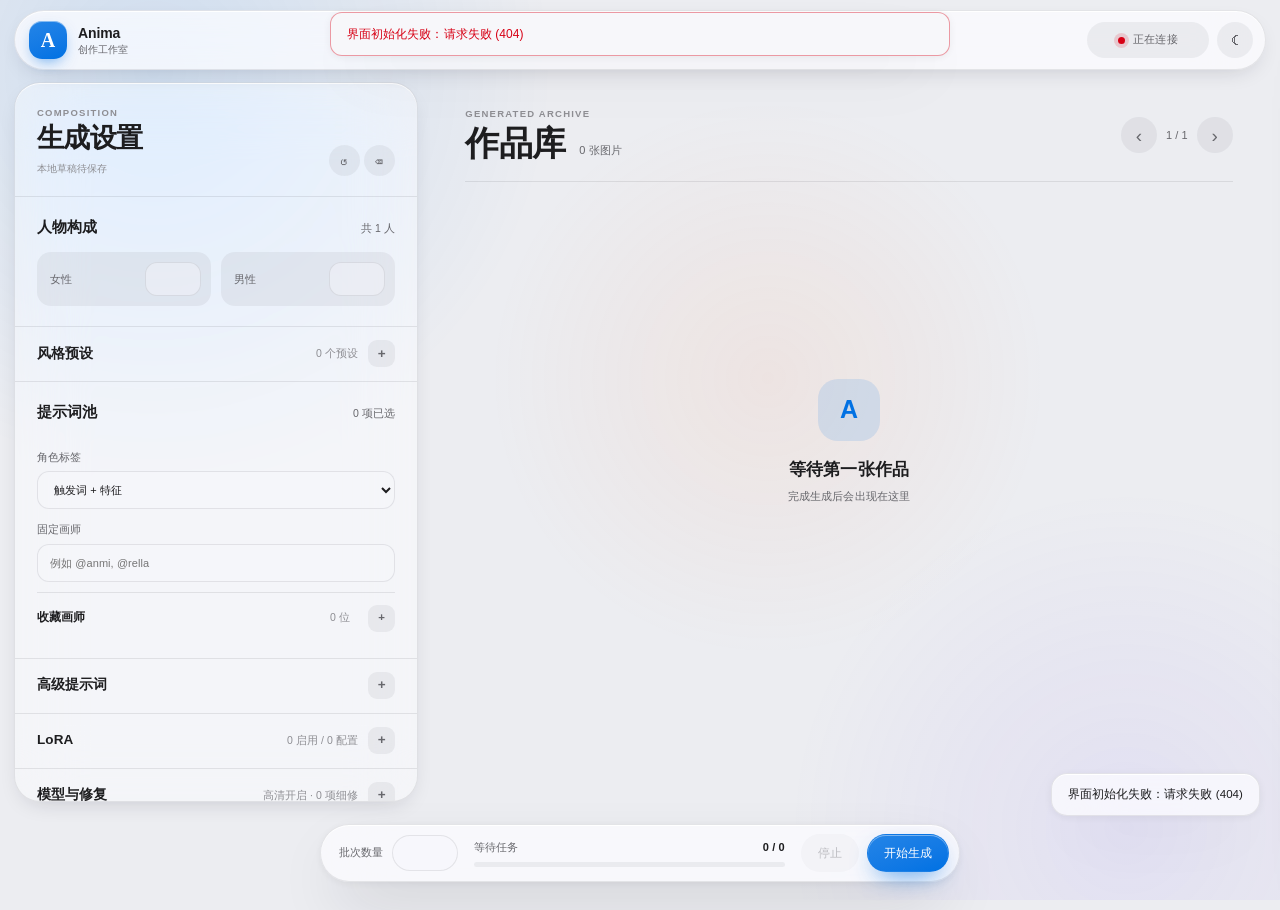
==== static/index.html @ f33d47ea "feat: expand prompt management and normalization" ====
<!doctype html>
<html lang="zh-CN">
<head>
  <meta charset="utf-8">
  <meta name="viewport" content="width=device-width, initial-scale=1">
  <meta name="theme-color" content="#f5f5f7">
  <title>Anima Studio</title>
  <script>
    (() => {
      const saved = localStorage.getItem("anima-random-studio:theme:v1");
      const theme = saved === "light" || saved === "dark"
        ? saved
        : (matchMedia("(prefers-color-scheme: dark)").matches ? "dark" : "light");
      document.documentElement.dataset.theme = theme;
    })();
  </script>
  <link rel="stylesheet" href="/static/styles.css?v=20260726-liquidglass-2">
</head>
<body>
  <div class="ambient" aria-hidden="true"></div>
  <div id="appError" class="app-error" role="alert" hidden></div>

  <header class="topbar glass">
    <a class="brand" href="#" aria-label="Anima Random Studio 首页">
      <span class="brand-mark">A</span>
      <span class="brand-copy"><strong>Anima</strong><small>创作工作室</small></span>
    </a>
    <div class="top-meta">
      <span id="connection" class="status-badge offline"><i></i><span>正在连接</span></span>
      <button id="themeToggle" class="icon-button theme-toggle" type="button" title="切换深色主题" aria-label="切换深色主题"><span aria-hidden="true">◐</span></button>
    </div>
  </header>

  <nav class="mobile-tabs glass" aria-label="移动端视图">
    <button class="active" type="button" data-mobile-view="settings">生成设置</button>
    <button type="button" data-mobile-view="gallery">作品库</button>
  </nav>

  <main class="workspace" data-mobile-view="settings">
    <aside class="control-panel glass">
      <form id="settingsForm">
        <div class="panel-title">
          <div><span class="kicker">COMPOSITION</span><h1>生成设置</h1><small id="draftStatus" class="draft-status">本地草稿待保存</small></div>
          <div class="draft-actions"><button id="resetSettings" class="icon-button dark" type="button" title="恢复默认设置" aria-label="恢复默认设置">↺</button><button id="clearDraft" class="icon-button dark" type="button" title="清除本地草稿" aria-label="清除本地草稿">⌫</button></div>
          
        </div>

        <section class="control-section people-section">
          <div class="section-heading"><h2>人物构成</h2><output id="peopleTotal">共 1 人</output></div>
          <div class="stepper-grid">
            <label class="stepper"><span>女性</span><input id="female_count" type="number" min="0" max="5" step="1"></label>
            <label class="stepper"><span>男性</span><input id="male_count" type="number" min="0" max="5" step="1"></label>
          </div>
        </section>

        <details class="control-section advanced-section preset-section">
          <summary><span>风格预设</span><span id="presetSummary" class="summary-value">0 个预设</span><i>+</i></summary>
          <div class="details-content">
            <div class="preset-create-row">
              <input id="presetName" type="text" maxlength="100" placeholder="预设名称" aria-label="风格预设名称" aria-describedby="presetError">
              <button id="savePreset" class="button primary compact" type="button">保存当前</button>
            </div>
            <div id="presetError" class="field-error" role="status" hidden></div>
            <div id="presetList" class="preset-list"></div>
            <div id="presetEmpty" class="inline-empty">还没有风格预设。</div>
          </div>
        </details>

        <section class="control-section">
          <div class="section-heading"><h2>提示词池</h2><span id="poolOverview">0 项已选</span></div>
          <div id="dimensionList" class="dimension-list"></div>
          <label class="field"><span>角色标签</span><select id="character_detail"><option value="trigger_tags">触发词 + 特征</option><option value="trigger">仅触发词</option></select></label>
          <label class="field"><span>固定画师</span><input id="manual_artist" type="text" placeholder="例如 @anmi, @rella" autocomplete="off" spellcheck="false"></label>
          <details class="artist-favorites-section">
            <summary><span>收藏画师</span><span id="artistFavoriteCount" class="summary-value">0 位</span><i>+</i></summary>
            <div class="artist-favorites-body">
              <div id="artistFavorites" class="artist-favorites" aria-label="收藏画师快捷入口"></div>
              <button id="manageArtists" class="button ghost compact" type="button">管理收藏</button>
            </div>
          </details>
        </section>

        <details class="control-section advanced-section">
          <summary><span>高级提示词</span><i>+</i></summary>
          <div class="details-content">
            <label class="field"><span>质量词</span><textarea id="quality_prompt" rows="3"></textarea></label>
            <label class="field"><span>额外提示词</span><textarea id="extra_prompt" rows="4"></textarea></label>
            <label class="field"><span>负面词</span><textarea id="negative_prompt" rows="4"></textarea></label>
            <div class="prompt-rule-toolbar">
              <button id="managePromptRules" class="button ghost compact" type="button">管理规范与替换</button>
              <button id="undoPromptNormalization" class="button ghost compact" type="button" hidden>撤销上次规范</button>
            </div>
            <p id="promptNormalizationStatus" class="field-hint" role="status">编辑结束后自动按 Anima Tag 规范整理。</p>
          </div>
        </details>

        <details class="control-section advanced-section lora-section">
          <summary><span>LoRA</span><span id="loraSummary" class="summary-value">0 启用 / 0 配置</span><i>+</i></summary>
          <div class="details-content">
            <div class="lora-toolbar">
              <button id="addLora" class="button primary compact" type="button">+ 添加 LoRA</button>
              <button id="resetLoras" class="button ghost compact" type="button">恢复模板默认</button>
            </div>
            <div id="loraList" class="lora-list"></div>
            <div id="loraEmpty" class="inline-empty">未配置 LoRA，模型和 CLIP 将直接透传。</div>
          </div>
        </details>

        <details class="control-section advanced-section model-repair-section">
          <summary><span>模型与修复</span><span id="repairSummary" class="summary-value">高清开启 · 0 项细修</span><i>+</i></summary>
          <div class="details-content">
            <label class="field"><span>主模型</span><select id="model_name"><option value="">正在读取模型...</option></select></label>
            <div id="resourceWarning" class="resource-warning" hidden></div>
            <div class="switch-list">
              <label class="switch-row"><span><strong>高清修复</strong><small>使用放大模型增强细节</small></span><input id="hires_enabled" type="checkbox"></label>
            </div>
            <div id="hiresFields" class="repair-parameters">
              <label class="field"><span>放大模型</span><select id="hires_model_name"><option value="">正在读取放大模型...</option></select></label>
              <label class="field"><span>高清输出比例 (%)</span><input id="hires_percent" type="number" min="1" max="1000" step="1" value="45" required><small class="field-hint">控制放大模型输出的最终缩放比例，不是相对原图的直接放大比例。</small></label>
            </div>
            <div class="detailer-heading"><span>独立细节修复</span></div>
            <div class="switch-list detailer-switches">
              <label class="switch-row"><span><strong>手部</strong><small>Hand ADetailer</small></span><input id="detailer_hand" type="checkbox"></label>
              <label class="switch-row"><span><strong>NSFW</strong><small>NSFW ADetailer</small></span><input id="detailer_nsfw" type="checkbox"></label>
              <label class="switch-row"><span><strong>面部</strong><small>Face ADetailer</small></span><input id="detailer_face" type="checkbox"></label>
              <label class="switch-row"><span><strong>眼睛</strong><small>Eyes ADetailer</small></span><input id="detailer_eyes" type="checkbox"></label>
            </div>
          </div>
        </details>

        <details class="control-section advanced-section">
          <summary><span>采样参数</span><i>+</i></summary>
          <div class="details-content parameter-grid">
            <label class="field"><span>宽度</span><input id="width" type="number" min="64" max="4096" step="8"></label>
            <label class="field"><span>高度</span><input id="height" type="number" min="64" max="4096" step="8"></label>
            <label class="field"><span>步数</span><input id="steps" type="number" min="1" max="150" step="1"></label>
            <label class="field"><span>CFG</span><input id="cfg" type="number" min="0.1" max="30" step="0.1"></label>
            <label class="field"><span>Sampler</span><select id="sampler_name"><option value="">正在读取 Sampler...</option></select></label>
            <label class="field"><span>Scheduler</span><select id="scheduler"><option value="">正在读取 Scheduler...</option></select></label>
          </div>
        </details>
      </form>
    </aside>

    <section class="history-panel">
      <div class="history-header">
        <div><span class="kicker">GENERATED ARCHIVE</span><h1>作品库</h1><p id="historyCount">0 张图片</p></div>
        <div class="pager"><button id="prevPage" class="icon-button" type="button" title="上一页" aria-label="上一页">‹</button><span id="pageLabel">1 / 1</span><button id="nextPage" class="icon-button" type="button" title="下一页" aria-label="下一页">›</button></div>
      </div>
      <div id="gallery" class="gallery" aria-live="polite"></div>
      <div id="emptyState" class="empty-state"><span class="empty-mark">A</span><strong>等待第一张作品</strong><small>完成生成后会出现在这里</small></div>
    </section>
  </main>

  <div class="command-deck glass" role="group" aria-label="生成控制">
    <img id="livePreview" class="live-preview" alt="实时预览" hidden>
    <label class="quantity-field"><span>批次数量</span><input id="count" form="settingsForm" type="number" min="1" max="1000" step="1" required></label>
    <div class="batch-summary" aria-live="polite">
      <div class="batch-summary-copy"><span id="batchState">等待任务</span><small id="sampleProgress" hidden></small><button id="queueBadge" class="queue-badge" type="button" hidden aria-haspopup="true" aria-expanded="false">队列 0</button><strong id="progressCount">0 / 0</strong></div>
      <div class="progress-track"><div id="progressFill"></div></div>
      <div class="progress-track sample" hidden><div id="sampleFill"></div></div>
      <p id="batchError" hidden></p>
    </div>
    <div class="top-actions">
      <button id="stopButton" class="button ghost" type="button" disabled>停止</button>
      <button id="startButton" class="button primary" type="submit" form="settingsForm">开始生成</button>
    </div>
  </div>

  <div id="queuePanel" class="queue-panel glass" hidden></div>

  <aside id="poolDrawer" class="pool-drawer glass" aria-hidden="true" aria-labelledby="poolTitle" inert>
    <header class="drawer-header">
      <div><span id="poolKicker" class="kicker">PROMPT POOL</span><h2 id="poolTitle">角色池</h2><p id="poolMeta">0 项可用 · 0 项已选</p></div>
      <button id="closePool" class="icon-button dark" type="button" title="关闭" aria-label="关闭">×</button>
    </header>
    <div class="pool-toolbar">
      <label class="search-field"><span aria-hidden="true">⌕</span><input id="poolSearch" type="search" placeholder="搜索名称、系列或提示词"></label>
      <select id="poolSort" title="排序方式" aria-label="排序方式"><option value="">默认排序</option><option value="favorite-first">收藏优先 ★</option></select>
      <select id="poolLanguage" title="显示语言" aria-label="显示语言"><option value="zh">中文优先</option><option value="en">仅英文</option><option value="bilingual">中英双语</option></select>
      <button id="togglePoolSidebar" class="button ghost compact pool-sidebar-toggle" type="button" title="打开分类导航" aria-label="打开分类导航" aria-controls="poolSidebar" aria-expanded="false">分类导航</button>
      <label class="compact-check"><input id="selectedOnly" type="checkbox"><span>仅看已选</span></label>
      <button id="clearFilters" class="button ghost compact" type="button">清除筛选</button>
    </div>
    <div class="pool-actions">
      <button id="selectPage" class="button ghost" type="button">选中本页</button>
      <button id="selectAllPool" class="button ghost" type="button">全选词库</button>
      <button id="clearPool" class="button ghost" type="button">清空</button>
      <button id="favoriteSelection" class="button ghost" type="button" disabled>收藏本次选择</button>
      <button id="importCustom" class="button ghost compact" type="button">批量导入</button>
      <button id="addCustom" class="button primary compact" type="button"><span aria-hidden="true">+</span> 自定义</button>
    </div>
    <div class="pool-browser">
      <nav id="poolSidebar" class="pool-sidebar" aria-label="池分类"></nav>
      <section class="pool-results">
        <div id="poseConflict" class="conflict-banner" role="alert" hidden></div>
        <div id="poolGrid" class="pool-grid"></div>
        <div id="poolEmpty" class="pool-empty" hidden>没有匹配的提示词</div>
      </section>
    </div>
    <footer class="drawer-footer">
      <span id="poolSelectionLabel">已选择 0 项</span>
      <div class="pager"><button id="poolPrev" class="icon-button dark" type="button" title="上一页" aria-label="上一页">‹</button><span id="poolPageLabel">1 / 1</span><button id="poolNext" class="icon-button dark" type="button" title="下一页" aria-label="下一页">›</button></div>
      <button id="confirmPool" class="button primary" type="button">完成</button>
    </footer>
  </aside>
  <div id="drawerBackdrop" class="drawer-backdrop" hidden></div>

  <dialog id="customDialog" class="compact-dialog">
    <form id="customForm" method="dialog">
      <div class="dialog-heading"><div><span class="kicker">CUSTOM ENTRY</span><h2 id="customDialogTitle">新增自定义项</h2></div><button id="closeCustom" class="icon-button dark" type="button" title="关闭" aria-label="关闭">×</button></div>
      <input id="customId" type="hidden">
      <label class="field"><span>名称</span><input id="customTitle" type="text" maxlength="200" required></label>
      <label class="field"><span>副标题</span><input id="customSubtitle" type="text" maxlength="300"></label>
      <label id="customGenderField" class="field"><span>角色性别</span><select id="customGender"><option value="unknown">未指定</option><option value="female">女性</option><option value="male">男性</option></select></label>
      <div id="customCharacterMeta" hidden>
        <label class="field"><span>发色</span><input id="customHair" type="text" maxlength="80" placeholder="例如 blue"></label>
        <label class="field"><span>瞳色</span><input id="customEye" type="text" maxlength="80" placeholder="例如 blue"></label>
        <label class="field"><span>作品系列</span><input id="customSeries" type="text" maxlength="200"></label>
      </div>
      <div id="customPoseMeta" hidden>
        <label class="field"><span>Anima 大品类</span><select id="customCategory"><option value="">未分类</option><option>Gestures &amp; Arms</option><option>Standing &amp; Dynamic</option><option>Sitting Poses</option><option>Lying &amp; Prone</option><option>Adjusting &amp; Dressing</option><option>Props &amp; Holding</option><option>Duo &amp; Interaction</option><option>Daily &amp; Miscellaneous</option></select></label>
        <label class="field"><span>细分 traits</span><input id="customTraits" type="text" maxlength="1000" placeholder="hand, pointing"></label>
      </div>
      <fieldset class="field group-fieldset"><legend>自定义分组（可多选）</legend><div id="customGroupChecks" class="favorite-groups"></div></fieldset>
      <label class="field"><span>提示词</span><textarea id="customPrompt" rows="6" maxlength="20000" required></textarea></label>
      <div class="dialog-actions"><button id="deleteCustom" class="button danger" type="button" hidden>删除</button><span></span><button id="cancelCustom" class="button ghost" type="button">取消</button><button class="button primary" type="submit">保存</button></div>
    </form>
  </dialog>

  <dialog id="customGroupDialog" class="compact-dialog">
    <form id="customGroupForm" method="dialog">
      <div class="dialog-heading"><div><span class="kicker">CUSTOM GROUP</span><h2 id="customGroupDialogTitle">新建自定义分组</h2></div><button id="closeCustomGroup" class="icon-button dark" type="button" title="关闭" aria-label="关闭">×</button></div>
      <input id="customGroupId" type="hidden">
      <label class="field"><span>分组名称</span><input id="customGroupName" type="text" maxlength="100" required></label>
      <div class="dialog-actions"><button id="deleteCustomGroup" class="button danger" type="button" hidden>删除分组</button><span></span><button id="cancelCustomGroup" class="button ghost" type="button">取消</button><button class="button primary" type="submit">保存</button></div>
    </form>
  </dialog>

  <dialog id="importDialog" class="import-dialog">
    <form method="dialog">
      <div class="dialog-heading"><div><span class="kicker">BATCH IMPORT</span><h2 id="importDialogTitle">批量导入自定义项</h2></div><button id="closeImport" class="icon-button dark" type="button" title="关闭" aria-label="关闭">×</button></div>
      <div class="import-tools">
        <label class="button primary compact file-button" for="importFile">选择 JSON / CSV</label><input id="importFile" class="file-input" type="file" accept=".json,.csv,application/json,text/csv">
        <a id="importJsonTemplate" class="button ghost compact" href="/api/custom-prompts/templates/character/json" download>角色 JSON 模板</a>
        <a id="importCsvTemplate" class="button ghost compact" href="/api/custom-prompts/templates/character/csv" download>角色 CSV 模板</a>
      </div>
      <label class="field import-bundle-field"><span>导入大项名称</span><input id="importBundleName" type="text" maxlength="100" placeholder="选择文件后自动使用文件名" required></label>
      <fieldset class="import-group-fieldset"><legend>加入已有分组（可多选）</legend><div id="importTargetGroups" class="import-target-groups"></div></fieldset>
      <p id="importHint" class="import-hint">选择文件后会先校验，不会立即写入。</p>
      <div id="importSummary" class="import-summary" hidden></div>
      <div id="importRows" class="import-rows"></div>
      <div class="dialog-actions"><span></span><span></span><button id="cancelImport" class="button ghost" type="button">取消</button><button id="commitImport" class="button primary" type="button" disabled>确认导入</button></div>
    </form>
  </dialog>

  <dialog id="artistDialog" class="compact-dialog artist-dialog">
    <form method="dialog">
      <div class="dialog-heading"><div><span class="kicker">ARTIST FAVORITES</span><h2>收藏画师</h2></div><button id="closeArtists" class="icon-button dark" type="button" title="关闭" aria-label="关闭">×</button></div>
      <button id="saveCurrentArtists" class="button primary" type="button">收藏当前输入</button>
      <p class="import-hint">当前输入会按逗号拆分。点击收藏项可追加到固定画师并自动去重。</p>
      <div id="artistFavoriteList" class="artist-favorite-list"></div>
      <div class="dialog-actions"><span></span><span></span><button id="cancelArtists" class="button ghost" type="button">完成</button></div>
    </form>
  </dialog>

  <dialog id="favoriteDialog" class="compact-dialog">
    <form id="favoriteForm" method="dialog">
      <div class="dialog-heading"><div><span class="kicker">ANIMA FAVORITES</span><h2 id="favoriteTitle">收藏设置</h2></div><button id="closeFavorite" class="icon-button dark" type="button" title="关闭" aria-label="关闭">×</button></div>
      <div id="favoriteGroups" class="favorite-groups"></div>
      <label class="field"><span>备注 / 昵称</span><input id="favoriteNickname" type="text" maxlength="300"></label>
      <div class="dialog-actions"><button id="removeFavorite" class="button danger" type="button">取消收藏</button><span></span><button id="cancelFavorite" class="button ghost" type="button">取消</button><button class="button primary" type="submit">保存</button></div>
    </form>
  </dialog>

  <dialog id="groupDialog" class="compact-dialog">
    <form id="groupForm" method="dialog">
      <div class="dialog-heading"><div><span class="kicker">COLLECTION</span><h2 id="groupDialogTitle">新建收藏分组</h2></div><button id="closeGroup" class="icon-button dark" type="button" title="关闭" aria-label="关闭">×</button></div>
      <input id="groupId" type="hidden">
      <label id="groupNameField" class="field"><span>分组名称</span><input id="groupName" type="text" maxlength="100" required></label>
      <button id="importChildGroup" class="button secondary import-child-button" type="button" hidden><span aria-hidden="true">＋</span> 导入自定义分组为子分组</button>
      <div class="dialog-actions"><button id="deleteGroup" class="button danger" type="button" hidden>删除分组</button><span></span><button id="cancelGroup" class="button ghost" type="button">取消</button><button id="saveGroupButton" class="button primary" type="submit">保存</button></div>
    </form>
  </dialog>

  <dialog id="childGroupDialog" class="compact-dialog child-group-dialog">
    <form id="childGroupForm" method="dialog">
      <div class="dialog-heading"><div><span class="kicker">IMPORT CHILD GROUP</span><h2 id="childGroupTitle">导入收藏子分组</h2></div><button id="closeChildGroup" class="icon-button dark" type="button" title="关闭" aria-label="关闭">×</button></div>
      <p id="childGroupHint" class="import-hint"></p>
      <label class="search-field child-group-search"><span aria-hidden="true">⌕</span><input id="childGroupSearch" type="search" placeholder="搜索自定义分组"></label>
      <div id="childGroupList" class="child-group-list" role="radiogroup" aria-label="可导入的自定义分组"></div>
      <div id="childGroupEmpty" class="inline-empty" hidden>没有可导入的非空自定义分组。</div>
      <div id="childGroupError" class="field-error" role="alert" hidden></div>
      <div class="dialog-actions"><span></span><span></span><button id="cancelChildGroup" class="button ghost" type="button">取消</button><button id="confirmChildGroup" class="button primary" type="submit" disabled>导入</button></div>
    </form>
  </dialog>

  <dialog id="deleteGroupDialog" class="compact-dialog delete-group-dialog">
    <form id="deleteGroupForm" method="dialog">
      <div class="dialog-heading"><div><span class="kicker">DELETE GROUP</span><h2 id="deleteGroupTitle">删除分组</h2></div><button id="closeDeleteGroup" class="icon-button dark" type="button" title="关闭" aria-label="关闭">×</button></div>
      <p id="deleteGroupSummary" class="delete-group-summary"></p>
      <div id="deleteGroupStats" class="delete-group-stats"></div>
      <fieldset class="delete-choice-list">
        <legend>删除方式</legend>
        <label class="delete-choice"><input id="deleteGroupKeep" type="radio" name="deleteGroupMode" value="keep" checked><span><strong>仅删除分组</strong><small id="deleteGroupKeepHint">条目保留；失去最后收藏分组的条目会移入“我的收藏”。</small></span></label>
        <label id="deleteGroupItemsOption" class="delete-choice"><input id="deleteGroupItems" type="radio" name="deleteGroupMode" value="exclusive"><span><strong id="deleteGroupItemsTitle">同时删除独占条目</strong><small id="deleteGroupItemsHint"></small></span></label>
        <label id="deleteGroupAllOption" class="delete-choice destructive"><input id="deleteGroupAll" type="radio" name="deleteGroupMode" value="all"><span><strong>彻底删除全部关联内容</strong><small id="deleteGroupAllHint">不可撤销：共享内容也会从其他分组中永久删除。</small></span></label>
      </fieldset>
      <div id="deleteGroupError" class="field-error" role="alert" hidden></div>
      <div class="dialog-actions"><span></span><span></span><button id="cancelDeleteGroup" class="button ghost" type="button">取消</button><button id="confirmDeleteGroup" class="button danger" type="submit">删除</button></div>
    </form>
  </dialog>

  <dialog id="loraDialog" class="compact-dialog lora-dialog">
    <form method="dialog">
      <div class="dialog-heading"><div><span class="kicker">LOCAL LORA</span><h2>添加本地 LoRA</h2></div><button id="closeLora" class="icon-button dark" type="button" title="关闭" aria-label="关闭">×</button></div>
      <label class="search-field lora-search"><span aria-hidden="true">⌕</span><input id="loraSearch" type="search" placeholder="搜索 LoRA、目录或触发词"></label>
      <div id="loraCatalog" class="lora-catalog"></div>
      <div id="loraCatalogEmpty" class="inline-empty" hidden>没有匹配的本地 LoRA。</div>
      <div class="dialog-actions"><span id="loraCatalogMeta">正在读取本地列表</span><span></span><button id="cancelLora" class="button ghost" type="button">完成</button></div>
    </form>
  </dialog>

  <dialog id="favoriteSelectionDialog" class="compact-dialog favorite-selection-dialog">
    <form id="favoriteSelectionForm" method="dialog">
      <div class="dialog-heading"><div><span class="kicker">SAVE SELECTION</span><h2 id="favoriteSelectionTitle">收藏本次选择</h2></div><button id="closeFavoriteSelection" class="icon-button dark" type="button" title="关闭" aria-label="关闭">×</button></div>
      <p id="favoriteSelectionSummary" class="import-hint"></p>
      <fieldset class="field group-fieldset"><legend>收藏分组（可多选）</legend><div id="favoriteSelectionGroups" class="favorite-groups"></div></fieldset>
      <div class="favorite-selection-create">
        <label class="field"><span>新建顶层收藏分组</span><input id="favoriteSelectionGroupName" type="text" maxlength="100" placeholder="分组名称"></label>
        <button id="createFavoriteSelectionGroup" class="button ghost compact" type="button">新建并选中</button>
      </div>
      <div id="favoriteSelectionError" class="field-error" role="alert" hidden></div>
      <div class="dialog-actions"><span></span><span></span><button id="cancelFavoriteSelection" class="button ghost" type="button">取消</button><button id="confirmFavoriteSelection" class="button primary" type="submit">收藏</button></div>
    </form>
  </dialog>

  <dialog id="loraTriggerDialog" class="compact-dialog lora-trigger-dialog">
    <form id="loraTriggerForm" method="dialog">
      <div class="dialog-heading"><div><span class="kicker">LORA TRIGGERS</span><h2 id="loraTriggerTitle">编辑触发词</h2></div><button id="closeLoraTriggers" class="icon-button dark" type="button" title="关闭" aria-label="关闭">×</button></div>
      <input id="loraTriggerFilename" type="hidden">
      <label class="field"><span>有效触发词</span><textarea id="loraTriggerWords" rows="6" maxlength="20000" placeholder="每行或逗号分隔；留空表示禁用自动触发词"></textarea></label>
      <div class="lora-source-triggers"><span>LoRA Manager 原始值</span><p id="loraSourceTriggerWords">无</p></div>
      <p class="import-hint">触发词保持原始大小写和下划线；保存后会立即更新当前额外提示词。</p>
      <div class="dialog-actions"><button id="resetLoraTriggers" class="button ghost" type="button">恢复原始值</button><span></span><button id="cancelLoraTriggers" class="button ghost" type="button">取消</button><button class="button primary" type="submit">保存</button></div>
    </form>
  </dialog>

  <dialog id="promptRuleDialog" class="prompt-rule-dialog">
    <form id="promptRuleForm" method="dialog">
      <div class="dialog-heading"><div><span class="kicker">ANIMA TAG RULES</span><h2>规范与替换规则</h2></div><button id="closePromptRules" class="icon-button dark" type="button" title="关闭" aria-label="关闭">×</button></div>
      <div id="promptRuleList" class="prompt-rule-list"></div>
      <div class="prompt-rule-editor">
        <input id="promptRuleId" type="hidden">
        <div class="prompt-rule-fields">
          <label class="field"><span>原词</span><input id="promptRuleFrom" type="text" maxlength="500" placeholder="例如 bad_tag"></label>
          <label class="field"><span>规范词</span><input id="promptRuleTo" type="text" maxlength="500" placeholder="例如 good tag"></label>
        </div>
        <fieldset class="prompt-rule-scopes"><legend>应用范围</legend><label><input id="promptRulePositive" type="checkbox" checked>正向</label><label><input id="promptRuleNegative" type="checkbox" checked>负向</label><label><input id="promptRuleLora" type="checkbox">LoRA</label></fieldset>
        <div id="promptRuleError" class="field-error" role="alert" hidden></div>
        <div class="dialog-actions"><button id="deletePromptRule" class="button danger" type="button" hidden>删除规则</button><span></span><button id="clearPromptRule" class="button ghost" type="button">新建规则</button><button class="button primary" type="submit">保存规则</button></div>
      </div>
      <div class="dialog-actions"><span></span><span></span><button id="cancelPromptRules" class="button ghost" type="button">完成</button></div>
    </form>
  </dialog>

  <dialog id="detailDialog" class="detail-dialog">
    <button id="closeDialog" class="dialog-close" type="button" title="关闭" aria-label="关闭">×</button>
    <div class="detail-layout">
      <figure><img id="detailImage" alt="生成结果"></figure>
      <div class="detail-copy">
        <span id="detailMeta" class="kicker"></span>
        <h2>生成详情</h2>
        <dl id="detailStats"></dl>
        <section id="detailSelection" class="selection-summary"></section>
        <label>完整提示词<textarea id="detailPositive" rows="8" readonly></textarea></label>
        <label>负面提示词<textarea id="detailNegative" rows="5" readonly></textarea></label>
        <div class="dialog-actions reproduce-actions">
          <button id="reproduceImage" class="button" type="button" title="使用相同设置与种子重新生成这一张">复现此图</button>
          <div class="variant-group">
            <input id="variantCount" type="number" min="1" max="100" value="4" aria-label="变体数量">
            <button id="variantButton" class="button" type="button" title="使用相同设置、随机种子再生成一批">再抽变体</button>
          </div>
        </div>
        <div class="dialog-actions"><button id="restoreSettings" class="button primary" type="button">载入设置</button><span></span><button id="deleteRecord" class="button danger" type="button">删除记录</button></div>
      </div>
    </div>
  </dialog>

  <div id="toast" role="status" aria-live="polite"></div>
  <script src="/static/app.js?v=20260810-tag-rules" defer></script>
</body>
</html>
---- static/styles.css ----
/* ============================================================
   Anima Random Studio — Liquid Glass 主题
   直接替换 static/styles.css（保留所有原选择器契约，app.js 零改动）
   说明：本文件面向本机 Chrome/Edge，使用真实 backdrop-filter。
   ============================================================ */

:root,
html[data-theme="light"] {
  color-scheme: light;
  --bg: #ecedf1;
  --wash-a: rgba(0, 113, 227, .12);
  --wash-b: rgba(255, 138, 76, .09);
  --wash-c: rgba(120, 90, 255, .09);
  --chrome: rgba(255, 255, 255, .58);
  --chrome-heavy: rgba(252, 252, 254, .78);
  --chrome-solid: #f7f7fa;
  --sidebar: rgba(255, 255, 255, .44);
  --surface: rgba(255, 255, 255, .72);
  --surface-muted: rgba(120, 120, 128, .10);
  --surface-pressed: rgba(120, 120, 128, .17);
  --text: #1d1d1f;
  --text-secondary: #67676c;
  --text-tertiary: #8e8e93;
  --separator: rgba(60, 60, 67, .11);
  --separator-strong: rgba(60, 60, 67, .2);
  --accent: #0071e3;
  --accent-hover: #0077ed;
  --accent-soft: rgba(0, 113, 227, .12);
  --success: #248a3d;
  --warning: #b25000;
  --danger: #d70015;
  --danger-soft: rgba(215, 0, 21, .07);
  --favorite: #c8730b;
  --edge: rgba(255, 255, 255, .9);
  --shadow-sm: 0 8px 24px -12px rgba(22, 22, 40, .24);
  --shadow-lg: 0 26px 64px -20px rgba(22, 22, 40, .32), 0 2px 8px rgba(22, 22, 40, .06);
  --blur: 32px;
  --spring: cubic-bezier(.32, .72, 0, 1);
  --r-lg: 26px;
  --r-md: 18px;
  --r-sm: 12px;
  --header-height: 84px;
}

html[data-theme="dark"] {
  color-scheme: dark;
  --bg: #0a0a0d;
  --wash-a: rgba(10, 132, 255, .15);
  --wash-b: rgba(255, 159, 10, .08);
  --wash-c: rgba(140, 110, 255, .13);
  --chrome: rgba(44, 44, 50, .55);
  --chrome-heavy: rgba(38, 38, 44, .82);
  --chrome-solid: #232327;
  --sidebar: rgba(30, 30, 34, .5);
  --surface: rgba(58, 58, 64, .62);
  --surface-muted: rgba(235, 235, 245, .09);
  --surface-pressed: rgba(235, 235, 245, .16);
  --text: #f5f5f7;
  --text-secondary: #a1a1a6;
  --text-tertiary: #86868b;
  --separator: rgba(255, 255, 255, .09);
  --separator-strong: rgba(255, 255, 255, .18);
  --accent: #0a84ff;
  --accent-hover: #409cff;
  --accent-soft: rgba(10, 132, 255, .22);
  --success: #30d158;
  --warning: #ff9f0a;
  --danger: #ff453a;
  --danger-soft: rgba(255, 69, 58, .1);
  --favorite: #ff9f0a;
  --edge: rgba(255, 255, 255, .13);
  --shadow-sm: 0 10px 30px -14px rgba(0, 0, 0, .6);
  --shadow-lg: 0 34px 80px -24px rgba(0, 0, 0, .78), 0 2px 12px rgba(0, 0, 0, .5);
}

* { box-sizing: border-box; }
[hidden] { display: none !important; }
html { min-width: 320px; background: var(--bg); }
body {
  min-width: 320px;
  min-height: 100vh;
  margin: 0;
  overflow-x: hidden;
  color: var(--text);
  background: var(--bg);
  font-family: -apple-system, BlinkMacSystemFont, "SF Pro Text", "PingFang SC", "Segoe UI", "Microsoft YaHei UI", sans-serif;
  font-size: 14px;
  line-height: 1.5;
  letter-spacing: .005em;
  -webkit-font-smoothing: antialiased;
  transition: color .3s ease, background-color .3s ease;
}

/* 景深背景：复用 index.html 中已有的 .ambient 空节点 */
.ambient {
  display: block;
  position: fixed;
  inset: 0;
  z-index: 0;
  pointer-events: none;
  background:
    radial-gradient(46vw 46vw at 12% 8%, var(--wash-a), transparent 68%),
    radial-gradient(40vw 40vw at 88% 92%, var(--wash-c), transparent 66%),
    radial-gradient(32vw 32vw at 60% 42%, var(--wash-b), transparent 68%);
  transition: opacity .5s ease;
}
main, .mobile-tabs { position: relative; z-index: 1; }

button, input, textarea, select { font: inherit; letter-spacing: inherit; }
button, summary, label, a { -webkit-tap-highlight-color: transparent; }
button { cursor: pointer; touch-action: manipulation; }
button:focus-visible, input:focus-visible, textarea:focus-visible, select:focus-visible, summary:focus-visible, a:focus-visible {
  outline: 3px solid color-mix(in srgb, var(--accent) 32%, transparent);
  outline-offset: 2px;
}
::-webkit-scrollbar { width: 9px; height: 9px; }
::-webkit-scrollbar-thumb { background: var(--surface-pressed); border: 2px solid transparent; border-radius: 9px; background-clip: content-box; }

.glass {
  background: var(--chrome);
  border-color: var(--separator);
  backdrop-filter: blur(var(--blur)) saturate(180%);
  -webkit-backdrop-filter: blur(var(--blur)) saturate(180%);
  box-shadow: inset 0 1px 0 var(--edge);
}
.kicker {
  display: block;
  color: var(--text-tertiary);
  font-size: 9.5px;
  font-weight: 650;
  line-height: 1.2;
  letter-spacing: .13em;
  text-transform: uppercase;
}

.app-error {
  position: fixed;
  z-index: 100;
  inset: 12px 50% auto auto;
  width: min(620px, calc(100vw - 24px));
  padding: 12px 16px;
  color: var(--danger);
  background: var(--chrome-solid);
  border: 1px solid color-mix(in srgb, var(--danger) 38%, transparent);
  border-radius: var(--r-sm);
  box-shadow: var(--shadow-lg);
  transform: translateX(50%);
  font-size: 12px;
}

/* ---------- 悬浮玻璃顶栏 ---------- */
.topbar {
  position: sticky;
  z-index: 30;
  top: 10px;
  height: 60px;
  background: var(--chrome-heavy);
  display: grid;
  grid-template-columns: 1fr auto;
  align-items: center;
  gap: 22px;
  margin: 10px 14px 4px;
  padding: 0 12px 0 14px;
  border: 1px solid var(--separator);
  border-radius: 999px;
  box-shadow: inset 0 1px 0 var(--edge), var(--shadow-sm);
  animation: bar-in .6s var(--spring) both;
}
.brand { width: max-content; display: inline-flex; align-items: center; gap: 11px; color: inherit; text-decoration: none; }
.brand-mark {
  width: 38px;
  height: 38px;
  display: grid;
  place-items: center;
  color: #fff;
  background: linear-gradient(160deg, color-mix(in srgb, var(--accent) 86%, white), var(--accent));
  border-radius: 13px;
  box-shadow: inset 0 1px 0 rgba(255, 255, 255, .45), 0 6px 16px -6px color-mix(in srgb, var(--accent) 70%, transparent);
  font: 600 20px/1 Georgia, serif;
  transition: transform .5s var(--spring);
}
.brand:hover .brand-mark { transform: scale(1.07) rotate(-4deg); }
.brand-copy { display: grid; line-height: 1; }
.brand-copy strong { font-size: 14px; font-weight: 650; letter-spacing: -.01em; }
.brand-copy small { margin-top: 5px; color: var(--text-secondary); font-size: 10px; }
.batch-summary { width: 100%; max-width: 520px; min-width: 0; justify-self: center; }
.batch-summary-copy { display: flex; justify-content: space-between; gap: 12px; margin-bottom: 6px; color: var(--text-secondary); font-size: 11px; }
.batch-summary-copy strong { color: var(--text); font-weight: 600; font-variant-numeric: tabular-nums; }
.progress-track { position: relative; height: 5px; overflow: hidden; background: var(--surface-muted); border-radius: 999px; }
.progress-track div { position: relative; width: 0; height: 100%; overflow: hidden; background: var(--accent); border-radius: inherit; transition: width .7s var(--spring); }
.progress-track div::after {
  content: "";
  position: absolute;
  inset: 0 auto 0 0;
  width: 42%;
  background: linear-gradient(90deg, transparent, color-mix(in srgb, var(--accent) 45%, white), transparent);
  animation: shimmer 1.6s linear infinite;
}
#batchError { position: absolute; margin: 5px 0 0; color: var(--danger); font-size: 10px; }

/* ---------- 底部悬浮指令台（独立于顶栏的 .command-deck） ---------- */
.top-actions, .top-meta { display: flex; align-items: center; justify-content: flex-end; gap: 8px; }
.command-deck {
  position: fixed;
  z-index: 44;
  bottom: 18px;
  left: 50%;
  transform: translateX(-50%);
  display: grid;
  grid-template-columns: auto minmax(200px, 400px) auto;
  align-items: center;
  gap: 16px;
  max-width: calc(100vw - 24px);
  padding: 9px 10px 9px 18px;
  background: var(--chrome-heavy);
  backdrop-filter: blur(var(--blur)) saturate(190%);
  -webkit-backdrop-filter: blur(var(--blur)) saturate(190%);
  border: 1px solid var(--separator);
  border-radius: 999px;
  box-shadow: inset 0 1px 0 var(--edge), var(--shadow-lg);
  animation: pill-in .7s var(--spring) both;
}
.command-deck .quantity-field { width: auto; display: grid; grid-template-columns: auto 66px; align-items: center; gap: 9px; white-space: nowrap; }
.command-deck .quantity-field input { height: 36px; text-align: center; font-weight: 650; border-radius: 999px; }
.command-deck .batch-summary { position: relative; width: 100%; max-width: none; }
.command-deck #batchError { position: absolute; top: calc(100% + 2px); margin: 0; white-space: nowrap; }
.status-badge {
  min-width: 122px;
  height: 36px;
  display: inline-flex;
  align-items: center;
  justify-content: center;
  gap: 8px;
  padding: 0 13px;
  color: var(--text-secondary);
  background: var(--surface-muted);
  border: 0;
  border-radius: 999px;
  font-size: 10.5px;
  font-weight: 550;
  white-space: nowrap;
}
.status-badge i { width: 7px; height: 7px; border-radius: 50%; background: var(--text-tertiary); }
.status-badge.online i { background: var(--success); box-shadow: 0 0 0 4px color-mix(in srgb, var(--success) 16%, transparent); animation: breathe 3.4s ease-in-out infinite; }
.status-badge.offline i { background: var(--danger); box-shadow: 0 0 0 4px color-mix(in srgb, var(--danger) 15%, transparent); }

/* ---------- 按钮 ---------- */
.button {
  min-height: 38px;
  display: inline-flex;
  align-items: center;
  justify-content: center;
  gap: 6px;
  padding: 0 16px;
  color: var(--text);
  background: transparent;
  border: 1px solid transparent;
  border-radius: 999px;
  font-size: 12px;
  font-weight: 570;
  white-space: nowrap;
  transition: background-color .25s ease, border-color .25s ease, color .25s ease, transform .4s var(--spring), filter .25s ease, opacity .2s ease;
}
.button:hover:not(:disabled) { transform: translateY(-1px); }
.button:active:not(:disabled), .icon-button:active:not(:disabled), .dimension-mode button:active, .image-card button:active { transform: scale(.96); }
.button:disabled, .icon-button:disabled { cursor: not-allowed; opacity: .4; }
.button.primary {
  color: #fff;
  background: linear-gradient(160deg, color-mix(in srgb, var(--accent) 86%, white), var(--accent));
  border-color: transparent;
  box-shadow: inset 0 1px 0 rgba(255, 255, 255, .4), 0 10px 26px -10px color-mix(in srgb, var(--accent) 85%, transparent);
}
.button.primary:hover:not(:disabled) { filter: brightness(1.07); }
.button.ghost { color: var(--text-secondary); background: var(--surface-muted); border-color: transparent; }
.button.ghost:hover:not(:disabled) { color: var(--text); background: var(--surface-pressed); }
.button.secondary { color: var(--accent); background: var(--accent-soft); }
.button.danger { color: var(--danger); background: var(--danger-soft); border-color: color-mix(in srgb, var(--danger) 22%, transparent); }
.button.compact { min-height: 33px; padding-inline: 12px; }
.icon-button {
  width: 36px;
  height: 36px;
  display: grid;
  place-items: center;
  padding: 0;
  color: var(--text-secondary);
  background: var(--surface-muted);
  border: 1px solid transparent;
  border-radius: 999px;
  font-size: 19px;
  line-height: 1;
  transition: color .25s ease, background-color .25s ease, transform .4s var(--spring);
}
.icon-button:hover:not(:disabled) { color: var(--text); background: var(--surface-pressed); transform: scale(1.06); }
.theme-toggle { font-size: 16px; }
.theme-toggle:hover:not(:disabled) { transform: rotate(-24deg) scale(1.06); }

/* ---------- 布局骨架 ---------- */
.mobile-tabs { display: none; }
.workspace { min-height: calc(100vh - var(--header-height)); display: grid; grid-template-columns: 404px minmax(0, 1fr); padding: 8px 14px 96px; gap: 14px; }
.control-panel {
  position: sticky;
  top: var(--header-height);
  height: calc(100vh - var(--header-height) - 96px);
  overflow: auto;
  overscroll-behavior: contain;
  background: var(--sidebar);
  border: 1px solid var(--separator);
  border-radius: var(--r-lg);
  box-shadow: inset 0 1px 0 var(--edge), var(--shadow-sm);
  scrollbar-width: thin;
  scrollbar-color: var(--separator-strong) transparent;
  animation: rise-in .6s var(--spring) both;
}
.panel-title { display: grid; grid-template-columns: minmax(0, 1fr) auto; align-items: end; gap: 9px; padding: 24px 22px 20px; border-bottom: 1px solid var(--separator); }
.panel-title h1, .history-header h1 { margin: 6px 0 0; font-size: 27px; font-weight: 700; letter-spacing: -.02em; line-height: 1.1; }
.draft-status { display: block; max-width: 190px; margin-top: 7px; overflow: hidden; color: var(--text-tertiary); text-overflow: ellipsis; white-space: nowrap; font-size: 10px; }
.draft-actions { display: flex; gap: 4px; }
.draft-actions .icon-button { width: 31px; height: 31px; font-size: 15px; }
.quantity-field { width: 82px; display: grid; gap: 6px; color: var(--text-secondary); font-size: 10.5px; }
.control-section { padding: 20px 22px; border-bottom: 1px solid var(--separator); }
.section-heading { display: flex; align-items: baseline; justify-content: space-between; gap: 12px; margin-bottom: 13px; }
.section-heading h2 { margin: 0; font-size: 14.5px; font-weight: 620; letter-spacing: -.01em; }
.section-heading span, .section-heading output { color: var(--text-secondary); font-size: 10.5px; }
.stepper-grid, .parameter-grid { display: grid; grid-template-columns: 1fr 1fr; gap: 10px; }
.stepper { min-width: 0; display: grid; grid-template-columns: 1fr 56px; align-items: center; gap: 8px; padding: 10px 10px 10px 13px; color: var(--text-secondary); background: var(--surface-muted); border: 0; border-radius: 14px; font-size: 11px; }
.stepper input { width: 100%; height: 34px; text-align: center; font-size: 15px; font-weight: 650; }
.field { display: grid; gap: 6px; margin-top: 12px; color: var(--text-secondary); font-size: 11px; }
.field-hint { color: var(--text-tertiary); font-size: 10px; line-height: 1.45; }

input, textarea, select {
  min-width: 0;
  width: 100%;
  color: var(--text);
  background: color-mix(in srgb, var(--chrome-solid) 45%, transparent);
  border: 1px solid var(--separator);
  border-radius: var(--r-sm);
  outline: none;
  box-shadow: none;
  transition: border-color .25s ease, box-shadow .25s ease, background-color .25s ease;
}
input, select { height: 38px; padding: 0 12px; }
textarea { padding: 10px 12px; resize: vertical; line-height: 1.6; }
input:hover, textarea:hover, select:hover { border-color: var(--separator-strong); }
input:focus, textarea:focus, select:focus { background: var(--chrome-solid); border-color: var(--accent); box-shadow: 0 0 0 4px color-mix(in srgb, var(--accent) 14%, transparent); }
input:disabled, select:disabled { opacity: .5; cursor: not-allowed; }

/* ---------- 词池卡片 ---------- */
.dimension-list { display: grid; gap: 10px; }
.dimension-row { padding: 14px; background: var(--surface); border: 1px solid var(--separator); border-radius: var(--r-md); box-shadow: inset 0 1px 0 var(--edge); transition: border-color .3s ease, background-color .3s ease, transform .45s var(--spring); }
.dimension-row:hover { transform: translateY(-2px); }
.dimension-row.mode-pool { border-color: color-mix(in srgb, var(--accent) 26%, transparent); }
.dimension-row.mode-fixed { border-color: color-mix(in srgb, var(--warning) 30%, transparent); }
.dimension-heading { min-height: 36px; display: flex; align-items: center; justify-content: space-between; gap: 8px; }
.dimension-heading > div { min-width: 0; display: grid; grid-template-columns: 34px auto; grid-template-rows: 18px 14px; align-items: center; column-gap: 10px; }
.dimension-icon { grid-row: 1 / 3; width: 34px; height: 34px; display: grid; place-items: center; color: var(--accent); background: var(--accent-soft); border-radius: 12px; font-size: 12.5px; font-weight: 650; transition: background-color .3s ease, color .3s ease; }
.dimension-row.mode-off .dimension-icon { color: var(--text-tertiary); background: var(--surface-muted); }
.dimension-row.mode-fixed .dimension-icon { color: var(--warning); background: color-mix(in srgb, var(--warning) 16%, transparent); }
.dimension-heading strong { font-size: 12.5px; font-weight: 620; }
.dimension-heading small { color: var(--text-secondary); font-size: 9.5px; }
.manage-pool { padding: 5px 11px; color: var(--accent); background: var(--accent-soft); border: 0; border-radius: 999px; font-size: 10.5px; font-weight: 570; white-space: nowrap; transition: transform .4s var(--spring), filter .25s ease; }
.manage-pool:hover { transform: translateX(2px); filter: brightness(1.08); }
.dimension-mode { display: grid; grid-template-columns: repeat(3, 1fr); gap: 2px; margin-top: 11px; padding: 3px; background: var(--surface-muted); border-radius: 12px; }
.dimension-mode button { height: 29px; color: var(--text-secondary); background: transparent; border: 0; border-radius: 9px; font-size: 10.5px; transition: color .3s ease, background-color .3s var(--spring), box-shadow .3s ease; }
.dimension-mode button.active { color: var(--text); background: var(--chrome-solid); box-shadow: inset 0 1px 0 var(--edge), 0 2px 8px -3px rgba(0, 0, 0, .22); font-weight: 600; }
.dimension-body { min-height: 36px; display: flex; align-items: end; justify-content: space-between; gap: 12px; margin-top: 9px; }
.draw-count { display: grid; grid-template-columns: auto 52px; align-items: center; gap: 8px; color: var(--text-secondary); font-size: 10px; }
.draw-count input { height: 33px; text-align: center; }
.mode-note { color: var(--text-tertiary); font-size: 9.5px; }
.dimension-fixed { margin-top: 8px; }
.dimension-fixed input { height: 35px; }

/* ---------- 折叠区 / 预设 / LoRA / 开关 ---------- */
.advanced-section { padding-block: 0; }
.advanced-section summary { height: 54px; display: flex; align-items: center; justify-content: space-between; cursor: pointer; list-style: none; font-size: 13.5px; font-weight: 620; }
.advanced-section summary::-webkit-details-marker, .artist-favorites-section summary::-webkit-details-marker { display: none; }
.advanced-section summary i, .artist-favorites-section summary i { display: grid; place-items: center; width: 27px; height: 27px; color: var(--text-secondary); background: var(--surface-muted); border-radius: 9px; font: normal 15px/1 inherit; transition: transform .5s var(--spring), background-color .25s ease; }
.advanced-section summary:hover i { background: var(--surface-pressed); }
.advanced-section[open] summary i, .artist-favorites-section[open] summary i { transform: rotate(45deg); }
.advanced-section[open] .details-content { animation: disclose .45s var(--spring); }
.details-content { padding-bottom: 19px; }
.details-content .field:first-child { margin-top: 0; }
.summary-value { min-width: 0; margin-left: auto; margin-right: 10px; overflow: hidden; color: var(--text-tertiary); text-overflow: ellipsis; white-space: nowrap; font-size: 10.5px; font-weight: 500; }

.artist-favorites-section { margin-top: 10px; border-top: 1px solid var(--separator); }
.artist-favorites-section summary { display: grid; grid-template-columns: 1fr auto auto; align-items: center; gap: 8px; padding: 12px 0 6px; cursor: pointer; list-style: none; font-size: 11.5px; font-weight: 600; }
.artist-favorites-body { display: grid; justify-items: start; gap: 8px; padding: 6px 0 4px; }
.artist-favorites { display: flex; flex-wrap: wrap; gap: 6px; }
.artist-favorites:empty { display: none; }
.artist-chip { max-width: 180px; display: grid; gap: 1px; padding: 6px 11px; overflow: hidden; color: var(--accent); text-align: left; background: var(--accent-soft); border: 0; border-radius: 10px; transition: transform .4s var(--spring), filter .25s ease; }
.artist-chip:hover { transform: translateY(-2px); filter: brightness(1.06); }
.artist-chip strong, .artist-chip small { overflow: hidden; text-overflow: ellipsis; white-space: nowrap; }
.artist-chip strong { font-size: 10.5px; }
.artist-chip small { color: var(--text-secondary); font-size: 8.5px; }

.lora-toolbar { display: flex; flex-wrap: wrap; gap: 7px; margin-bottom: 10px; }
.lora-list { display: grid; gap: 7px; }
.lora-row { display: grid; grid-template-columns: 22px minmax(0, 1fr) 78px auto; align-items: center; gap: 8px; min-height: 52px; padding: 8px 9px; background: var(--surface-muted); border: 1px solid transparent; border-radius: 14px; transition: background-color .3s ease; }
.lora-row.missing { background: var(--danger-soft); border-color: color-mix(in srgb, var(--danger) 40%, transparent); }
.lora-toggle { width: 16px; height: 16px; accent-color: var(--accent); }
.lora-name { min-width: 0; display: grid; gap: 3px; }
.lora-name strong { overflow: hidden; text-overflow: ellipsis; white-space: nowrap; font-size: 10.5px; font-weight: 570; }
.lora-name small { color: var(--text-tertiary); font-size: 8.5px; }
.lora-trigger-line { overflow: hidden; text-overflow: ellipsis; white-space: nowrap; color: var(--accent) !important; }
.lora-strength { height: 31px; padding-inline: 6px; text-align: right; font-size: 10.5px; }
.lora-actions { display: flex; gap: 2px; }
.lora-actions .icon-button { width: 26px; height: 26px; font-size: 13px; }
.lora-actions .lora-trigger-edit { width: auto; min-width: 42px; padding-inline: 8px; font-size: 9px; }
.lora-warning { color: var(--danger) !important; }
.inline-empty { padding: 12px 0 2px; color: var(--text-tertiary); font-size: 10.5px; }
.lora-dialog { width: min(780px, calc(100vw - 28px)); }
.lora-search { display: block; margin-bottom: 12px; }
.lora-catalog { max-height: min(58vh, 560px); overflow-y: auto; overflow-x: hidden; display: grid; grid-template-columns: repeat(auto-fill, minmax(280px, 1fr)); gap: 8px; }
.lora-catalog-item { min-width: 0; display: grid; grid-template-columns: 84px minmax(0, 1fr) 24px; align-items: center; gap: 11px; min-height: 112px; padding: 8px; color: var(--text); text-align: left; background: var(--surface-muted); border: 1px solid transparent; border-radius: 16px; transition: background-color .3s ease, transform .35s var(--spring), border-color .25s ease; }
.lora-catalog-item:hover:not(:disabled) { background: var(--surface-pressed); border-color: color-mix(in srgb, var(--accent) 28%, transparent); transform: translateY(-2px); }
.lora-catalog-preview { position: relative; width: 84px; height: 96px; overflow: hidden; display: grid; place-items: center; background: linear-gradient(145deg, var(--surface-pressed), var(--surface-muted)); border: 1px solid var(--separator); border-radius: 12px; }
.lora-catalog-preview img { position: relative; z-index: 1; width: 100%; height: 100%; object-fit: cover; }
.lora-preview-placeholder { position: absolute; color: var(--text-tertiary); font-size: 10px; font-weight: 700; letter-spacing: .12em; }
.lora-catalog-copy { min-width: 0; display: grid; gap: 5px; }
.lora-catalog-item strong { display: block; overflow: hidden; text-overflow: ellipsis; white-space: nowrap; font-size: 11.5px; text-align: left; }
.lora-catalog-item small { display: block; overflow: hidden; color: var(--text-tertiary); font-size: 9px; text-overflow: ellipsis; white-space: nowrap; }
.lora-catalog-triggers { display: -webkit-box; overflow: hidden; color: var(--accent); font-size: 9px; line-height: 1.4; -webkit-box-orient: vertical; -webkit-line-clamp: 2; }
.lora-catalog-add { width: 22px; height: 22px; display: grid; place-items: center; color: var(--accent); background: var(--accent-soft); border-radius: 999px; font-size: 14px; font-weight: 650; }
.lora-catalog-item:disabled { opacity: .42; cursor: not-allowed; }
.prompt-rule-toolbar { display: flex; flex-wrap: wrap; gap: 7px; margin-top: 12px; }
.lora-source-triggers { margin-top: 12px; padding: 11px 12px; background: var(--surface-muted); border-radius: 13px; }
.lora-source-triggers span { color: var(--text-tertiary); font-size: 9.5px; }
.lora-source-triggers p { margin: 6px 0 0; overflow-wrap: anywhere; color: var(--text); font-size: 11px; line-height: 1.55; }
.prompt-rule-dialog { width: min(760px, calc(100vw - 28px)); max-height: calc(100vh - 28px); overflow-y: auto; overflow-x: hidden; }
.prompt-rule-dialog > form { padding: 26px; }
.prompt-rule-list { max-height: min(42vh, 390px); overflow-y: auto; overflow-x: hidden; display: grid; gap: 6px; }
.prompt-rule-row { min-width: 0; display: grid; grid-template-columns: minmax(0, 1fr) auto; align-items: center; gap: 10px; padding: 9px 11px; background: var(--surface-muted); border: 1px solid transparent; border-radius: 13px; }
.prompt-rule-row.disabled { opacity: .55; }
.prompt-rule-copy { min-width: 0; display: grid; gap: 3px; }
.prompt-rule-copy strong, .prompt-rule-copy small { overflow: hidden; text-overflow: ellipsis; white-space: nowrap; }
.prompt-rule-copy strong { font-size: 11px; }
.prompt-rule-copy small { color: var(--text-tertiary); font-size: 9px; }
.prompt-rule-actions { display: flex; align-items: center; gap: 5px; }
.prompt-rule-actions .button { min-height: 29px; }
.prompt-rule-editor { margin-top: 18px; padding-top: 16px; border-top: 1px solid var(--separator); }
.prompt-rule-fields { display: grid; grid-template-columns: repeat(2, minmax(0, 1fr)); gap: 8px; }
.prompt-rule-scopes { display: flex; flex-wrap: wrap; gap: 8px 16px; margin: 12px 0; padding: 0; border: 0; }
.prompt-rule-scopes legend { width: 100%; margin-bottom: 2px; color: var(--text-tertiary); font-size: 9.5px; }
.prompt-rule-scopes label { display: flex; align-items: center; gap: 6px; font-size: 10.5px; }
.prompt-rule-scopes input { width: 15px; height: 15px; accent-color: var(--accent); }

.preset-create-row { display: grid; grid-template-columns: minmax(0, 1fr) auto; gap: 7px; margin-bottom: 8px; }
.field-error { margin: 0 0 9px; color: var(--danger); font-size: 10.5px; }
.field-error[data-type="pending"] { color: var(--text-secondary); }
.field-error[data-type="success"] { color: var(--success); }
.preset-list { display: grid; gap: 7px; }
.preset-row { display: grid; grid-template-columns: minmax(0, 1fr) auto; align-items: center; gap: 5px; min-height: 52px; padding: 7px 8px 7px 12px; background: var(--surface-muted); border: 1px solid transparent; border-radius: 14px; transition: background-color .3s ease; }
.preset-row:hover { background: var(--surface-pressed); }
.preset-row.favorite { border-color: color-mix(in srgb, var(--favorite) 40%, transparent); }
.preset-apply { min-width: 0; display: grid; gap: 2px; padding: 0; color: var(--text); text-align: left; background: none; border: 0; }
.preset-apply strong, .preset-apply small { overflow: hidden; text-overflow: ellipsis; white-space: nowrap; }
.preset-apply strong { font-size: 11.5px; font-weight: 570; }
.preset-apply small { color: var(--text-tertiary); font-size: 8.5px; }
.preset-actions { display: flex; gap: 1px; }
.preset-actions button { width: 27px; height: 27px; display: grid; place-items: center; padding: 0; color: var(--text-secondary); background: transparent; border: 0; border-radius: 9px; transition: color .2s ease, background-color .2s ease; }
.preset-actions button:hover { color: var(--text); background: var(--surface-pressed); }

.switch-list { display: grid; gap: 7px; }
.field + .switch-list, select + .switch-list { margin-top: 12px; }
.switch-row { min-height: 50px; display: flex; align-items: center; justify-content: space-between; gap: 12px; padding: 9px 12px; background: var(--surface-muted); border: 1px solid transparent; border-radius: 14px; cursor: pointer; transition: background-color .3s ease, border-color .3s ease; }
.switch-row:has(input:checked) { background: var(--accent-soft); border-color: color-mix(in srgb, var(--accent) 24%, transparent); }
.switch-row > span { min-width: 0; display: grid; gap: 2px; }
.switch-row strong { font-size: 11.5px; font-weight: 570; }
.switch-row small { color: var(--text-tertiary); font-size: 9px; }
.switch-row input {
  appearance: none;
  flex: 0 0 auto;
  width: 44px;
  height: 27px;
  padding: 3px;
  background: var(--surface-pressed);
  border: 0;
  border-radius: 999px;
  box-shadow: inset 0 1px 3px rgba(0, 0, 0, .18);
  cursor: pointer;
  transition: background-color .4s var(--spring);
}
.switch-row input::before { content: ""; display: block; width: 21px; height: 21px; background: #fff; border-radius: 50%; box-shadow: 0 1px 4px rgba(0, 0, 0, .32); transition: transform .45s var(--spring); }
.switch-row input:checked { background: var(--accent); }
.switch-row input:checked::before { transform: translateX(17px); }
.repair-parameters { margin: 10px 0 14px; transition: opacity .3s ease; }
.repair-parameters.disabled { opacity: .5; }
.detailer-heading { margin: 4px 0 8px; color: var(--text-tertiary); font-size: 9.5px; font-weight: 650; letter-spacing: .12em; text-transform: uppercase; }
.detailer-switches { grid-template-columns: repeat(2, minmax(0, 1fr)); }
.resource-warning { margin: 8px 0; padding: 9px 12px; overflow-wrap: anywhere; color: var(--danger); background: var(--danger-soft); border: 1px solid color-mix(in srgb, var(--danger) 22%, transparent); border-radius: var(--r-sm); font-size: 9.5px; }

/* ---------- 作品库 ---------- */
.history-panel { min-width: 0; padding: 26px clamp(18px, 2.6vw, 42px) 40px; background: transparent; }
.history-header { display: flex; align-items: center; justify-content: space-between; gap: 20px; padding-bottom: 18px; border-bottom: 1px solid var(--separator); }
.history-header > div:first-child { display: grid; grid-template-columns: auto auto; align-items: end; column-gap: 14px; }
.history-header .kicker { grid-column: 1 / -1; }
.history-header h1 { font-size: 34px; }
.history-header p { margin: 0 0 4px; color: var(--text-secondary); font-size: 11px; }
.pager { display: flex; align-items: center; gap: 9px; color: var(--text-secondary); font-size: 11px; font-variant-numeric: tabular-nums; }
.gallery { display: grid; grid-template-columns: repeat(auto-fill, minmax(215px, 1fr)); gap: 14px; padding-top: 20px; }
.image-card {
  min-width: 0;
  overflow: hidden;
  padding: 7px;
  background: var(--surface);
  border: 1px solid var(--separator);
  border-radius: var(--r-md);
  box-shadow: inset 0 1px 0 var(--edge), var(--shadow-sm);
  backdrop-filter: blur(var(--blur)) saturate(180%);
  -webkit-backdrop-filter: blur(var(--blur)) saturate(180%);
  animation: reveal .55s var(--spring) both;
  transition: transform .45s var(--spring), box-shadow .4s ease;
}
.image-card:hover { transform: translateY(-5px); box-shadow: inset 0 1px 0 var(--edge), var(--shadow-lg); }
.image-card button { width: 100%; padding: 0; color: inherit; text-align: left; background: none; border: 0; }
.image-card img { display: block; width: 100%; aspect-ratio: 3 / 4; object-fit: cover; background: var(--surface-muted); border-radius: calc(var(--r-md) - 6px); transition: transform .5s var(--spring), opacity .3s ease; }
.image-card:hover img { transform: scale(1.02); }
.image-card img.image-failed { opacity: .16; }
.card-copy { padding: 11px 8px 6px; }
.card-copy strong { display: block; overflow: hidden; color: var(--text); text-overflow: ellipsis; white-space: nowrap; font-size: 11.5px; font-weight: 570; }
.card-copy span { display: block; margin-top: 4px; color: var(--text-tertiary); font-size: 9.5px; font-variant-numeric: tabular-nums; }
.empty-state { min-height: 480px; display: grid; place-content: center; justify-items: center; color: var(--text-secondary); }
.empty-mark { width: 62px; height: 62px; display: grid; place-items: center; margin-bottom: 16px; color: var(--accent); background: var(--accent-soft); border-radius: 20px; font-size: 25px; font-weight: 700; }
.empty-state strong { color: var(--text); font-size: 17px; font-weight: 620; }
.empty-state small { margin-top: 7px; font-size: 10.5px; }

/* ---------- 词池抽屉 ---------- */
.drawer-backdrop { position: fixed; z-index: 45; inset: 0; background: rgba(0, 0, 0, .3); backdrop-filter: blur(6px); animation: veil-in .35s ease both; }
.pool-drawer {
  position: fixed;
  z-index: 46;
  inset: 12px 12px 12px auto;
  width: min(1120px, calc(100vw - 24px));
  display: grid;
  grid-template-rows: auto auto auto minmax(0, 1fr) auto;
  overflow: hidden;
  background: var(--chrome-heavy);
  border: 1px solid var(--separator);
  border-radius: var(--r-lg);
  box-shadow: inset 0 1px 0 var(--edge), var(--shadow-lg);
  transform: translateX(calc(100% + 26px)) scale(.98);
  transform-origin: right center;
  transition: transform .6s var(--spring);
}
.pool-drawer.open { transform: translateX(0) scale(1); }
.drawer-header { display: flex; align-items: flex-start; justify-content: space-between; gap: 20px; padding: 22px 24px 16px; border-bottom: 1px solid var(--separator); }
.drawer-header h2, .dialog-heading h2, .detail-copy h2 { margin: 6px 0 0; font-size: 24px; font-weight: 680; letter-spacing: -.015em; }
.drawer-header p { margin: 6px 0 0; color: var(--text-secondary); font-size: 11px; }
.pool-toolbar { display: grid; grid-template-columns: minmax(220px, 1fr) 150px 132px auto auto; gap: 8px; padding: 14px 24px 10px; }
.pool-sidebar-toggle { display: none; }
.search-field { position: relative; }
.search-field span { position: absolute; z-index: 1; left: 13px; top: 8px; color: var(--text-tertiary); font-size: 17px; }
.search-field input { padding-left: 36px; }
.compact-check { height: 38px; display: flex; align-items: center; gap: 7px; padding: 0 12px; color: var(--text-secondary); background: var(--surface-muted); border: 1px solid transparent; border-radius: 999px; font-size: 10.5px; white-space: nowrap; transition: background-color .25s ease; }
.compact-check:has(input:checked) { color: var(--accent); background: var(--accent-soft); }
.compact-check input { width: 14px; height: 14px; accent-color: var(--accent); box-shadow: none; }
.pool-actions { display: flex; gap: 7px; padding: 0 24px 12px; }
.pool-actions .button:last-child { margin-left: auto; }
.pool-browser { min-height: 0; display: grid; grid-template-columns: 250px minmax(0, 1fr); border-top: 1px solid var(--separator); }
.pool-sidebar { min-height: 0; overflow: auto; padding: 14px 12px 22px; background: var(--sidebar); border-right: 1px solid var(--separator); scrollbar-width: thin; scrollbar-color: var(--separator-strong) transparent; }
.facet-section { margin-bottom: 18px; }
.facet-section h3 { margin: 0 8px 8px; color: var(--text-tertiary); font-size: 9.5px; font-weight: 650; letter-spacing: .12em; text-transform: uppercase; }
.facet-section > div:not(.facet-heading) { display: grid; gap: 2px; }
.facet-section button { min-width: 0; width: 100%; min-height: 33px; display: grid; grid-template-columns: minmax(0, 1fr) auto; align-items: center; gap: 8px; padding: 5px 10px; color: var(--text-secondary); text-align: left; background: transparent; border: 1px solid transparent; border-radius: 11px; font-size: 11px; transition: background-color .25s ease, color .2s ease; }
.facet-section button span { overflow: hidden; text-overflow: ellipsis; white-space: nowrap; }
.facet-section button small { color: var(--text-tertiary); font-size: 8.5px; font-variant-numeric: tabular-nums; }
.facet-section button:hover, .facet-section button.active { color: var(--text); background: var(--surface-muted); }
.facet-section button.active { color: var(--accent); background: var(--accent-soft); font-weight: 600; }
.facet-heading { display: flex; align-items: center; justify-content: space-between; gap: 8px; margin: 0 8px 8px; }
.facet-heading h3 { margin: 0; }
.facet-heading button { width: 26px; min-height: 26px; display: grid; place-items: center; padding: 0; color: var(--accent); background: var(--surface-muted); border-color: transparent; border-radius: 9px; font-size: 15px; }
.custom-group-section { padding-top: 12px; border-top: 1px solid var(--separator); }
.collection-row { min-width: 0; display: grid !important; grid-template-columns: minmax(0, 1fr) 26px; gap: 3px !important; }
.collection-row .collection-edit { width: 26px; padding: 0; place-items: center; }
.favorite-tree { display: grid; gap: 2px; }
.favorite-tree-row { position: relative; min-width: 0; min-height: 32px; display: grid; grid-template-columns: 21px minmax(0, 1fr) 26px; align-items: center; gap: 2px; padding-inline-start: min(calc(var(--tree-depth, 0) * 13px), 52px); border-radius: 10px; transition: background-color .25s ease, opacity .2s ease; }
.favorite-tree-row[data-parent-id]:not([data-parent-id=""])::before { content: ""; position: absolute; top: -2px; bottom: -2px; left: min(calc(var(--tree-depth, 0) * 13px - 6px), 46px); width: 1px; background: color-mix(in srgb, var(--separator-strong) 48%, transparent); pointer-events: none; }
.favorite-tree-row.active { background: var(--accent-soft); }
.facet-section .favorite-tree-row button { min-height: 30px; margin: 0; border: 0; }
.facet-section .favorite-tree-row .group-select { width: 100%; display: grid; grid-template-columns: minmax(0, 1fr) auto; gap: 7px; padding: 4px 5px; background: transparent; }
.facet-section .favorite-tree-row .group-select:hover { background: transparent; }
.favorite-tree-row.active .group-select { color: var(--accent); font-weight: 600; }
.facet-section .favorite-tree-row .tree-disclosure { width: 21px; min-height: 26px; display: grid; place-items: center; padding: 0; color: var(--text-tertiary); background: transparent; font-size: 15px; transform: rotate(90deg); transition: transform .45s var(--spring), color .2s ease; }
.facet-section .favorite-tree-row[aria-expanded="false"] .tree-disclosure { transform: rotate(0); }
.facet-section .favorite-tree-row .tree-disclosure:hover { color: var(--text); background: var(--surface-muted); }
.tree-spacer { width: 21px; height: 25px; }
.facet-section .favorite-tree-row .collection-edit { width: 26px; min-height: 26px; display: grid; place-items: center; padding: 0; opacity: 0; background: transparent; transition: opacity .2s ease; }
.favorite-tree-row:hover .collection-edit, .favorite-tree-row:focus-within .collection-edit { opacity: 1; }
.favorite-all-row { padding-inline-start: 0; }
.pool-results { min-width: 0; min-height: 0; position: relative; display: grid; grid-template-rows: auto minmax(0, 1fr); }
.conflict-banner { display: grid; gap: 4px; margin: 10px 18px 2px; padding: 10px 13px; color: var(--danger); background: var(--danger-soft); border: 1px solid color-mix(in srgb, var(--danger) 30%, transparent); border-radius: var(--r-sm); font-size: 9.5px; }
.conflict-banner strong { font-size: 10.5px; }
.pool-grid { min-height: 0; overflow: auto; display: grid; grid-template-columns: repeat(3, minmax(0, 1fr)); align-content: start; gap: 9px; padding: 12px 18px 20px; }
.pool-item { position: relative; min-width: 0; height: 106px; background: var(--surface); border: 1px solid var(--separator); border-radius: 16px; transition: background-color .3s ease, border-color .3s ease, transform .4s var(--spring); }
.pool-item:hover { transform: translateY(-2px); }
.pool-item.selected { background: var(--accent-soft); border-color: color-mix(in srgb, var(--accent) 34%, transparent); }
.pool-item.favorite { box-shadow: inset 0 2px 0 var(--favorite); }
.pool-item label { height: 100%; display: grid; grid-template-columns: 0 68px minmax(0, 1fr); align-items: center; gap: 10px; padding: 9px; cursor: pointer; }
.pool-item label > input { width: 0; height: 0; opacity: 0; }
.pool-thumb { width: 68px; height: 86px; overflow: hidden; display: grid; place-items: center; color: var(--text-tertiary); background: var(--surface-muted); border-radius: 11px; }
.pool-thumb img { width: 100%; height: 100%; object-fit: cover; }
.pool-item-copy { min-width: 0; display: grid; gap: 5px; padding-right: 25px; }
.pool-item-copy strong, .pool-item-copy small { overflow: hidden; text-overflow: ellipsis; white-space: nowrap; }
.pool-item-copy strong { font-size: 11.5px; font-weight: 570; }
.pool-item-copy small { color: var(--text-secondary); font-size: 9.5px; }
.item-badges { min-width: 0; display: flex; flex-wrap: wrap; gap: 3px; max-height: 30px; overflow: hidden; }
.pool-item-copy em { padding: 2px 6px; color: var(--accent); background: var(--accent-soft); border-radius: 5px; font-size: 8px; font-style: normal; }
.item-tools { position: absolute; top: 6px; right: 6px; display: grid; gap: 3px; }
.item-tools button { width: 24px; height: 24px; display: grid; place-items: center; padding: 0; color: var(--text-secondary); background: var(--chrome-solid); border: 1px solid var(--separator); border-radius: 8px; font-size: 13px; transition: color .2s ease, transform .35s var(--spring); }
.item-tools button:hover:not(:disabled) { transform: scale(1.1); }
.item-tools .favorite-toggle.active { color: var(--favorite); }
.item-tools button:disabled { opacity: .3; cursor: not-allowed; }
.pool-empty { display: grid; place-content: center; color: var(--text-secondary); font-size: 12px; }
.drawer-footer { display: grid; grid-template-columns: 1fr auto auto; align-items: center; gap: 18px; padding: 14px 24px; background: transparent; border-top: 1px solid var(--separator); }
.drawer-footer > span { color: var(--text-secondary); font-size: 10.5px; }

/* ---------- 弹窗 ---------- */
dialog {
  padding: 0;
  color: var(--text);
  background: var(--chrome-heavy);
  border: 1px solid var(--separator);
  border-radius: var(--r-lg);
  box-shadow: inset 0 1px 0 var(--edge), var(--shadow-lg);
  backdrop-filter: blur(calc(var(--blur) + 12px)) saturate(190%);
  -webkit-backdrop-filter: blur(calc(var(--blur) + 12px)) saturate(190%);
}
dialog[open] { animation: materialize .55s var(--spring) both; }
dialog::backdrop { background: rgba(0, 0, 0, .32); backdrop-filter: blur(8px); }
.compact-dialog { width: min(520px, calc(100vw - 28px)); }
.compact-dialog form, .import-dialog form, .artist-dialog form { padding: 26px; }
.favorite-selection-create { display: grid; grid-template-columns: minmax(0, 1fr) auto; align-items: end; gap: 8px; }
.favorite-selection-create .field { margin: 0; }
.dialog-heading { display: flex; justify-content: space-between; gap: 20px; margin-bottom: 18px; }
.dialog-heading .icon-button, .drawer-header .icon-button { border-radius: 12px; }
.dialog-heading .icon-button:hover:not(:disabled), .drawer-header .icon-button:hover:not(:disabled), .dialog-close:hover { transform: rotate(90deg); }
.dialog-actions { display: grid; grid-template-columns: auto 1fr auto auto; align-items: center; gap: 8px; margin-top: 22px; }
.favorite-groups { display: grid; gap: 7px; max-height: 260px; overflow-y: auto; overflow-x: hidden; }
.favorite-group-check { min-height: 40px; display: flex; align-items: center; gap: 10px; padding: 8px 12px; color: var(--text); background: var(--surface-muted); border: 1px solid transparent; border-radius: 12px; font-size: 11.5px; transition: background-color .25s ease, border-color .25s ease; }
.favorite-group-check:has(input:checked) { background: var(--accent-soft); border-color: color-mix(in srgb, var(--accent) 30%, transparent); }
.favorite-group-check input, .group-fieldset input { width: 15px; height: 15px; accent-color: var(--accent); box-shadow: none; }
.favorite-group-check.tree-check { padding-inline-start: min(calc(12px + var(--tree-depth, 0) * 15px), 66px); }
.favorite-group-check.tree-check span { min-width: 0; overflow: hidden; text-overflow: ellipsis; white-space: nowrap; }
.favorite-group-check.tree-check small { margin-left: auto; color: var(--text-tertiary); font-size: 9px; }
.group-fieldset, .import-group-fieldset { margin-inline: 0; padding: 0; border: 0; }
.group-fieldset legend, .import-group-fieldset legend { margin-bottom: 8px; padding: 0; color: var(--text-secondary); font-size: 10.5px; }
.import-dialog { width: min(920px, calc(100vw - 28px)); max-height: calc(100vh - 28px); overflow-y: auto; overflow-x: hidden; }
.import-tools { display: flex; flex-wrap: wrap; gap: 8px; }
.import-tools a { text-decoration: none; }
.import-group-fieldset { margin-top: 14px; }
.import-bundle-field { margin-top: 14px; }
.import-target-groups { display: grid; grid-template-columns: repeat(3, minmax(0, 1fr)); gap: 6px; max-height: 126px; overflow: auto; }
.import-target-groups .favorite-group-check { min-width: 0; }
.import-target-groups .favorite-group-check span { min-width: 0; overflow: hidden; text-overflow: ellipsis; white-space: nowrap; }
.import-target-groups .favorite-group-check small { margin-left: auto; color: var(--text-tertiary); white-space: nowrap; }
.file-button { cursor: pointer; }
.file-input { position: fixed; width: 1px; height: 1px; opacity: 0; pointer-events: none; }
.import-hint { margin: 12px 0; color: var(--text-secondary); font-size: 10.5px; line-height: 1.55; }
.import-summary { display: flex; flex-wrap: wrap; gap: 7px; margin: 12px 0; }
.import-summary span { padding: 6px 11px; color: var(--text); background: var(--surface-muted); border: 0; border-radius: 999px; font-size: 10.5px; }
.import-rows { max-height: min(48vh, 500px); overflow-y: auto; overflow-x: hidden; display: grid; gap: 5px; }
.import-row { display: grid; grid-template-columns: 42px 68px minmax(0, 1fr) minmax(0, .55fr) 104px; align-items: center; gap: 8px; min-height: 48px; padding: 8px 11px; color: var(--text); background: var(--surface-muted); border: 1px solid transparent; border-radius: 12px; font-size: 10.5px; }
.import-row[data-status="error"] { border-color: color-mix(in srgb, var(--danger) 38%, transparent); }
.import-row[data-status="conflict"] { border-color: color-mix(in srgb, var(--warning) 38%, transparent); }
.import-row strong, .import-row small { min-width: 0; overflow: hidden; text-overflow: ellipsis; white-space: nowrap; }
.import-row small { color: var(--text-tertiary); }
.import-row select { height: 32px; font-size: 10.5px; }
.import-status { color: var(--success); font-weight: 650; }
.import-row[data-status="error"] .import-status { color: var(--danger); }
.import-row[data-status="conflict"] .import-status { color: var(--warning); }
.artist-favorite-list { display: grid; gap: 6px; max-height: 48vh; overflow-y: auto; overflow-x: hidden; margin-top: 13px; }
.artist-favorite-row { display: grid; grid-template-columns: minmax(0, 1fr) auto auto; align-items: center; gap: 6px; padding: 9px 10px; background: var(--surface-muted); border: 0; border-radius: 12px; }
.artist-favorite-name { min-width: 0; display: grid; gap: 2px; overflow: hidden; color: var(--text); text-align: left; background: none; border: 0; }
.artist-favorite-name strong, .artist-favorite-name small { overflow: hidden; text-overflow: ellipsis; white-space: nowrap; }
.artist-favorite-name strong { font-size: 11.5px; }
.artist-favorite-name small { color: var(--text-tertiary); font-size: 8.5px; }
.artist-favorite-empty { padding: 24px 8px; color: var(--text-secondary); text-align: center; font-size: 11px; }
.import-child-button { width: 100%; justify-content: center; margin-top: 12px; }
.child-group-search { display: block; margin-bottom: 10px; }
.child-group-list { max-height: min(46vh, 410px); overflow-y: auto; overflow-x: hidden; display: grid; gap: 5px; }
.child-group-option { min-width: 0; min-height: 50px; display: grid; grid-template-columns: 18px minmax(0, 1fr); align-items: center; gap: 10px; padding: 8px 12px; color: var(--text); background: var(--surface-muted); border: 1px solid transparent; border-radius: 14px; cursor: pointer; transition: background-color .3s ease, border-color .3s ease, transform .2s ease-out; }
.child-group-option:active { transform: scale(.99); }
.child-group-option:has(input:checked) { background: var(--accent-soft); border-color: color-mix(in srgb, var(--accent) 40%, transparent); }
.child-group-option.disabled { opacity: .48; cursor: not-allowed; }
.child-group-option input { width: 16px; height: 16px; accent-color: var(--accent); box-shadow: none; }
.child-group-option span { min-width: 0; display: grid; gap: 3px; }
.child-group-option strong, .child-group-option small { overflow: hidden; text-overflow: ellipsis; white-space: nowrap; }
.child-group-option strong { font-size: 11.5px; }
.child-group-option small { color: var(--text-tertiary); font-size: 9.5px; }
.delete-group-summary { margin: 0 0 13px; color: var(--text-secondary); font-size: 11.5px; line-height: 1.6; }
.delete-group-stats { display: grid; grid-template-columns: repeat(4, minmax(0, 1fr)); gap: 8px; margin-bottom: 16px; }
.delete-group-stats div { min-width: 0; display: grid; gap: 4px; padding: 13px 8px; text-align: center; background: var(--surface-muted); border-radius: 14px; }
.delete-group-stats strong { color: var(--text); font-size: 20px; font-weight: 650; font-variant-numeric: tabular-nums; }
.delete-group-stats span { overflow: hidden; color: var(--text-tertiary); text-overflow: ellipsis; white-space: nowrap; font-size: 8.5px; }
.delete-choice-list { display: grid; gap: 7px; margin: 0; padding: 0; border: 0; }
.delete-choice-list legend { margin-bottom: 8px; color: var(--text-tertiary); font-size: 9.5px; font-weight: 650; letter-spacing: .12em; text-transform: uppercase; }
.delete-choice { min-height: 54px; display: grid; grid-template-columns: 18px minmax(0, 1fr); align-items: center; gap: 11px; padding: 10px 12px; background: var(--surface-muted); border: 1px solid transparent; border-radius: 14px; cursor: pointer; transition: background-color .3s ease, border-color .3s ease; }
.delete-choice:has(input:checked) { background: var(--accent-soft); border-color: color-mix(in srgb, var(--accent) 36%, transparent); }
.delete-choice input { width: 16px; height: 16px; accent-color: var(--accent); box-shadow: none; }
.delete-choice span { min-width: 0; display: grid; gap: 3px; }
.delete-choice strong { font-size: 11.5px; font-weight: 570; }
.delete-choice small { color: var(--text-tertiary); font-size: 9.5px; line-height: 1.45; }
.delete-choice:last-of-type strong, #deleteGroupItemsOption strong { color: var(--danger); }
.delete-choice.destructive small { color: var(--danger); }
.detail-dialog { width: min(1050px, calc(100vw - 28px)); max-height: calc(100vh - 28px); overflow-y: auto; overflow-x: hidden; }
.dialog-close { position: absolute; z-index: 2; top: 13px; right: 13px; width: 35px; height: 35px; color: var(--text); background: var(--chrome-solid); border: 1px solid var(--separator); border-radius: 50%; font-size: 20px; transition: transform .45s var(--spring); }
.detail-layout { display: grid; grid-template-columns: minmax(0, 48%) minmax(0, 1fr); }
.detail-layout figure { min-height: 620px; margin: 0; background: var(--surface-muted); }
.detail-layout figure img { width: 100%; height: 100%; display: block; object-fit: cover; }
.detail-copy { min-width: 0; padding: 32px; }
.detail-copy dl { display: grid; grid-template-columns: 1fr 1fr; gap: 8px; margin: 20px 0; }
.detail-copy dl div { padding: 10px 12px; background: var(--surface-muted); border: 0; border-radius: 13px; }
.detail-copy dt { color: var(--text-tertiary); font-size: 9.5px; }
.detail-copy dd { margin: 4px 0 0; font-size: 11.5px; font-weight: 560; font-variant-numeric: tabular-nums; }
.detail-copy > label { display: grid; gap: 6px; margin-top: 13px; color: var(--text-secondary); font-size: 10.5px; }
.selection-summary { margin: 18px 0; }
.selection-summary > div { display: grid; gap: 7px; margin-top: 8px; }
.selection-summary > div > span { display: grid; grid-template-columns: 45px 1fr; gap: 8px; color: var(--text); font-size: 10.5px; }
.selection-summary b { color: var(--text-secondary); font-weight: 500; }

#toast {
  position: fixed;
  z-index: 70;
  right: 20px;
  bottom: 84px;
  max-width: min(380px, calc(100vw - 36px));
  padding: 12px 16px;
  color: var(--text);
  background: var(--chrome-heavy);
  border: 1px solid var(--separator);
  border-radius: 16px;
  box-shadow: inset 0 1px 0 var(--edge), var(--shadow-lg);
  backdrop-filter: blur(var(--blur)) saturate(190%);
  -webkit-backdrop-filter: blur(var(--blur)) saturate(190%);
  opacity: 0;
  transform: translateY(14px) scale(.96);
  pointer-events: none;
  transition: opacity .3s ease, transform .5s var(--spring);
  font-size: 11.5px;
}
#toast.show { opacity: 1; transform: translateY(0) scale(1); }

/* ---------- 动画 ---------- */
@keyframes reveal { from { opacity: 0; transform: translateY(16px) scale(.97); } to { opacity: 1; transform: none; } }
@keyframes disclose { from { opacity: 0; transform: translateY(-6px); } to { opacity: 1; transform: none; } }
@keyframes materialize { from { opacity: 0; transform: scale(.94) translateY(24px); } to { opacity: 1; transform: none; } }
@keyframes bar-in { from { opacity: 0; transform: translateY(-16px); } to { opacity: 1; transform: none; } }
@keyframes pill-in { from { opacity: 0; transform: translate(-50%, 24px) scale(.94); } to { opacity: 1; transform: translate(-50%, 0) scale(1); } }
@keyframes rise-in { from { opacity: 0; transform: translateY(20px); } to { opacity: 1; transform: none; } }
@keyframes veil-in { from { opacity: 0; } to { opacity: 1; } }
@keyframes shimmer { from { transform: translateX(-110%); } to { transform: translateX(340%); } }
@keyframes breathe { 0%, 100% { opacity: .55; transform: scale(1); } 50% { opacity: 1; transform: scale(1.3); } }

/* ---------- 响应式 ---------- */
@media (max-width: 920px) {
  :root, html[data-theme="light"], html[data-theme="dark"] { --header-height: 76px; }
  .topbar { gap: 12px; margin: 8px 10px 2px; padding-inline: 10px; }
  .brand-copy { display: none; }
  .batch-summary-copy span { display: none; }
  .command-deck { bottom: 12px; grid-template-columns: auto minmax(100px, 1fr) auto; gap: 10px; width: calc(100vw - 20px); padding-left: 14px; }
  .status-badge { min-width: 36px; width: 36px; padding: 0; }
  .status-badge span { display: none; }
  .mobile-tabs { position: sticky; z-index: 25; top: var(--header-height); height: 48px; display: grid; grid-template-columns: 1fr 1fr; gap: 4px; margin: 0 10px; padding: 5px; background: var(--chrome); backdrop-filter: blur(var(--blur)) saturate(180%); -webkit-backdrop-filter: blur(var(--blur)) saturate(180%); border: 1px solid var(--separator); border-radius: 999px; box-shadow: inset 0 1px 0 var(--edge), var(--shadow-sm); }
  .mobile-tabs button { color: var(--text-secondary); background: transparent; border: 0; border-radius: 999px; font-size: 11.5px; transition: color .25s ease, background-color .3s var(--spring); }
  .mobile-tabs button.active { color: var(--text); background: var(--chrome-solid); box-shadow: inset 0 1px 0 var(--edge), 0 2px 8px -3px rgba(0, 0, 0, .22); font-weight: 600; }
  .workspace { display: block; min-height: calc(100vh - 130px); padding: 8px 10px 92px; }
  .control-panel { position: relative; top: 0; width: 100%; height: auto; }
  .workspace[data-mobile-view="gallery"] .control-panel { display: none; }
  .workspace[data-mobile-view="settings"] .history-panel { display: none; }
  .history-panel { padding: 20px 6px 48px; }
  .gallery { grid-template-columns: repeat(3, minmax(0, 1fr)); gap: 9px; }
  .pool-drawer { inset: 8px; width: auto; }
  .pool-grid { grid-template-columns: repeat(2, minmax(0, 1fr)); }
}

@media (max-width: 620px) {
  .topbar { gap: 7px; padding-inline: 8px; }
  .brand-mark { width: 34px; height: 34px; font-size: 18px; }
  .command-deck { gap: 8px; padding: 7px 8px 7px 12px; }
  .command-deck .button { min-height: 36px; padding-inline: 12px; }
  .command-deck .quantity-field span { display: none; }
  .command-deck .quantity-field { grid-template-columns: 58px; }
  .theme-toggle { width: 33px; height: 33px; }
  .panel-title, .control-section { padding-inline: 16px; }
  .panel-title { grid-template-columns: minmax(0, 1fr) auto 76px; }
  .panel-title h1, .history-header h1 { font-size: 24px; }
  .preset-create-row { grid-template-columns: 1fr; }
  .preset-create-row .button { width: 100%; }
  .pool-drawer { inset: 0; border-radius: 0; height: 100dvh; }
  .pool-toolbar { grid-template-columns: minmax(0, 1fr) minmax(0, 1fr); padding-inline: 14px; }
  .pool-toolbar .search-field { grid-column: 1 / -1; }
  .pool-toolbar select, .pool-toolbar .button, .pool-toolbar .compact-check { min-width: 0; width: 100%; }
  .pool-toolbar #clearFilters { grid-column: 1 / -1; }
  .pool-sidebar-toggle { display: inline-flex; }
  .pool-actions { display: grid; grid-template-columns: repeat(2, minmax(0, 1fr)); padding-inline: 14px; }
  .pool-actions .button { min-width: 0; width: 100%; padding-inline: 7px; }
  .pool-actions .button:last-child { grid-column: 1 / -1; margin-left: 0; }
  .favorite-selection-create { grid-template-columns: 1fr; }
  .pool-browser { position: relative; grid-template-columns: minmax(0, 1fr); }
  .pool-sidebar { position: absolute; z-index: 4; inset: 0; padding: 16px 14px 30px; background: var(--chrome-solid); border-right: 0; transform: translateX(-102%); transition: transform .5s var(--spring); }
  .pool-sidebar.mobile-open { transform: translateX(0); }
  .pool-grid { grid-template-columns: 1fr; padding-inline: 9px; }
  .pool-item { height: 98px; }
  .pool-item label { grid-template-columns: 0 60px minmax(0, 1fr); gap: 7px; padding: 7px; }
  .pool-thumb { width: 60px; height: 82px; }
  .conflict-banner { margin-inline: 9px; }
  .drawer-header, .drawer-footer { padding-inline: 14px; }
  .drawer-footer { grid-template-columns: 1fr auto; gap: 10px; }
  .drawer-footer .pager { grid-row: 2; grid-column: 1; }
  .drawer-footer .button { grid-row: 1 / 3; grid-column: 2; }
  .gallery { grid-template-columns: repeat(2, minmax(0, 1fr)); gap: 10px; }
  .detail-layout { grid-template-columns: 1fr; }
  .detail-layout figure { min-height: 0; aspect-ratio: 3 / 4; }
  .detail-copy { padding: 22px 16px; }
  .compact-dialog form, .import-dialog form, .prompt-rule-dialog > form { padding: 18px 16px; }
  .delete-group-stats { grid-template-columns: repeat(2, minmax(0, 1fr)); }
  .import-tools > * { flex: 1 1 calc(50% - 4px); justify-content: center; }
  .import-tools .file-button { flex-basis: 100%; }
  .import-target-groups { grid-template-columns: 1fr; max-height: 112px; }
  .import-row { grid-template-columns: 36px 62px minmax(0, 1fr) 92px; }
  .import-row small { display: none; }
  .lora-row { grid-template-columns: 22px minmax(0, 1fr) 72px; }
  .lora-actions { grid-column: 2 / -1; justify-content: flex-end; }
  .prompt-rule-dialog { inset: 0; width: 100vw; max-width: none; height: 100dvh; max-height: none; margin: 0; border-radius: 0; }
  .prompt-rule-fields { grid-template-columns: 1fr; }
  .detailer-switches { grid-template-columns: 1fr; }
  .lora-dialog { inset: 0; width: 100vw; max-width: none; height: 100dvh; max-height: none; margin: 0; border-radius: 0; }
  .lora-dialog form { min-height: 100%; display: flex; flex-direction: column; }
  .lora-dialog .lora-catalog { flex: 1; min-height: 0; max-height: none; grid-template-columns: 1fr; }
  .lora-catalog-item { grid-template-columns: 72px minmax(0, 1fr) 22px; min-height: 100px; }
  .lora-catalog-preview { width: 72px; height: 84px; }
}

@media (prefers-reduced-motion: reduce) {
  *, *::before, *::after { scroll-behavior: auto !important; animation-duration: .01ms !important; animation-iteration-count: 1 !important; transition-duration: .01ms !important; }
}

@media (prefers-reduced-transparency: reduce) {
  .glass, .topbar, .mobile-tabs, .pool-drawer, .command-deck, dialog, #toast { background: var(--chrome-solid); backdrop-filter: none; -webkit-backdrop-filter: none; }
  .ambient { display: none; }
}

@media (prefers-contrast: more) {
  :root { --separator: color-mix(in srgb, var(--text) 32%, transparent); --separator-strong: color-mix(in srgb, var(--text) 56%, transparent); }
  .glass, .pool-drawer, dialog, .topbar, .command-deck { background: var(--chrome-solid); }
}

/* ---------- 0.2.0 功能控件:队列 / 实时预览 / 采样进度 / 复现(随液态玻璃变量) ---------- */
.command-deck .live-preview { width: 38px; height: 38px; object-fit: cover; border-radius: 12px; border: 1px solid var(--separator); background: var(--surface-muted); }
.command-deck .batch-summary-copy { justify-content: flex-start; gap: 10px; }
.command-deck .batch-summary-copy strong { margin-left: auto; }
.batch-summary-copy small { color: var(--text-secondary); font-variant-numeric: tabular-nums; }
.progress-track.sample { height: 2px; margin-top: 3px; opacity: .75; }
.queue-badge { padding: 1px 9px; color: var(--accent); background: var(--accent-soft); border: none; border-radius: 999px; font-size: 10px; font-weight: 600; cursor: pointer; }
.queue-badge:hover { filter: brightness(1.08); }
.queue-panel { position: fixed; z-index: 44; bottom: 86px; left: 50%; transform: translateX(-50%); min-width: 250px; max-width: 380px; display: grid; gap: 4px; padding: 10px; background: var(--chrome-heavy); backdrop-filter: blur(var(--blur)) saturate(190%); -webkit-backdrop-filter: blur(var(--blur)) saturate(190%); border: 1px solid var(--separator); border-radius: 16px; box-shadow: inset 0 1px 0 var(--edge), var(--shadow-lg); }
.queue-row { display: flex; align-items: center; justify-content: space-between; gap: 10px; padding: 4px 6px; border-radius: 10px; font-size: 11px; }
.queue-row:hover { background: var(--surface-muted); }
.reproduce-actions { gap: 8px; }
.variant-group { display: flex; gap: 6px; align-items: center; }
.variant-group input { width: 64px; }
.favorite-tree-row:focus-visible { outline: 2px solid var(--accent); outline-offset: 1px; }
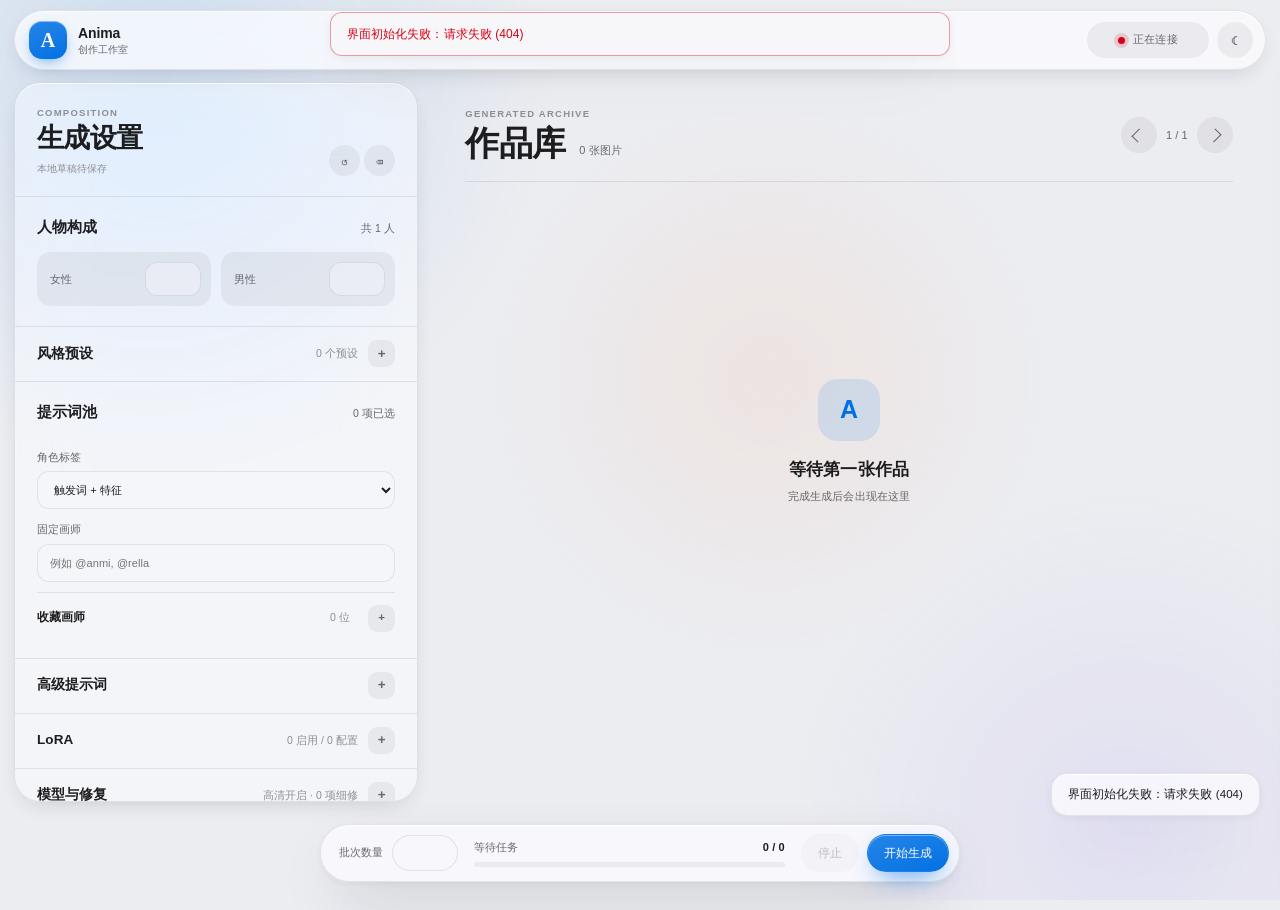
==== commit 4bee6aa2: "feat: improve image preview navigation and loading states" ====
--- a/static/index.html
+++ b/static/index.html
@@ -14,7 +14,7 @@
       document.documentElement.dataset.theme = theme;
     })();
   </script>
-  <link rel="stylesheet" href="/static/styles.css?v=20260726-liquidglass-2">
+  <link rel="stylesheet" href="/static/styles.css?v=20261002-preview-nav-icons7">
 </head>
 <body>
   <div class="ambient" aria-hidden="true"></div>
@@ -111,7 +111,7 @@
           <div class="details-content">
             <label class="field"><span>主模型</span><select id="model_name"><option value="">正在读取模型...</option></select></label>
             <div id="resourceWarning" class="resource-warning" hidden></div>
-            <div class="switch-list">
+            <div class="switch-list repair-toggle-list">
               <label class="switch-row"><span><strong>高清修复</strong><small>使用放大模型增强细节</small></span><input id="hires_enabled" type="checkbox"></label>
             </div>
             <div id="hiresFields" class="repair-parameters">
@@ -367,7 +367,7 @@
   <dialog id="detailDialog" class="detail-dialog">
     <button id="closeDialog" class="dialog-close" type="button" title="关闭" aria-label="关闭">×</button>
     <div class="detail-layout">
-      <figure><img id="detailImage" alt="生成结果"></figure>
+      <figure><img id="detailImage" tabindex="0" role="button" aria-haspopup="dialog" aria-expanded="false" aria-controls="imagePreviewDialog" aria-label="展开全尺寸图片预览" title="点击查看全尺寸图片" alt="生成结果"></figure>
       <div class="detail-copy">
         <span id="detailMeta" class="kicker"></span>
         <h2>生成详情</h2>
@@ -376,18 +376,57 @@
         <label>完整提示词<textarea id="detailPositive" rows="8" readonly></textarea></label>
         <label>负面提示词<textarea id="detailNegative" rows="5" readonly></textarea></label>
         <div class="dialog-actions reproduce-actions">
-          <button id="reproduceImage" class="button" type="button" title="使用相同设置与种子重新生成这一张">复现此图</button>
+          <button id="reproduceImage" class="button" type="button" title="查看原种子重跑选项" aria-expanded="false" aria-controls="replayDrawer">复现此图</button>
           <div class="variant-group">
             <input id="variantCount" type="number" min="1" max="100" value="4" aria-label="变体数量">
-            <button id="variantButton" class="button" type="button" title="使用相同设置、随机种子再生成一批">再抽变体</button>
+            <button id="variantButton" class="button" type="button" title="查看变体与重新抽取选项" aria-expanded="false" aria-controls="variantDrawer">再抽变体</button>
           </div>
         </div>
+        <section id="replayDrawer" class="regeneration-drawer replay-drawer" aria-labelledby="replayDrawerTitle" hidden>
+          <header><div><span class="kicker">REPLAY</span><h3 id="replayDrawerTitle">按原种子重跑</h3></div><button id="closeReplayDrawer" class="icon-button dark" type="button" title="收起" aria-label="收起原种子重跑选项">×</button></header>
+          <p>冻结历史最终提示词，沿用原设置与双种子。资源文件内容被覆盖时无法识别，不承诺像素级一致。</p>
+          <div id="replaySeedSummary" class="regeneration-seeds"></div>
+          <div id="replayStatus" class="regeneration-status" role="status"></div>
+          <button id="confirmReplay" class="button primary" type="button" disabled>按原种子重跑</button>
+        </section>
+        <section id="variantDrawer" class="regeneration-drawer variant-drawer" aria-labelledby="variantDrawerTitle" hidden>
+          <header><div><span class="kicker">VARIATIONS</span><h3 id="variantDrawerTitle">变体方式</h3></div><button id="closeVariantDrawer" class="icon-button dark" type="button" title="收起" aria-label="收起变体选项">×</button></header>
+          <div id="variantStatus" class="regeneration-status regeneration-status-compact" role="status"></div>
+          <fieldset id="variantModes" class="regeneration-modes">
+            <legend class="sr-only">选择变体方式</legend>
+            <label class="regeneration-mode"><input type="radio" name="regenerationMode" value="prompt_variant" checked><span class="regeneration-mode-indicator" aria-hidden="true"></span><span class="regeneration-mode-copy"><strong>同提示词变体</strong><small>提示词不变，只换图像种子</small></span><span class="regeneration-mode-badge">推荐</span></label>
+            <label class="regeneration-mode"><input type="radio" name="regenerationMode" value="content_redraw"><span class="regeneration-mode-indicator" aria-hidden="true"></span><span class="regeneration-mode-copy"><strong>选择内容重抽</strong><small>只改变勾选的内容维度</small></span></label>
+            <div id="redrawSections" class="redraw-sections" hidden>
+              <label><input type="checkbox" value="character">角色</label>
+              <label><input type="checkbox" value="clothing">服装</label>
+              <label><input type="checkbox" value="pose">姿势</label>
+              <label><input type="checkbox" value="background">背景</label>
+              <label><input type="checkbox" value="expression">表情</label>
+            </div>
+            <label class="regeneration-mode"><input type="radio" name="regenerationMode" value="settings_reroll"><span class="regeneration-mode-indicator" aria-hidden="true"></span><span class="regeneration-mode-copy"><strong>按此配置再抽</strong><small>候选池和设置不变，全部重新随机</small></span></label>
+          </fieldset>
+          <div class="regeneration-footer"><label class="regeneration-count"><span>生成数量</span><input id="variantDrawerCount" type="number" min="1" max="100" value="4"></label><button id="confirmVariant" class="button primary" type="button" disabled>生成同提示词变体</button></div>
+        </section>
         <div class="dialog-actions"><button id="restoreSettings" class="button primary" type="button">载入设置</button><span></span><button id="deleteRecord" class="button danger" type="button">删除记录</button></div>
       </div>
     </div>
   </dialog>
 
+  <dialog id="imagePreviewDialog" class="image-preview-dialog" aria-labelledby="imagePreviewTitle">
+    <div id="imagePreviewVeil" class="image-preview-veil" aria-hidden="true"></div>
+    <button id="closeImagePreview" class="dialog-close" type="button" title="关闭图片预览" aria-label="关闭图片预览">×</button>
+    <button id="imagePreviewPrevious" class="image-preview-nav previous" type="button" title="上一张图片" aria-label="上一张图片">‹</button>
+    <button id="imagePreviewNext" class="image-preview-nav next" type="button" title="下一张图片" aria-label="下一张图片">›</button>
+    <div class="image-preview-stage" id="imagePreviewStage">
+      <h2 id="imagePreviewTitle" class="sr-only">全尺寸图片预览</h2>
+      <img id="imagePreviewImage" class="image-preview-image" alt="全尺寸生成结果" draggable="false" tabindex="0" aria-describedby="imagePreviewHelp" hidden>
+      <p id="imagePreviewStatus" class="image-preview-status" role="status"></p>
+      <p id="imagePreviewHelp" class="sr-only">滚轮或双指缩放，放大后拖动查看；双击或双触切换适配大小与两倍大小。加减键缩放，0 恢复适配，方向键移动。按 Esc 关闭预览。</p>
+      <p id="imagePreviewAnnouncement" class="sr-only" role="status" aria-live="polite"></p>
+    </div>
+  </dialog>
+
   <div id="toast" role="status" aria-live="polite"></div>
-  <script src="/static/app.js?v=20260810-tag-rules" defer></script>
+  <script src="/static/app.js?v=20261002-preview-nav-icons5" defer></script>
 </body>
 </html>
--- a/static/styles.css
+++ b/static/styles.css
@@ -1,6 +1,6 @@
 /* ============================================================
    Anima Random Studio — Liquid Glass 主题
-   直接替换 static/styles.css（保留所有原选择器契约，app.js 零改动）
+   直接替换 static/styles.css（保留所有原选择器契约，兼容现有交互状态）
    说明：本文件面向本机 Chrome/Edge，使用真实 backdrop-filter。
    ============================================================ */
 
@@ -36,6 +36,9 @@
   --shadow-lg: 0 26px 64px -20px rgba(22, 22, 40, .32), 0 2px 8px rgba(22, 22, 40, .06);
   --blur: 32px;
   --spring: cubic-bezier(.32, .72, 0, 1);
+  --motion-fast: 160ms;
+  --motion-medium: 240ms;
+  --motion-slow: 360ms;
   --r-lg: 26px;
   --r-md: 18px;
   --r-sm: 12px;
@@ -164,7 +167,7 @@
   border: 1px solid var(--separator);
   border-radius: 999px;
   box-shadow: inset 0 1px 0 var(--edge), var(--shadow-sm);
-  animation: bar-in .6s var(--spring) both;
+  animation: bar-in var(--motion-slow) var(--spring) both;
 }
 .brand { width: max-content; display: inline-flex; align-items: center; gap: 11px; color: inherit; text-decoration: none; }
 .brand-mark {
@@ -218,7 +221,7 @@
   border: 1px solid var(--separator);
   border-radius: 999px;
   box-shadow: inset 0 1px 0 var(--edge), var(--shadow-lg);
-  animation: pill-in .7s var(--spring) both;
+  animation: pill-in var(--motion-slow) var(--spring) both;
 }
 .command-deck .quantity-field { width: auto; display: grid; grid-template-columns: auto 66px; align-items: center; gap: 9px; white-space: nowrap; }
 .command-deck .quantity-field input { height: 36px; text-align: center; font-weight: 650; border-radius: 999px; }
@@ -286,13 +289,53 @@
   background: var(--surface-muted);
   border: 1px solid transparent;
   border-radius: 999px;
-  font-size: 19px;
-  line-height: 1;
+  font-size: 16px;
+  line-height: 0;
   transition: color .25s ease, background-color .25s ease, transform .4s var(--spring);
 }
 .icon-button:hover:not(:disabled) { color: var(--text); background: var(--surface-pressed); transform: scale(1.06); }
-.theme-toggle { font-size: 16px; }
+.theme-toggle { font-size: 14px; }
 .theme-toggle:hover:not(:disabled) { transform: rotate(-24deg) scale(1.06); }
+
+/* 用几何图标替代字形箭头，避免字体侧 bearing 造成视觉偏心。 */
+#prevPage, #nextPage, #poolPrev, #poolNext, .image-preview-nav { position: relative; font-size: 0; }
+#prevPage::before, #nextPage::before, #poolPrev::before, #poolNext::before,
+.image-preview-nav::before {
+  content: "";
+  position: absolute;
+  inset: 0;
+  width: 8px;
+  height: 10px;
+  margin: auto;
+  border-top: 1.5px solid currentColor;
+  border-right: 1.5px solid currentColor;
+  transform: rotate(45deg);
+  transform-origin: center;
+}
+#prevPage::before, #poolPrev::before, .image-preview-nav.previous::before { transform: rotate(-135deg); }
+.dialog-close,
+.icon-button.dark[aria-label*="关闭"],
+.icon-button.dark[aria-label*="收起"] {
+  font-size: 0;
+}
+.icon-button.dark[aria-label*="关闭"],
+.icon-button.dark[aria-label*="收起"] { position: relative; }
+.dialog-close::before, .dialog-close::after,
+.icon-button.dark[aria-label*="关闭"]::before,
+.icon-button.dark[aria-label*="关闭"]::after,
+.icon-button.dark[aria-label*="收起"]::before,
+.icon-button.dark[aria-label*="收起"]::after {
+  content: "";
+  position: absolute;
+  inset: 0;
+  width: 14px;
+  height: 1.5px;
+  margin: auto;
+  border-radius: 2px;
+  background: currentColor;
+}
+.dialog-close::before, .icon-button.dark[aria-label*="关闭"]::before, .icon-button.dark[aria-label*="收起"]::before { transform: rotate(45deg); }
+.dialog-close::after, .icon-button.dark[aria-label*="关闭"]::after, .icon-button.dark[aria-label*="收起"]::after { transform: rotate(-45deg); }
 
 /* ---------- 布局骨架 ---------- */
 .mobile-tabs { display: none; }
@@ -309,19 +352,22 @@
   box-shadow: inset 0 1px 0 var(--edge), var(--shadow-sm);
   scrollbar-width: thin;
   scrollbar-color: var(--separator-strong) transparent;
-  animation: rise-in .6s var(--spring) both;
+  animation: rise-in var(--motion-slow) var(--spring) both;
 }
 .panel-title { display: grid; grid-template-columns: minmax(0, 1fr) auto; align-items: end; gap: 9px; padding: 24px 22px 20px; border-bottom: 1px solid var(--separator); }
 .panel-title h1, .history-header h1 { margin: 6px 0 0; font-size: 27px; font-weight: 700; letter-spacing: -.02em; line-height: 1.1; }
 .draft-status { display: block; max-width: 190px; margin-top: 7px; overflow: hidden; color: var(--text-tertiary); text-overflow: ellipsis; white-space: nowrap; font-size: 10px; }
 .draft-actions { display: flex; gap: 4px; }
-.draft-actions .icon-button { width: 31px; height: 31px; font-size: 15px; }
+.draft-actions .icon-button { width: 31px; height: 31px; font-size: 14px; }
 .quantity-field { width: 82px; display: grid; gap: 6px; color: var(--text-secondary); font-size: 10.5px; }
 .control-section { padding: 20px 22px; border-bottom: 1px solid var(--separator); }
 .section-heading { display: flex; align-items: baseline; justify-content: space-between; gap: 12px; margin-bottom: 13px; }
 .section-heading h2 { margin: 0; font-size: 14.5px; font-weight: 620; letter-spacing: -.01em; }
 .section-heading span, .section-heading output { color: var(--text-secondary); font-size: 10.5px; }
 .stepper-grid, .parameter-grid { display: grid; grid-template-columns: 1fr 1fr; gap: 10px; }
+.parameter-grid { align-items: start; }
+.parameter-grid .field { margin-top: 0; }
+.parameter-grid .field > span { min-height: 17px; line-height: 17px; }
 .stepper { min-width: 0; display: grid; grid-template-columns: 1fr 56px; align-items: center; gap: 8px; padding: 10px 10px 10px 13px; color: var(--text-secondary); background: var(--surface-muted); border: 0; border-radius: 14px; font-size: 11px; }
 .stepper input { width: 100%; height: 34px; text-align: center; font-size: 15px; font-weight: 650; }
 .field { display: grid; gap: 6px; margin-top: 12px; color: var(--text-secondary); font-size: 11px; }
@@ -376,7 +422,8 @@
 .advanced-section summary i, .artist-favorites-section summary i { display: grid; place-items: center; width: 27px; height: 27px; color: var(--text-secondary); background: var(--surface-muted); border-radius: 9px; font: normal 15px/1 inherit; transition: transform .5s var(--spring), background-color .25s ease; }
 .advanced-section summary:hover i { background: var(--surface-pressed); }
 .advanced-section[open] summary i, .artist-favorites-section[open] summary i { transform: rotate(45deg); }
-.advanced-section[open] .details-content { animation: disclose .45s var(--spring); }
+.advanced-section[open] .details-content { animation: disclose var(--motion-medium) var(--spring); }
+.artist-favorites-section[open] .artist-favorites-body { animation: disclose var(--motion-medium) var(--spring); }
 .details-content { padding-bottom: 19px; }
 .details-content .field:first-child { margin-top: 0; }
 .summary-value { min-width: 0; margin-left: auto; margin-right: 10px; overflow: hidden; color: var(--text-tertiary); text-overflow: ellipsis; white-space: nowrap; font-size: 10.5px; font-weight: 500; }
@@ -461,6 +508,7 @@
 
 .switch-list { display: grid; gap: 7px; }
 .field + .switch-list, select + .switch-list { margin-top: 12px; }
+.repair-toggle-list { margin-top: 12px; }
 .switch-row { min-height: 50px; display: flex; align-items: center; justify-content: space-between; gap: 12px; padding: 9px 12px; background: var(--surface-muted); border: 1px solid transparent; border-radius: 14px; cursor: pointer; transition: background-color .3s ease, border-color .3s ease; }
 .switch-row:has(input:checked) { background: var(--accent-soft); border-color: color-mix(in srgb, var(--accent) 24%, transparent); }
 .switch-row > span { min-width: 0; display: grid; gap: 2px; }
@@ -498,6 +546,7 @@
 .pager { display: flex; align-items: center; gap: 9px; color: var(--text-secondary); font-size: 11px; font-variant-numeric: tabular-nums; }
 .gallery { display: grid; grid-template-columns: repeat(auto-fill, minmax(215px, 1fr)); gap: 14px; padding-top: 20px; }
 .image-card {
+  position: relative;
   min-width: 0;
   overflow: hidden;
   padding: 7px;
@@ -507,12 +556,38 @@
   box-shadow: inset 0 1px 0 var(--edge), var(--shadow-sm);
   backdrop-filter: blur(var(--blur)) saturate(180%);
   -webkit-backdrop-filter: blur(var(--blur)) saturate(180%);
-  animation: reveal .55s var(--spring) both;
-  transition: transform .45s var(--spring), box-shadow .4s ease;
+  animation: reveal var(--motion-medium) var(--spring) both;
+  transition: transform var(--motion-medium) var(--spring), box-shadow var(--motion-medium) ease;
 }
 .image-card:hover { transform: translateY(-5px); box-shadow: inset 0 1px 0 var(--edge), var(--shadow-lg); }
+.image-card.is-loading::after {
+  content: "";
+  position: absolute;
+  z-index: 1;
+  inset: 8px 8px 54px;
+  border-radius: calc(var(--r-md) - 6px);
+  background: linear-gradient(105deg, transparent 25%, color-mix(in srgb, var(--edge) 42%, transparent) 48%, transparent 72%);
+  background-size: 220% 100%;
+  animation: card-shimmer 1.1s linear infinite;
+  pointer-events: none;
+}
+.image-failure {
+  position: absolute;
+  z-index: 2;
+  top: 50%;
+  left: 50%;
+  padding: 6px 9px;
+  color: var(--danger);
+  background: var(--chrome-heavy);
+  border: 1px solid color-mix(in srgb, var(--danger) 24%, transparent);
+  border-radius: 999px;
+  transform: translate(-50%, -50%);
+  font-size: 10px;
+  pointer-events: none;
+}
 .image-card button { width: 100%; padding: 0; color: inherit; text-align: left; background: none; border: 0; }
-.image-card img { display: block; width: 100%; aspect-ratio: 3 / 4; object-fit: cover; background: var(--surface-muted); border-radius: calc(var(--r-md) - 6px); transition: transform .5s var(--spring), opacity .3s ease; }
+.image-card img { display: block; width: 100%; aspect-ratio: 3 / 4; object-fit: cover; background: var(--surface-muted); border-radius: calc(var(--r-md) - 6px); opacity: .28; transition: transform var(--motion-slow) var(--spring), opacity var(--motion-fast) ease, filter var(--motion-fast) ease; }
+.image-card img.image-loaded { opacity: 1; }
 .image-card:hover img { transform: scale(1.02); }
 .image-card img.image-failed { opacity: .16; }
 .card-copy { padding: 11px 8px 6px; }
@@ -524,7 +599,8 @@
 .empty-state small { margin-top: 7px; font-size: 10.5px; }
 
 /* ---------- 词池抽屉 ---------- */
-.drawer-backdrop { position: fixed; z-index: 45; inset: 0; background: rgba(0, 0, 0, .3); backdrop-filter: blur(6px); animation: veil-in .35s ease both; }
+.drawer-backdrop { position: fixed; z-index: 45; inset: 0; background: rgba(0, 0, 0, .3); backdrop-filter: blur(6px); animation: veil-in var(--motion-medium) ease both; }
+.drawer-backdrop.closing { animation: veil-out var(--motion-fast) ease both; }
 .pool-drawer {
   position: fixed;
   z-index: 46;
@@ -539,7 +615,7 @@
   box-shadow: inset 0 1px 0 var(--edge), var(--shadow-lg);
   transform: translateX(calc(100% + 26px)) scale(.98);
   transform-origin: right center;
-  transition: transform .6s var(--spring);
+  transition: transform var(--motion-slow) var(--spring);
 }
 .pool-drawer.open { transform: translateX(0) scale(1); }
 .drawer-header { display: flex; align-items: flex-start; justify-content: space-between; gap: 20px; padding: 22px 24px 16px; border-bottom: 1px solid var(--separator); }
@@ -624,7 +700,7 @@
   backdrop-filter: blur(calc(var(--blur) + 12px)) saturate(190%);
   -webkit-backdrop-filter: blur(calc(var(--blur) + 12px)) saturate(190%);
 }
-dialog[open] { animation: materialize .55s var(--spring) both; }
+dialog[open] { animation: materialize var(--motion-medium) var(--spring) both; }
 dialog::backdrop { background: rgba(0, 0, 0, .32); backdrop-filter: blur(8px); }
 .compact-dialog { width: min(520px, calc(100vw - 28px)); }
 .compact-dialog form, .import-dialog form, .artist-dialog form { padding: 26px; }
@@ -702,7 +778,7 @@
 .delete-choice:last-of-type strong, #deleteGroupItemsOption strong { color: var(--danger); }
 .delete-choice.destructive small { color: var(--danger); }
 .detail-dialog { width: min(1050px, calc(100vw - 28px)); max-height: calc(100vh - 28px); overflow-y: auto; overflow-x: hidden; }
-.dialog-close { position: absolute; z-index: 2; top: 13px; right: 13px; width: 35px; height: 35px; color: var(--text); background: var(--chrome-solid); border: 1px solid var(--separator); border-radius: 50%; font-size: 20px; transition: transform .45s var(--spring); }
+.dialog-close { position: absolute; z-index: 2; top: 13px; right: 13px; width: 35px; height: 35px; display: grid; place-items: center; padding: 0; color: var(--text-secondary); background: var(--chrome-solid); border: 1px solid var(--separator); border-radius: 50%; font-size: 0; line-height: 0; transition: transform .45s var(--spring); }
 .detail-layout { display: grid; grid-template-columns: minmax(0, 48%) minmax(0, 1fr); }
 .detail-layout figure { min-height: 620px; margin: 0; background: var(--surface-muted); }
 .detail-layout figure img { width: 100%; height: 100%; display: block; object-fit: cover; }
@@ -716,6 +792,127 @@
 .selection-summary > div { display: grid; gap: 7px; margin-top: 8px; }
 .selection-summary > div > span { display: grid; grid-template-columns: 45px 1fr; gap: 8px; color: var(--text); font-size: 10.5px; }
 .selection-summary b { color: var(--text-secondary); font-weight: 500; }
+.detail-layout figure img[role="button"] { cursor: zoom-in; }
+.detail-layout figure img:focus-visible, .image-preview-image:focus-visible { outline: 3px solid var(--accent); outline-offset: -3px; }
+
+/* ---------- 全尺寸图片预览 ---------- */
+html.image-preview-open { overflow: hidden; }
+html.image-preview-open #detailImage { visibility: hidden; }
+.image-preview-dialog {
+  position: fixed;
+  inset: 0;
+  width: 100vw;
+  max-width: none;
+  height: 100dvh;
+  max-height: none;
+  margin: 0;
+  padding: 0;
+  overflow: hidden;
+  background: transparent;
+  border: 0;
+  border-radius: 0;
+  box-shadow: none;
+  backdrop-filter: none;
+  -webkit-backdrop-filter: none;
+}
+.image-preview-dialog[open] { animation: none; }
+.image-preview-dialog::backdrop { background: transparent; backdrop-filter: blur(18px) saturate(165%); -webkit-backdrop-filter: blur(18px) saturate(165%); }
+.image-preview-dialog .dialog-close {
+  z-index: 3;
+  top: max(13px, env(safe-area-inset-top));
+  right: max(13px, env(safe-area-inset-right));
+}
+.image-preview-nav {
+  position: absolute;
+  z-index: 3;
+  top: 50%;
+  width: 44px;
+  height: 44px;
+  display: grid;
+  place-items: center;
+  padding: 0;
+  color: var(--text);
+  background: var(--chrome-heavy);
+  border: 1px solid var(--separator);
+  border-radius: 50%;
+  box-shadow: inset 0 1px 0 var(--edge), var(--shadow-sm);
+  opacity: 0;
+  pointer-events: none;
+  transform: translateY(-50%) scale(.92);
+  transition: opacity var(--motion-fast) ease, transform var(--motion-medium) var(--spring), background-color var(--motion-fast) ease;
+  backdrop-filter: blur(var(--blur)) saturate(180%);
+  -webkit-backdrop-filter: blur(var(--blur)) saturate(180%);
+  font-size: 0;
+  line-height: 0;
+}
+.image-preview-nav.previous { left: max(14px, env(safe-area-inset-left)); }
+.image-preview-nav.next { right: max(14px, env(safe-area-inset-right)); }
+.image-preview-dialog.has-navigation:hover .image-preview-nav,
+.image-preview-dialog.has-navigation:focus-within .image-preview-nav,
+.image-preview-dialog.is-navigating .image-preview-nav {
+  opacity: .92;
+  pointer-events: auto;
+  transform: translateY(-50%) scale(1);
+}
+.image-preview-nav:hover:not(:disabled) { background: var(--surface-pressed); }
+.image-preview-nav:active:not(:disabled) { transform: translateY(-50%) scale(.94); }
+.image-preview-nav:disabled { cursor: not-allowed; opacity: .22; pointer-events: none; }
+.image-preview-dialog.is-navigating .image-preview-image { cursor: wait; }
+.image-preview-veil {
+  position: absolute;
+  z-index: 0;
+  inset: 0;
+  background: color-mix(in srgb, var(--chrome-heavy) 54%, rgba(0, 0, 0, .46));
+  cursor: zoom-out;
+}
+.image-preview-stage {
+  position: relative;
+  z-index: 1;
+  width: 100%;
+  height: 100%;
+  display: flex;
+  align-items: center;
+  justify-content: center;
+  padding: max(24px, env(safe-area-inset-top)) max(24px, env(safe-area-inset-right)) max(24px, env(safe-area-inset-bottom)) max(24px, env(safe-area-inset-left));
+  overflow: hidden;
+  pointer-events: none;
+}
+.image-preview-image {
+  flex: none;
+  position: relative;
+  z-index: 2;
+  display: block;
+  width: auto;
+  height: auto;
+  max-width: min(92vw, calc(100vw - 48px));
+  max-height: min(92dvh, calc(100dvh - 48px));
+  object-fit: contain;
+  border-radius: var(--r-md);
+  box-shadow: inset 0 1px 0 var(--edge), var(--shadow-lg);
+  cursor: zoom-in;
+  user-select: none;
+  -webkit-user-drag: none;
+  touch-action: none;
+  pointer-events: auto;
+  transform-origin: center;
+}
+.image-preview-dialog[open] .image-preview-image { will-change: transform; }
+.image-preview-image.is-zoomed { cursor: grab; }
+.image-preview-image.is-interacting { cursor: grabbing; }
+.image-preview-status {
+  z-index: 2;
+  margin: 0;
+  padding: 8px 13px;
+  color: var(--text);
+  background: var(--chrome-heavy);
+  border: 1px solid var(--separator);
+  border-radius: 999px;
+  box-shadow: var(--shadow-sm);
+  backdrop-filter: blur(var(--blur)) saturate(180%);
+  -webkit-backdrop-filter: blur(var(--blur)) saturate(180%);
+  font-size: 11px;
+  pointer-events: none;
+}
 
 #toast {
   position: fixed;
@@ -734,20 +931,23 @@
   opacity: 0;
   transform: translateY(14px) scale(.96);
   pointer-events: none;
-  transition: opacity .3s ease, transform .5s var(--spring);
+  transition: opacity var(--motion-medium) ease, transform var(--motion-medium) var(--spring);
   font-size: 11.5px;
 }
 #toast.show { opacity: 1; transform: translateY(0) scale(1); }
 
 /* ---------- 动画 ---------- */
-@keyframes reveal { from { opacity: 0; transform: translateY(16px) scale(.97); } to { opacity: 1; transform: none; } }
+@keyframes reveal { from { opacity: 0; transform: translateY(10px) scale(.985); } to { opacity: 1; transform: none; } }
 @keyframes disclose { from { opacity: 0; transform: translateY(-6px); } to { opacity: 1; transform: none; } }
 @keyframes materialize { from { opacity: 0; transform: scale(.94) translateY(24px); } to { opacity: 1; transform: none; } }
 @keyframes bar-in { from { opacity: 0; transform: translateY(-16px); } to { opacity: 1; transform: none; } }
 @keyframes pill-in { from { opacity: 0; transform: translate(-50%, 24px) scale(.94); } to { opacity: 1; transform: translate(-50%, 0) scale(1); } }
 @keyframes rise-in { from { opacity: 0; transform: translateY(20px); } to { opacity: 1; transform: none; } }
 @keyframes veil-in { from { opacity: 0; } to { opacity: 1; } }
+@keyframes veil-out { from { opacity: 1; } to { opacity: 0; } }
+@keyframes regeneration-out { from { opacity: 1; transform: translateY(0) scale(1); } to { opacity: 0; transform: translateY(-5px) scale(.985); } }
 @keyframes shimmer { from { transform: translateX(-110%); } to { transform: translateX(340%); } }
+@keyframes card-shimmer { from { background-position: 180% 0; } to { background-position: -40% 0; } }
 @keyframes breathe { 0%, 100% { opacity: .55; transform: scale(1); } 50% { opacity: 1; transform: scale(1.3); } }
 
 /* ---------- 响应式 ---------- */
@@ -828,6 +1028,17 @@
   .lora-dialog .lora-catalog { flex: 1; min-height: 0; max-height: none; grid-template-columns: 1fr; }
   .lora-catalog-item { grid-template-columns: 72px minmax(0, 1fr) 22px; min-height: 100px; }
   .lora-catalog-preview { width: 72px; height: 84px; }
+  .image-preview-nav { width: 40px; height: 40px; font-size: 0; }
+  .image-preview-nav.previous { left: max(10px, env(safe-area-inset-left)); }
+  .image-preview-nav.next { right: max(10px, env(safe-area-inset-right)); }
+}
+
+@media (hover: none) {
+  .image-preview-dialog.has-navigation .image-preview-nav {
+    opacity: .72;
+    pointer-events: auto;
+    transform: translateY(-50%) scale(1);
+  }
 }
 
 @media (prefers-reduced-motion: reduce) {
@@ -836,6 +1047,8 @@
 
 @media (prefers-reduced-transparency: reduce) {
   .glass, .topbar, .mobile-tabs, .pool-drawer, .command-deck, dialog, #toast { background: var(--chrome-solid); backdrop-filter: none; -webkit-backdrop-filter: none; }
+  .image-preview-veil { background: var(--chrome-solid); backdrop-filter: none; -webkit-backdrop-filter: none; }
+  .image-preview-dialog::backdrop { backdrop-filter: none; -webkit-backdrop-filter: none; }
   .ambient { display: none; }
 }
 
@@ -852,10 +1065,79 @@
 .progress-track.sample { height: 2px; margin-top: 3px; opacity: .75; }
 .queue-badge { padding: 1px 9px; color: var(--accent); background: var(--accent-soft); border: none; border-radius: 999px; font-size: 10px; font-weight: 600; cursor: pointer; }
 .queue-badge:hover { filter: brightness(1.08); }
-.queue-panel { position: fixed; z-index: 44; bottom: 86px; left: 50%; transform: translateX(-50%); min-width: 250px; max-width: 380px; display: grid; gap: 4px; padding: 10px; background: var(--chrome-heavy); backdrop-filter: blur(var(--blur)) saturate(190%); -webkit-backdrop-filter: blur(var(--blur)) saturate(190%); border: 1px solid var(--separator); border-radius: 16px; box-shadow: inset 0 1px 0 var(--edge), var(--shadow-lg); }
+.queue-panel { position: fixed; z-index: 44; bottom: 86px; left: 50%; transform: translate(-50%, 8px) scale(.97); opacity: 0; pointer-events: none; min-width: 250px; max-width: 380px; display: grid; gap: 4px; padding: 10px; background: var(--chrome-heavy); backdrop-filter: blur(var(--blur)) saturate(190%); -webkit-backdrop-filter: blur(var(--blur)) saturate(190%); border: 1px solid var(--separator); border-radius: 16px; box-shadow: inset 0 1px 0 var(--edge), var(--shadow-lg); }
+.queue-panel.open { transform: translate(-50%, 0) scale(1); opacity: 1; pointer-events: auto; transition: opacity var(--motion-medium) ease, transform var(--motion-medium) var(--spring); }
+.queue-panel:not(.open) { transition: opacity var(--motion-fast) ease, transform var(--motion-fast) cubic-bezier(.4, 0, 1, 1); }
+.queue-panel[hidden] { display: none; }
 .queue-row { display: flex; align-items: center; justify-content: space-between; gap: 10px; padding: 4px 6px; border-radius: 10px; font-size: 11px; }
 .queue-row:hover { background: var(--surface-muted); }
 .reproduce-actions { gap: 8px; }
 .variant-group { display: flex; gap: 6px; align-items: center; }
 .variant-group input { width: 64px; }
+.regeneration-drawer { position: relative; display: grid; gap: 12px; margin: 2px 0 12px; padding: 14px; border: 1px solid var(--separator); border-radius: 18px; background: color-mix(in srgb, var(--chrome-heavy) 92%, transparent); box-shadow: inset 0 1px 0 var(--edge), var(--shadow-sm); transform-origin: top left; animation: regeneration-in var(--motion-fast) cubic-bezier(.2,.8,.2,1) both; }
+.regeneration-drawer[hidden] { display: none; }
+.regeneration-drawer.closing { animation: regeneration-out .18s cubic-bezier(.4, 0, 1, 1) both; pointer-events: none; }
+.variant-drawer { transform-origin: top right; }
+.regeneration-drawer header { display: flex; align-items: flex-start; justify-content: space-between; gap: 12px; }
+.regeneration-drawer h3 { margin: 3px 0 0; color: var(--text); font-size: 15px; line-height: 1.2; letter-spacing: -.01em; }
+.regeneration-drawer p { margin: 0; color: var(--text-secondary); font-size: 11px; line-height: 1.55; }
+.regeneration-seeds { display: grid; grid-template-columns: repeat(2, minmax(0, 1fr)); gap: 8px; }
+.regeneration-seeds span { min-width: 0; padding: 9px 10px; border-radius: 12px; background: var(--surface-muted); color: var(--text-secondary); font-size: 10px; font-variant-numeric: tabular-nums; overflow-wrap: anywhere; }
+.regeneration-seeds b { display: block; margin-bottom: 4px; color: var(--text-tertiary); font-size: 9px; font-weight: 600; }
+.regeneration-status { display: grid; gap: 3px; padding: 10px 11px; border-radius: 12px; background: var(--surface-muted); color: var(--text-secondary); font-size: 10.5px; line-height: 1.45; }
+.regeneration-status strong { color: var(--text); font-size: 11px; }
+.regeneration-status[data-state="ok"] strong { color: var(--success); }
+.regeneration-status[data-state="error"] strong { color: var(--danger); }
+.regeneration-status-compact { grid-template-columns: auto minmax(0, 1fr); align-items: center; column-gap: 8px; padding: 8px 10px; }
+.regeneration-status-compact strong { white-space: nowrap; }
+.regeneration-status-compact span { overflow: hidden; text-overflow: ellipsis; white-space: nowrap; }
+.regeneration-modes { display: grid; gap: 6px; margin: 0; padding: 4px; border: 0; border-radius: 16px; background: color-mix(in srgb, var(--surface-muted) 66%, transparent); }
+.regeneration-mode { position: relative; min-height: 54px; display: grid; grid-template-columns: 20px minmax(0, 1fr) auto; align-items: center; gap: 10px; padding: 9px 11px; border: 1px solid transparent; border-radius: 13px; cursor: pointer; transition: background-color .18s ease, border-color .18s ease, box-shadow .18s ease, transform .12s ease; }
+.regeneration-mode:hover { background: color-mix(in srgb, var(--surface-pressed) 74%, transparent); }
+.regeneration-mode:active { transform: scale(.992); }
+.regeneration-mode:has(input:checked) { border-color: color-mix(in srgb, var(--accent) 34%, var(--separator)); background: color-mix(in srgb, var(--accent-soft) 76%, var(--chrome-solid)); box-shadow: inset 0 1px 0 color-mix(in srgb, white 10%, transparent); }
+.regeneration-mode > input { position: absolute; width: 1px; height: 1px; opacity: 0; pointer-events: none; }
+.regeneration-mode-indicator { width: 18px; height: 18px; display: grid; place-items: center; box-sizing: border-box; border: 1.5px solid var(--separator-strong); border-radius: 50%; background: transparent; transition: border-color .18s ease, background-color .18s ease, box-shadow .18s ease; }
+.regeneration-mode:has(input:checked) .regeneration-mode-indicator { border: 5px solid var(--accent); background: var(--chrome-solid); }
+.regeneration-mode:has(input:focus-visible) { outline: 2px solid var(--accent); outline-offset: 2px; }
+.regeneration-mode-copy { min-width: 0; display: grid; gap: 2px; }
+.regeneration-mode-copy strong { color: var(--text); font-size: 11.5px; line-height: 1.25; }
+.regeneration-mode-copy small { color: var(--text-secondary); font-size: 9.5px; line-height: 1.35; }
+.regeneration-mode-badge { padding: 3px 7px; border-radius: 999px; color: var(--accent); background: color-mix(in srgb, var(--accent) 12%, transparent); font-size: 8.5px; font-weight: 650; white-space: nowrap; }
+.redraw-sections { display: flex; flex-wrap: wrap; gap: 6px; padding: 4px 7px 8px 37px; }
+.redraw-sections[hidden] { display: none; }
+.redraw-sections label { position: relative; display: flex; align-items: center; padding: 6px 10px; border: 1px solid var(--separator); border-radius: 999px; background: transparent; color: var(--text-secondary); font-size: 10px; cursor: pointer; transition: color .18s ease, border-color .18s ease, background-color .18s ease; }
+.redraw-sections label:has(input:checked) { color: var(--accent); border-color: color-mix(in srgb, var(--accent) 36%, var(--separator)); background: color-mix(in srgb, var(--accent) 10%, transparent); }
+.redraw-sections input { position: absolute; width: 1px; height: 1px; opacity: 0; pointer-events: none; }
+.redraw-sections label:has(input:focus-visible) { outline: 2px solid var(--accent); outline-offset: 2px; }
+.regeneration-count { display: flex; align-items: center; justify-content: space-between; gap: 12px; color: var(--text-secondary); font-size: 11px; }
+.regeneration-count input { width: 64px; height: 36px; text-align: center; font-weight: 650; }
+.regeneration-footer { display: flex; align-items: center; justify-content: space-between; gap: 12px; padding-top: 4px; }
+.regeneration-footer .regeneration-count { flex: 1; justify-content: flex-start; }
+.regeneration-footer > .button { min-width: 150px; }
+.regeneration-drawer > .button.primary { justify-self: end; }
+.sr-only { position: absolute; width: 1px; height: 1px; padding: 0; margin: -1px; overflow: hidden; clip: rect(0, 0, 0, 0); white-space: nowrap; border: 0; }
+@keyframes regeneration-in { from { opacity: 0; transform: translateY(-5px) scale(.985); } to { opacity: 1; transform: translateY(0) scale(1); } }
 .favorite-tree-row:focus-visible { outline: 2px solid var(--accent); outline-offset: 1px; }
+
+@media (max-width: 620px) {
+  .reproduce-actions { align-items: stretch; }
+  .reproduce-actions > .button, .variant-group { flex: 1; }
+  .variant-group .button { flex: 1; }
+  .regeneration-drawer { width: 100%; box-sizing: border-box; border-radius: 16px; }
+  .regeneration-seeds { grid-template-columns: 1fr; }
+  .regeneration-drawer > .button.primary { width: 100%; justify-self: stretch; }
+  .regeneration-status-compact { grid-template-columns: 1fr; }
+  .regeneration-status-compact span { white-space: normal; }
+  .regeneration-footer { align-items: stretch; flex-direction: column; }
+  .regeneration-footer .regeneration-count { width: 100%; justify-content: space-between; }
+  .regeneration-footer > .button { width: 100%; }
+}
+
+@media (prefers-reduced-motion: reduce) {
+  .regeneration-drawer { animation: none; }
+}
+
+@media (prefers-reduced-transparency: reduce) {
+  .regeneration-drawer { background: var(--chrome-solid); }
+}
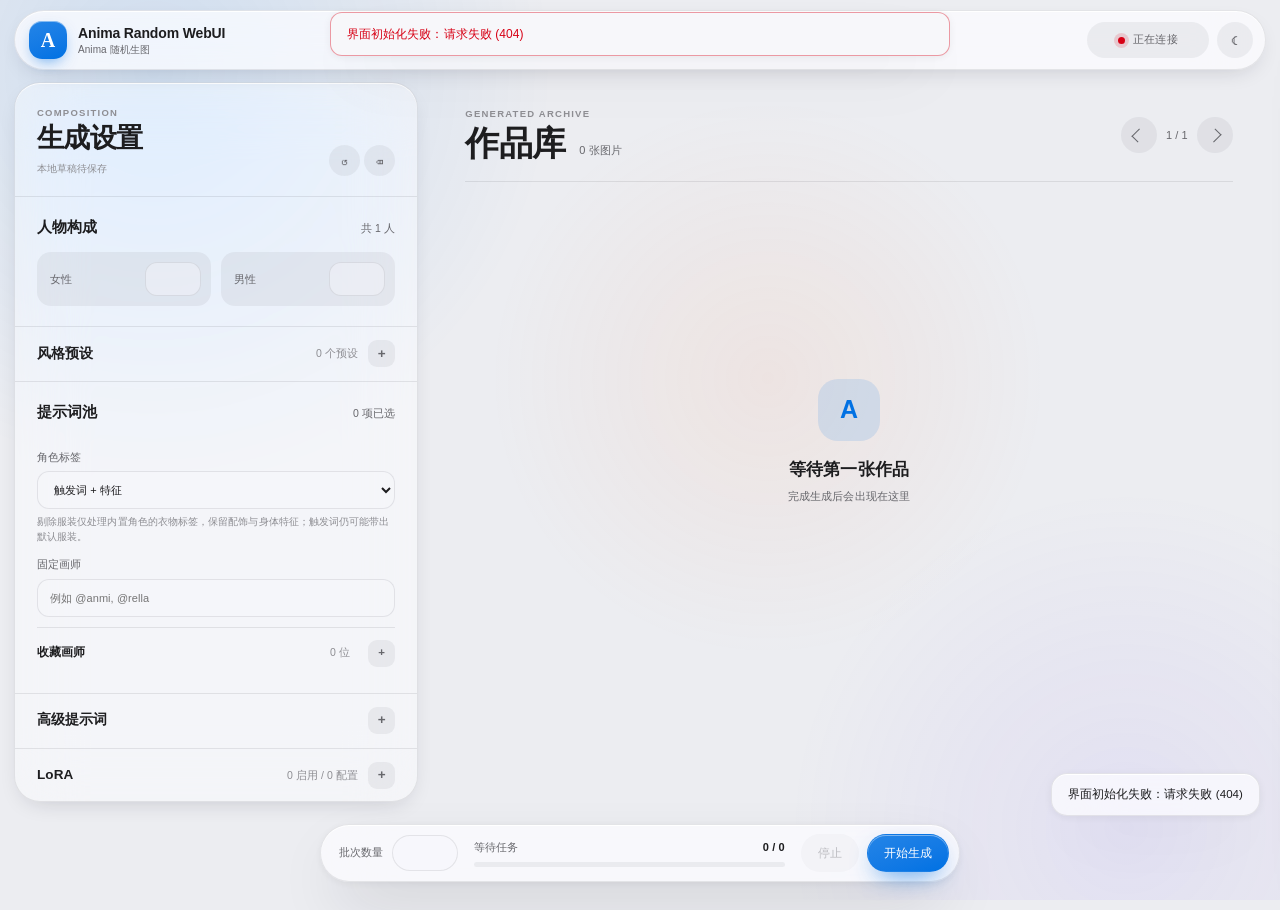
==== commit 6951d92d: "fix: remove character pool LoRA binding entry Track the three frontend files on the empty branch, wi" ====
--- a/static/index.html
+++ b/static/index.html
@@ -4,27 +4,35 @@
   <meta charset="utf-8">
   <meta name="viewport" content="width=device-width, initial-scale=1">
   <meta name="theme-color" content="#f5f5f7">
-  <title>Anima Studio</title>
+  <title>Anima Random WebUI</title>
   <script>
     (() => {
-      const saved = localStorage.getItem("anima-random-studio:theme:v1");
+      const saved = localStorage.getItem("anima-random-webui:theme:v1");
       const theme = saved === "light" || saved === "dark"
         ? saved
         : (matchMedia("(prefers-color-scheme: dark)").matches ? "dark" : "light");
       document.documentElement.dataset.theme = theme;
     })();
   </script>
-  <link rel="stylesheet" href="/static/styles.css?v=20261002-preview-nav-icons7">
+  <link rel="stylesheet" href="/static/styles.css?v=20261029-artwork-favorites">
+
+  <link rel="stylesheet" href="/static/history-detail.css?v=20261028-remove-artwork-management">
+  <link rel="stylesheet" href="/static/artwork-favorites.css?v=20261029-favorites-motion">
+  <link rel="stylesheet" href="/static/lora-manager.css?v=20261107-pool-entry">
+  <link rel="stylesheet" href="/static/pool-browser.css?v=20261107-binding">
+  <link rel="icon" href="/static/favicon.svg" type="image/svg+xml">
 </head>
 <body>
   <div class="ambient" aria-hidden="true"></div>
   <div id="appError" class="app-error" role="alert" hidden></div>
+  <div id="storageWarning" class="storage-warning" role="status" hidden></div>
 
   <header class="topbar glass">
-    <a class="brand" href="#" aria-label="Anima Random Studio 首页">
+    <a class="brand" href="#" aria-label="Anima Random WebUI 首页">
       <span class="brand-mark">A</span>
-      <span class="brand-copy"><strong>Anima</strong><small>创作工作室</small></span>
+      <span class="brand-copy"><strong>Anima Random WebUI</strong><small>Anima 随机生图</small></span>
     </a>
+
     <div class="top-meta">
       <span id="connection" class="status-badge offline"><i></i><span>正在连接</span></span>
       <button id="themeToggle" class="icon-button theme-toggle" type="button" title="切换深色主题" aria-label="切换深色主题"><span aria-hidden="true">◐</span></button>
@@ -42,10 +50,10 @@
         <div class="panel-title">
           <div><span class="kicker">COMPOSITION</span><h1>生成设置</h1><small id="draftStatus" class="draft-status">本地草稿待保存</small></div>
           <div class="draft-actions"><button id="resetSettings" class="icon-button dark" type="button" title="恢复默认设置" aria-label="恢复默认设置">↺</button><button id="clearDraft" class="icon-button dark" type="button" title="清除本地草稿" aria-label="清除本地草稿">⌫</button></div>
-          
-        </div>
-
-        <section class="control-section people-section">
+
+        </div>
+
+        <section class="control-section people-section" data-random-only>
           <div class="section-heading"><h2>人物构成</h2><output id="peopleTotal">共 1 人</output></div>
           <div class="stepper-grid">
             <label class="stepper"><span>女性</span><input id="female_count" type="number" min="0" max="5" step="1"></label>
@@ -66,10 +74,11 @@
           </div>
         </details>
 
-        <section class="control-section">
+        <section id="randomPromptControls" class="control-section" data-random-only>
           <div class="section-heading"><h2>提示词池</h2><span id="poolOverview">0 项已选</span></div>
+          <div id="animaPromptPoolControls">
           <div id="dimensionList" class="dimension-list"></div>
-          <label class="field"><span>角色标签</span><select id="character_detail"><option value="trigger_tags">触发词 + 特征</option><option value="trigger">仅触发词</option></select></label>
+          <label class="field"><span>角色标签</span><select id="character_detail" aria-describedby="characterDetailHint"><option value="trigger_tags">触发词 + 特征</option><option value="trigger">仅触发词</option><option value="trigger_tags_no_clothing">触发词 + 特征（剔除服装）</option></select><small id="characterDetailHint" class="field-hint">剔除服装仅处理内置角色的衣物标签，保留配饰与身体特征；触发词仍可能带出默认服装。</small></label>
           <label class="field"><span>固定画师</span><input id="manual_artist" type="text" placeholder="例如 @anmi, @rella" autocomplete="off" spellcheck="false"></label>
           <details class="artist-favorites-section">
             <summary><span>收藏画师</span><span id="artistFavoriteCount" class="summary-value">0 位</span><i>+</i></summary>
@@ -78,9 +87,11 @@
               <button id="manageArtists" class="button ghost compact" type="button">管理收藏</button>
             </div>
           </details>
+          </div>
+
         </section>
 
-        <details class="control-section advanced-section">
+        <details class="control-section advanced-section" data-random-only>
           <summary><span>高级提示词</span><i>+</i></summary>
           <div class="details-content">
             <label class="field"><span>质量词</span><textarea id="quality_prompt" rows="3"></textarea></label>
@@ -106,25 +117,17 @@
           </div>
         </details>
 
-        <details class="control-section advanced-section model-repair-section">
-          <summary><span>模型与修复</span><span id="repairSummary" class="summary-value">高清开启 · 0 项细修</span><i>+</i></summary>
+        <details class="control-section advanced-section model-repair-section" open>
+          <summary><span>模型选择</span><span id="repairSummary" class="summary-value">Anima</span><i>+</i></summary>
           <div class="details-content">
-            <label class="field"><span>主模型</span><select id="model_name"><option value="">正在读取模型...</option></select></label>
+            <label class="field" hidden><span>模型档案</span><select id="model_profile">
+              <option value="anima">Anima</option>
+
+            </select></label>
+            <p id="modelProfileHint" class="field-hint">档案会自动切换 UNet、CLIP、VAE、编码方式与采样参数。</p>
+            <label class="field"><span>主模型</span><select id="model_name"><option value="">正在读取模型...</option></select><small class="field-hint">按 LoRA Manager 的 base_model 识别模型；CLIP 与 VAE 随档案绑定。</small></label>
+            <button id="manageResourceOwnership" class="button ghost compact" type="button">模型 / LoRA 分类</button>
             <div id="resourceWarning" class="resource-warning" hidden></div>
-            <div class="switch-list repair-toggle-list">
-              <label class="switch-row"><span><strong>高清修复</strong><small>使用放大模型增强细节</small></span><input id="hires_enabled" type="checkbox"></label>
-            </div>
-            <div id="hiresFields" class="repair-parameters">
-              <label class="field"><span>放大模型</span><select id="hires_model_name"><option value="">正在读取放大模型...</option></select></label>
-              <label class="field"><span>高清输出比例 (%)</span><input id="hires_percent" type="number" min="1" max="1000" step="1" value="45" required><small class="field-hint">控制放大模型输出的最终缩放比例，不是相对原图的直接放大比例。</small></label>
-            </div>
-            <div class="detailer-heading"><span>独立细节修复</span></div>
-            <div class="switch-list detailer-switches">
-              <label class="switch-row"><span><strong>手部</strong><small>Hand ADetailer</small></span><input id="detailer_hand" type="checkbox"></label>
-              <label class="switch-row"><span><strong>NSFW</strong><small>NSFW ADetailer</small></span><input id="detailer_nsfw" type="checkbox"></label>
-              <label class="switch-row"><span><strong>面部</strong><small>Face ADetailer</small></span><input id="detailer_face" type="checkbox"></label>
-              <label class="switch-row"><span><strong>眼睛</strong><small>Eyes ADetailer</small></span><input id="detailer_eyes" type="checkbox"></label>
-            </div>
           </div>
         </details>
 
@@ -133,33 +136,174 @@
           <div class="details-content parameter-grid">
             <label class="field"><span>宽度</span><input id="width" type="number" min="64" max="4096" step="8"></label>
             <label class="field"><span>高度</span><input id="height" type="number" min="64" max="4096" step="8"></label>
-            <label class="field"><span>步数</span><input id="steps" type="number" min="1" max="150" step="1"></label>
-            <label class="field"><span>CFG</span><input id="cfg" type="number" min="0.1" max="30" step="0.1"></label>
-            <label class="field"><span>Sampler</span><select id="sampler_name"><option value="">正在读取 Sampler...</option></select></label>
-            <label class="field"><span>Scheduler</span><select id="scheduler"><option value="">正在读取 Scheduler...</option></select></label>
+            <label class="field"><span>底图模式</span><select id="base_mode"><option value="normal">普通底图</option><option value="dual_sampler">底图－双采样器</option></select></label>
+            <section class="sampling-stage sampling-stage-base"><div class="section-heading"><h2 id="baseSamplingTitle">底图</h2></div><div id="baseSamplingFields" class="parameter-grid compact-parameter-grid">
+              <label class="field"><span>步数</span><input id="steps" type="number" min="1" max="150" step="1"></label>
+              <label class="field"><span>CFG</span><input id="cfg" type="number" min="0" max="30" step="0.1"></label>
+              <label class="field"><span>采样器</span><select id="sampler_name"><option value="">正在读取采样器...</option></select></label>
+              <label class="field"><span>调度器</span><select id="scheduler"><option value="">正在读取调度器...</option></select></label>
+              <label class="field"><span>降噪幅度</span><input id="base_denoise" type="number" min="0" max="1" step="0.01" value="1"></label>
+
+              <div id="randomSeedControls"><label class="field"><span>图像种子</span><div class="shared-seed-controls"><input id="randomSampleSeed" aria-label="图像种子" type="number" min="0" max="1125899906842624" step="1" value="0"><select id="randomSeedMode" aria-label="种子方式"><option value="fixed">固定种子</option><option value="random">每次随机</option></select><button id="randomRollSeed" type="button" class="button ghost compact">换一个</button></div></label></div>
+              <section id="randomDualSection" hidden><div class="parameter-grid compact-parameter-grid">
+                <label class="field"><span>采样器切换步数</span><input id="random_dual_switch_step" type="number" min="0" max="149" step="1" value="15"></label>
+                <label class="field"><span>潜空间放大倍数</span><input id="random_dual_scale" type="number" min="1" max="2" step="0.05" value="1"></label>
+                <label class="field"><span>潜空间缩放方法</span><select id="random_dual_model_format"><option value="Wan 2.1">Wan 2.1</option></select></label>
+                <label class="field"><span>CFG 2</span><input id="random_dual_second_cfg" type="number" min="0" max="30" step="0.1" value="8"></label>
+                <label class="field"><span>采样器 2</span><select id="random_dual_second_sampler_name"><option value="euler">euler</option></select></label>
+                <label class="field"><span>调度器 2</span><select id="random_dual_second_scheduler"><option value="simple">simple</option></select></label>
+                <label hidden><select id="random_dual_upscale_method"><option value="sesqui">sesqui</option><option value="bilinear">bilinear</option><option value="bislerp">bislerp</option><option value="nearest-exact">nearest-exact</option><option value="area">area</option><option value="bicubic">bicubic</option></select></label>
+              </div></section>
+            </div></section>
+            <div class="sampling-stage sampling-stage-pixel_hires">
+              <label class="switch-row"><span><strong>像素高清</strong><small>像素模型放大</small></span><input id="pixel_hires_enabled" type="checkbox"></label>
+              <div id="pixelHiresFields" class="repair-parameters parameter-grid">
+                <label class="field"><span>像素放大模型</span><select id="pixel_hires_model_name"><option value="">读取中...</option></select></label>
+                <label class="field"><span>缩图比例（%）</span><input id="pixel_hires_percent" type="number" min="1" max="100" step="1" value="50"></label>
+                <label class="field"><span>缩图算法</span><select id="pixel_hires_upscale_method"><option value="lanczos">lanczos</option><option value="bicubic">bicubic</option><option value="bilinear">bilinear</option><option value="area">area</option><option value="nearest-exact">nearest-exact</option></select></label>
+                <p id="pixelHiresResizeHint" class="field-hint">按原生放大结果缩图</p>
+              </div>
+            </div>
+            <div class="sampling-stage sampling-stage-latent">
+              <label class="switch-row"><span><strong>潜空间放大</strong><small>放大后采样重绘</small></span><input id="latent_upscale_enabled" type="checkbox"></label>
+              <div id="latentUpscaleFields" class="repair-parameters" hidden>
+                <label class="field"><span>放大倍数</span><input id="latent_upscale_scale" type="number" min="1" max="2" step="0.01"></label>
+                <label class="field"><span>缩放方法</span><select id="latent_upscale_method"><option value="sesqui">Sesqui</option><option value="bilinear">bilinear</option><option value="bislerp">bislerp</option><option value="nearest-exact">nearest-exact</option><option value="area">area</option><option value="bicubic">bicubic</option></select></label>
+                <label id="latentModelFormatField" class="field"><span>模型格式</span><select id="latent_model_format"><option value="Wan 2.1">Wan 2.1</option></select></label>
+                <label class="field"><span>步数</span><input id="latent_sampler_steps" type="number" min="1" max="150" step="1"></label>
+                <label class="field"><span>CFG</span><input id="latent_sampler_cfg" type="number" min="0.1" max="30" step="0.1"></label>
+                <label class="field"><span>采样器</span><select id="latent_sampler_name"><option value="">读取中...</option></select></label>
+                <label class="field"><span>调度器</span><select id="latent_sampler_scheduler"><option value="">读取中...</option></select></label>
+                <label class="field"><span>降噪幅度</span><input id="latent_sampler_denoise" type="number" min="0" max="1" step="0.01"></label>
+                <p id="latentDoubleSamplingHint" class="field-hint" hidden>整图后采样也已开启，将连续重绘两次。</p>
+              </div>
+            </div>
+            <div class="sampling-stage sampling-stage-post_sampler">
+                <label class="switch-row"><span><strong>整图后采样</strong><small>重绘整图细节</small></span><input id="latent_second_sampler_enabled" type="checkbox"></label>
+                <div id="latentSecondSamplerFields" class="parameter-grid compact-parameter-grid">
+                  <label class="field"><span>步数</span><input id="latent_second_sampler_steps" type="number" min="1" max="150" step="1"></label>
+                  <label class="field"><span>CFG</span><input id="latent_second_sampler_cfg" type="number" min="0.1" max="30" step="0.1"></label>
+                  <label class="field"><span>采样器</span><select id="latent_second_sampler_name"><option value="">读取中...</option></select></label>
+                  <label class="field"><span>调度器</span><select id="latent_second_scheduler"><option value="">读取中...</option></select></label>
+                  <label class="field"><span>降噪幅度</span><input id="latent_second_sampler_denoise" type="number" min="0" max="1" step="0.01"></label>
+                </div>
+            </div>
+            <div class="sampling-stage sampling-stage-face">
+              <label class="switch-row"><span><strong>脸部细化</strong><small>重绘脸部细节</small></span><input id="face_refine_enabled" type="checkbox"></label>
+              <div id="faceRefineFields" class="repair-parameters parameter-grid">
+                <label class="field"><span>步数</span><input id="face_steps" type="number" min="1" max="150" step="1"></label>
+                <label class="field"><span>CFG</span><input id="face_cfg_scale" type="number" min="0.1" max="30" step="0.1"></label>
+                <label class="field"><span>采样器</span><select id="face_sampler"><option value="">读取中...</option></select></label>
+                <label class="field"><span>调度器</span><select id="face_scheduler"><option value="">读取中...</option></select></label>
+                <label class="field"><span>降噪幅度</span><input id="face_denoise_strength" type="number" min="0" max="1" step="0.01"></label>
+                <label class="field"><span>人脸选择</span><input id="face_selection" type="number" min="0" step="1"></label>
+                <label class="field"><span>检测置信度</span><input id="face_detection_confidence" type="number" min="0" max="1" step="0.01"></label>
+                <label class="field"><span>手动旋转</span><select id="face_manual_rotation"><option value="None">None</option><option value="90° CW">90° CW</option><option value="90° CCW">90° CCW</option><option value="180°">180°</option></select></label>
+                <label class="field"><span>处理分辨率</span><input id="face_processing_resolution" type="number" min="64" step="8"></label>
+                <label class="field"><span>放大模型</span><select id="face_upscaler_model"><option value="Fast 4x (Lanczos)">Fast 4x (Lanczos)</option></select></label>
+                <label class="field"><span>裁切留白</span><input id="face_crop_padding" type="number" min="0" max="16" step="0.1"></label>
+                <label class="field"><span>混合柔化</span><input id="face_blend_softness" type="number" min="0" step="1"></label>
+                <label class="field"><span>遮罩扩展</span><input id="face_mask_expansion" type="number" min="0" step="1"></label>
+                <label class="field"><span>采样遮罩模糊尺寸</span><input id="face_sampling_mask_blur_size" type="number" min="0" step="1"></label>
+                <label class="field"><span>采样遮罩模糊强度</span><input id="face_sampling_mask_blur_strength" type="number" min="0" step="0.01"></label>
+                <label class="field"><span>正向提示词</span><textarea id="face_positive_prompt" rows="2"></textarea></label>
+                <label class="field"><span>负向提示词</span><textarea id="face_negative_prompt" rows="2"></textarea></label>
+                <label class="field"><span>排除区域</span><textarea id="face_exclusions" rows="2"></textarea></label>
+                <div class="switch-list sampling-switch-list">
+                  <label class="switch-row"><span>启用预放大</span><input id="face_enable_pre_upscale" type="checkbox"></label>
+                  <label class="switch-row"><span>替换正向提示词</span><input id="face_replace_positive_prompt" type="checkbox"></label>
+                  <label class="switch-row"><span>替换负向提示词</span><input id="face_replace_negative_prompt" type="checkbox"></label>
+                  <label class="switch-row"><span>色彩校正</span><input id="face_enable_color_correction" type="checkbox"></label>
+                  <label class="switch-row"><span>分割</span><input id="face_enable_segmentation" type="checkbox"></label>
+                  <label class="switch-row"><span>差异扩散</span><input id="face_enable_differential_diffusion" type="checkbox"></label>
+                  <label class="switch-row"><span>亮度修复</span><input id="face_enable_lightness_rescue" type="checkbox"></label>
+                  <label class="switch-row"><span>最终细化</span><input id="face_enable_final_refinement" type="checkbox"></label>
+                  <label class="switch-row"><span>卸载至 CPU</span><input id="face_offload_models_to_cpu" type="checkbox"></label>
+                </div>
+              </div>
+            </div>
+            <div class="sampling-stage sampling-stage-seedvr2">
+              <label class="switch-row"><span><strong>SeedVR2</strong><small>放大并修复细节</small></span><input id="seedvr2_enabled" type="checkbox"></label>
+              <div id="seedvr2Fields" class="repair-parameters parameter-grid">
+                <label class="field"><span>SeedVR2 模型</span><select id="seedvr2_model_name"><option value="">读取中...</option></select></label>
+                <label class="field"><span>配套 VAE</span><select id="seedvr2_vae_name"><option value="">读取中...</option></select></label>
+                <label class="field"><span>权重类型</span><select id="seedvr2_weight_dtype"><option value="default">default</option><option value="fp8_e4m3fn">fp8_e4m3fn</option><option value="fp8_e4m3fn_fast">fp8_e4m3fn_fast</option></select></label>
+                <label class="field"><span>颜色匹配方法</span><select id="seedvr2_color_correction_method"><option value="lab">lab</option><option value="wavelet">wavelet</option><option value="disabled">disabled</option></select></label>
+                <label class="field"><span>放大倍数</span><input id="seedvr2_scale_by" type="number" min="0.01" max="64" step="0.01"></label>
+                <label class="field"><span>采样步数</span><input id="seedvr2_sampler_steps" type="number" min="1" max="150" step="1"></label>
+                <label class="field"><span>采样 CFG</span><input id="seedvr2_sampler_cfg" type="number" min="0.1" max="30" step="0.1"></label>
+                <label class="field"><span>采样器</span><select id="seedvr2_sampler_name"><option value="">读取中...</option></select></label>
+                <label class="field"><span>调度器</span><select id="seedvr2_scheduler"><option value="">读取中...</option></select></label>
+                <label class="field"><span>降噪幅度</span><input id="seedvr2_sampler_denoise" type="number" min="0" max="1" step="0.01"></label>
+                <fieldset class="sampling-fieldset"><legend>编码分块</legend>
+                  <label class="field"><span>Tile size</span><input id="seedvr2_encode_tile_size" type="number" min="64" step="1"></label>
+                  <label class="field"><span>Overlap</span><input id="seedvr2_encode_overlap" type="number" min="0" step="1"></label>
+                  <label class="field"><span>Temporal size</span><input id="seedvr2_encode_temporal_size" type="number" min="1" step="1"></label>
+                  <label class="field"><span>Temporal overlap</span><input id="seedvr2_encode_temporal_overlap" type="number" min="0" step="1"></label>
+                </fieldset>
+                <fieldset class="sampling-fieldset"><legend>解码分块</legend>
+                  <label class="field"><span>Tile size</span><input id="seedvr2_decode_tile_size" type="number" min="64" step="1"></label>
+                  <label class="field"><span>Overlap</span><input id="seedvr2_decode_overlap" type="number" min="0" step="1"></label>
+                  <label class="field"><span>Temporal size</span><input id="seedvr2_decode_temporal_size" type="number" min="1" step="1"></label>
+                  <label class="field"><span>Temporal overlap</span><input id="seedvr2_decode_temporal_overlap" type="number" min="0" step="1"></label>
+                </fieldset>
+              </div>
+            </div>
+            <div class="sampling-stage sampling-stage-nvidia">
+              <label class="switch-row"><span><strong>N 卡 VSR</strong><small>显卡超分辨率</small></span><input id="nvidia_upscale_enabled" type="checkbox"></label>
+              <div id="nvidiaUpscaleFields" class="repair-parameters parameter-grid">
+                <label class="field"><span>缩放方式</span><select id="nvidia_resize_type"><option value="scale by multiplier">scale by multiplier</option></select></label>
+                <label class="field"><span>放大倍数</span><input id="nvidia_scale" type="number" min="1" max="4" step="0.01"></label>
+                <label class="field" hidden><span>质量</span><select id="nvidia_quality"><option value="LOW">LOW</option><option value="MEDIUM">MEDIUM</option><option value="HIGH">HIGH</option><option value="ULTRA">ULTRA</option></select></label>
+
+              </div>
+            </div>
+            <div class="sampling-stage sampling-stage-dlss">
+              <label class="switch-row"><span><strong>DLSS</strong><small>导出前增强画面</small></span><input id="dlss_enabled" type="checkbox"></label>
+              <div id="dlssFields" class="repair-parameters parameter-grid">
+                <label class="field"><span>风格</span><select id="nvidia_dlss_style"><option value="默认">默认</option><option value="自然">自然</option><option value="电影">电影</option><option value="风格3">风格3</option></select></label>
+                <label class="field"><span>强度</span><input id="nvidia_dlss_intensity" type="number" min="0" max="1" step="0.01" value="1"></label>
+                <label class="field"><span>局部光影</span><input id="nvidia_dlss_local_tone" type="number" min="0" max="1" step="0.05" value="1"></label>
+                <label class="field"><span>局部细节</span><input id="nvidia_dlss_local_struct" type="number" min="0" max="1" step="0.05" value="1"></label>
+                <label class="field"><span>输出混合</span><input id="nvidia_dlss_output_mix" type="number" min="0" max="1" step="0.01" value="1"></label>
+              </div>
+            </div>
+            <div class="sampling-stage sampling-stage-plan pipeline-plan">
+              <p class="pipeline-flow"><strong>流程：</strong><span id="pipelineFlow" aria-live="polite">底图 → 保存</span></p>
+              <details class="pipeline-help">
+                <summary>流程说明</summary>
+                <p class="field-hint">潜空间放大包含采样；与整图后采样同时开启会重绘两次。两者均继承底图最后一段的模型、LoRA 和提示词。</p>
+              </details>
+            </div>
           </div>
         </details>
       </form>
     </aside>
 
     <section class="history-panel">
+      <div id="randomArchive">
       <div class="history-header">
-        <div><span class="kicker">GENERATED ARCHIVE</span><h1>作品库</h1><p id="historyCount">0 张图片</p></div>
+        <div class="history-title"><span class="kicker">GENERATED ARCHIVE</span><h1 id="artworkHistoryTitle" tabindex="-1">作品库</h1><p id="historyCount">0 张图片</p></div>
+        <div class="history-heading-actions">
+
         <div class="pager"><button id="prevPage" class="icon-button" type="button" title="上一页" aria-label="上一页">‹</button><span id="pageLabel">1 / 1</span><button id="nextPage" class="icon-button" type="button" title="下一页" aria-label="下一页">›</button></div>
-      </div>
+        </div>
+      </div>
+      <div id="artworkToolbar" class="history-home-toolbar artwork-toolbar"></div>
       <div id="gallery" class="gallery" aria-live="polite"></div>
       <div id="emptyState" class="empty-state"><span class="empty-mark">A</span><strong>等待第一张作品</strong><small>完成生成后会出现在这里</small></div>
+      </div>
     </section>
   </main>
 
   <div class="command-deck glass" role="group" aria-label="生成控制">
-    <img id="livePreview" class="live-preview" alt="实时预览" hidden>
     <label class="quantity-field"><span>批次数量</span><input id="count" form="settingsForm" type="number" min="1" max="1000" step="1" required></label>
     <div class="batch-summary" aria-live="polite">
       <div class="batch-summary-copy"><span id="batchState">等待任务</span><small id="sampleProgress" hidden></small><button id="queueBadge" class="queue-badge" type="button" hidden aria-haspopup="true" aria-expanded="false">队列 0</button><strong id="progressCount">0 / 0</strong></div>
       <div class="progress-track"><div id="progressFill"></div></div>
       <div class="progress-track sample" hidden><div id="sampleFill"></div></div>
       <p id="batchError" hidden></p>
+      <p id="loraBatchNotice" class="lora-batch-notice" role="status" hidden></p>
     </div>
     <div class="top-actions">
       <button id="stopButton" class="button ghost" type="button" disabled>停止</button>
@@ -171,7 +315,7 @@
 
   <aside id="poolDrawer" class="pool-drawer glass" aria-hidden="true" aria-labelledby="poolTitle" inert>
     <header class="drawer-header">
-      <div><span id="poolKicker" class="kicker">PROMPT POOL</span><h2 id="poolTitle">角色池</h2><p id="poolMeta">0 项可用 · 0 项已选</p></div>
+      <div><span id="poolKicker" class="kicker">PROMPT POOL</span><h2 id="poolTitle">角色池</h2><p id="poolMeta">0 项匹配 · 0 项已选</p><p id="poolModeNote" hidden></p></div>
       <button id="closePool" class="icon-button dark" type="button" title="关闭" aria-label="关闭">×</button>
     </header>
     <div class="pool-toolbar">
@@ -183,12 +327,20 @@
       <button id="clearFilters" class="button ghost compact" type="button">清除筛选</button>
     </div>
     <div class="pool-actions">
+      <div class="pool-selection-actions" role="group" aria-label="选择词条">
       <button id="selectPage" class="button ghost" type="button">选中本页</button>
-      <button id="selectAllPool" class="button ghost" type="button">全选词库</button>
-      <button id="clearPool" class="button ghost" type="button">清空</button>
+      <button id="selectFilteredPool" class="button ghost" type="button" title="跨页追加所有匹配词条，保留其他已选词条">选择全部筛选结果</button>
+      <button id="clearPool" class="button ghost" type="button">清空已选</button>
+      <details id="poolMoreSelection" class="pool-more-selection">
+        <summary class="button ghost">更多选择</summary>
+        <div class="pool-more-content"><button id="selectAllPool" class="button ghost" type="button" aria-describedby="wholePoolHelp">使用整个词库</button><p id="wholePoolHelp">忽略当前筛选，从整个词库随机抽取，今后新增的词条也会自动参与。</p></div>
+      </details>
       <button id="favoriteSelection" class="button ghost" type="button" disabled>收藏本次选择</button>
+      </div>
+      <div class="pool-content-actions" role="group" aria-label="管理词条">
       <button id="importCustom" class="button ghost compact" type="button">批量导入</button>
       <button id="addCustom" class="button primary compact" type="button"><span aria-hidden="true">+</span> 自定义</button>
+      </div>
     </div>
     <div class="pool-browser">
       <nav id="poolSidebar" class="pool-sidebar" aria-label="池分类"></nav>
@@ -206,8 +358,25 @@
   </aside>
   <div id="drawerBackdrop" class="drawer-backdrop" hidden></div>
 
+  <dialog id="resourceOwnershipDialog" class="resource-ownership-dialog">
+    <form method="dialog" class="resource-ownership-form">
+      <div class="dialog-heading"><div><span class="kicker">LORA MANAGER</span><h2>模型 / LoRA 分类</h2></div><button id="closeResourceOwnership" class="icon-button dark" type="button" title="关闭" aria-label="关闭">×</button></div>
+      <p class="field-hint">这里只读取 ComfyUI 的共享模型文件与分类。LoRA 标签、备注、收藏与人物绑定在本项目中独立保存；无法识别或不支持的资源不会用于生成。</p>
+      <div class="ownership-actions"><button id="refreshResourceClassification" class="button ghost compact" type="button">刷新分类</button></div>
+      <div class="ownership-toolbar">
+        <label class="field"><span>资源类型</span><select id="ownershipKind"><option value="models">主模型</option><option value="loras">LoRA</option></select></label>
+        <label class="field"><span>搜索</span><input id="ownershipSearch" type="search" placeholder="按文件名或文件夹搜索"></label>
+      </div>
+      <p id="ownershipSummary" class="ownership-summary" aria-live="polite">读取中…</p>
+      <div id="ownershipList" class="ownership-list" aria-live="polite"></div>
+      <p id="ownershipError" class="resource-warning" hidden></p>
+      <div class="dialog-actions"><button id="closeResourceOwnershipFooter" class="button primary" type="button">完成</button></div>
+    </form>
+  </dialog>
+
   <dialog id="customDialog" class="compact-dialog">
     <form id="customForm" method="dialog">
+      <p id="customMutationError" class="field-hint" role="alert" hidden></p>
       <div class="dialog-heading"><div><span class="kicker">CUSTOM ENTRY</span><h2 id="customDialogTitle">新增自定义项</h2></div><button id="closeCustom" class="icon-button dark" type="button" title="关闭" aria-label="关闭">×</button></div>
       <input id="customId" type="hidden">
       <label class="field"><span>名称</span><input id="customTitle" type="text" maxlength="200" required></label>
@@ -266,7 +435,7 @@
 
   <dialog id="favoriteDialog" class="compact-dialog">
     <form id="favoriteForm" method="dialog">
-      <div class="dialog-heading"><div><span class="kicker">ANIMA FAVORITES</span><h2 id="favoriteTitle">收藏设置</h2></div><button id="closeFavorite" class="icon-button dark" type="button" title="关闭" aria-label="关闭">×</button></div>
+      <div class="dialog-heading"><div><span class="kicker">ATELIER FAVORITES</span><h2 id="favoriteTitle">收藏设置</h2></div><button id="closeFavorite" class="icon-button dark" type="button" title="关闭" aria-label="关闭">×</button></div>
       <div id="favoriteGroups" class="favorite-groups"></div>
       <label class="field"><span>备注 / 昵称</span><input id="favoriteNickname" type="text" maxlength="300"></label>
       <div class="dialog-actions"><button id="removeFavorite" class="button danger" type="button">取消收藏</button><span></span><button id="cancelFavorite" class="button ghost" type="button">取消</button><button class="button primary" type="submit">保存</button></div>
@@ -275,7 +444,7 @@
 
   <dialog id="groupDialog" class="compact-dialog">
     <form id="groupForm" method="dialog">
-      <div class="dialog-heading"><div><span class="kicker">COLLECTION</span><h2 id="groupDialogTitle">新建收藏分组</h2></div><button id="closeGroup" class="icon-button dark" type="button" title="关闭" aria-label="关闭">×</button></div>
+      <div class="dialog-heading"><div><h2 id="groupDialogTitle">新建收藏分组</h2></div><button id="closeGroup" class="icon-button dark" type="button" title="关闭" aria-label="关闭">×</button></div>
       <input id="groupId" type="hidden">
       <label id="groupNameField" class="field"><span>分组名称</span><input id="groupName" type="text" maxlength="100" required></label>
       <button id="importChildGroup" class="button secondary import-child-button" type="button" hidden><span aria-hidden="true">＋</span> 导入自定义分组为子分组</button>
@@ -312,14 +481,69 @@
   </dialog>
 
   <dialog id="loraDialog" class="compact-dialog lora-dialog">
-    <form method="dialog">
-      <div class="dialog-heading"><div><span class="kicker">LOCAL LORA</span><h2>添加本地 LoRA</h2></div><button id="closeLora" class="icon-button dark" type="button" title="关闭" aria-label="关闭">×</button></div>
+    <div id="lmShellSurface" aria-hidden="true"></div>
+    <form id="lmCompactPane" method="dialog">
+      <div class="dialog-heading"><div><span class="kicker">LOCAL LORA</span><h2>添加本地 LoRA</h2></div><div class="lm-compact-actions"><button id="lmExpandCompact" class="icon-button" type="button" title="展开 LoRA 管理" aria-label="展开 LoRA 管理" aria-expanded="false" aria-controls="lmExpandedPane"><svg viewBox="0 0 24 24" width="17" height="17" aria-hidden="true" fill="none" stroke="currentColor" stroke-width="1.7" stroke-linecap="round" stroke-linejoin="round"><path d="M14 4h6v6M20 4l-7 7M10 20H4v-6M4 20l7-7"/></svg></button><button id="closeLora" class="icon-button dark" type="button" title="关闭" aria-label="关闭">×</button></div></div>
       <label class="search-field lora-search"><span aria-hidden="true">⌕</span><input id="loraSearch" type="search" placeholder="搜索 LoRA、目录或触发词"></label>
       <div id="loraCatalog" class="lora-catalog"></div>
       <div id="loraCatalogEmpty" class="inline-empty" hidden>没有匹配的本地 LoRA。</div>
       <div class="dialog-actions"><span id="loraCatalogMeta">正在读取本地列表</span><span></span><button id="cancelLora" class="button ghost" type="button">完成</button></div>
     </form>
-  </dialog>
+    <section id="lmExpandedPane" class="lm-shell" aria-labelledby="lmTitle" hidden inert>
+      <header class="dialog-heading lm-header">
+        <div><span class="kicker">LOCAL LORA</span><h2 id="lmTitle">LoRA 管理</h2></div>
+        <div class="lm-header-actions"><button id="lmExpand" class="icon-button" type="button" aria-expanded="true" aria-controls="lmCompactPane" title="返回快速添加" aria-label="返回快速添加"><svg viewBox="0 0 24 24" width="17" height="17" aria-hidden="true" fill="none" stroke="currentColor" stroke-width="1.7" stroke-linecap="round" stroke-linejoin="round"><path d="M20 4l-7 7m0-6v6h6M4 20l7-7m-6 0h6v6"/></svg></button><button id="lmClose" class="icon-button dark" type="button" title="关闭" aria-label="关闭 LoRA 管理">×</button></div>
+      </header>
+      <div class="lm-toolbar">
+        <label class="search-field lm-search"><span aria-hidden="true">⌕</span><input id="lmSearch" type="search" placeholder="搜索名称、标签、目录或触发词" aria-label="搜索 LoRA" autocomplete="off"><kbd>Ctrl K</kbd></label>
+        <div class="lm-toolbar-actions">
+        <button id="lmSidebarToggle" class="icon-button lm-icon" type="button" aria-label="显示目录与收藏" aria-expanded="false" aria-controls="lmSidebar"><svg viewBox="0 0 24 24" aria-hidden="true"><rect x="3" y="4" width="18" height="16" rx="3"/><path d="M9 4v16"/></svg></button>
+        <button id="lmFiltersToggle" class="icon-button lm-icon" type="button" aria-label="筛选" aria-expanded="false" aria-controls="lmFilters" title="筛选"><svg viewBox="0 0 24 24" aria-hidden="true"><path d="M4 7h16M4 17h16"/><circle cx="9" cy="7" r="2"/><circle cx="15" cy="17" r="2"/></svg></button>
+        <label class="lm-sort-control"><span class="sr-only">排序</span><select id="lmSort"><option value="name">名称</option><option value="modified">最近修改</option><option value="size">文件大小</option><option value="usage">使用次数</option><option value="favorite">收藏优先</option></select></label>
+        <button id="lmSortOrder" class="icon-button lm-icon" type="button" aria-label="切换为降序" title="当前升序 · 切换为降序">↑</button>
+        <div class="lm-view-switch" role="group" aria-label="显示方式"><button id="lmGridView" type="button" aria-label="图库视图" aria-pressed="true"><svg viewBox="0 0 24 24" aria-hidden="true"><rect x="4" y="4" width="6" height="6" rx="1.2"/><rect x="14" y="4" width="6" height="6" rx="1.2"/><rect x="4" y="14" width="6" height="6" rx="1.2"/><rect x="14" y="14" width="6" height="6" rx="1.2"/></svg></button><button id="lmListView" type="button" aria-label="列表视图" aria-pressed="false"><svg viewBox="0 0 24 24" aria-hidden="true"><path d="M9 6h11M9 12h11M9 18h11M4 6h.01M4 12h.01M4 18h.01"/></svg></button></div>
+        <button id="lmSelectToggle" class="button ghost compact" type="button" aria-pressed="false">选择</button>
+        <button id="lmRefresh" class="icon-button lm-icon" type="button" aria-label="刷新 LoRA 资料库" title="刷新"><svg viewBox="0 0 24 24" aria-hidden="true"><path d="M20 7v5h-5M4 17v-5h5M6.1 7a7 7 0 0 1 11.6-1L20 9M4 15l2.3 3A7 7 0 0 0 18 17"/></svg></button>
+        </div>
+        <section id="lmFilters" class="lm-filters" aria-label="筛选 LoRA" hidden>
+        <div class="lm-filter-heading"><strong>筛选</strong><button id="lmClearFilters" class="lm-text-button" type="button">清除筛选</button></div>
+        <div class="lm-filter-fields">
+        <label><span>模型范围</span><select id="lmProfile"><option value="current">当前模型</option><option value="anima">Anima</option></select></label>
+        <label><span>基础模型</span><select id="lmBaseModelFilter"><option value="">全部基础模型</option></select></label>
+        <label><span>预览</span><select id="lmPreviewFilter"><option value="">全部预览状态</option><option value="true">有预览</option><option value="false">无预览</option></select></label>
+        <label><span>人物绑定</span><select id="lmBoundFilter"><option value="">全部绑定状态</option><option value="true">已绑定人物</option><option value="false">未绑定人物</option></select></label>
+        <label><span>标签匹配</span><select id="lmTagMode"><option value="all">包含全部所选</option><option value="any">包含任意所选</option></select></label>
+        <label><span>当前配置</span><select id="lmConfiguredFilter"><option value="">全部</option><option value="true">已加入</option><option value="false">未加入</option></select></label>
+        </div>
+        <div class="lm-filter-tags"><label class="search-field lm-search"><span aria-hidden="true">⌕</span><input id="lmFilterTagSearch" type="search" placeholder="查找标签" aria-label="查找筛选标签" autocomplete="off"></label><div class="lm-filter-tag-columns"><fieldset><legend>包含标签</legend><div id="lmIncludeTags" class="lm-tag-options"></div></fieldset><fieldset><legend>排除标签</legend><div id="lmExcludeTags" class="lm-tag-options"></div></fieldset></div><select id="lmTagFilter" multiple hidden aria-hidden="true" tabindex="-1"></select><select id="lmExcludeTagFilter" multiple hidden aria-hidden="true" tabindex="-1"></select></div>
+        </section>
+      </div>
+      <div id="lmFilterChips" class="lm-filter-chips" aria-label="已应用的筛选" hidden></div>
+      <div id="lmNotice" class="lm-notice" role="status" hidden></div>
+      <div class="lm-body">
+        <nav id="lmSidebar" class="lm-sidebar" aria-label="LoRA 资料库导航">
+          <div class="lm-nav-section"><div class="lm-section-heading"><span class="lm-section-label">文件夹</span><label class="lm-recursive" title="包含子文件夹"><input id="lmRecursive" type="checkbox" checked><span>含子目录</span></label></div><div id="lmFolders" role="tree" aria-label="LoRA 文件夹"></div></div>
+          <div class="lm-nav-section"><span class="lm-section-label">资料库</span><button class="lm-nav-item active" type="button" data-lm-collection=""><span aria-hidden="true">▦</span> 全部 LoRA</button><button class="lm-nav-item" type="button" data-lm-collection="__all__"><span class="lm-star-color" aria-hidden="true">★</span> 全部收藏</button><button class="lm-nav-item" type="button" data-lm-collection="__ungrouped__"><span aria-hidden="true">◇</span> 未分组收藏</button></div>
+          <div class="lm-nav-section"><div class="lm-section-heading"><span class="lm-section-label">收藏分组</span><button id="lmNewGroup" class="icon-button lm-icon" type="button" aria-label="新建收藏分组">+</button></div><div id="lmGroups" role="tree" aria-label="收藏分组"></div><p id="lmGroupsEmpty" class="lm-sidebar-hint">尚未创建收藏分组</p></div>
+        </nav>
+        <main class="lm-content">
+          <div class="lm-results-heading"><div><h3 id="lmLocation">全部 LoRA</h3><span id="lmCatalogMeta" role="status" aria-live="polite">正在读取资料库</span></div><span id="lmSelectionCount" class="lm-selection-count" hidden></span></div>
+          <div id="lmSelectionTools" class="lm-selection-tools" hidden><button id="lmSelectPage" type="button">选择本页</button><button id="lmSelectAll" type="button">选择全部筛选结果</button><button id="lmClearSelection" type="button">清空选择</button></div>
+          <div id="lmCatalogScroll" class="lm-catalog-scroll"><div id="lmCatalog" class="lm-catalog" aria-label="LoRA 结果"></div><div id="lmCatalogEmpty" class="lm-empty" hidden><span aria-hidden="true">◇</span><h3>这里还没有 LoRA</h3><p id="lmEmptyMessage">试试其他关键词，或清除筛选。</p><button id="lmEmptyReset" class="button ghost compact" type="button">清除筛选</button></div></div>
+          <div id="lmBatchBar" class="lm-batch-bar" hidden aria-label="批量操作"><button id="lmBatchAdd" class="button primary compact" type="button">加入当前配置</button><button id="lmBatchRemove" class="button ghost compact" type="button">移出当前配置</button><button type="button" data-lm-batch="favorite">收藏</button><button type="button" data-lm-batch="unfavorite">取消收藏</button><button type="button" data-lm-batch="groups">分组</button><button type="button" data-lm-batch="tags">标签</button><button type="button" data-lm-batch="strength">权重</button><button type="button" data-lm-batch="bind">绑定人物</button></div>
+          <div id="lmJob" class="lm-job" role="status" hidden><div><strong id="lmJobTitle">正在处理</strong><span id="lmJobCount"></span></div><progress id="lmJobProgress" max="1" value="0"></progress><div class="lm-job-actions"><span id="lmJobError"></span><button id="lmJobCancel" class="lm-text-button" type="button">取消剩余任务</button><button id="lmJobRetry" class="lm-text-button" type="button" hidden>重试失败项</button></div></div>
+        </main>
+        <aside id="lmDetail" class="lm-detail" aria-labelledby="lmDetailTitle" hidden>
+          <div class="lm-detail-toolbar"><span class="lm-section-label">LoRA 详情</span><button id="lmCloseDetail" class="icon-button dark lm-icon" type="button" aria-label="关闭详情">×</button></div>
+          <div id="lmDetailBody" class="lm-detail-body"></div>
+        </aside>
+      </div>
+      <footer class="lm-footer"><span id="lmFooterHint">点击卡片查看详情 · Ctrl K 搜索</span><div class="lm-pagination"><button id="lmPrev" class="icon-button lm-icon" type="button" aria-label="上一页">‹</button><span id="lmPage">1 / 1</span><button id="lmNext" class="icon-button lm-icon" type="button" aria-label="下一页">›</button></div><button id="lmDone" class="button ghost compact" type="button">完成</button></footer>
+    </section>
+  </dialog>
+  <dialog id="lmGroupDialog" class="compact-dialog lm-editor-dialog" aria-labelledby="lmGroupTitle"><form id="lmGroupForm"><div class="dialog-heading"><div><h2 id="lmGroupTitle">新建分组</h2></div><button class="lm-icon" type="button" data-lm-close="lmGroupDialog" aria-label="关闭分组编辑">×</button></div><label class="field"><span>名称</span><input id="lmGroupName" maxlength="100" required placeholder="例如：喜欢的画风"></label><label class="field"><span>所在位置</span><select id="lmGroupParent"><option value="">顶层</option></select></label><p id="lmGroupError" class="field-error" role="alert" hidden></p><div class="lm-editor-actions"><button id="lmGroupDelete" class="lm-text-button danger" type="button" hidden>删除分组</button><span></span><button class="button ghost" type="button" data-lm-close="lmGroupDialog">取消</button><button class="button primary" type="submit">保存</button></div><div id="lmGroupDeleteConfirm" class="lm-inline-confirm" hidden><p>删除此分组及子分组？LoRA 的星标、文件和人物绑定都会保留。</p><button id="lmGroupDeleteCommit" class="button danger compact" type="button">删除分组</button><button id="lmGroupDeleteCancel" class="button ghost compact" type="button">保留</button></div></form></dialog>
+  <dialog id="lmBatchDialog" class="compact-dialog lm-editor-dialog" aria-labelledby="lmBatchTitle"><form id="lmBatchForm"><div class="dialog-heading"><div><h2 id="lmBatchTitle">整理所选 LoRA</h2></div><button class="lm-icon" type="button" data-lm-close="lmBatchDialog" aria-label="关闭批量编辑">×</button></div><p id="lmBatchSummary" class="lm-muted"></p><div id="lmBatchFields"></div><p id="lmBatchError" class="field-error" role="alert" hidden></p><div class="lm-editor-actions"><span></span><button class="button ghost" type="button" data-lm-close="lmBatchDialog">取消</button><button class="button primary" type="submit">应用</button></div></form></dialog>
+  <dialog id="lmBindingDialog" class="compact-dialog lm-binding-dialog" aria-labelledby="lmBindingTitle"><div class="lm-binding-shell"><header class="dialog-heading"><div><h2 id="lmBindingTitle">人物 LoRA 绑定</h2></div><button class="lm-icon" type="button" data-lm-close="lmBindingDialog" aria-label="关闭人物绑定">×</button></header><p class="lm-muted">抽到这位人物时，按顺序自动启用绑定的 LoRA。手动配置的同一 LoRA 优先。</p><div id="lmCharacterPicker"><label class="lm-search"><span aria-hidden="true">⌕</span><input id="lmCharacterSearch" type="search" placeholder="搜索人物名称或系列" aria-label="搜索绑定人物"></label><div id="lmCharacterResults" class="lm-picker-results"></div><button id="lmCharacterMore" class="lm-text-button" type="button" hidden>更多人物</button></div><div id="lmBindingEditor" hidden><div class="lm-binding-person"><div><strong id="lmBindingCharacterName"></strong><small id="lmBindingCharacterId"></small></div><button id="lmChangeCharacter" class="lm-text-button" type="button">更换人物</button></div><div id="lmBindingRows" class="lm-binding-rows"></div><div class="lm-binding-add"><label class="lm-search"><span aria-hidden="true">⌕</span><input id="lmBindingLoraSearch" type="search" placeholder="搜索并添加 Anima LoRA" aria-label="搜索可绑定 LoRA"></label><div id="lmBindingLoraResults" class="lm-picker-results"></div></div></div><p id="lmBindingError" class="field-error" role="alert" hidden></p><footer class="lm-editor-actions"><span id="lmBindingStatus" class="lm-muted"></span><button class="button ghost" type="button" data-lm-close="lmBindingDialog">取消</button><button id="lmBindingSave" class="button primary" type="button" disabled>保存绑定</button></footer></div></dialog>
 
   <dialog id="favoriteSelectionDialog" class="compact-dialog favorite-selection-dialog">
     <form id="favoriteSelectionForm" method="dialog">
@@ -348,13 +572,14 @@
 
   <dialog id="promptRuleDialog" class="prompt-rule-dialog">
     <form id="promptRuleForm" method="dialog">
-      <div class="dialog-heading"><div><span class="kicker">ANIMA TAG RULES</span><h2>规范与替换规则</h2></div><button id="closePromptRules" class="icon-button dark" type="button" title="关闭" aria-label="关闭">×</button></div>
+      <div class="dialog-heading"><div><span id="promptRuleKicker" class="kicker">ANIMA · TAG RULES</span><h2 id="promptRuleTitle">Anima 规范与替换</h2></div><button id="closePromptRules" class="icon-button dark" type="button" title="关闭" aria-label="关闭">×</button></div>
+      <p id="promptRuleHint" class="field-hint"></p>
       <div id="promptRuleList" class="prompt-rule-list"></div>
       <div class="prompt-rule-editor">
         <input id="promptRuleId" type="hidden">
         <div class="prompt-rule-fields">
-          <label class="field"><span>原词</span><input id="promptRuleFrom" type="text" maxlength="500" placeholder="例如 bad_tag"></label>
-          <label class="field"><span>规范词</span><input id="promptRuleTo" type="text" maxlength="500" placeholder="例如 good tag"></label>
+          <label class="field"><span>原文本</span><textarea id="promptRuleFrom" rows="3" maxlength="500" placeholder="例如 bad_tag"></textarea></label>
+          <label class="field"><span>替换文本</span><textarea id="promptRuleTo" rows="3" maxlength="500" placeholder="例如 good tag"></textarea></label>
         </div>
         <fieldset class="prompt-rule-scopes"><legend>应用范围</legend><label><input id="promptRulePositive" type="checkbox" checked>正向</label><label><input id="promptRuleNegative" type="checkbox" checked>负向</label><label><input id="promptRuleLora" type="checkbox">LoRA</label></fieldset>
         <div id="promptRuleError" class="field-error" role="alert" hidden></div>
@@ -364,24 +589,46 @@
     </form>
   </dialog>
 
-  <dialog id="detailDialog" class="detail-dialog">
-    <button id="closeDialog" class="dialog-close" type="button" title="关闭" aria-label="关闭">×</button>
-    <div class="detail-layout">
+  <dialog id="detailDialog" class="detail-dialog history-host" aria-label="作品">
+    <header class="history-host-header">
+      <button id="historyDetailBack" class="history-back" type="button" hidden><span aria-hidden="true">‹</span> 返回作品</button>
+      <h2 id="historyDetailTitle" tabindex="-1">作品详情</h2>
+      <button id="closeDialog" class="dialog-close" type="button" title="关闭" aria-label="关闭">×</button>
+    </header>
+    <div class="history-host-body">
+    <section id="historyDeletePanel" class="history-internal-panel" aria-labelledby="historyDeleteTitle" hidden>
+      <form id="historyDeleteForm">
+        <h2 id="historyDeleteTitle">删除作品</h2>
+        <p id="historyDeleteSummary"></p>
+        <label class="field"><span>删除方式</span><select id="historyDeleteMode"><option value="record">只删除记录，保留原文件</option><option value="file">永久删除原文件及记录</option></select></label>
+        <p id="historyDeleteWarning" class="field-hint"></p>
+        <p id="historyDeleteResults" class="field-error history-results" role="status"></p>
+        <div class="history-panel-actions"><button type="button" class="button ghost" data-history-back>取消</button><button id="historyDeleteSubmit" type="submit" class="button danger">只删除记录</button></div>
+      </form>
+    </section>
+    <div id="historyDetailView" class="detail-layout">
       <figure><img id="detailImage" tabindex="0" role="button" aria-haspopup="dialog" aria-expanded="false" aria-controls="imagePreviewDialog" aria-label="展开全尺寸图片预览" title="点击查看全尺寸图片" alt="生成结果"></figure>
       <div class="detail-copy">
-        <span id="detailMeta" class="kicker"></span>
-        <h2>生成详情</h2>
+        <header class="detail-header">
+          <div><span id="detailMeta" class="kicker"></span></div>
+          <button id="detailFavorite" class="artwork-star" type="button" aria-label="选择收藏夹" aria-haspopup="dialog" aria-expanded="false"></button>
+        </header>
+        <div id="detailScroll" class="detail-scroll">
+        <div id="detailMain" class="detail-main">
         <dl id="detailStats"></dl>
         <section id="detailSelection" class="selection-summary"></section>
         <label>完整提示词<textarea id="detailPositive" rows="8" readonly></textarea></label>
         <label>负面提示词<textarea id="detailNegative" rows="5" readonly></textarea></label>
-        <div class="dialog-actions reproduce-actions">
-          <button id="reproduceImage" class="button" type="button" title="查看原种子重跑选项" aria-expanded="false" aria-controls="replayDrawer">复现此图</button>
-          <div class="variant-group">
-            <input id="variantCount" type="number" min="1" max="100" value="4" aria-label="变体数量">
-            <button id="variantButton" class="button" type="button" title="查看变体与重新抽取选项" aria-expanded="false" aria-controls="variantDrawer">再抽变体</button>
+        </div>
+        </div>
+        <div id="detailActionFold" class="detail-action-fold" hidden inert>
+        <div id="detailActionFoldContent" class="detail-action-fold-content">
+          <div id="detailMoreActions" class="detail-action-panel" data-detail-panel="more" hidden>
+
+            <button id="revealImageFile" class="history-action-row" type="button" title="在资源管理器中选中原图">打开所在文件夹</button>
+            <button id="deleteRecord" class="history-action-row danger-text" type="button">删除作品</button>
           </div>
-        </div>
+        <div id="detailDrawerHome" class="detail-drawer-home">
         <section id="replayDrawer" class="regeneration-drawer replay-drawer" aria-labelledby="replayDrawerTitle" hidden>
           <header><div><span class="kicker">REPLAY</span><h3 id="replayDrawerTitle">按原种子重跑</h3></div><button id="closeReplayDrawer" class="icon-button dark" type="button" title="收起" aria-label="收起原种子重跑选项">×</button></header>
           <p>冻结历史最终提示词，沿用原设置与双种子。资源文件内容被覆盖时无法识别，不承诺像素级一致。</p>
@@ -407,8 +654,18 @@
           </fieldset>
           <div class="regeneration-footer"><label class="regeneration-count"><span>生成数量</span><input id="variantDrawerCount" type="number" min="1" max="100" value="4"></label><button id="confirmVariant" class="button primary" type="button" disabled>生成同提示词变体</button></div>
         </section>
-        <div class="dialog-actions"><button id="restoreSettings" class="button primary" type="button">载入设置</button><span></span><button id="deleteRecord" class="button danger" type="button">删除记录</button></div>
-      </div>
+        </div>
+        </div>
+        </div>
+        <footer class="detail-footer detail-primary-actions" aria-label="作品操作">
+          <button id="restoreSettings" class="button primary" type="button">载入设置</button>
+          <button id="reproduceImage" class="button ghost" type="button" title="查看原种子重跑选项，展开后按 ↑ 进入选项" aria-expanded="false" aria-controls="replayDrawer">复现此图</button>
+          <button id="variantButton" class="button ghost" type="button" title="查看变体与重新抽取选项，展开后按 ↑ 进入选项" aria-expanded="false" aria-controls="variantDrawer">再抽变体</button>
+          <button class="button ghost" type="button" data-detail-action="more" title="展开后按 ↑ 进入选项" aria-expanded="false" aria-controls="detailMoreActions">更多</button>
+          <input id="variantCount" hidden type="number" min="1" max="100" value="4" aria-label="变体数量">
+        </footer>
+      </div>
+    </div>
     </div>
   </dialog>
 
@@ -421,12 +678,25 @@
       <h2 id="imagePreviewTitle" class="sr-only">全尺寸图片预览</h2>
       <img id="imagePreviewImage" class="image-preview-image" alt="全尺寸生成结果" draggable="false" tabindex="0" aria-describedby="imagePreviewHelp" hidden>
       <p id="imagePreviewStatus" class="image-preview-status" role="status"></p>
-      <p id="imagePreviewHelp" class="sr-only">滚轮或双指缩放，放大后拖动查看；双击或双触切换适配大小与两倍大小。加减键缩放，0 恢复适配，方向键移动。按 Esc 关闭预览。</p>
+      <p id="imagePreviewHelp" class="sr-only">滚轮或双指缩放，最高为原始尺寸的 400%，放大后拖动查看；双击或双触切换适配大小与 100% 原始尺寸。加减键缩放，0 恢复适配；适配时左右方向键切图，放大后方向键平移。按 Esc 关闭预览。</p>
       <p id="imagePreviewAnnouncement" class="sr-only" role="status" aria-live="polite"></p>
     </div>
   </dialog>
 
+  <div id="poolRefreshNotice" class="queue-panel glass open" style="z-index:80" role="status" hidden><p id="poolRefreshMessage"></p><button id="poolRefreshRetry" class="button ghost compact" type="button">重新刷新列表</button></div>
   <div id="toast" role="status" aria-live="polite"></div>
-  <script src="/static/app.js?v=20261002-preview-nav-icons5" defer></script>
+  <script src="/static/motion.js?v=20261024-motion" defer></script>
+  <script src="/static/workbench-parameters.js?v=20261024-workflow-parameters" defer></script>
+
+  <script src="/static/shared-favorites.js?v=20261030-source-lifecycle" defer></script>
+
+  <script src="/static/history-detail.js?v=20261029-artwork-favorites" defer></script>
+  <script src="/static/artwork-favorites.js?v=20261029-favorites-motion" defer></script>
+  <script src="/static/detail-actions.js?v=20261027-history-polish" defer></script>
+  <script src="/static/lora-manager.js?v=20261107-settle" defer></script>
+  <script src="/static/pool-browser.js?v=20261107-binding" defer></script>
+
+  <script src="/static/random-workbench.js?v=1" defer></script>
+  <script src="/static/app.js?v=20261107-pool-entry" defer></script>
 </body>
 </html>
--- a/static/styles.css
+++ b/static/styles.css
@@ -530,6 +530,21 @@
 .switch-row input::before { content: ""; display: block; width: 21px; height: 21px; background: #fff; border-radius: 50%; box-shadow: 0 1px 4px rgba(0, 0, 0, .32); transition: transform .45s var(--spring); }
 .switch-row input:checked { background: var(--accent); }
 .switch-row input:checked::before { transform: translateX(17px); }
+.sampling-switches, .second-sampler-drawer { grid-column: 1 / -1; }
+.sampling-switches { display: grid; gap: 7px; }
+.second-sampler-drawer {
+  margin-top: 2px;
+  padding: 13px;
+  background: var(--surface-muted);
+  border: 1px solid var(--separator);
+  border-radius: var(--r-md);
+  animation: disclose var(--motion-medium) var(--spring);
+}
+.second-sampler-heading { display: flex; align-items: baseline; justify-content: space-between; gap: 10px; margin-bottom: 10px; }
+.second-sampler-heading span { font-size: 11px; font-weight: 620; }
+.second-sampler-heading small { color: var(--text-tertiary); font-size: 9px; }
+.compact-parameter-grid { gap: 8px; }
+.second-sampler-drawer input:disabled, .second-sampler-drawer select:disabled { opacity: .55; }
 .repair-parameters { margin: 10px 0 14px; transition: opacity .3s ease; }
 .repair-parameters.disabled { opacity: .5; }
 .detailer-heading { margin: 4px 0 8px; color: var(--text-tertiary); font-size: 9.5px; font-weight: 650; letter-spacing: .12em; text-transform: uppercase; }
--- a/static/lora-manager.css
+++ b/static/lora-manager.css
@@ -0,0 +1,321 @@
+/* Quick-add geometry and controls stay in styles.css. Both modes share one
+   material layer so settling the shell never swaps backdrop-filter owners. */
+.lm-compact-actions, .lm-header-actions { display: flex; align-items: flex-start; gap: 8px; flex: none; }
+#lmExpandCompact svg, #lmExpand svg { pointer-events: none; }
+#lmExpandCompact:hover:not(:active), #lmExpand:hover:not(:active), .lm-morph-toggle:hover:not(:active) { transform: none; }
+#loraDialog { --lm-shell-inset: -1px; isolation: isolate; overflow: visible; background: transparent; border-color: transparent; box-shadow: none; backdrop-filter: none; -webkit-backdrop-filter: none; }
+#lmShellSurface { position: absolute; inset: var(--lm-shell-inset); z-index: -1; pointer-events: none; border: 1px solid var(--separator); border-radius: inherit; background: var(--chrome-heavy); box-shadow: inset 0 1px 0 var(--edge), var(--shadow-lg); backdrop-filter: blur(calc(var(--blur) + 12px)) saturate(190%); -webkit-backdrop-filter: blur(calc(var(--blur) + 12px)) saturate(190%); }
+/* Keep the native dialog's viewport allowance, less its two border pixels.
+   Scrolling belongs to content; the material's outer shadow stays unclipped. */
+#lmCompactPane { max-height: calc(100dvh - 2em - 8px); overflow-y: auto; border-radius: inherit; }
+#lmExpandedPane { overflow: hidden; border-radius: inherit; }
+#loraDialog.lm-expanded { width: calc(100vw - 40px); height: calc(100dvh - 40px); max-width: none; max-height: none; padding: 0; }
+#loraDialog.lm-morphing > #lmCompactPane, #loraDialog.lm-morphing > #lmExpandedPane { position: absolute; left: 0; top: 0; }
+#loraDialog.lm-morphing #lmShellSurface { inset: auto; }
+#loraDialog.lm-morphing #lmExpandCompact, #loraDialog.lm-morphing #lmExpand { visibility: hidden; }
+.lm-shell { position: relative; height: 100%; display: flex; flex-direction: column; min-height: 0; isolation: isolate; }
+.lm-header { flex: none; align-items: flex-start; margin: 0; padding: 26px 26px 18px; }
+.lm-header h2 { margin: .4em 0 0; }
+.lm-toolbar { position: relative; z-index: 8; display: flex; align-items: center; gap: 8px; flex: none; padding: 0 26px 16px; }
+.lm-toolbar-actions { display: flex; align-items: center; gap: 7px; flex: none; min-width: 0; }
+.lm-sort-control { display: block; flex: none; }
+.lm-sort-control select { width: 108px; min-height: 33px; padding: 7px 10px; font-size: 11px; }
+.lm-search { display: block; min-width: 0; flex: 1; }
+.lm-search input { width: 100%; padding-right: 61px; }
+.lm-search kbd { position: absolute; right: 12px; top: 50%; transform: translateY(-50%); color: var(--text-tertiary); font: 10px/1.4 inherit; pointer-events: none; }
+.lm-pill, .lm-text-button, .lm-nav-item, .lm-selection-tools button, .lm-batch-bar > button:not(.button), .lm-view-switch button { color: var(--text-secondary); border: 0; background: transparent; font: inherit; cursor: pointer; }
+.lm-pill { min-height: 33px; display: inline-flex; align-items: center; justify-content: center; gap: 6px; padding: 0 12px; background: var(--surface-muted); border: 1px solid transparent; border-radius: 999px; font-size: 12px; font-weight: 570; white-space: nowrap; }
+.lm-pill:hover:not(:disabled), .lm-text-button:hover:not(:disabled) { color: var(--text); background: var(--surface-pressed); }
+.lm-icon { display: inline-grid; place-items: center; width: 33px; height: 33px; flex: none; padding: 0; border: 1px solid transparent; border-radius: 10px; color: var(--text-secondary); background: var(--surface-muted); font-size: 18px; }
+.lm-icon:hover:not(:disabled) { color: var(--text); background: var(--surface-pressed); }
+.lm-icon svg, .lm-view-switch svg { width: 18px; height: 18px; fill: none; stroke: currentColor; stroke-width: 1.7; stroke-linecap: round; stroke-linejoin: round; pointer-events: none; }
+.lm-text-button { padding: 6px 5px; border-radius: 7px; color: var(--accent); font-size: 11px; }
+.lm-text-button.danger { color: var(--danger); }
+:where(#lmExpandedPane, .lm-editor-dialog, .lm-binding-dialog) button:disabled { opacity: .4; cursor: not-allowed; }
+:where(#lmExpandedPane, .lm-editor-dialog, .lm-binding-dialog) button:active:not(:disabled) { transform: scale(.975); }
+.lm-view-switch { display: flex; padding: 3px; border: 1px solid var(--separator); border-radius: 11px; background: var(--surface-muted); }
+.lm-view-switch button { display: grid; place-items: center; width: 30px; height: 27px; border-radius: 8px; }
+.lm-view-switch button[aria-pressed="true"] { background: var(--surface); color: var(--text); box-shadow: 0 1px 3px var(--separator); }
+.lm-pill[aria-pressed="true"], .lm-icon[aria-expanded="true"], #lmSelectToggle[aria-pressed="true"] { color: var(--accent); background: var(--accent-soft); }
+
+/* Filters stay anchored to their trigger, without pushing the library down. */
+.lm-filters { position: absolute; top: calc(100% - 9px); right: 26px; z-index: 10; width: min(460px, calc(100vw - 72px)); max-height: min(620px, calc(100dvh - 190px)); overflow: auto; overscroll-behavior: contain; padding: 18px; border: 1px solid var(--separator); border-radius: var(--r-md); background: var(--chrome-solid); box-shadow: var(--shadow-lg); transform-origin: top right; }
+.lm-filter-heading { display: flex; align-items: center; justify-content: space-between; gap: 10px; margin-bottom: 12px; }
+.lm-filter-heading strong { font-size: 13px; font-weight: 600; }
+.lm-filter-fields { display: grid; grid-template-columns: repeat(2, minmax(0, 1fr)); align-items: end; gap: 12px; }
+.lm-filter-fields > label { display: grid; min-width: 0; gap: 5px; }
+.lm-filter-fields > label > span { font-size: 10.5px; color: var(--text-secondary); }
+.lm-filter-fields select { min-width: 0; width: 100%; font-size: 11.5px; }
+.lm-filter-fields > button { justify-self: start; }
+.lm-filter-tags { margin-top: 16px; padding-top: 14px; border-top: 1px solid var(--separator); }
+.lm-filter-tags .lm-search input { padding-right: 12px; }
+.lm-filter-tag-columns { display: grid; grid-template-columns: repeat(2, minmax(0, 1fr)); gap: 12px; margin-top: 12px; }
+.lm-filter-tag-columns fieldset { margin: 0; padding: 0; min-width: 0; border: 0; }
+.lm-filter-tag-columns legend { margin-bottom: 8px; padding: 0; color: var(--text-secondary); font-size: 11px; }
+.lm-tag-options { display: grid; align-content: start; gap: 3px; max-height: 185px; overflow: auto; overscroll-behavior: contain; }
+.lm-tag-options label { display: flex; align-items: center; gap: 7px; min-height: 31px; margin: 0; padding: 5px 7px; border-radius: 8px; color: var(--text-secondary); font-size: 11px; }
+.lm-tag-options label:hover { background: var(--surface-muted); }
+.lm-tag-options label:has(input:checked) { color: var(--accent); background: var(--accent-soft); }
+.lm-tag-options input { flex: none; width: 13px; height: 13px; margin: 0; padding: 0; accent-color: var(--accent); }
+.lm-tag-options label > span { min-width: 0; overflow-wrap: anywhere; }
+.lm-tag-options small { margin-left: auto; color: var(--text-tertiary); }
+.lm-filter-chips { display: flex; flex-wrap: wrap; gap: 6px; flex: none; padding: 0 26px 13px; }
+.lm-filter-chips button, .lm-filter-chip { display: inline-flex; align-items: center; gap: 7px; max-width: 100%; padding: 5px 9px; border: 0; border-radius: 8px; background: var(--accent-soft); color: var(--accent); font-size: 10.5px; }
+.lm-filter-chips button:hover { background: var(--surface-pressed); }
+.lm-notice { flex: none; margin: 0 26px 12px; padding: 10px 12px; border-radius: 10px; color: var(--warning); background: color-mix(in srgb, var(--warning) 8%, transparent); font-size: 11px; overflow-wrap: anywhere; }
+.lm-notice > small { display: block; margin-top: 4px; color: var(--text-tertiary); }
+.lm-notice details { margin-top: 6px; color: var(--text-tertiary); font-size: 10px; }
+.lm-notice summary { cursor: pointer; }
+.lm-notice details p { max-height: 100px; overflow: auto; white-space: pre-wrap; margin: 6px 0 0; }
+
+/* Directory, library, and the optional detail share one structural surface. */
+.lm-body { position: relative; display: grid; grid-template-columns: 224px minmax(0, 1fr); min-height: 0; flex: 1; overflow: hidden; border-top: 1px solid var(--separator); }
+.lm-detail-open .lm-body { grid-template-columns: 224px minmax(0, 1fr) 360px; }
+.lm-sidebar { min-height: 0; overflow: auto; overscroll-behavior: contain; padding: 18px 12px; border-right: 1px solid var(--separator); background: var(--sidebar); }
+.lm-nav-section + .lm-nav-section { margin-top: 24px; }
+.lm-section-label { display: block; padding: 0 9px; color: var(--text-tertiary); font-size: 10.5px; font-weight: 600; }
+.lm-section-heading { display: flex; align-items: center; justify-content: space-between; gap: 6px; margin-bottom: 7px; }
+.lm-section-heading .lm-icon { width: 25px; height: 25px; background: transparent; font-size: 17px; }
+.lm-nav-section > .lm-section-label { margin-bottom: 7px; }
+.lm-nav-item { display: flex; align-items: center; gap: 9px; width: 100%; min-height: 34px; padding: 7px 10px; border-radius: 10px; text-align: left; font-size: 11.5px; }
+.lm-nav-item:hover { background: var(--surface-muted); }
+.lm-nav-item.active { color: var(--accent); background: var(--accent-soft); font-weight: 570; }
+.lm-nav-item > span:first-child { width: 15px; text-align: center; }
+.lm-star-color { color: var(--favorite); }
+.lm-sidebar-hint { margin: 7px 0 0; padding: 0 9px; color: var(--text-tertiary); font-size: 10.5px; }
+.lm-recursive { display: flex; align-items: center; gap: 4px; color: var(--text-tertiary); font-size: 9px; white-space: nowrap; }
+.lm-recursive input { width: 11px; height: 11px; margin: 0; accent-color: var(--accent); }
+.lm-tree-row { display: flex; align-items: center; gap: 2px; min-height: 32px; padding-left: min(calc(3px + var(--depth, 0) * 13px), 90px); border-radius: 9px; color: var(--text-secondary); }
+.lm-tree-row:hover { background: var(--surface-muted); }
+.lm-tree-row[aria-selected="true"] { color: var(--accent); background: var(--accent-soft); }
+.lm-tree-disclosure { flex: none; width: 19px; height: 28px; padding: 0; border: 0; background: transparent; color: inherit; font: inherit; }
+.lm-tree-disclosure span { display: inline-block; transition: transform var(--motion-fast) ease; }
+.lm-tree-disclosure svg { display: block; width: 12px; height: 12px; }
+.lm-tree-row[aria-expanded="true"] .lm-tree-disclosure span { transform: rotate(90deg); }
+.lm-tree-label { flex: 1; min-width: 0; padding: 8px 2px; overflow: hidden; border: 0; background: transparent; color: inherit; font-size: 11px; text-align: left; text-overflow: ellipsis; white-space: nowrap; }
+.lm-tree-label small { margin-left: 5px; color: var(--text-tertiary); font-size: 9px; }
+.lm-tree-label svg { display: inline-block; width: 14px; height: 14px; margin-right: 6px; vertical-align: -2px; }
+.lm-tree-edit { flex: none; width: 23px; height: 26px; padding: 0; border: 0; border-radius: 7px; background: transparent; color: inherit; opacity: 0; }
+.lm-tree-row:hover .lm-tree-edit, .lm-tree-row:focus-within .lm-tree-edit { opacity: 1; }
+.lm-content { display: flex; flex-direction: column; min-width: 0; min-height: 0; }
+.lm-results-heading { display: flex; align-items: center; justify-content: space-between; gap: 12px; flex: none; padding: 18px 22px 13px; }
+.lm-results-heading > div { min-width: 0; }
+.lm-results-heading h3 { margin: 0 0 4px; overflow: hidden; font-size: 14px; font-weight: 600; text-overflow: ellipsis; white-space: nowrap; }
+.lm-results-heading h3 button, .lm-breadcrumb button { border: 0; padding: 0; background: transparent; color: inherit; font: inherit; }
+#lmLocation { display: flex; align-items: center; gap: 6px; }
+.lm-breadcrumb { display: inline-flex; align-items: center; gap: 6px; min-width: 0; }
+#lmLocation > button { display: block; min-width: 0; overflow: hidden; text-overflow: ellipsis; white-space: nowrap; }
+#lmLocation > span { flex: none; color: var(--text-tertiary); font-size: 11px; }
+#lmCatalogMeta { color: var(--text-tertiary); font-size: 10.5px; }
+.lm-selection-count { padding: 5px 9px; border-radius: 8px; color: var(--accent); background: var(--accent-soft); font-size: 10.5px; white-space: nowrap; }
+.lm-catalog-scroll { flex: 1; min-height: 0; overflow: auto; overscroll-behavior: contain; padding: 2px 22px 20px; }
+.lm-catalog { display: grid; grid-template-columns: repeat(auto-fill, minmax(160px, 1fr)); align-content: start; gap: 14px; }
+.lm-card { position: relative; min-width: 0; overflow: hidden; border: 1px solid var(--separator); border-radius: 14px; background: var(--surface-muted); }
+.lm-card:hover { border-color: var(--separator-strong); }
+.lm-card.selected { border-color: var(--accent); box-shadow: 0 0 0 2px var(--accent-soft); }
+.lm-card.detail-active { border-color: var(--accent); }
+.lm-card-open { display: block; width: 100%; padding: 0; border: 0; background: transparent; color: inherit; text-align: left; }
+.lm-card-open:focus-visible { outline-offset: -3px; border-radius: inherit; }
+.lm-card-preview { position: relative; display: grid; place-items: center; width: 100%; aspect-ratio: 4 / 5; overflow: hidden; background: var(--surface-muted); }
+.lm-card-preview::before { content: 'LoRA'; color: var(--text-tertiary); font-size: 17px; letter-spacing: .03em; }
+.lm-card-preview > svg { width: 34px; height: 34px; color: var(--text-tertiary); }
+.lm-card-preview:has(> svg)::before { display: none; }
+.lm-card-preview img { position: absolute; inset: 0; width: 100%; height: 100%; object-fit: cover; }
+.lm-card-copy { display: block; min-width: 0; padding: 10px 11px 12px; }
+.lm-card-copy strong { display: -webkit-box; min-height: 32px; overflow: hidden; font-size: 11.5px; line-height: 16px; font-weight: 570; -webkit-box-orient: vertical; -webkit-line-clamp: 2; overflow-wrap: anywhere; }
+.lm-card-copy small { display: block; margin-top: 4px; overflow: hidden; color: var(--text-tertiary); font-size: 9.5px; text-overflow: ellipsis; white-space: nowrap; }
+.lm-card-controls { position: absolute; inset: 8px 8px auto; display: flex; justify-content: space-between; pointer-events: none; }
+.lm-card-controls button { display: grid; place-items: center; width: 29px; height: 29px; padding: 0; border: 1px solid rgba(255,255,255,.25); border-radius: 9px; background: rgba(25,25,28,.65); color: white; font-size: 17px; pointer-events: auto; }
+.lm-card-controls button.is-favorite { color: #ffd16a; }
+.lm-card-controls svg { display: block; width: 17px; height: 17px; }
+.lm-card-controls button.is-favorite svg { fill: currentColor; }
+.lm-card-controls button.is-configured { color: white; background: var(--accent); }
+.lm-card-controls button.is-configured:hover { background: var(--danger); }
+.lm-card-controls .lm-card-add { font-size: 19px; }
+.lm-card-select { position: absolute; left: 10px; bottom: 87px; z-index: 2; display: grid; place-items: center; width: 23px; height: 23px; border: 1.5px solid white; border-radius: 50%; background: rgba(0,0,0,.4); color: white; pointer-events: none; }
+.lm-card.selected .lm-card-select { background: var(--accent); border-color: var(--accent); }
+.lm-card-badge { position: absolute; right: 8px; bottom: 87px; max-width: calc(100% - 45px); padding: 3px 6px; border-radius: 6px; color: white; background: rgba(25,25,28,.65); font-size: 9px; pointer-events: none; }
+.lm-card.unavailable .lm-card-copy small { color: var(--warning); }
+.lm-catalog.lm-list-view { grid-template-columns: 1fr; gap: 7px; }
+.lm-list-view .lm-card { border-radius: 12px; }
+.lm-list-view .lm-card-open { display: grid; grid-template-columns: 52px minmax(0,1fr); align-items: center; gap: 11px; padding: 7px 88px 7px 7px; }
+.lm-list-view .lm-card-preview { width: 52px; height: 60px; aspect-ratio: auto; border-radius: 8px; }
+.lm-list-view .lm-card-preview::before { font-size: 10px; }
+.lm-list-view .lm-card-copy { padding: 0; }
+.lm-list-view .lm-card-copy strong { display: block; min-height: 0; white-space: nowrap; text-overflow: ellipsis; }
+.lm-list-view .lm-card-controls { inset: 0 12px 0 auto; align-items: center; gap: 8px; }
+.lm-list-view .lm-card-controls button { border-color: var(--separator); color: var(--text-secondary); background: var(--surface-muted); }
+.lm-list-view .lm-card-controls button.is-favorite { color: var(--favorite); }
+.lm-list-view .lm-card-controls button.is-configured { color: var(--accent); background: var(--accent-soft); }
+.lm-list-view .lm-card-controls button.is-configured:hover { color: var(--danger); background: var(--danger-soft); }
+.lm-list-view .lm-card-select { left: 21px; bottom: 26px; }
+.lm-list-view .lm-card-badge { display: none; }
+.lm-empty { padding: 56px 15px; text-align: center; }
+.lm-empty > span { color: var(--text-tertiary); font-size: 40px; }
+.lm-empty h3 { margin: 12px 0 5px; font-size: 14px; font-weight: 600; }
+.lm-empty p { margin-bottom: 18px; color: var(--text-tertiary); font-size: 11.5px; }
+.lm-selection-tools { display: flex; flex-wrap: wrap; gap: 14px; padding: 0 22px 12px; }
+.lm-selection-tools button { padding: 3px 0; color: var(--accent); font-size: 11px; }
+.lm-batch-bar { display: flex; align-items: center; flex-wrap: wrap; gap: 5px; flex: none; margin: 0 18px 13px; padding: 8px; border: 1px solid var(--separator); border-radius: 12px; background: var(--surface); }
+.lm-batch-bar > button:not(.button) { padding: 7px 8px; border-radius: 8px; font-size: 11px; }
+.lm-batch-bar > button:hover:not(.button) { background: var(--surface-muted); }
+.lm-job { margin: 0 22px 13px; padding: 12px; border-radius: 12px; background: var(--surface-muted); }
+.lm-job > div:first-child { display: flex; justify-content: space-between; gap: 10px; font-size: 11px; }
+.lm-job strong { font-weight: 570; }
+.lm-job progress { display: block; width: 100%; height: 5px; margin: 9px 0; accent-color: var(--accent); }
+.lm-job-actions { display: flex; justify-content: space-between; gap: 10px; color: var(--danger); font-size: 10px; }
+.lm-job-actions button { padding: 0; font-size: 10px; }
+.lm-footer { display: flex; align-items: center; gap: 15px; flex: none; padding: 12px 22px; border-top: 1px solid var(--separator); }
+#lmFooterHint { flex: 1; color: var(--text-tertiary); font-size: 10.5px; }
+.lm-pagination { display: flex; align-items: center; gap: 8px; color: var(--text-secondary); font-size: 11px; }
+.lm-pagination .lm-icon { width: 27px; height: 27px; }
+
+/* Details enter as a reading surface; forms live in the explicit edit state. */
+.lm-detail { position: absolute; right: 0; top: 0; bottom: 0; z-index: 4; display: flex; flex-direction: column; width: 360px; min-height: 0; border-left: 1px solid var(--separator); background: var(--chrome-solid); }
+.lm-detail-open .lm-detail { position: relative; grid-column: 3; width: auto; }
+.lm-detail-toolbar { display: flex; align-items: center; justify-content: space-between; gap: 8px; padding: 12px 18px 4px; flex: none; }
+.lm-detail-toolbar .lm-section-label { padding: 0; }
+.lm-detail-toolbar .lm-icon { background: transparent; }
+.lm-detail-body { flex: 1; min-height: 0; overflow: auto; overscroll-behavior: contain; padding: 12px 22px 24px; }
+.lm-detail-preview { position: relative; display: grid; place-items: center; width: 100%; aspect-ratio: 4/3; overflow: hidden; border: 1px solid var(--separator); border-radius: 12px; background: var(--surface-muted); color: var(--text-tertiary); font-size: 18px; }
+.lm-detail-preview img { position: absolute; inset: 0; width: 100%; height: 100%; object-fit: contain; }
+.lm-detail-body .lm-detail-preview > svg { width: 34px; height: 34px; }
+.lm-detail-body h3 { margin: 16px 0 5px; font-size: 18px; line-height: 1.35; font-weight: 600; overflow-wrap: anywhere; }
+.lm-detail-path { margin: 0 0 14px; color: var(--text-tertiary); font-size: 10px; overflow-wrap: anywhere; }
+.lm-detail-heading { display: flex; align-items: flex-start; justify-content: space-between; gap: 10px; margin-bottom: 14px; }
+.lm-detail-heading h3 { margin: 0; }
+.lm-detail-heading > div { min-width: 0; }
+.lm-detail-preview + .lm-detail-heading { display: grid; grid-template-columns: minmax(0, 1fr) auto; align-items: center; gap: 12px; margin: 16px 0 8px; }
+.lm-detail-preview + .lm-detail-heading h3 { min-width: 0; }
+.lm-detail-preview + .lm-detail-heading > .button { white-space: nowrap; }
+.lm-detail-overview > .lm-detail-path { line-height: 1.6; margin-bottom: 16px; }
+.lm-detail-quick { display: flex; flex-wrap: wrap; gap: 7px; margin-bottom: 18px; }
+.lm-detail-quick > .button { flex: 1; }
+.lm-read-section, .lm-detail-section { margin-top: 20px; padding-top: 17px; border-top: 1px solid var(--separator); }
+.lm-read-section h4, .lm-detail-section h4 { margin: 0 0 8px; font-size: 11.5px; font-weight: 600; }
+fieldset.lm-read-section { margin-inline: 0; padding-inline: 0; padding-bottom: 0; border-inline: 0; border-bottom: 0; }
+fieldset.lm-read-section legend { padding: 0 8px 0 0; font-size: 11.5px; font-weight: 600; }
+.lm-read-section p, .lm-detail-section p { margin: 6px 0; color: var(--text-secondary); font-size: 11px; line-height: 1.7; overflow-wrap: anywhere; }
+.lm-read-value { margin: 0; color: var(--text-secondary); font-size: 12px; line-height: 1.7; white-space: pre-wrap; overflow-wrap: anywhere; }
+.lm-read-tags, .lm-chips { display: flex; flex-wrap: wrap; gap: 5px; }
+.lm-read-tags > span, .lm-chip { padding: 4px 8px; border: 1px solid var(--separator); border-radius: 7px; color: var(--text-secondary); background: var(--surface-muted); font-size: 10px; }
+.lm-read-tag { display: inline-flex; align-items: center; padding: 4px 8px; border: 1px solid var(--separator); border-radius: 7px; color: var(--text-secondary); background: var(--surface-muted); font-size: 10px; }
+.lm-chip:has(input:checked) { color: var(--accent); border-color: var(--accent-soft); background: var(--accent-soft); }
+.lm-chip input { width: 12px; height: 12px; margin: 0 4px 0 0; accent-color: var(--accent); }
+.lm-chip button { padding: 0; border: 0; background: none; color: inherit; font: inherit; }
+#lmExpandedPane .lm-detail-body form { display: block; min-height: 0; padding: 0; }
+.lm-detail-body .field { margin-top: 15px; }
+.lm-detail-body textarea { min-height: 76px; resize: vertical; line-height: 1.6; }
+.lm-detail-body input[type="number"] { max-width: 110px; }
+.lm-detail-body input[type="checkbox"] { max-width: none; }
+.lm-detail-save { width: 100%; margin-top: 15px; }
+.lm-edit-footer { position: sticky; bottom: -24px; display: flex; justify-content: flex-end; gap: 8px; margin: 22px -22px -24px; padding: 13px 22px; border-top: 1px solid var(--separator); background: var(--chrome-solid); }
+.lm-resource-info { margin-top: 18px; color: var(--text-secondary); font-size: 11px; }
+.lm-resource-info summary { padding: 8px 0; cursor: pointer; font-weight: 570; }
+.lm-resource-info dl { display: grid; grid-template-columns: 62px minmax(0,1fr); gap: 8px 10px; margin: 7px 0 0; }
+.lm-resource-info dt { color: var(--text-tertiary); }
+.lm-resource-info dd { margin: 0; font-size: 10px; overflow-wrap: anywhere; }
+.lm-unsaved, #lmLeavePrompt { padding: 10px 12px; border-radius: 10px; background: color-mix(in srgb,var(--warning) 8%,transparent); color: var(--warning); font-size: 11px; }
+#lmLeavePrompt { position: sticky; bottom: 0; z-index: 5; border: 1px solid var(--separator); background: var(--chrome-solid); box-shadow: var(--shadow-sm); }
+#lmLeavePrompt p { margin: 0 0 9px; color: var(--text-secondary); }
+#lmLeavePrompt button + button { margin-left: 6px; }
+.lm-muted { color: var(--text-tertiary); font-size: 11px; line-height: 1.6; }
+
+/* Small editors reuse the application's normal dialog and field components. */
+.lm-editor-dialog { width: min(480px, calc(100vw - 28px)); }
+.lm-editor-dialog .field { margin-top: 16px; }
+.lm-editor-actions { display: flex; align-items: center; gap: 9px; margin-top: 24px; }
+.lm-editor-actions > span:first-child { flex: 1; }
+.lm-inline-confirm { margin-top: 15px; padding: 13px; border-radius: 12px; background: var(--danger-soft); font-size: 11px; }
+.lm-editor-dialog .lm-chips { max-height: 230px; overflow: auto; margin: 16px 0; }
+.lm-binding-dialog { width: min(730px, calc(100vw - 28px)); max-height: calc(100dvh - 42px); overflow: hidden; }
+.lm-binding-shell { max-height: calc(100dvh - 44px); overflow: auto; padding: 26px; }
+.lm-binding-dialog .dialog-heading { margin-bottom: 10px; }
+.lm-binding-person { display: flex; align-items: center; justify-content: space-between; gap: 12px; padding: 14px; margin-bottom: 12px; border-radius: 12px; background: var(--surface-muted); }
+.lm-binding-person strong { font-size: 14px; font-weight: 600; }
+.lm-binding-person small { display: block; margin-top: 3px; color: var(--text-tertiary); font-size: 10px; overflow-wrap: anywhere; }
+.lm-picker-results { display: grid; gap: 4px; max-height: 250px; overflow: auto; margin-top: 9px; }
+.lm-picker-item { display: flex; align-items: center; gap: 11px; width: 100%; min-width: 0; padding: 10px; border: 0; border-radius: 10px; background: var(--surface-muted); color: var(--text); text-align: left; }
+.lm-picker-item:hover { background: var(--accent-soft); }
+.lm-picker-item > span { flex: 1; min-width: 0; }
+.lm-picker-item strong { display: block; overflow: hidden; font-size: 12px; font-weight: 570; text-overflow: ellipsis; white-space: nowrap; }
+.lm-picker-item small { display: block; overflow: hidden; color: var(--text-tertiary); font-size: 10px; text-overflow: ellipsis; white-space: nowrap; }
+.lm-picker-item img { width: 35px; height: 42px; border-radius: 7px; object-fit: cover; }
+.lm-binding-row { display: grid; grid-template-columns: 18px minmax(0,1fr) 70px 23px 23px 25px; align-items: center; gap: 7px; margin-bottom: 7px; padding: 9px; border-radius: 12px; background: var(--surface-muted); }
+.lm-binding-row input[type="checkbox"] { width: 15px; height: 15px; accent-color: var(--accent); }
+.lm-binding-row input[type="number"] { width: 70px; padding: 6px; border-radius: 8px; font-size: 12px; }
+.lm-binding-row strong { display: block; overflow: hidden; font-size: 11px; font-weight: 570; text-overflow: ellipsis; white-space: nowrap; }
+.lm-binding-row small { display: block; color: var(--text-tertiary); font-size: 9px; }
+.lm-binding-row button { padding: 4px; border: 0; border-radius: 6px; background: transparent; color: var(--text-secondary); }
+.lm-binding-add { margin-top: 18px; padding-top: 18px; border-top: 1px solid var(--separator); }
+.lm-preview-dialog { width: fit-content; max-width: calc(100vw - 40px); max-height: calc(100dvh - 40px); overflow: hidden; background: var(--chrome-solid); }
+.lm-preview-dialog > img { display: block; max-width: calc(100vw - 42px); max-height: calc(100dvh - 42px); object-fit: contain; }
+.lm-preview-dialog > button { position: absolute; z-index: 1; top: 12px; right: 12px; background: var(--chrome-solid); }
+.lm-morph-toggle { z-index: 20; border-radius: 12px; }
+.lm-morph-toggle::before, .lm-morph-toggle::after { display: none !important; }
+.lm-morph-toggle svg { width: 17px; height: 17px; flex: none; }
+.lm-detail-body button svg { width: 18px; height: 18px; flex: none; }
+.lora-batch-notice, .lora-runtime-details { margin-top: 10px; padding: 10px 12px; border-radius: 12px; color: var(--text-secondary); background: var(--surface-muted); font-size: 12px; line-height: 1.6; }
+#lmSidebarToggle { display: none; }
+@media (hover: none) { .lm-tree-edit { opacity: 1; } }
+@media (min-width: 1700px) { .lm-catalog { grid-template-columns: repeat(auto-fill,minmax(185px,1fr)); } }
+@media (max-width: 1050px) {
+  #loraDialog.lm-expanded { width: calc(100vw - 24px); height: calc(100dvh - 24px); }
+  #lmSidebarToggle { display: inline-grid; }
+  .lm-body { grid-template-columns: minmax(0, 1fr); }
+  .lm-detail-open .lm-body { grid-template-columns: minmax(0, 1fr) 360px; }
+  .lm-detail-open .lm-detail { grid-column: 2; }
+  .lm-sidebar { position: absolute; z-index: 7; inset: 0 auto 0 0; display: none; width: 260px; background: var(--chrome-solid); box-shadow: var(--shadow-lg); }
+  .lm-sidebar.mobile-open, .lm-sidebar[data-motion-state="closing"] { display: block; }
+  .lm-search kbd { display: none; }
+  .lm-search input { padding-right: 12px; }
+}
+@media (max-width: 760px) {
+  .lm-detail-open .lm-body { grid-template-columns: minmax(0, 1fr); }
+  .lm-detail, .lm-detail-open .lm-detail { position: absolute; inset: 0; width: 100%; grid-column: auto; border-left: 0; }
+  .lm-sidebar { width: 100%; }
+  .lm-header { padding: 20px 18px 16px; }
+  .lm-toolbar { gap: 6px; padding: 0 18px 14px; flex-wrap: wrap; }
+  .lm-toolbar > .lm-search { order: -1; flex: 1 0 100%; }
+  .lm-toolbar-actions { flex: 1 0 100%; max-width: 100%; gap: 5px; overflow-x: auto; padding: 2px 0; scrollbar-width: thin; }
+  .lm-toolbar-actions > * { flex-shrink: 0; }
+  .lm-toolbar-actions #lmRefresh { margin-left: auto; }
+  .lm-toolbar-actions .lm-icon { width: 29px; height: 32px; }
+  .lm-toolbar-actions .lm-view-switch { padding: 2px; }
+  .lm-toolbar-actions .lm-view-switch button { width: 25px; height: 26px; }
+  .lm-toolbar-actions .button.compact { padding-inline: 9px; font-size: 11px; }
+  .lm-sort-control select { width: 86px; padding-inline: 7px; font-size: 10.5px; }
+  .lm-filter-chips { padding: 0 18px 12px; }
+  .lm-filters { right: 18px; width: calc(100% - 36px); max-height: calc(100dvh - 255px); }
+  .lm-notice { margin-inline: 18px; }
+  .lm-results-heading { padding: 16px 18px 12px; }
+  .lm-catalog-scroll { padding-inline: 18px; }
+  .lm-footer { padding: 11px 18px; gap: 10px; }
+  #lmFooterHint { font-size: 9.5px; }
+}
+@media (max-width: 620px) {
+  #loraDialog.lm-expanded { --lm-shell-inset: 0px; inset: 0; width: 100vw; height: 100dvh; max-height: none; margin: 0; border-radius: 0; border: 0; }
+  .lm-header-actions { gap: 5px; }
+  .lm-header h2 { font-size: 20px; }
+  .lm-catalog { grid-template-columns: repeat(2,minmax(0,1fr)); gap: 12px 10px; }
+  .lm-catalog.lm-list-view { grid-template-columns: 1fr; }
+  .lm-filter-fields { gap: 10px; }
+  .lm-filters { padding: 15px; }
+  .lm-batch-bar { margin-inline: 12px; }
+  .lm-selection-tools { padding-inline: 18px; gap: 12px; }
+  .lm-detail-body { padding-inline: 20px; }
+  .lm-binding-shell { padding: 20px; }
+  .lm-binding-row { grid-template-columns: 16px minmax(0,1fr) 60px 23px 23px 23px; gap: 3px; }
+  .lm-binding-row input[type="number"] { width: 60px; }
+  .lm-binding-dialog { max-height: calc(100dvh - 20px); }
+  .lm-binding-shell { max-height: calc(100dvh - 22px); }
+}
+@media (prefers-reduced-motion: reduce) {
+  #lmExpandedPane *, .lm-editor-dialog *, .lm-binding-dialog * { scroll-behavior: auto !important; animation: none !important; transition: none !important; }
+  :where(#lmExpandedPane, .lm-editor-dialog, .lm-binding-dialog) button:active:not(:disabled) { transform: none; }
+}
+@media (prefers-reduced-transparency: reduce), (prefers-contrast: more) {
+  #lmShellSurface, #loraDialog.lm-morphing #lmShellSurface, .lm-sidebar, .lm-detail, .lm-batch-bar { background: var(--chrome-solid); backdrop-filter: none; -webkit-backdrop-filter: none; }
+  #loraDialog.lm-expanded, #loraDialog.lm-expanded::backdrop, #loraDialog.lm-morphing::backdrop { backdrop-filter: none; -webkit-backdrop-filter: none; }
+  .lm-card { border-color: var(--separator-strong); }
+}
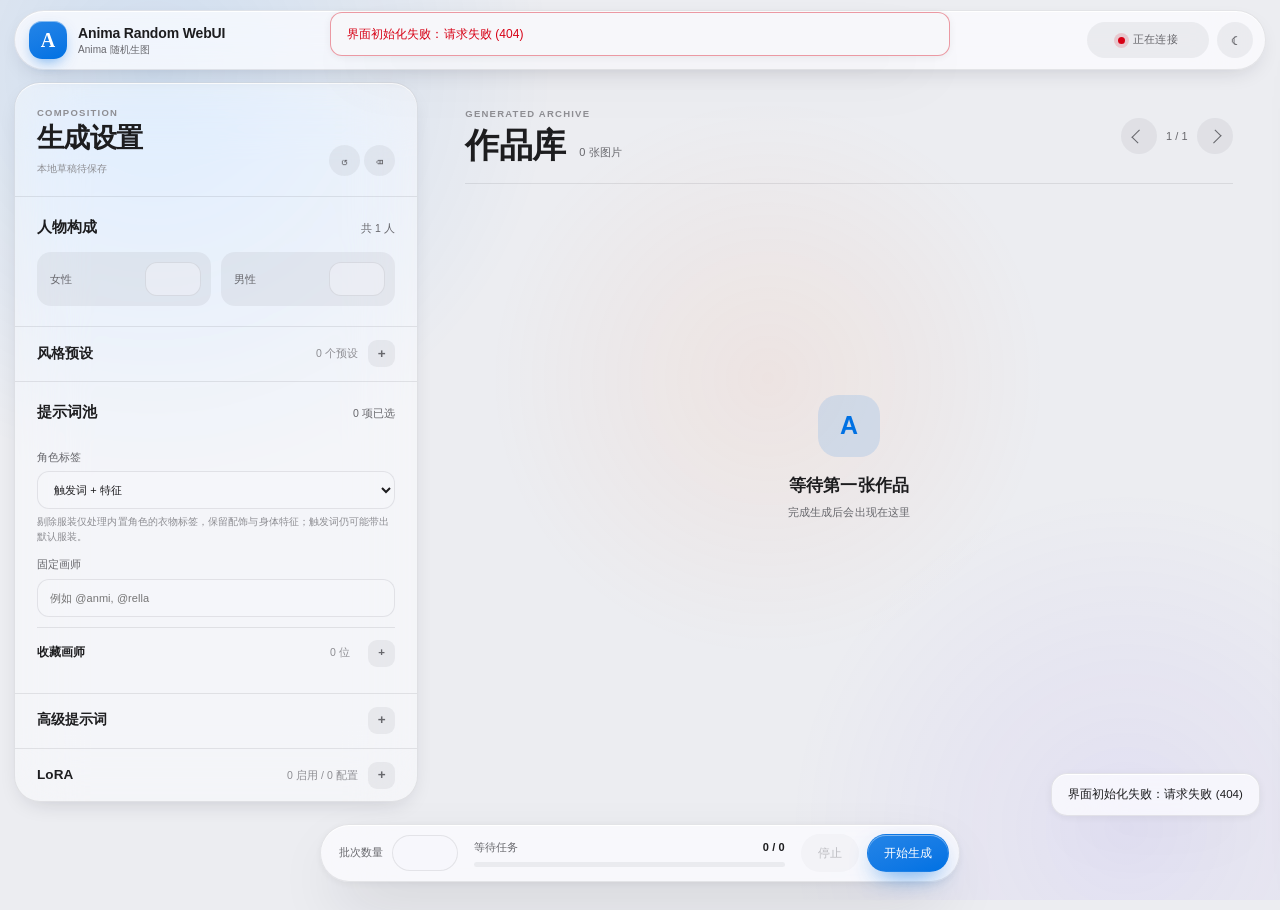
==== commit 02035649: "feat: publish lightweight Anima Random WebUI 0.1.0" ====
--- a/static/index.html
+++ b/static/index.html
@@ -14,7 +14,7 @@
       document.documentElement.dataset.theme = theme;
     })();
   </script>
-  <link rel="stylesheet" href="/static/styles.css?v=20261029-artwork-favorites">
+  <link rel="stylesheet" href="/static/styles.css?v=20261107-topbar-align-right">
 
   <link rel="stylesheet" href="/static/history-detail.css?v=20261028-remove-artwork-management">
   <link rel="stylesheet" href="/static/artwork-favorites.css?v=20261029-favorites-motion">
--- a/static/styles.css
+++ b/static/styles.css
@@ -1,5 +1,5 @@
 /* ============================================================
-   Anima Random Studio — Liquid Glass 主题
+   Anima Random WebUI — Liquid Glass 主题
    直接替换 static/styles.css（保留所有原选择器契约，兼容现有交互状态）
    说明：本文件面向本机 Chrome/Edge，使用真实 backdrop-filter。
    ============================================================ */
@@ -170,6 +170,17 @@
   animation: bar-in var(--motion-slow) var(--spring) both;
 }
 .brand { width: max-content; display: inline-flex; align-items: center; gap: 11px; color: inherit; text-decoration: none; }
+.top-meta { justify-self: end; }
+.history-filter { display: flex; align-items: center; justify-content: flex-end; gap: 8px; margin: -5px 0 15px; color: var(--text-secondary); font-size: 12px; }
+.history-filter select { max-width: 180px; background: var(--surface); color: var(--text); padding: 7px 11px; border: 1px solid var(--separator); border-radius: 9px; }
+.history-transfer-actions { display: flex; gap: 8px; flex-wrap: wrap; margin-top: 18px; }
+@media (max-width: 760px) {
+  .topbar { gap: 8px; padding: 0 8px; margin-inline: 8px; }
+  .topbar .brand-copy, .topbar .connection small { display: none; }
+  .topbar .status-badge { padding: 7px; }
+  .topbar .status-badge > span { display: none; }
+  .topbar .top-meta { gap: 5px; }
+}
 .brand-mark {
   width: 38px;
   height: 38px;
@@ -182,7 +193,7 @@
   font: 600 20px/1 Georgia, serif;
   transition: transform .5s var(--spring);
 }
-.brand:hover .brand-mark { transform: scale(1.07) rotate(-4deg); }
+@media (hover: hover) and (pointer: fine) { .brand:hover .brand-mark { transform: scale(1.035) rotate(-3deg); } }
 .brand-copy { display: grid; line-height: 1; }
 .brand-copy strong { font-size: 14px; font-weight: 650; letter-spacing: -.01em; }
 .brand-copy small { margin-top: 5px; color: var(--text-secondary); font-size: 10px; }
@@ -190,7 +201,7 @@
 .batch-summary-copy { display: flex; justify-content: space-between; gap: 12px; margin-bottom: 6px; color: var(--text-secondary); font-size: 11px; }
 .batch-summary-copy strong { color: var(--text); font-weight: 600; font-variant-numeric: tabular-nums; }
 .progress-track { position: relative; height: 5px; overflow: hidden; background: var(--surface-muted); border-radius: 999px; }
-.progress-track div { position: relative; width: 0; height: 100%; overflow: hidden; background: var(--accent); border-radius: inherit; transition: width .7s var(--spring); }
+.progress-track div { position: relative; width: 100%; height: 100%; overflow: hidden; background: var(--accent); border-radius: inherit; transform: scaleX(0); transform-origin: left center; transition: transform .2s ease-out; }
 .progress-track div::after {
   content: "";
   position: absolute;
@@ -221,7 +232,6 @@
   border: 1px solid var(--separator);
   border-radius: 999px;
   box-shadow: inset 0 1px 0 var(--edge), var(--shadow-lg);
-  animation: pill-in var(--motion-slow) var(--spring) both;
 }
 .command-deck .quantity-field { width: auto; display: grid; grid-template-columns: auto 66px; align-items: center; gap: 9px; white-space: nowrap; }
 .command-deck .quantity-field input { height: 36px; text-align: center; font-weight: 650; border-radius: 999px; }
@@ -244,7 +254,7 @@
   white-space: nowrap;
 }
 .status-badge i { width: 7px; height: 7px; border-radius: 50%; background: var(--text-tertiary); }
-.status-badge.online i { background: var(--success); box-shadow: 0 0 0 4px color-mix(in srgb, var(--success) 16%, transparent); animation: breathe 3.4s ease-in-out infinite; }
+.status-badge.online i { background: var(--success); box-shadow: 0 0 0 4px color-mix(in srgb, var(--success) 16%, transparent); }
 .status-badge.offline i { background: var(--danger); box-shadow: 0 0 0 4px color-mix(in srgb, var(--danger) 15%, transparent); }
 
 /* ---------- 按钮 ---------- */
@@ -262,10 +272,10 @@
   font-size: 12px;
   font-weight: 570;
   white-space: nowrap;
-  transition: background-color .25s ease, border-color .25s ease, color .25s ease, transform .4s var(--spring), filter .25s ease, opacity .2s ease;
-}
-.button:hover:not(:disabled) { transform: translateY(-1px); }
-.button:active:not(:disabled), .icon-button:active:not(:disabled), .dimension-mode button:active, .image-card button:active { transform: scale(.96); }
+  transition: background-color .16s ease, border-color .16s ease, color .16s ease, transform .22s var(--spring), filter .16s ease, opacity .16s ease;
+}
+@media (hover: hover) and (pointer: fine) { .button:hover:not(:disabled) { transform: translateY(-1px); } }
+.button:active:not(:disabled), .icon-button:active:not(:disabled), .dimension-mode button:active, .image-card-open:active { transform: scale(.975); transition-duration: 80ms; }
 .button:disabled, .icon-button:disabled { cursor: not-allowed; opacity: .4; }
 .button.primary {
   color: #fff;
@@ -291,16 +301,18 @@
   border-radius: 999px;
   font-size: 16px;
   line-height: 0;
-  transition: color .25s ease, background-color .25s ease, transform .4s var(--spring);
-}
-.icon-button:hover:not(:disabled) { color: var(--text); background: var(--surface-pressed); transform: scale(1.06); }
+  transition: color .16s ease, background-color .16s ease, transform .22s var(--spring);
+}
+.icon-button:hover:not(:disabled) { color: var(--text); background: var(--surface-pressed); }
 .theme-toggle { font-size: 14px; }
-.theme-toggle:hover:not(:disabled) { transform: rotate(-24deg) scale(1.06); }
+@media (hover: hover) and (pointer: fine) {
+  .icon-button:hover:not(:disabled) { transform: scale(1.035); }
+  .theme-toggle:hover:not(:disabled) { transform: rotate(-12deg) scale(1.035); }
+}
 
 /* 用几何图标替代字形箭头，避免字体侧 bearing 造成视觉偏心。 */
 #prevPage, #nextPage, #poolPrev, #poolNext, .image-preview-nav { position: relative; font-size: 0; }
-#prevPage::before, #nextPage::before, #poolPrev::before, #poolNext::before,
-.image-preview-nav::before {
+#prevPage::before, #nextPage::before, #poolPrev::before, #poolNext::before, .image-preview-nav::before {
   content: "";
   position: absolute;
   inset: 0;
@@ -320,11 +332,7 @@
 }
 .icon-button.dark[aria-label*="关闭"],
 .icon-button.dark[aria-label*="收起"] { position: relative; }
-.dialog-close::before, .dialog-close::after,
-.icon-button.dark[aria-label*="关闭"]::before,
-.icon-button.dark[aria-label*="关闭"]::after,
-.icon-button.dark[aria-label*="收起"]::before,
-.icon-button.dark[aria-label*="收起"]::after {
+.dialog-close::before, .dialog-close::after, .icon-button.dark[aria-label*="关闭"]::before, .icon-button.dark[aria-label*="关闭"]::after, .icon-button.dark[aria-label*="收起"]::before, .icon-button.dark[aria-label*="收起"]::after {
   content: "";
   position: absolute;
   inset: 0;
@@ -352,7 +360,6 @@
   box-shadow: inset 0 1px 0 var(--edge), var(--shadow-sm);
   scrollbar-width: thin;
   scrollbar-color: var(--separator-strong) transparent;
-  animation: rise-in var(--motion-slow) var(--spring) both;
 }
 .panel-title { display: grid; grid-template-columns: minmax(0, 1fr) auto; align-items: end; gap: 9px; padding: 24px 22px 20px; border-bottom: 1px solid var(--separator); }
 .panel-title h1, .history-header h1 { margin: 6px 0 0; font-size: 27px; font-weight: 700; letter-spacing: -.02em; line-height: 1.1; }
@@ -393,7 +400,7 @@
 /* ---------- 词池卡片 ---------- */
 .dimension-list { display: grid; gap: 10px; }
 .dimension-row { padding: 14px; background: var(--surface); border: 1px solid var(--separator); border-radius: var(--r-md); box-shadow: inset 0 1px 0 var(--edge); transition: border-color .3s ease, background-color .3s ease, transform .45s var(--spring); }
-.dimension-row:hover { transform: translateY(-2px); }
+@media (hover: hover) and (pointer: fine) { .dimension-row:hover { transform: translateY(-2px); } }
 .dimension-row.mode-pool { border-color: color-mix(in srgb, var(--accent) 26%, transparent); }
 .dimension-row.mode-fixed { border-color: color-mix(in srgb, var(--warning) 30%, transparent); }
 .dimension-heading { min-height: 36px; display: flex; align-items: center; justify-content: space-between; gap: 8px; }
@@ -404,7 +411,7 @@
 .dimension-heading strong { font-size: 12.5px; font-weight: 620; }
 .dimension-heading small { color: var(--text-secondary); font-size: 9.5px; }
 .manage-pool { padding: 5px 11px; color: var(--accent); background: var(--accent-soft); border: 0; border-radius: 999px; font-size: 10.5px; font-weight: 570; white-space: nowrap; transition: transform .4s var(--spring), filter .25s ease; }
-.manage-pool:hover { transform: translateX(2px); filter: brightness(1.08); }
+@media (hover: hover) and (pointer: fine) { .manage-pool:hover { transform: translateX(2px); filter: brightness(1.08); } }
 .dimension-mode { display: grid; grid-template-columns: repeat(3, 1fr); gap: 2px; margin-top: 11px; padding: 3px; background: var(--surface-muted); border-radius: 12px; }
 .dimension-mode button { height: 29px; color: var(--text-secondary); background: transparent; border: 0; border-radius: 9px; font-size: 10.5px; transition: color .3s ease, background-color .3s var(--spring), box-shadow .3s ease; }
 .dimension-mode button.active { color: var(--text); background: var(--chrome-solid); box-shadow: inset 0 1px 0 var(--edge), 0 2px 8px -3px rgba(0, 0, 0, .22); font-weight: 600; }
@@ -419,13 +426,14 @@
 .advanced-section { padding-block: 0; }
 .advanced-section summary { height: 54px; display: flex; align-items: center; justify-content: space-between; cursor: pointer; list-style: none; font-size: 13.5px; font-weight: 620; }
 .advanced-section summary::-webkit-details-marker, .artist-favorites-section summary::-webkit-details-marker { display: none; }
-.advanced-section summary i, .artist-favorites-section summary i { display: grid; place-items: center; width: 27px; height: 27px; color: var(--text-secondary); background: var(--surface-muted); border-radius: 9px; font: normal 15px/1 inherit; transition: transform .5s var(--spring), background-color .25s ease; }
+.advanced-section summary i, .artist-favorites-section summary i { display: grid; place-items: center; width: 27px; height: 27px; color: var(--text-secondary); background: var(--surface-muted); border-radius: 9px; font: normal 15px/1 inherit; transition: transform .2s var(--spring), background-color .16s ease; }
 .advanced-section summary:hover i { background: var(--surface-pressed); }
 .advanced-section[open] summary i, .artist-favorites-section[open] summary i { transform: rotate(45deg); }
-.advanced-section[open] .details-content { animation: disclose var(--motion-medium) var(--spring); }
-.artist-favorites-section[open] .artist-favorites-body { animation: disclose var(--motion-medium) var(--spring); }
+.advanced-section:not([data-motion-disclosure])[open] .details-content { animation: disclose var(--motion-medium) var(--spring); }
+.artist-favorites-section:not([data-motion-disclosure])[open] .artist-favorites-body { animation: disclose var(--motion-medium) var(--spring); }
 .details-content { padding-bottom: 19px; }
 .details-content .field:first-child { margin-top: 0; }
+.model-repair-section #manageResourceOwnership { margin-top: 12px; }
 .summary-value { min-width: 0; margin-left: auto; margin-right: 10px; overflow: hidden; color: var(--text-tertiary); text-overflow: ellipsis; white-space: nowrap; font-size: 10.5px; font-weight: 500; }
 
 .artist-favorites-section { margin-top: 10px; border-top: 1px solid var(--separator); }
@@ -434,7 +442,7 @@
 .artist-favorites { display: flex; flex-wrap: wrap; gap: 6px; }
 .artist-favorites:empty { display: none; }
 .artist-chip { max-width: 180px; display: grid; gap: 1px; padding: 6px 11px; overflow: hidden; color: var(--accent); text-align: left; background: var(--accent-soft); border: 0; border-radius: 10px; transition: transform .4s var(--spring), filter .25s ease; }
-.artist-chip:hover { transform: translateY(-2px); filter: brightness(1.06); }
+@media (hover: hover) and (pointer: fine) { .artist-chip:hover { transform: translateY(-2px); filter: brightness(1.06); } }
 .artist-chip strong, .artist-chip small { overflow: hidden; text-overflow: ellipsis; white-space: nowrap; }
 .artist-chip strong { font-size: 10.5px; }
 .artist-chip small { color: var(--text-secondary); font-size: 8.5px; }
@@ -458,7 +466,8 @@
 .lora-search { display: block; margin-bottom: 12px; }
 .lora-catalog { max-height: min(58vh, 560px); overflow-y: auto; overflow-x: hidden; display: grid; grid-template-columns: repeat(auto-fill, minmax(280px, 1fr)); gap: 8px; }
 .lora-catalog-item { min-width: 0; display: grid; grid-template-columns: 84px minmax(0, 1fr) 24px; align-items: center; gap: 11px; min-height: 112px; padding: 8px; color: var(--text); text-align: left; background: var(--surface-muted); border: 1px solid transparent; border-radius: 16px; transition: background-color .3s ease, transform .35s var(--spring), border-color .25s ease; }
-.lora-catalog-item:hover:not(:disabled) { background: var(--surface-pressed); border-color: color-mix(in srgb, var(--accent) 28%, transparent); transform: translateY(-2px); }
+.lora-catalog-item:hover:not(:disabled) { background: var(--surface-pressed); border-color: color-mix(in srgb, var(--accent) 28%, transparent); }
+@media (hover: hover) and (pointer: fine) { .lora-catalog-item:hover:not(:disabled) { transform: translateY(-2px); } }
 .lora-catalog-preview { position: relative; width: 84px; height: 96px; overflow: hidden; display: grid; place-items: center; background: linear-gradient(145deg, var(--surface-pressed), var(--surface-muted)); border: 1px solid var(--separator); border-radius: 12px; }
 .lora-catalog-preview img { position: relative; z-index: 1; width: 100%; height: 100%; object-fit: cover; }
 .lora-preview-placeholder { position: absolute; color: var(--text-tertiary); font-size: 10px; font-weight: 700; letter-spacing: .12em; }
@@ -525,9 +534,9 @@
   border-radius: 999px;
   box-shadow: inset 0 1px 3px rgba(0, 0, 0, .18);
   cursor: pointer;
-  transition: background-color .4s var(--spring);
-}
-.switch-row input::before { content: ""; display: block; width: 21px; height: 21px; background: #fff; border-radius: 50%; box-shadow: 0 1px 4px rgba(0, 0, 0, .32); transition: transform .45s var(--spring); }
+  transition: background-color .18s ease;
+}
+.switch-row input::before { content: ""; display: block; width: 21px; height: 21px; background: #fff; border-radius: 50%; box-shadow: 0 1px 4px rgba(0, 0, 0, .32); transition: transform .24s var(--spring); }
 .switch-row input:checked { background: var(--accent); }
 .switch-row input:checked::before { transform: translateX(17px); }
 .sampling-switches, .second-sampler-drawer { grid-column: 1 / -1; }
@@ -569,20 +578,19 @@
   border: 1px solid var(--separator);
   border-radius: var(--r-md);
   box-shadow: inset 0 1px 0 var(--edge), var(--shadow-sm);
-  backdrop-filter: blur(var(--blur)) saturate(180%);
-  -webkit-backdrop-filter: blur(var(--blur)) saturate(180%);
-  animation: reveal var(--motion-medium) var(--spring) both;
   transition: transform var(--motion-medium) var(--spring), box-shadow var(--motion-medium) ease;
 }
-.image-card:hover { transform: translateY(-5px); box-shadow: inset 0 1px 0 var(--edge), var(--shadow-lg); }
+@media (hover: hover) and (pointer: fine) { .image-card:hover { transform: translateY(-2px); box-shadow: inset 0 1px 0 var(--edge), var(--shadow-lg); } }
 .image-card.is-loading::after {
   content: "";
   position: absolute;
   z-index: 1;
-  inset: 8px 8px 54px;
+  top: 8px;
+  bottom: 54px;
+  left: 0;
+  width: 44%;
   border-radius: calc(var(--r-md) - 6px);
   background: linear-gradient(105deg, transparent 25%, color-mix(in srgb, var(--edge) 42%, transparent) 48%, transparent 72%);
-  background-size: 220% 100%;
   animation: card-shimmer 1.1s linear infinite;
   pointer-events: none;
 }
@@ -600,10 +608,10 @@
   font-size: 10px;
   pointer-events: none;
 }
-.image-card button { width: 100%; padding: 0; color: inherit; text-align: left; background: none; border: 0; }
+.image-card .image-card-open { width: 100%; padding: 0; color: inherit; text-align: left; background: none; border: 0; }
 .image-card img { display: block; width: 100%; aspect-ratio: 3 / 4; object-fit: cover; background: var(--surface-muted); border-radius: calc(var(--r-md) - 6px); opacity: .28; transition: transform var(--motion-slow) var(--spring), opacity var(--motion-fast) ease, filter var(--motion-fast) ease; }
 .image-card img.image-loaded { opacity: 1; }
-.image-card:hover img { transform: scale(1.02); }
+@media (hover: hover) and (pointer: fine) { .image-card:hover img { transform: scale(1.015); } }
 .image-card img.image-failed { opacity: .16; }
 .card-copy { padding: 11px 8px 6px; }
 .card-copy strong { display: block; overflow: hidden; color: var(--text); text-overflow: ellipsis; white-space: nowrap; font-size: 11.5px; font-weight: 570; }
@@ -614,8 +622,7 @@
 .empty-state small { margin-top: 7px; font-size: 10.5px; }
 
 /* ---------- 词池抽屉 ---------- */
-.drawer-backdrop { position: fixed; z-index: 45; inset: 0; background: rgba(0, 0, 0, .3); backdrop-filter: blur(6px); animation: veil-in var(--motion-medium) ease both; }
-.drawer-backdrop.closing { animation: veil-out var(--motion-fast) ease both; }
+.drawer-backdrop { position: fixed; z-index: 45; inset: 0; background: rgba(0, 0, 0, .3); backdrop-filter: blur(6px); }
 .pool-drawer {
   position: fixed;
   z-index: 46;
@@ -633,6 +640,7 @@
   transition: transform var(--motion-slow) var(--spring);
 }
 .pool-drawer.open { transform: translateX(0) scale(1); }
+.pool-drawer > * { min-width: 0; }
 .drawer-header { display: flex; align-items: flex-start; justify-content: space-between; gap: 20px; padding: 22px 24px 16px; border-bottom: 1px solid var(--separator); }
 .drawer-header h2, .dialog-heading h2, .detail-copy h2 { margin: 6px 0 0; font-size: 24px; font-weight: 680; letter-spacing: -.015em; }
 .drawer-header p { margin: 6px 0 0; color: var(--text-secondary); font-size: 11px; }
@@ -644,8 +652,19 @@
 .compact-check { height: 38px; display: flex; align-items: center; gap: 7px; padding: 0 12px; color: var(--text-secondary); background: var(--surface-muted); border: 1px solid transparent; border-radius: 999px; font-size: 10.5px; white-space: nowrap; transition: background-color .25s ease; }
 .compact-check:has(input:checked) { color: var(--accent); background: var(--accent-soft); }
 .compact-check input { width: 14px; height: 14px; accent-color: var(--accent); box-shadow: none; }
-.pool-actions { display: flex; gap: 7px; padding: 0 24px 12px; }
-.pool-actions .button:last-child { margin-left: auto; }
+.pool-actions { display: grid; grid-template-columns: minmax(0, 1fr) auto; align-items: start; gap: 12px 20px; padding: 0 24px 14px; }
+.pool-selection-actions, .pool-content-actions { display: flex; align-items: center; flex-wrap: wrap; gap: 7px; min-width: 0; }
+.pool-content-actions { justify-content: flex-end; }
+.pool-actions .button { min-height: 44px; font-size: 13px; }
+.pool-more-selection { position: relative; }
+.pool-more-selection > summary { list-style: none; cursor: pointer; }
+.pool-more-selection > summary::-webkit-details-marker { display: none; }
+.pool-more-selection > summary::after { content: "⌄"; margin-left: 6px; }
+.pool-more-selection[open] > summary { background: var(--surface-pressed); }
+.pool-more-content { position: absolute; z-index: 6; inset: calc(100% + 6px) auto auto 0; width: min(280px, calc(100vw - 32px)); padding: 12px; background: var(--chrome-solid); border: 1px solid var(--separator); border-radius: var(--r-md); box-shadow: var(--shadow-lg); transform-origin: top left; }
+.pool-more-content .button { width: 100%; }
+.pool-more-content p { margin: 8px 2px 0; color: var(--text-secondary); font-size: 13px; line-height: 1.6; }
+#poolModeNote { max-width: 58ch; line-height: 1.5; color: var(--accent); }
 .pool-browser { min-height: 0; display: grid; grid-template-columns: 250px minmax(0, 1fr); border-top: 1px solid var(--separator); }
 .pool-sidebar { min-height: 0; overflow: auto; padding: 14px 12px 22px; background: var(--sidebar); border-right: 1px solid var(--separator); scrollbar-width: thin; scrollbar-color: var(--separator-strong) transparent; }
 .facet-section { margin-bottom: 18px; }
@@ -658,7 +677,7 @@
 .facet-section button.active { color: var(--accent); background: var(--accent-soft); font-weight: 600; }
 .facet-heading { display: flex; align-items: center; justify-content: space-between; gap: 8px; margin: 0 8px 8px; }
 .facet-heading h3 { margin: 0; }
-.facet-heading button { width: 26px; min-height: 26px; display: grid; place-items: center; padding: 0; color: var(--accent); background: var(--surface-muted); border-color: transparent; border-radius: 9px; font-size: 15px; }
+.facet-heading button { flex: 0 0 26px; width: 26px; height: 26px; min-height: 26px; display: grid; grid-template-columns: 1fr; place-items: center; gap: 0; padding: 0; color: var(--accent); background: var(--surface-muted); border-color: transparent; border-radius: 9px; font-size: 15px; line-height: 1; }
 .custom-group-section { padding-top: 12px; border-top: 1px solid var(--separator); }
 .collection-row { min-width: 0; display: grid !important; grid-template-columns: minmax(0, 1fr) 26px; gap: 3px !important; }
 .collection-row .collection-edit { width: 26px; padding: 0; place-items: center; }
@@ -682,7 +701,7 @@
 .conflict-banner strong { font-size: 10.5px; }
 .pool-grid { min-height: 0; overflow: auto; display: grid; grid-template-columns: repeat(3, minmax(0, 1fr)); align-content: start; gap: 9px; padding: 12px 18px 20px; }
 .pool-item { position: relative; min-width: 0; height: 106px; background: var(--surface); border: 1px solid var(--separator); border-radius: 16px; transition: background-color .3s ease, border-color .3s ease, transform .4s var(--spring); }
-.pool-item:hover { transform: translateY(-2px); }
+@media (hover: hover) and (pointer: fine) { .pool-item:hover { transform: translateY(-2px); } }
 .pool-item.selected { background: var(--accent-soft); border-color: color-mix(in srgb, var(--accent) 34%, transparent); }
 .pool-item.favorite { box-shadow: inset 0 2px 0 var(--favorite); }
 .pool-item label { height: 100%; display: grid; grid-template-columns: 0 68px minmax(0, 1fr); align-items: center; gap: 10px; padding: 9px; cursor: pointer; }
@@ -697,7 +716,7 @@
 .pool-item-copy em { padding: 2px 6px; color: var(--accent); background: var(--accent-soft); border-radius: 5px; font-size: 8px; font-style: normal; }
 .item-tools { position: absolute; top: 6px; right: 6px; display: grid; gap: 3px; }
 .item-tools button { width: 24px; height: 24px; display: grid; place-items: center; padding: 0; color: var(--text-secondary); background: var(--chrome-solid); border: 1px solid var(--separator); border-radius: 8px; font-size: 13px; transition: color .2s ease, transform .35s var(--spring); }
-.item-tools button:hover:not(:disabled) { transform: scale(1.1); }
+@media (hover: hover) and (pointer: fine) { .item-tools button:hover:not(:disabled) { transform: scale(1.04); } }
 .item-tools .favorite-toggle.active { color: var(--favorite); }
 .item-tools button:disabled { opacity: .3; cursor: not-allowed; }
 .pool-empty { display: grid; place-content: center; color: var(--text-secondary); font-size: 12px; }
@@ -715,15 +734,14 @@
   backdrop-filter: blur(calc(var(--blur) + 12px)) saturate(190%);
   -webkit-backdrop-filter: blur(calc(var(--blur) + 12px)) saturate(190%);
 }
-dialog[open] { animation: materialize var(--motion-medium) var(--spring) both; }
-dialog::backdrop { background: rgba(0, 0, 0, .32); backdrop-filter: blur(8px); }
+dialog::backdrop { background: rgba(0, 0, 0, .32); backdrop-filter: blur(8px); opacity: var(--motion-backdrop-opacity, 1); }
 .compact-dialog { width: min(520px, calc(100vw - 28px)); }
 .compact-dialog form, .import-dialog form, .artist-dialog form { padding: 26px; }
 .favorite-selection-create { display: grid; grid-template-columns: minmax(0, 1fr) auto; align-items: end; gap: 8px; }
 .favorite-selection-create .field { margin: 0; }
 .dialog-heading { display: flex; justify-content: space-between; gap: 20px; margin-bottom: 18px; }
 .dialog-heading .icon-button, .drawer-header .icon-button { border-radius: 12px; }
-.dialog-heading .icon-button:hover:not(:disabled), .drawer-header .icon-button:hover:not(:disabled), .dialog-close:hover { transform: rotate(90deg); }
+@media (hover: hover) and (pointer: fine) { .dialog-heading .icon-button:hover:not(:disabled), .drawer-header .icon-button:hover:not(:disabled), .dialog-close:hover { transform: scale(1.04); } }
 .dialog-actions { display: grid; grid-template-columns: auto 1fr auto auto; align-items: center; gap: 8px; margin-top: 22px; }
 .favorite-groups { display: grid; gap: 7px; max-height: 260px; overflow-y: auto; overflow-x: hidden; }
 .favorite-group-check { min-height: 40px; display: flex; align-items: center; gap: 10px; padding: 8px 12px; color: var(--text); background: var(--surface-muted); border: 1px solid transparent; border-radius: 12px; font-size: 11.5px; transition: background-color .25s ease, border-color .25s ease; }
@@ -793,16 +811,21 @@
 .delete-choice:last-of-type strong, #deleteGroupItemsOption strong { color: var(--danger); }
 .delete-choice.destructive small { color: var(--danger); }
 .detail-dialog { width: min(1050px, calc(100vw - 28px)); max-height: calc(100vh - 28px); overflow-y: auto; overflow-x: hidden; }
-.dialog-close { position: absolute; z-index: 2; top: 13px; right: 13px; width: 35px; height: 35px; display: grid; place-items: center; padding: 0; color: var(--text-secondary); background: var(--chrome-solid); border: 1px solid var(--separator); border-radius: 50%; font-size: 0; line-height: 0; transition: transform .45s var(--spring); }
+.dialog-close { position: absolute; z-index: 2; top: 13px; right: 13px; width: 35px; height: 35px; display: grid; place-items: center; padding: 0; color: var(--text-secondary); background: var(--chrome-solid); border: 1px solid var(--separator); border-radius: 50%; font-size: 0; line-height: 0; transition: transform .22s var(--spring); }
 .detail-layout { display: grid; grid-template-columns: minmax(0, 48%) minmax(0, 1fr); }
 .detail-layout figure { min-height: 620px; margin: 0; background: var(--surface-muted); }
 .detail-layout figure img { width: 100%; height: 100%; display: block; object-fit: cover; }
 .detail-copy { min-width: 0; padding: 32px; }
+.detail-header { display: flex; align-items: flex-end; justify-content: space-between; gap: 12px; padding-right: 18px; }
+.detail-header > div { min-width: 0; }
+.detail-header .kicker { display: block; overflow-wrap: anywhere; }
+.detail-header > .button { flex-shrink: 0; }
+.detail-scroll, .detail-main, .detail-footer, .detail-drawer-home { display: contents; }
 .detail-copy dl { display: grid; grid-template-columns: 1fr 1fr; gap: 8px; margin: 20px 0; }
 .detail-copy dl div { padding: 10px 12px; background: var(--surface-muted); border: 0; border-radius: 13px; }
 .detail-copy dt { color: var(--text-tertiary); font-size: 9.5px; }
 .detail-copy dd { margin: 4px 0 0; font-size: 11.5px; font-weight: 560; font-variant-numeric: tabular-nums; }
-.detail-copy > label { display: grid; gap: 6px; margin-top: 13px; color: var(--text-secondary); font-size: 10.5px; }
+.detail-main > label { display: grid; gap: 6px; margin-top: 13px; color: var(--text-secondary); font-size: 10.5px; }
 .selection-summary { margin: 18px 0; }
 .selection-summary > div { display: grid; gap: 7px; margin-top: 8px; }
 .selection-summary > div > span { display: grid; grid-template-columns: 45px 1fr; gap: 8px; color: var(--text); font-size: 10.5px; }
@@ -812,7 +835,7 @@
 
 /* ---------- 全尺寸图片预览 ---------- */
 html.image-preview-open { overflow: hidden; }
-html.image-preview-open #detailImage { visibility: hidden; }
+.image-preview-source-hidden { visibility: hidden; }
 .image-preview-dialog {
   position: fixed;
   inset: 0;
@@ -831,7 +854,7 @@
   -webkit-backdrop-filter: none;
 }
 .image-preview-dialog[open] { animation: none; }
-.image-preview-dialog::backdrop { background: transparent; backdrop-filter: blur(18px) saturate(165%); -webkit-backdrop-filter: blur(18px) saturate(165%); }
+.image-preview-dialog::backdrop { background: transparent; backdrop-filter: none; -webkit-backdrop-filter: none; }
 .image-preview-dialog .dialog-close {
   z-index: 3;
   top: max(13px, env(safe-area-inset-top));
@@ -878,6 +901,9 @@
   z-index: 0;
   inset: 0;
   background: color-mix(in srgb, var(--chrome-heavy) 54%, rgba(0, 0, 0, .46));
+  /* Fade the glass with the veil, not abruptly when the native dialog closes. */
+  backdrop-filter: blur(18px) saturate(165%);
+  -webkit-backdrop-filter: blur(18px) saturate(165%);
   cursor: zoom-out;
 }
 .image-preview-stage {
@@ -899,8 +925,8 @@
   display: block;
   width: auto;
   height: auto;
-  max-width: min(92vw, calc(100vw - 48px));
-  max-height: min(92dvh, calc(100dvh - 48px));
+  max-width: none;
+  max-height: none;
   object-fit: contain;
   border-radius: var(--r-md);
   box-shadow: inset 0 1px 0 var(--edge), var(--shadow-lg);
@@ -911,7 +937,6 @@
   pointer-events: auto;
   transform-origin: center;
 }
-.image-preview-dialog[open] .image-preview-image { will-change: transform; }
 .image-preview-image.is-zoomed { cursor: grab; }
 .image-preview-image.is-interacting { cursor: grabbing; }
 .image-preview-status {
@@ -952,18 +977,10 @@
 #toast.show { opacity: 1; transform: translateY(0) scale(1); }
 
 /* ---------- 动画 ---------- */
-@keyframes reveal { from { opacity: 0; transform: translateY(10px) scale(.985); } to { opacity: 1; transform: none; } }
 @keyframes disclose { from { opacity: 0; transform: translateY(-6px); } to { opacity: 1; transform: none; } }
-@keyframes materialize { from { opacity: 0; transform: scale(.94) translateY(24px); } to { opacity: 1; transform: none; } }
 @keyframes bar-in { from { opacity: 0; transform: translateY(-16px); } to { opacity: 1; transform: none; } }
-@keyframes pill-in { from { opacity: 0; transform: translate(-50%, 24px) scale(.94); } to { opacity: 1; transform: translate(-50%, 0) scale(1); } }
-@keyframes rise-in { from { opacity: 0; transform: translateY(20px); } to { opacity: 1; transform: none; } }
-@keyframes veil-in { from { opacity: 0; } to { opacity: 1; } }
-@keyframes veil-out { from { opacity: 1; } to { opacity: 0; } }
-@keyframes regeneration-out { from { opacity: 1; transform: translateY(0) scale(1); } to { opacity: 0; transform: translateY(-5px) scale(.985); } }
 @keyframes shimmer { from { transform: translateX(-110%); } to { transform: translateX(340%); } }
-@keyframes card-shimmer { from { background-position: 180% 0; } to { background-position: -40% 0; } }
-@keyframes breathe { 0%, 100% { opacity: .55; transform: scale(1); } 50% { opacity: 1; transform: scale(1.3); } }
+@keyframes card-shimmer { from { transform: translateX(-120%); } to { transform: translateX(340%); } }
 
 /* ---------- 响应式 ---------- */
 @media (max-width: 920px) {
@@ -971,7 +988,11 @@
   .topbar { gap: 12px; margin: 8px 10px 2px; padding-inline: 10px; }
   .brand-copy { display: none; }
   .batch-summary-copy span { display: none; }
-  .command-deck { bottom: 12px; grid-template-columns: auto minmax(100px, 1fr) auto; gap: 10px; width: calc(100vw - 20px); padding-left: 14px; }
+  .command-deck { bottom: 12px; grid-template-columns: auto minmax(0, 1fr) auto; gap: 10px; width: calc(100vw - 20px); padding-left: 14px; }
+  .command-deck .batch-summary .batch-summary-copy { flex-wrap: wrap; row-gap: 3px; }
+  .command-deck .batch-summary-copy > * { min-width: 0; overflow-wrap: anywhere; }
+  .command-deck .top-actions { white-space: nowrap; }
+  .command-deck #batchError { position: static; margin-top: 4px; white-space: normal; overflow-wrap: anywhere; }
   .status-badge { min-width: 36px; width: 36px; padding: 0; }
   .status-badge span { display: none; }
   .mobile-tabs { position: sticky; z-index: 25; top: var(--header-height); height: 48px; display: grid; grid-template-columns: 1fr 1fr; gap: 4px; margin: 0 10px; padding: 5px; background: var(--chrome); backdrop-filter: blur(var(--blur)) saturate(180%); -webkit-backdrop-filter: blur(var(--blur)) saturate(180%); border: 1px solid var(--separator); border-radius: 999px; box-shadow: inset 0 1px 0 var(--edge), var(--shadow-sm); }
@@ -984,6 +1005,10 @@
   .history-panel { padding: 20px 6px 48px; }
   .gallery { grid-template-columns: repeat(3, minmax(0, 1fr)); gap: 9px; }
   .pool-drawer { inset: 8px; width: auto; }
+  .pool-toolbar { grid-template-columns: minmax(0, 1fr) repeat(2, minmax(105px, 130px)); }
+  .pool-toolbar > * { min-width: 0; }
+  .pool-actions { grid-template-columns: minmax(0, 1fr); }
+  .pool-more-content { inset-inline: auto 0; transform-origin: top right; }
   .pool-grid { grid-template-columns: repeat(2, minmax(0, 1fr)); }
 }
 
@@ -1005,10 +1030,19 @@
   .pool-toolbar .search-field { grid-column: 1 / -1; }
   .pool-toolbar select, .pool-toolbar .button, .pool-toolbar .compact-check { min-width: 0; width: 100%; }
   .pool-toolbar #clearFilters { grid-column: 1 / -1; }
+  #poolDrawer .pool-toolbar { grid-template-columns: repeat(6, minmax(0, 1fr)); }
+  #poolDrawer .pool-toolbar .search-field { grid-column: 1 / -1; }
+  #poolDrawer .pool-toolbar select { grid-column: span 3; }
+  #poolDrawer .pool-toolbar .pool-sidebar-toggle, #poolDrawer .pool-toolbar .compact-check, #poolDrawer .pool-toolbar #clearFilters { grid-column: span 2; }
+  #poolDrawer .pool-toolbar .pool-sidebar-toggle, #poolDrawer .pool-toolbar #clearFilters { padding-inline: 5px; }
+  #poolDrawer .pool-toolbar .compact-check { justify-content: center; padding-inline: 5px; }
   .pool-sidebar-toggle { display: inline-flex; }
-  .pool-actions { display: grid; grid-template-columns: repeat(2, minmax(0, 1fr)); padding-inline: 14px; }
+  .pool-actions { grid-template-columns: minmax(0, 1fr); gap: 12px; padding-inline: 14px; }
+  .pool-selection-actions { display: grid; grid-template-columns: repeat(2, minmax(0, 1fr)); }
+  .pool-selection-actions > .button:last-child:nth-child(odd) { grid-column: 1 / -1; }
+  .pool-content-actions { display: grid; grid-template-columns: repeat(auto-fit, minmax(90px, 1fr)); padding-top: 12px; border-top: 1px solid var(--separator); }
   .pool-actions .button { min-width: 0; width: 100%; padding-inline: 7px; }
-  .pool-actions .button:last-child { grid-column: 1 / -1; margin-left: 0; }
+  .pool-more-content { inset-inline: auto 0; transform-origin: top right; }
   .favorite-selection-create { grid-template-columns: 1fr; }
   .pool-browser { position: relative; grid-template-columns: minmax(0, 1fr); }
   .pool-sidebar { position: absolute; z-index: 4; inset: 0; padding: 16px 14px 30px; background: var(--chrome-solid); border-right: 0; transform: translateX(-102%); transition: transform .5s var(--spring); }
@@ -1073,7 +1107,6 @@
 }
 
 /* ---------- 0.2.0 功能控件:队列 / 实时预览 / 采样进度 / 复现(随液态玻璃变量) ---------- */
-.command-deck .live-preview { width: 38px; height: 38px; object-fit: cover; border-radius: 12px; border: 1px solid var(--separator); background: var(--surface-muted); }
 .command-deck .batch-summary-copy { justify-content: flex-start; gap: 10px; }
 .command-deck .batch-summary-copy strong { margin-left: auto; }
 .batch-summary-copy small { color: var(--text-secondary); font-variant-numeric: tabular-nums; }
@@ -1089,9 +1122,9 @@
 .reproduce-actions { gap: 8px; }
 .variant-group { display: flex; gap: 6px; align-items: center; }
 .variant-group input { width: 64px; }
-.regeneration-drawer { position: relative; display: grid; gap: 12px; margin: 2px 0 12px; padding: 14px; border: 1px solid var(--separator); border-radius: 18px; background: color-mix(in srgb, var(--chrome-heavy) 92%, transparent); box-shadow: inset 0 1px 0 var(--edge), var(--shadow-sm); transform-origin: top left; animation: regeneration-in var(--motion-fast) cubic-bezier(.2,.8,.2,1) both; }
+.regeneration-drawer { position: relative; display: grid; gap: 12px; margin: 2px 0 12px; padding: 14px; border: 1px solid var(--separator); border-radius: 18px; background: color-mix(in srgb, var(--chrome-heavy) 92%, transparent); box-shadow: inset 0 1px 0 var(--edge), var(--shadow-sm); transform-origin: top left; }
 .regeneration-drawer[hidden] { display: none; }
-.regeneration-drawer.closing { animation: regeneration-out .18s cubic-bezier(.4, 0, 1, 1) both; pointer-events: none; }
+.regeneration-drawer.closing { pointer-events: none; }
 .variant-drawer { transform-origin: top right; }
 .regeneration-drawer header { display: flex; align-items: flex-start; justify-content: space-between; gap: 12px; }
 .regeneration-drawer h3 { margin: 3px 0 0; color: var(--text); font-size: 15px; line-height: 1.2; letter-spacing: -.01em; }
@@ -1132,7 +1165,6 @@
 .regeneration-footer > .button { min-width: 150px; }
 .regeneration-drawer > .button.primary { justify-self: end; }
 .sr-only { position: absolute; width: 1px; height: 1px; padding: 0; margin: -1px; overflow: hidden; clip: rect(0, 0, 0, 0); white-space: nowrap; border: 0; }
-@keyframes regeneration-in { from { opacity: 0; transform: translateY(-5px) scale(.985); } to { opacity: 1; transform: translateY(0) scale(1); } }
 .favorite-tree-row:focus-visible { outline: 2px solid var(--accent); outline-offset: 1px; }
 
 @media (max-width: 620px) {
@@ -1156,3 +1188,99 @@
 @media (prefers-reduced-transparency: reduce) {
   .regeneration-drawer { background: var(--chrome-solid); }
 }
+
+/* Workflow v2 model profiles and post-processing controls */
+.resource-summary { display:grid; grid-template-columns:repeat(2,minmax(0,1fr)); gap:.45rem .7rem; margin:.65rem 0; padding:.65rem .75rem; border:1px solid var(--line,#d8d8df); border-radius:12px; background:color-mix(in srgb, var(--surface,#fff) 85%, transparent); }
+.resource-summary div { min-width:0; display:flex; flex-direction:column; gap:.15rem; }
+.resource-summary dt { color:var(--muted,#777); font-size:.72rem; }
+.resource-summary dd { margin:0; overflow:hidden; text-overflow:ellipsis; white-space:nowrap; font-size:.78rem; }
+.resource-summary dd.missing { color:#c44; }
+.repair-subheading { display:flex; align-items:baseline; justify-content:space-between; gap:.7rem; margin:1rem 0 .45rem; }
+.repair-subheading span { font-weight:650; }
+.repair-subheading small { color:var(--muted,#777); font-size:.72rem; }
+.sampling-stage { grid-column:1 / -1; min-width:0; margin-top:.25rem; padding:.85rem; border:1px solid var(--separator); border-radius:var(--r-md); background:color-mix(in srgb,var(--surface) 74%,transparent); }
+.sampling-stage > .switch-row { margin:0; }
+.pipeline-flow { margin:0; color:var(--text); font-size:12px; line-height:1.8; overflow-wrap:anywhere; }
+.pipeline-help { margin-top:.35rem; }
+.pipeline-help > summary { cursor:pointer; color:var(--text-secondary); font-size:11px; }
+.pipeline-help .field-hint { margin-bottom:0; }
+.sampling-stage .repair-parameters { display:grid; grid-template-columns:repeat(2,minmax(0,1fr)); gap:.65rem; margin:.75rem 0 0; }
+.sampling-stage .compact-parameter-grid { grid-template-columns:repeat(2,minmax(0,1fr)); }
+#settingsForm [hidden] { display: none !important; }
+.sampling-stage .repair-parameters.disabled,
+.sampling-stage #latentSecondSamplerFields.disabled { display: none; }
+.sampling-fieldset { grid-column:1 / -1; display:grid; grid-template-columns:repeat(4,minmax(0,1fr)); gap:.6rem; min-width:0; margin:.2rem 0 0; padding:.65rem; border:1px solid var(--separator); border-radius:var(--r-sm); }
+.sampling-fieldset legend { padding:0 .3rem; color:var(--text-secondary); font-size:10px; font-weight:600; }
+.sampling-switch-list { grid-column:1 / -1; display:grid; grid-template-columns:repeat(2,minmax(0,1fr)); gap:.2rem .65rem; }
+.sampling-switch-list .switch-row { min-height:34px; padding:.25rem .4rem; }
+.sampling-switch-list .switch-row > span { font-size:10px; line-height:1.25; }
+.sampling-switch-list .switch-row strong { font-size:10px; line-height:1.25; }
+.sampling-switch-list .switch-row small { font-size:8px; line-height:1.2; }
+.resource-ownership-dialog { width:min(760px,calc(100vw - 28px)); max-height:min(88dvh,860px); padding:0; color:var(--text); background:var(--chrome-heavy); border:1px solid var(--separator); border-radius:var(--r-lg); box-shadow:var(--shadow-lg); }
+.resource-ownership-dialog::backdrop { background:rgba(0,0,0,.42); backdrop-filter:blur(5px); }
+.storage-warning, .storage-protection-note { white-space:pre-wrap; overflow-wrap:anywhere; border:1px solid #b97931; border-radius:12px; background:var(--surface); color:var(--text-primary); padding:12px 16px; font-size:12px; line-height:1.6; }
+.storage-warning { margin:12px 24px 0; }
+.storage-protection-note { margin:0 0 12px; max-height:9rem; overflow:auto; }
+.storage-warning[hidden] { display:none; }
+.resource-ownership-form { display:grid; gap:.75rem; padding:22px; }
+.ownership-toolbar { display:grid; grid-template-columns:180px minmax(0,1fr); gap:.7rem; }
+.ownership-summary { margin:0; color:var(--text-secondary); font-size:11px; }
+.ownership-list { max-height:48dvh; display:grid; gap:.35rem; overflow:auto; padding:.2rem; }
+.ownership-actions { display:flex; flex-wrap:wrap; gap:.5rem; }
+.ownership-actions a { text-decoration:none; }
+.ownership-actions a[hidden] { display:none; }
+.ownership-row { display:grid; grid-template-columns:minmax(0,1fr) minmax(130px,180px); align-items:start; gap:.75rem; padding:.55rem .65rem; background:var(--surface); border:1px solid var(--separator); border-radius:12px; }
+.ownership-row-copy { min-width:0; display:grid; gap:.15rem; }
+.ownership-row-copy strong,.ownership-row-copy small { overflow:hidden; text-overflow:ellipsis; white-space:nowrap; }
+.ownership-row-copy strong { font-size:11px; }
+.ownership-row-copy small { color:var(--text-tertiary); font-size:9px; }
+.ownership-row-copy .ownership-reason { white-space:normal; overflow-wrap:anywhere; color:var(--text-secondary); }
+.ownership-metadata { display:grid; gap:.3rem; font-size:10px; overflow-wrap:anywhere; }
+.ownership-metadata span { color:var(--text-secondary); }
+.dialog-actions { display:flex; justify-content:flex-end; }
+.inline-list { max-height:12rem; overflow:auto; }
+@media (max-width:600px) { .resource-summary { grid-template-columns:1fr; } .repair-subheading { align-items:flex-start; flex-direction:column; gap:.2rem; } .sampling-stage .repair-parameters,.sampling-stage .compact-parameter-grid { grid-template-columns:1fr; } .sampling-fieldset { grid-template-columns:repeat(2,minmax(0,1fr)); } .sampling-switch-list,.ownership-toolbar { grid-template-columns:1fr; } .ownership-row { grid-template-columns:minmax(0,1fr) 120px; } }
+
+/* Workflow parameter groups share the same order in both workbenches. */
+#baseSamplingFields { align-items:start; }
+#randomDualSection:not([hidden]), #randomDualSection > .parameter-grid { display:contents; }
+#randomDualSection[hidden], #baseSamplingFields [hidden] { display:none !important; }
+#baseSamplingFields #randomSeedControls { display:block; grid-column:1 / -1; margin:0; padding:0; border:0; background:none; }
+.shared-seed-controls { display:flex; gap:6px; align-items:center; min-width:0; }
+.shared-seed-controls input { min-width:0; flex:1; }
+.shared-seed-controls select { width:auto; max-width:110px; }
+.shared-seed-controls button { flex-shrink:0; }
+#latentSecondSamplerFields { display:grid; grid-template-columns:repeat(2,minmax(0,1fr)); gap:.65rem; margin:.75rem 0 0; }
+#pixelHiresResizeHint { grid-column:1 / -1; }
+#latentDoubleSamplingHint { grid-column:1 / -1; }
+#latentUpscaleFields { grid-template-columns:repeat(2,minmax(0,1fr)); }
+@media (max-width:600px) { #latentUpscaleFields, #latentSecondSamplerFields { grid-template-columns:1fr; } }
+
+/* Motion owns one visual state per surface; CSS only supplies its resting style. */
+[data-motion-state] { animation: none !important; }
+[data-motion-state="opening"], [data-motion-state="closing"], [data-motion-indicator], .pool-drawer[data-motion-state], .queue-panel[data-motion-state], #toast[data-motion-state], .pool-sidebar[data-motion-sidebar] { transition: none !important; }
+details[data-motion-disclosure] > :not(summary) { animation: none !important; }
+.advanced-section[data-motion-target-open="false"] > summary i,
+.artist-favorites-section[data-motion-target-open="false"] > summary i { transform: rotate(0); }
+.image-card.is-offscreen::after,
+html[data-motion-paused] .image-card.is-loading::after,
+html[data-motion-paused] .progress-track div::after { animation-play-state: paused; }
+.progress-track:not(.is-active) div::after { animation: none; opacity: 0; }
+
+/* Press feedback starts on pointer-down and wins over the hovered state. */
+.button:active:not(:disabled), .icon-button:active:not(:disabled), .dialog-heading .icon-button:active:not(:disabled), .drawer-header .icon-button:active:not(:disabled), .dialog-close:active, .dimension-mode button:active, .image-card-open:active, .manage-pool:active, .artist-chip:active, .item-tools button:active:not(:disabled) {
+  transform: scale(.975);
+  transition-duration: 80ms;
+}
+@media (prefers-reduced-motion: reduce) {
+  .image-card.is-loading::after, .progress-track div::after { animation: none; opacity: 0; }
+  .button:hover:not(:disabled), .button:active:not(:disabled), .icon-button:not(.image-preview-nav):hover:not(:disabled), .icon-button:not(.image-preview-nav):active:not(:disabled), .dialog-heading .icon-button:hover:not(:disabled), .drawer-header .icon-button:hover:not(:disabled), .dialog-close:hover, .dialog-close:active, .brand:hover .brand-mark, .dimension-row:hover, .dimension-mode button:active, .manage-pool:hover, .manage-pool:active, .artist-chip:hover, .artist-chip:active, .lora-catalog-item:hover:not(:disabled), .pool-item:hover, .image-card:hover, .image-card:hover img, .image-card-open:active, .item-tools button:hover:not(:disabled), .item-tools button:active:not(:disabled) { transform: none; }
+}
+@media (prefers-reduced-transparency: reduce), (prefers-contrast: more) {
+  .glass, .topbar, .mobile-tabs, .pool-drawer, .command-deck, .queue-panel, dialog, #toast, .image-preview-nav, .image-preview-veil, .regeneration-drawer {
+    background: var(--chrome-solid);
+    backdrop-filter: none;
+    -webkit-backdrop-filter: none;
+  }
+  .drawer-backdrop, dialog::backdrop, .image-preview-dialog::backdrop, .resource-ownership-dialog::backdrop { backdrop-filter: none; -webkit-backdrop-filter: none; }
+}
--- a/static/history-detail.css
+++ b/static/history-detail.css
@@ -0,0 +1,94 @@
+/* Ordinary image details and history source filter. */
+.history-back { display: inline-flex; align-items: center; justify-content: center; gap: 6px; min-height: 44px; padding: 8px 12px; border: 0; border-radius: 999px; color: var(--text-secondary); background: transparent; font-size: 13px; font-weight: 550; line-height: 1.4; white-space: nowrap; }
+.history-back:hover:not(:disabled) { color: var(--text); background: var(--surface-pressed); }
+.danger-text { color: var(--danger); }
+.image-card .card-copy span { overflow: hidden; white-space: nowrap; text-overflow: ellipsis; }
+/* Source filtering belongs to the home archive. */
+.history-header > div.history-title { grid-template-columns: auto auto; align-items: end; gap: 2px 14px; }
+.history-title #historyCount { margin: 0 0 4px; }
+.history-heading-actions { display: flex; align-items: center; justify-content: flex-end; gap: 12px; }
+.history-home-toolbar { display: flex; align-items: center; justify-content: flex-end; gap: 10px; padding-top: 12px; }
+
+/* Every internal view occupies the same stage below one persistent title bar. */
+.detail-dialog.history-host { width: min(1120px, calc(100vw - 24px)); height: min(840px, calc(100dvh - 24px)); max-height: calc(100dvh - 24px); min-height: 0; padding: 0; overflow: hidden; grid-template-rows: auto minmax(0, 1fr); }
+.detail-dialog.history-host[open] { display: grid; }
+.history-host-header { display: grid; grid-template-columns: auto minmax(0, 1fr) auto; align-items: center; gap: 12px; min-height: 64px; padding: 9px 14px 9px 20px; border-bottom: 1px solid var(--separator); background: var(--chrome-heavy); }
+.history-host-header h2 { grid-column: 2; margin: 0; color: var(--text); font-size: 18px; line-height: 1.35; font-weight: 650; letter-spacing: -.02em; overflow: hidden; text-overflow: ellipsis; white-space: nowrap; }
+.history-host-header:has(.history-back[hidden]) h2 { grid-column: 1 / 3; }
+.history-host-header .history-back { grid-column: 1; min-width: 76px; justify-content: flex-start; padding-inline: 6px 12px; }
+.history-host-header .dialog-close { position: relative; grid-column: 3; top: auto; right: auto; width: 44px; height: 44px; }
+.history-host-body { position: relative; display: grid; grid-template-columns: minmax(0, 1fr); grid-template-rows: minmax(0, 1fr); min-width: 0; min-height: 0; overflow: hidden; }
+.history-host-body > * { grid-area: 1 / 1; min-width: 0; min-height: 0; }
+.history-host-body > .history-view-exiting { position: absolute; inset: 0; width: 100%; height: 100%; pointer-events: none; }
+/* Internal forms get the full stage instead of stealing space from the grid. */
+.history-internal-panel { width: 100%; height: 100%; padding: 32px max(24px, calc((100% - 620px) / 2)); overflow-y: auto; overscroll-behavior: contain; scrollbar-gutter: stable; }
+.history-internal-panel h2 { font-size: 22px; line-height: 1.4; margin: 0 0 18px; letter-spacing: -.02em; }
+.history-internal-panel > form > p { font-size: 13px; line-height: 1.65; }
+.history-panel-actions { display: flex; align-items: center; justify-content: flex-end; flex-wrap: wrap; gap: 10px; margin-top: 28px; }
+.history-host .button { min-height: 44px; font-size: 13px; }
+.history-host .field-hint { font-size: 13px; line-height: 1.65; }
+.history-host .field input, .history-host .field select { min-height: 44px; font-size: 13px; }
+.history-results { white-space: pre-wrap; overflow-wrap: anywhere; font-size: 13px; line-height: 1.65; }
+
+/* Metadata keeps its scroll position while actions unfold above the dock. */
+.history-host .detail-layout { display: grid; grid-template-columns: minmax(0, 47%) minmax(0, 1fr); height: 100%; min-height: 0; }
+.history-host .detail-layout figure { height: 100%; min-height: 0; margin: 0; overflow: hidden; background: var(--surface-muted); }
+.history-host .detail-layout figure img { width: 100%; height: 100%; object-fit: cover; object-position: center; }
+.history-host .detail-copy { display: grid; grid-template-rows: auto minmax(0, 1fr) auto auto; min-width: 0; min-height: 0; padding: 0; overflow: hidden; }
+.history-host .detail-header { display: flex; align-items: center; justify-content: space-between; gap: 12px; min-height: 64px; margin: 0; padding: 10px 20px; border-bottom: 1px solid var(--separator); }
+.history-host .detail-header > div { min-width: 0; }
+.history-host .detail-header .kicker { font-size: 12px; line-height: 1.5; letter-spacing: 0; text-transform: none; overflow: hidden; text-overflow: ellipsis; white-space: nowrap; }
+.history-host .detail-scroll { display: block; min-height: 0; padding: 18px 22px; overflow-y: auto; overflow-x: hidden; overscroll-behavior: contain; scrollbar-gutter: stable; }
+.history-host .detail-main { display: block; }
+.history-host .detail-drawer-home { display: block; }
+.detail-action-fold { min-height: 0; overflow: hidden; overflow-anchor: none; }
+.detail-action-fold-content { max-height: min(420px, 45dvh, var(--detail-fold-room, 45dvh)); padding: 12px 20px; overflow-y: auto; overscroll-behavior: contain; scrollbar-gutter: stable; }
+.detail-action-fold .detail-action-panel, .history-host .detail-action-fold .regeneration-drawer { margin: 0; }
+.history-host .detail-footer { display: grid; grid-template-columns: repeat(4, minmax(0, 1fr)); gap: 8px; margin: 0; padding: 14px 16px; border-top: 1px solid var(--separator); background: var(--chrome-heavy); }
+.history-host .detail-footer .button { min-width: 0; padding-inline: 8px; }
+.history-host .detail-footer .button[aria-expanded="true"] { color: var(--accent); background: var(--accent-soft); }
+.detail-action-panel { display: grid; gap: 4px; margin-top: 16px; padding: 8px; border: 1px solid var(--separator); border-radius: var(--r-md); background: var(--surface-muted); }
+.history-action-row { display: flex; align-items: center; width: 100%; min-height: 44px; padding: 10px 12px; border: 0; border-radius: var(--r-sm); color: var(--text); background: transparent; text-align: left; font-size: 13px; transition: color var(--motion-fast) ease, background-color var(--motion-fast) ease, transform var(--motion-fast) var(--spring); }
+.history-action-row:hover:not(:disabled) { background: var(--surface-pressed); }
+.history-action-row:disabled { opacity: .4; cursor: not-allowed; }
+.history-action-row.danger-text { margin-top: 4px; color: var(--danger); }
+.history-action-row.danger-text:hover:not(:disabled) { background: var(--danger-soft); }
+.history-host .regeneration-drawer { margin: 16px 0 0; }
+.history-host .regeneration-drawer > header { align-items: flex-start; }
+.history-host .regeneration-drawer p { font-size: 13px; line-height: 1.65; }
+.history-host .detail-copy dl { grid-template-columns: repeat(2, minmax(0, 1fr)); margin: 0 0 18px; }
+.history-host .detail-copy dl > div { min-width: 0; }
+.history-host .detail-copy dd { font-size: 13px; overflow-wrap: anywhere; }
+
+@media (max-width: 900px) {
+  .history-host .detail-layout { grid-template-columns: minmax(0, 43%) minmax(0, 1fr); }
+  .history-host .detail-footer { gap: 6px; padding-inline: 12px; }
+  .history-host .detail-footer .button { padding-inline: 5px; }
+}
+@media (max-width: 760px) {
+  .detail-dialog.history-host { width: calc(100vw - 16px); height: calc(100dvh - 16px); max-height: calc(100dvh - 16px); border-radius: var(--r-md); }
+  .history-host-header { min-height: 60px; gap: 8px; padding: 7px 10px 7px 16px; }
+  .history-host-header h2 { font-size: 17px; }
+  .history-host-header .history-back { min-width: 64px; padding-right: 6px; }
+  .history-internal-panel { padding: 24px 20px; }
+  .history-internal-panel h2 { font-size: 20px; }
+  .history-host .detail-layout { grid-template-columns: minmax(0, 1fr); grid-template-rows: minmax(100px, 28%) minmax(0, 1fr); }
+  .history-host .detail-layout figure { height: 100%; min-height: 0; aspect-ratio: auto; }
+  .history-host .detail-copy { display: grid; min-height: 0; overflow: hidden; }
+  .history-host .detail-header { min-height: 52px; padding: 4px 16px; }
+  .history-host .detail-scroll { padding: 14px 16px; overflow-y: auto; }
+  .detail-action-fold-content { max-height: min(40dvh, var(--detail-fold-room, 40dvh)); padding: 10px 14px; }
+  .history-host .detail-footer { grid-template-columns: repeat(2, minmax(0, 1fr)); gap: 8px; padding: 10px 14px max(10px, env(safe-area-inset-bottom)); }
+  .history-host .detail-footer .button { padding-inline: 10px; }
+}
+@media (max-width: 620px) {
+  .gallery { grid-template-columns: repeat(2, minmax(0, 1fr)); }
+  .history-heading-actions { flex-direction: column; align-items: flex-end; gap: 2px; }
+  .history-home-toolbar { gap: 8px; }
+  .history-header { gap: 12px; }
+  .history-header > div.history-title { gap: 2px 8px; }
+}
+@media (max-width: 430px) {
+  .history-host .detail-layout { grid-template-rows: minmax(88px, 24%) minmax(0, 1fr); }
+}
+@media (prefers-reduced-transparency: reduce), (prefers-contrast: more) { .history-host-header, .history-host .detail-footer { background: var(--chrome-solid); } }
--- a/static/artwork-favorites.css
+++ b/static/artwork-favorites.css
@@ -0,0 +1,103 @@
+/* Quiet controls, anchored surfaces, and a single reversible motion runtime. */
+.history-heading-actions { min-width: 0; flex-wrap: wrap; }
+.artwork-toolbar { display: block; box-sizing: border-box; min-width: 0; padding-block: 12px 2px; overflow-anchor: none; }
+.artwork-toolbar-layout { display: flex; justify-content: space-between; align-items: center; gap: 12px; min-width: 0; }
+/* Geometry has one owner. This also prevents the global reduced-motion duration
+   override from activating an implicit transition: all on these flex wrappers. */
+.artwork-toolbar, .artwork-toolbar-layout, .artwork-browser, .artwork-folder-reveal, .artwork-folder-strip, .artwork-selection-actions { transition: none; }
+.artwork-toolbar.is-layout-moving { overflow: clip; }
+.artwork-browser { display: flex; align-items: center; flex: 1; min-width: 0; }
+.artwork-folder-toggle, .artwork-folder-chip, .artwork-action, .artwork-manage, .artwork-mini-action { border: 0; color: var(--text-secondary); background: transparent; font: inherit; font-size: 12px; font-weight: 550; min-height: 44px; border-radius: 12px; cursor: pointer; }
+.artwork-folder-toggle { flex: 0 0 104px; width: 104px; padding: 0 10px; color: var(--text); white-space: nowrap; }
+.artwork-folder-toggle::after { content: "›"; display: inline-block; margin-left: 8px; color: var(--text-tertiary); transform: rotate(0); transition: transform 160ms ease; }
+.artwork-folder-toggle[aria-expanded="true"]::after { transform: rotate(90deg); }
+.artwork-folder-reveal { flex: 0 0 auto; width: 0; min-width: 0; overflow: hidden; opacity: 0; }
+.artwork-folder-reveal.is-expanded { flex: 1; width: auto; opacity: 1; }
+.artwork-folder-strip { display: flex; align-items: center; gap: 4px; min-width: 0; margin-left: 4px; overflow-x: auto; overscroll-behavior-x: contain; scrollbar-width: thin; scrollbar-color: var(--separator-strong) transparent; }
+.artwork-folder-chip { padding: 0 12px; white-space: nowrap; flex: 0 0 auto; min-width: 44px; max-width: 190px; overflow: hidden; text-overflow: ellipsis; }
+.artwork-folder-chip.is-active { color: var(--accent); background: var(--accent-soft); }
+.artwork-folder-empty { font-size: 12px; color: var(--text-tertiary); white-space: nowrap; padding-inline: 8px; }
+.artwork-manage { flex: 0 0 44px; min-width: 44px; margin-left: 4px; padding: 0 8px; font-size: 22px; letter-spacing: 1px; }
+.artwork-selection-actions { display: flex; align-items: center; justify-content: flex-end; flex: 0 0 auto; gap: 4px; min-width: 0; max-width: 100%; }
+.artwork-selection-summary { font-size: 12px; line-height: 1.5; color: var(--text-secondary); font-variant-numeric: tabular-nums; padding-inline: 6px; }
+.artwork-action { padding: 0 12px; white-space: nowrap; }
+.artwork-action-primary { color: var(--accent); background: var(--accent-soft); }
+.artwork-toolbar.is-selecting .artwork-toolbar-layout { flex-wrap: wrap; }
+.artwork-toolbar.is-selecting .artwork-browser { flex-basis: 100%; }
+.artwork-toolbar.is-selecting .artwork-selection-actions { margin-left: auto; flex-wrap: wrap; }
+.artwork-star { display: inline-flex; justify-content: center; align-items: center; width: 44px; height: 44px; min-width: 44px; flex: 0 0 44px; padding: 11px; border: 0; border-radius: 50%; color: var(--text-tertiary); background: transparent; cursor: pointer; touch-action: manipulation; }
+.artwork-star svg { display: block; width: 22px; height: 22px; fill: transparent; stroke: currentColor; stroke-width: 1.65; stroke-linecap: round; stroke-linejoin: round; transition: fill 140ms ease, color 140ms ease; }
+.artwork-star.is-favorite { color: var(--favorite); }
+.artwork-star.is-favorite svg { fill: currentColor; }
+.image-card { position: relative; }
+.image-card > .artwork-card-star { position: absolute; right: 9px; bottom: 9px; width: 44px; padding: 11px; text-align: center; background: transparent; }
+.image-card:not(.is-artwork-selecting) .card-copy { padding-right: 48px; }
+.image-card .artwork-selection-mark { position: absolute; right: 17px; top: 17px; display: grid; place-items: center; width: 26px; height: 26px; border-radius: 50%; border: 1.5px solid rgba(255,255,255,.8); background: rgba(25,25,29,.28); box-shadow: 0 1px 6px rgba(0,0,0,.16); color: white; opacity: 0; transform: scale(.9); pointer-events: none; font-size: 16px; font-weight: 650; transition: opacity 140ms ease-out, transform 160ms cubic-bezier(.2,.8,.2,1), border-color 140ms ease-out, background-color 140ms ease-out; }
+.image-card.is-artwork-selecting .artwork-selection-mark { opacity: 1; transform: scale(1); }
+.artwork-selection-check { display: block; opacity: 0; transform: scale(.75); transition: opacity 120ms ease-out, transform 160ms cubic-bezier(.2,.8,.2,1); }
+.image-card.is-artwork-selected .artwork-selection-mark { background: var(--accent); border-color: var(--accent); }
+.image-card.is-artwork-selected .artwork-selection-check { opacity: 1; transform: scale(1); }
+.image-card::before { content: ""; position: absolute; z-index: 2; inset: 0; border: 2px solid var(--accent); border-radius: inherit; opacity: 0; pointer-events: none; transition: opacity 140ms ease-out; }
+.image-card.is-artwork-selected::before { opacity: 1; }
+.image-card.is-artwork-selecting { transition: transform 160ms cubic-bezier(.2,.8,.2,1); }
+.image-card.is-artwork-selecting, .image-card.is-artwork-selecting:hover { box-shadow: inset 0 1px 0 var(--edge), var(--shadow-sm); }
+.image-card.is-artwork-selecting:hover, .image-card.is-artwork-selecting:hover img { transform: none; }
+.image-card.is-artwork-selecting .image-card-open:active { transform: none; }
+.image-card.is-artwork-selecting:has(.image-card-open:active) { transform: scale(.99); transition-duration: 80ms; }
+.artwork-popover { z-index: 1100; box-sizing: border-box; margin: 0; padding: 0; border: 1px solid var(--separator-strong); border-radius: 20px; background: var(--chrome-heavy); color: var(--text); box-shadow: var(--shadow-lg); backdrop-filter: blur(24px) saturate(150%); -webkit-backdrop-filter: blur(24px) saturate(150%); overflow: auto; overscroll-behavior: contain; scrollbar-width: thin; }
+.artwork-popover-heading { display: flex; align-items: center; justify-content: space-between; gap: 10px; min-height: 52px; padding: 4px 8px 0 18px; }
+.artwork-popover-heading h2 { margin: 0; font-size: 15px; font-weight: 650; letter-spacing: -.01em; line-height: 1.4; }
+.artwork-popover-close { width: 44px; height: 44px; flex: 0 0 44px; border: 0; border-radius: 50%; background: transparent; color: var(--text-secondary); font-size: 22px; cursor: pointer; }
+.artwork-popover-content { padding: 2px 8px 10px; }
+.artwork-membership-list { display: grid; gap: 2px; }
+.artwork-membership-row { display: flex; align-items: center; gap: 10px; min-height: 44px; width: 100%; padding: 8px 10px; border: 0; border-radius: 12px; color: var(--text); background: transparent; font: inherit; font-size: 13px; text-align: left; cursor: pointer; }
+.artwork-membership-row[aria-pressed="true"] { background: var(--accent-soft); }
+.artwork-folder-symbol { display: inline-flex; flex: 0 0 20px; width: 20px; color: var(--text-secondary); }
+.artwork-folder-symbol svg { display: block; width: 20px; height: 20px; fill: none; stroke: currentColor; stroke-width: 1.65; stroke-linecap: round; stroke-linejoin: round; }
+.artwork-folder-name { flex: 1; min-width: 0; overflow-wrap: anywhere; }
+.artwork-membership-row small { color: var(--text-tertiary); font-size: 11px; font-variant-numeric: tabular-nums; }
+.artwork-member-check { flex: 0 0 18px; color: var(--accent); font-weight: 650; }
+.artwork-new-folder { display: flex; align-items: center; gap: 4px; margin: 10px 2px 0; padding-top: 10px; border-top: 1px solid var(--separator); }
+.artwork-new-folder input, .artwork-rename-form input { width: 100%; min-width: 0; min-height: 44px; padding: 8px 10px; font-size: 12px; border-radius: 11px; }
+.artwork-new-folder .artwork-action { flex: 0 0 auto; color: var(--accent); padding-inline: 9px; }
+.artwork-menu-hint, .artwork-menu-error { margin: 8px 10px; font-size: 12px; line-height: 1.6; color: var(--text-secondary); }
+.artwork-menu-error { color: var(--danger); overflow-wrap: anywhere; }
+.artwork-manager-list { display: grid; gap: 2px; }
+.artwork-manager-row { display: flex; align-items: center; flex-wrap: wrap; min-height: 46px; border-radius: 12px; background: var(--surface-muted); }
+.artwork-manager-row.is-dragging { position: relative; z-index: 1; background: var(--chrome-solid); box-shadow: var(--shadow-sm); outline: 1px solid var(--separator-strong); }
+.artwork-drag-handle, .artwork-folder-delete { display: grid; place-items: center; width: 44px; height: 44px; flex: 0 0 44px; padding: 0; border: 0; border-radius: 10px; color: var(--text-tertiary); background: transparent; font-size: 21px; cursor: pointer; }
+.artwork-drag-handle { touch-action: none; cursor: grab; user-select: none; }
+.is-dragging .artwork-drag-handle { cursor: grabbing; }
+.artwork-manager-name { min-width: 0; flex: 1; min-height: 44px; padding: 8px 2px; border: 0; color: var(--text); background: transparent; text-align: left; font-size: 13px; line-height: 1.4; overflow-wrap: anywhere; cursor: text; }
+.artwork-manager-count { font-size: 11px; font-variant-numeric: tabular-nums; color: var(--text-tertiary); margin-left: 5px; }
+.artwork-rename-form { display: flex; align-items: center; gap: 2px; min-width: 0; flex: 1; padding-right: 4px; }
+.artwork-mini-action { padding: 0 7px; white-space: nowrap; }
+.artwork-delete-confirm { width: 100%; padding: 2px 10px 8px 44px; text-align: right; }
+.artwork-delete-confirm p { font-size: 12px; line-height: 1.6; color: var(--text-secondary); text-align: left; margin: 0 0 2px; }
+.artwork-popover button:disabled, .artwork-toolbar button:disabled, .artwork-star:disabled { opacity: .45; cursor: not-allowed; }
+.artwork-folder-toggle:active:not(:disabled), .artwork-folder-chip:active:not(:disabled), .artwork-action:active:not(:disabled), .artwork-star:active:not(:disabled), .artwork-manage:active:not(:disabled), .artwork-membership-row:active:not(:disabled), .artwork-mini-action:active:not(:disabled) { transform: scale(.97); }
+.artwork-star, .artwork-action, .artwork-folder-chip, .artwork-membership-row, .artwork-manage { transition: background-color 140ms ease, color 140ms ease, transform 90ms ease; }
+@media (hover:hover) and (pointer:fine) {
+  .artwork-star:hover:not(:disabled), .artwork-folder-toggle:hover:not(:disabled), .artwork-folder-chip:hover:not(:disabled), .artwork-action:hover:not(:disabled), .artwork-manage:hover:not(:disabled), .artwork-popover-close:hover, .artwork-membership-row:hover:not(:disabled), .artwork-mini-action:hover:not(:disabled), .artwork-drag-handle:hover:not(:disabled), .artwork-folder-delete:hover:not(:disabled) { background: var(--surface-pressed); }
+}
+@media (max-width: 720px) {
+  .artwork-toolbar-layout { gap: 6px; }
+  .artwork-folder-chip { max-width: 150px; padding-inline: 10px; }
+  .artwork-selection-actions { gap: 1px; }
+  .artwork-selection-summary { flex-basis: 100%; text-align: right; padding: 4px 8px; }
+  .artwork-action { padding-inline: 9px; }
+}
+@media (max-width: 430px) {
+  .history-header { align-items: flex-start; }
+  .history-heading-actions { gap: 4px; }
+  .artwork-toolbar:not(.is-selecting) .artwork-browser { max-width: calc(100% - 58px); }
+}
+@media (prefers-reduced-motion: reduce) {
+  .artwork-star, .artwork-star svg, .artwork-folder-toggle::after, .artwork-folder-chip, .artwork-action, .artwork-manage, .artwork-membership-row, .artwork-selection-mark, .artwork-selection-check, .image-card.is-artwork-selecting, .image-card::before { transition: none; }
+  .artwork-star:active, .artwork-folder-toggle:active, .artwork-folder-chip:active, .artwork-action:active, .artwork-manage:active, .artwork-membership-row:active, .artwork-mini-action:active { transform: none; }
+  .image-card.is-artwork-selecting:has(.image-card-open:active), .image-card .artwork-selection-mark, .artwork-selection-check { transform: none; }
+}
+@media (prefers-reduced-transparency: reduce), (prefers-contrast: more) {
+  .artwork-popover { background: var(--chrome-solid); backdrop-filter: none; -webkit-backdrop-filter: none; }
+  .artwork-selection-mark { background: var(--chrome-solid); border-color: var(--text); }
+}
--- a/static/pool-browser.css
+++ b/static/pool-browser.css
@@ -0,0 +1,36 @@
+/* The same pool browser content has two hosts: the generation drawer and this dialog. */
+.pool-character-picker {
+  width: min(1120px, calc(100vw - 48px)); max-width: none;
+  height: min(840px, calc(100dvh - 48px)); max-height: none;
+  overflow: hidden; border-radius: 24px;
+}
+.pool-character-picker[open] { display: grid; grid-template-rows: auto auto auto minmax(0, 1fr) auto; }
+.pool-character-picker > * { min-width: 0; }
+.pool-character-picker .pool-content-actions,
+.pool-character-picker #poolMoreSelection,
+.pool-character-picker #favoriteSelection,
+.pool-character-picker .item-tools,
+.pool-character-picker .facet-heading > button,
+.pool-character-picker .collection-edit { display: none !important; }
+.pool-character-picker .pool-toolbar { grid-template-columns: minmax(180px, 1fr) 130px 130px auto auto auto; }
+.pool-character-picker .pool-item-copy { padding-right: 0; }
+.pool-character-picker .pool-item.already-bound { opacity: .7; }
+.pool-character-picker .pool-item.already-bound label { cursor: default; }
+.pool-character-picker .pool-bound-label { color: var(--text-secondary); font-size: 10px; }
+.pool-character-picker .pool-actions { grid-template-columns: 1fr; }
+.pool-character-picker .pool-picker-footer-actions { display: flex; gap: 8px; }
+.pool-character-picker #poolModeNote { display: block; color: var(--text-secondary); max-width: none; }
+.pool-character-picker[data-selection-mode="single"] #selectPage,
+.pool-character-picker[data-selection-mode="single"] #selectFilteredPool { display: none; }
+@media (max-width: 900px) {
+  .pool-character-picker .pool-toolbar { grid-template-columns: minmax(0, 1fr) 120px 120px; }
+  .pool-character-picker .pool-grid { grid-template-columns: repeat(2, minmax(0, 1fr)); }
+}
+@media (max-width: 620px) {
+  .pool-character-picker { width: 100vw; height: 100dvh; margin: 0; border-radius: 0; }
+  .pool-character-picker .pool-toolbar { grid-template-columns: minmax(0, 1fr) 112px; padding-inline: 14px; }
+  .pool-character-picker .pool-sidebar-toggle { display: block; }
+  .pool-character-picker .pool-grid { grid-template-columns: 1fr; }
+  .pool-character-picker .drawer-footer { grid-template-columns: 1fr auto; }
+  .pool-character-picker .pool-picker-footer-actions { grid-column: 2; grid-row: 1 / 3; }
+}
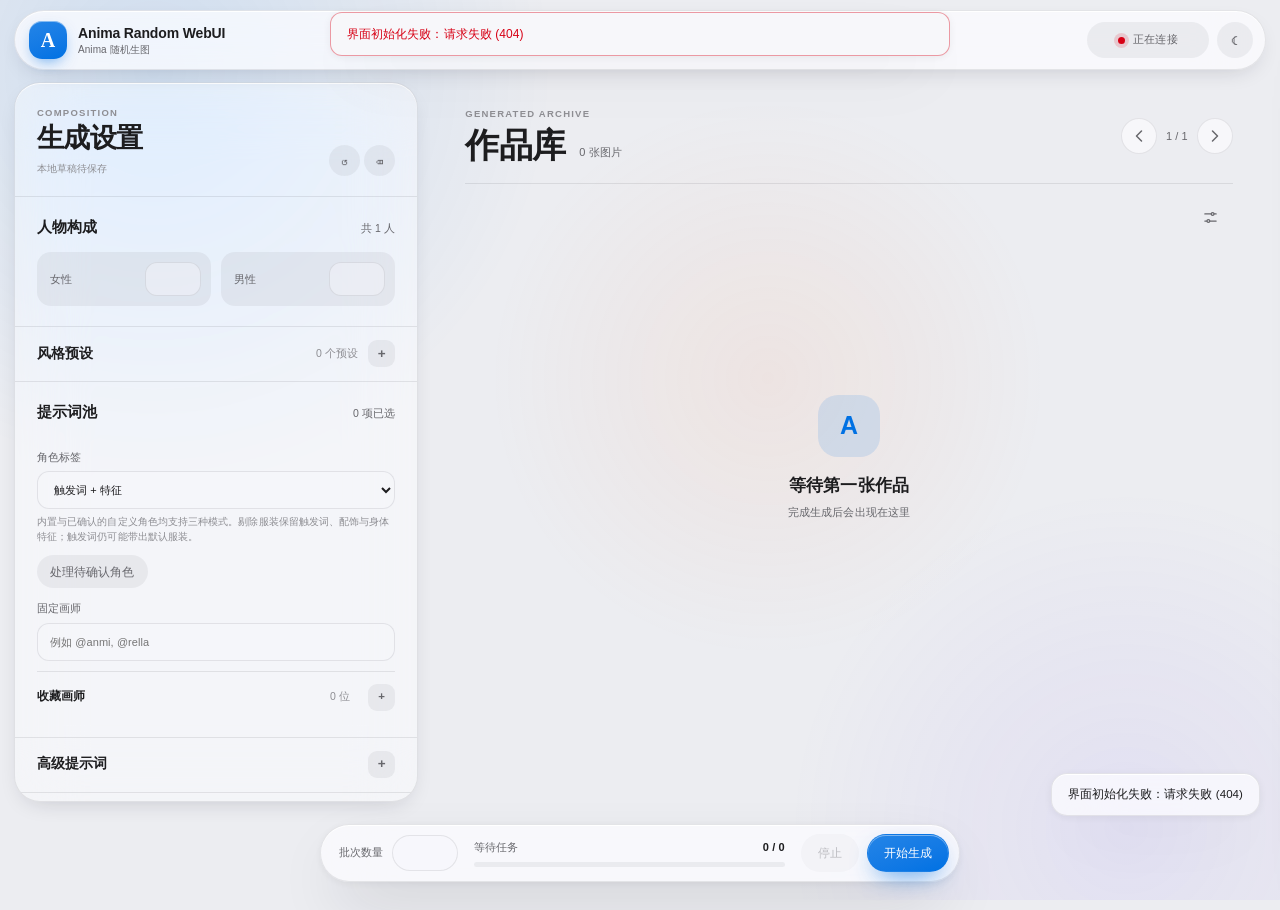
==== commit 4279f3b3: "Port Atelier updates into random-only 0.2.0" ====
--- a/static/index.html
+++ b/static/index.html
@@ -14,12 +14,14 @@
       document.documentElement.dataset.theme = theme;
     })();
   </script>
-  <link rel="stylesheet" href="/static/styles.css?v=20261107-topbar-align-right">
-
-  <link rel="stylesheet" href="/static/history-detail.css?v=20261028-remove-artwork-management">
+  <link rel="stylesheet" href="/static/styles.css?v=20261115-round-controls">
+  <link rel="stylesheet" href="/static/history-detail.css?v=20261110-delete-choice">
+  <link rel="stylesheet" href="/static/history-filters.css?v=20261115-filter-window">
+  <link rel="stylesheet" href="/static/character-classification.css?v=20261111-local-classification">
   <link rel="stylesheet" href="/static/artwork-favorites.css?v=20261029-favorites-motion">
-  <link rel="stylesheet" href="/static/lora-manager.css?v=20261107-pool-entry">
+  <link rel="stylesheet" href="/static/lora-manager.css?v=20261107-remove-pool-lora-entry">
   <link rel="stylesheet" href="/static/pool-browser.css?v=20261107-binding">
+  <link rel="stylesheet" href="/static/style-preset-manager.css?v=20261112-presets-jitter">
   <link rel="icon" href="/static/favicon.svg" type="image/svg+xml">
 </head>
 <body>
@@ -65,11 +67,11 @@
           <summary><span>风格预设</span><span id="presetSummary" class="summary-value">0 个预设</span><i>+</i></summary>
           <div class="details-content">
             <div class="preset-create-row">
-              <input id="presetName" type="text" maxlength="100" placeholder="预设名称" aria-label="风格预设名称" aria-describedby="presetError">
+              <button id="manageStylePresets" class="button ghost preset-manage-entry" type="button" aria-haspopup="dialog">管理风格预设 <span aria-hidden="true">↗</span></button>
               <button id="savePreset" class="button primary compact" type="button">保存当前</button>
             </div>
             <div id="presetError" class="field-error" role="status" hidden></div>
-            <div id="presetList" class="preset-list"></div>
+            <div id="presetScroll" class="preset-scroll"><div id="presetList" class="preset-list" tabindex="0" aria-label="风格预设列表"></div></div>
             <div id="presetEmpty" class="inline-empty">还没有风格预设。</div>
           </div>
         </details>
@@ -78,7 +80,7 @@
           <div class="section-heading"><h2>提示词池</h2><span id="poolOverview">0 项已选</span></div>
           <div id="animaPromptPoolControls">
           <div id="dimensionList" class="dimension-list"></div>
-          <label class="field"><span>角色标签</span><select id="character_detail" aria-describedby="characterDetailHint"><option value="trigger_tags">触发词 + 特征</option><option value="trigger">仅触发词</option><option value="trigger_tags_no_clothing">触发词 + 特征（剔除服装）</option></select><small id="characterDetailHint" class="field-hint">剔除服装仅处理内置角色的衣物标签，保留配饰与身体特征；触发词仍可能带出默认服装。</small></label>
+          <label class="field"><span>角色标签</span><select id="character_detail" aria-describedby="characterDetailHint"><option value="trigger_tags">触发词 + 特征</option><option value="trigger">仅触发词</option><option value="trigger_tags_no_clothing">触发词 + 特征（剔除服装）</option></select><small id="characterDetailHint" class="field-hint">内置与已确认的自定义角色均支持三种模式。剔除服装保留触发词、配饰与身体特征；触发词仍可能带出默认服装。</small><button id="reviewCharacters" type="button" class="button ghost compact character-review-link">处理待确认角色</button></label>
           <label class="field"><span>固定画师</span><input id="manual_artist" type="text" placeholder="例如 @anmi, @rella" autocomplete="off" spellcheck="false"></label>
           <details class="artist-favorites-section">
             <summary><span>收藏画师</span><span id="artistFavoriteCount" class="summary-value">0 位</span><i>+</i></summary>
@@ -124,9 +126,13 @@
               <option value="anima">Anima</option>
 
             </select></label>
-            <p id="modelProfileHint" class="field-hint">档案会自动切换 UNet、CLIP、VAE、编码方式与采样参数。</p>
-            <label class="field"><span>主模型</span><select id="model_name"><option value="">正在读取模型...</option></select><small class="field-hint">按 LoRA Manager 的 base_model 识别模型；CLIP 与 VAE 随档案绑定。</small></label>
-            <button id="manageResourceOwnership" class="button ghost compact" type="button">模型 / LoRA 分类</button>
+            <p id="modelProfileHint" class="field-hint">选择当前档案兼容的模型；缺失时自动选择可用模型。</p>
+            <label class="field"><span>主模型</span><select id="model_name"><option value="">正在读取模型...</option></select></label>
+            <div class="parameter-grid compact-parameter-grid">
+              <label class="field"><span>文本编码器 / CLIP</span><select id="clip_name"><option value="">正在读取模型...</option></select></label>
+              <label class="field"><span>VAE</span><select id="vae_name"><option value="">正在读取模型...</option></select></label>
+            </div>
+            <button id="manageResourceOwnership" class="button ghost compact" type="button">模型 / LoRA 管理</button>
             <div id="resourceWarning" class="resource-warning" hidden></div>
           </div>
         </details>
@@ -145,16 +151,17 @@
               <label class="field"><span>降噪幅度</span><input id="base_denoise" type="number" min="0" max="1" step="0.01" value="1"></label>
 
               <div id="randomSeedControls"><label class="field"><span>图像种子</span><div class="shared-seed-controls"><input id="randomSampleSeed" aria-label="图像种子" type="number" min="0" max="1125899906842624" step="1" value="0"><select id="randomSeedMode" aria-label="种子方式"><option value="fixed">固定种子</option><option value="random">每次随机</option></select><button id="randomRollSeed" type="button" class="button ghost compact">换一个</button></div></label></div>
+              <div id="baseZeroNegativeControls" class="negative-conditioning-controls"><label id="randomZeroNegativeRow" class="switch-row"><span><strong>负向条件零化</strong><small>将编码后的负向条件置零，保留负面词文本。</small></span><input id="zero_negative" type="checkbox"></label></div>
               <section id="randomDualSection" hidden><div class="parameter-grid compact-parameter-grid">
-                <label class="field"><span>采样器切换步数</span><input id="random_dual_switch_step" type="number" min="0" max="149" step="1" value="15"></label>
-                <label class="field"><span>潜空间放大倍数</span><input id="random_dual_scale" type="number" min="1" max="2" step="0.05" value="1"></label>
-                <label class="field"><span>潜空间缩放方法</span><select id="random_dual_model_format"><option value="Wan 2.1">Wan 2.1</option></select></label>
+                <label class="field"><span>第二轮起始步</span><input id="random_dual_switch_step" type="number" min="0" max="149" step="1" value="15"></label>
+                <label class="field"><span>第二轮前放大倍率</span><input id="random_dual_scale" type="number" min="1" max="2" step="0.05" value="1"></label>
+                <label class="field"><span>潜空间格式</span><select id="random_dual_model_format"><option value="Wan 2.1">Wan 2.1</option></select></label>
                 <label class="field"><span>CFG 2</span><input id="random_dual_second_cfg" type="number" min="0" max="30" step="0.1" value="8"></label>
                 <label class="field"><span>采样器 2</span><select id="random_dual_second_sampler_name"><option value="euler">euler</option></select></label>
                 <label class="field"><span>调度器 2</span><select id="random_dual_second_scheduler"><option value="simple">simple</option></select></label>
                 <label hidden><select id="random_dual_upscale_method"><option value="sesqui">sesqui</option><option value="bilinear">bilinear</option><option value="bislerp">bislerp</option><option value="nearest-exact">nearest-exact</option><option value="area">area</option><option value="bicubic">bicubic</option></select></label>
               </div></section>
-            </div></section>
+            </div><p id="dualSamplingHint" class="field-hint" hidden aria-live="polite"></p></section>
             <div class="sampling-stage sampling-stage-pixel_hires">
               <label class="switch-row"><span><strong>像素高清</strong><small>像素模型放大</small></span><input id="pixel_hires_enabled" type="checkbox"></label>
               <div id="pixelHiresFields" class="repair-parameters parameter-grid">
@@ -169,7 +176,7 @@
               <div id="latentUpscaleFields" class="repair-parameters" hidden>
                 <label class="field"><span>放大倍数</span><input id="latent_upscale_scale" type="number" min="1" max="2" step="0.01"></label>
                 <label class="field"><span>缩放方法</span><select id="latent_upscale_method"><option value="sesqui">Sesqui</option><option value="bilinear">bilinear</option><option value="bislerp">bislerp</option><option value="nearest-exact">nearest-exact</option><option value="area">area</option><option value="bicubic">bicubic</option></select></label>
-                <label id="latentModelFormatField" class="field"><span>模型格式</span><select id="latent_model_format"><option value="Wan 2.1">Wan 2.1</option></select></label>
+                <label id="latentModelFormatField" class="field"><span>潜空间格式</span><select id="latent_model_format" title="匹配潜变量格式，不会切换底图模型"><option value="Wan 2.1">Wan 2.1</option></select></label>
                 <label class="field"><span>步数</span><input id="latent_sampler_steps" type="number" min="1" max="150" step="1"></label>
                 <label class="field"><span>CFG</span><input id="latent_sampler_cfg" type="number" min="0.1" max="30" step="0.1"></label>
                 <label class="field"><span>采样器</span><select id="latent_sampler_name"><option value="">读取中...</option></select></label>
@@ -208,7 +215,7 @@
                 <label class="field"><span>采样遮罩模糊强度</span><input id="face_sampling_mask_blur_strength" type="number" min="0" step="0.01"></label>
                 <label class="field"><span>正向提示词</span><textarea id="face_positive_prompt" rows="2"></textarea></label>
                 <label class="field"><span>负向提示词</span><textarea id="face_negative_prompt" rows="2"></textarea></label>
-                <label class="field"><span>排除区域</span><textarea id="face_exclusions" rows="2"></textarea></label>
+                <label class="field"><span>从脸部提示词中剔除</span><textarea id="face_exclusions" rows="2"></textarea></label>
                 <div class="switch-list sampling-switch-list">
                   <label class="switch-row"><span>启用预放大</span><input id="face_enable_pre_upscale" type="checkbox"></label>
                   <label class="switch-row"><span>替换正向提示词</span><input id="face_replace_positive_prompt" type="checkbox"></label>
@@ -273,6 +280,7 @@
               <details class="pipeline-help">
                 <summary>流程说明</summary>
                 <p class="field-hint">潜空间放大包含采样；与整图后采样同时开启会重绘两次。两者均继承底图最后一段的模型、LoRA 和提示词。</p>
+                <p id="pipelineUpgradeHint" class="field-hint" role="status" hidden>保留原工作流参数和执行规则；保存或生成不会自动升级。</p>
               </details>
             </div>
           </div>
@@ -285,16 +293,38 @@
       <div class="history-header">
         <div class="history-title"><span class="kicker">GENERATED ARCHIVE</span><h1 id="artworkHistoryTitle" tabindex="-1">作品库</h1><p id="historyCount">0 张图片</p></div>
         <div class="history-heading-actions">
-
-        <div class="pager"><button id="prevPage" class="icon-button" type="button" title="上一页" aria-label="上一页">‹</button><span id="pageLabel">1 / 1</span><button id="nextPage" class="icon-button" type="button" title="下一页" aria-label="下一页">›</button></div>
-        </div>
-      </div>
-      <div id="artworkToolbar" class="history-home-toolbar artwork-toolbar"></div>
+        <div class="pager"><button id="prevPage" class="icon-button round-icon-button" type="button" title="上一页" aria-label="上一页"><svg viewBox="0 0 24 24" fill="none" stroke="currentColor" stroke-width="1.8" stroke-linecap="round" stroke-linejoin="round" aria-hidden="true" focusable="false"><path d="m15 6-6 6 6 6"/></svg></button><span id="pageLabel">1 / 1</span><button id="nextPage" class="icon-button round-icon-button" type="button" title="下一页" aria-label="下一页"><svg viewBox="0 0 24 24" fill="none" stroke="currentColor" stroke-width="1.8" stroke-linecap="round" stroke-linejoin="round" aria-hidden="true" focusable="false"><path d="m9 6 6 6-6 6"/></svg></button></div>
+        </div>
+      </div>
+      <div class="history-browse-toolbar">
+        <div id="artworkToolbar" class="history-home-toolbar artwork-toolbar"></div>
+        <button id="openHistoryFilters" class="history-filter-trigger" type="button" aria-label="筛选作品" title="筛选作品" aria-haspopup="dialog" aria-controls="historyFilterDrawer" aria-expanded="false"><svg viewBox="0 0 24 24" fill="none" stroke="currentColor" stroke-width="1.7" stroke-linecap="round" aria-hidden="true"><path d="M4 7h9m4 0h3M4 17h3m4 0h9"/><circle cx="15" cy="7" r="2"/><circle cx="9" cy="17" r="2"/></svg></button>
+      </div>
       <div id="gallery" class="gallery" aria-live="polite"></div>
       <div id="emptyState" class="empty-state"><span class="empty-mark">A</span><strong>等待第一张作品</strong><small>完成生成后会出现在这里</small></div>
       </div>
     </section>
   </main>
+
+  <aside id="historyFilterDrawer" class="history-filter-drawer" role="dialog" aria-modal="false" aria-labelledby="historyFilterTitle" aria-describedby="historyFilterDescription" aria-hidden="true" hidden inert>
+    <header class="history-filter-header">
+      <div><h2 id="historyFilterTitle">筛选作品</h2><p id="historyFilterDescription">根据生成记录筛选</p></div>
+      <button id="historyFilterClear" class="history-filter-text-button" type="button">清除</button>
+      <button id="closeHistoryFilters" class="history-filter-close" type="button" aria-label="关闭作品筛选">×</button>
+    </header>
+    <div class="history-filter-search-area">
+      <label class="history-filter-search"><svg viewBox="0 0 24 24" fill="none" stroke="currentColor" stroke-width="1.8" stroke-linecap="round" aria-hidden="true"><circle cx="10.5" cy="10.5" r="6.5"/><path d="m16 16 4 4"/></svg><input id="historyFilterSearch" type="search" maxlength="500" autocomplete="off" placeholder="搜索提示词或名称" aria-label="搜索作品的生成提示词或名称"></label>
+      <div id="historyFilterConditions" class="history-filter-conditions" aria-label="已选筛选条件" hidden></div>
+      <p id="historyFilterFeedback" class="history-filter-feedback" role="status" hidden></p>
+    </div>
+    <div id="historyFilterBody" class="history-filter-body">
+      <p class="history-filter-help">同池满足任一，不同池同时满足。排除命中时优先。</p>
+      <div id="historyFilterCatalogStatus" class="history-filter-catalog-status" role="status"></div>
+      <button id="historyFilterCatalogRetry" class="history-filter-text-button" type="button" hidden>重试加载分组</button>
+      <div id="historyFilterPools" class="history-filter-pools"></div>
+    </div>
+    <footer class="history-filter-footer"><p id="historyFilterResult" role="status" aria-live="polite">正在读取作品…</p><button id="historyFilterRetry" class="history-filter-text-button" type="button" hidden>重试</button><button id="historyFilterShowResults" class="button primary compact" type="button">查看结果</button></footer>
+  </aside>
 
   <div class="command-deck glass" role="group" aria-label="生成控制">
     <label class="quantity-field"><span>批次数量</span><input id="count" form="settingsForm" type="number" min="1" max="1000" step="1" required></label>
@@ -340,6 +370,7 @@
       <div class="pool-content-actions" role="group" aria-label="管理词条">
       <button id="importCustom" class="button ghost compact" type="button">批量导入</button>
       <button id="addCustom" class="button primary compact" type="button"><span aria-hidden="true">+</span> 自定义</button>
+      <button id="reviewPoolCharacters" class="button ghost compact" type="button" hidden>待确认角色</button>
       </div>
     </div>
     <div class="pool-browser">
@@ -352,7 +383,7 @@
     </div>
     <footer class="drawer-footer">
       <span id="poolSelectionLabel">已选择 0 项</span>
-      <div class="pager"><button id="poolPrev" class="icon-button dark" type="button" title="上一页" aria-label="上一页">‹</button><span id="poolPageLabel">1 / 1</span><button id="poolNext" class="icon-button dark" type="button" title="下一页" aria-label="下一页">›</button></div>
+      <div class="pager"><button id="poolPrev" class="icon-button dark round-icon-button" type="button" title="上一页" aria-label="上一页"><svg viewBox="0 0 24 24" fill="none" stroke="currentColor" stroke-width="1.8" stroke-linecap="round" stroke-linejoin="round" aria-hidden="true" focusable="false"><path d="m15 6-6 6 6 6"/></svg></button><span id="poolPageLabel">1 / 1</span><button id="poolNext" class="icon-button dark round-icon-button" type="button" title="下一页" aria-label="下一页"><svg viewBox="0 0 24 24" fill="none" stroke="currentColor" stroke-width="1.8" stroke-linecap="round" stroke-linejoin="round" aria-hidden="true" focusable="false"><path d="m9 6 6 6-6 6"/></svg></button></div>
       <button id="confirmPool" class="button primary" type="button">完成</button>
     </footer>
   </aside>
@@ -364,7 +395,7 @@
       <p class="field-hint">这里只读取 ComfyUI 的共享模型文件与分类。LoRA 标签、备注、收藏与人物绑定在本项目中独立保存；无法识别或不支持的资源不会用于生成。</p>
       <div class="ownership-actions"><button id="refreshResourceClassification" class="button ghost compact" type="button">刷新分类</button></div>
       <div class="ownership-toolbar">
-        <label class="field"><span>资源类型</span><select id="ownershipKind"><option value="models">主模型</option><option value="loras">LoRA</option></select></label>
+        <label class="field"><span>资源类型</span><select id="ownershipKind"><option value="models">主模型 / 修复模型</option><option value="clips">文本编码器 / CLIP</option><option value="vaes">VAE</option><option value="upscale_models">放大模型</option><option value="loras">LoRA</option></select></label>
         <label class="field"><span>搜索</span><input id="ownershipSearch" type="search" placeholder="按文件名或文件夹搜索"></label>
       </div>
       <p id="ownershipSummary" class="ownership-summary" aria-live="polite">读取中…</p>
@@ -393,8 +424,18 @@
       </div>
       <fieldset class="field group-fieldset"><legend>自定义分组（可多选）</legend><div id="customGroupChecks" class="favorite-groups"></div></fieldset>
       <label class="field"><span>提示词</span><textarea id="customPrompt" rows="6" maxlength="20000" required></textarea></label>
+      <section id="customCharacterClassification" aria-label="角色标签分类" hidden></section>
       <div class="dialog-actions"><button id="deleteCustom" class="button danger" type="button" hidden>删除</button><span></span><button id="cancelCustom" class="button ghost" type="button">取消</button><button class="button primary" type="submit">保存</button></div>
     </form>
+  </dialog>
+
+  <dialog id="characterReviewDialog" class="compact-dialog character-review-dialog" aria-labelledby="characterReviewTitle">
+    <div class="character-review-content">
+      <div class="dialog-heading"><h2 id="characterReviewTitle">待确认角色</h2><button type="button" class="icon-button dark" data-close-character-review aria-label="关闭待确认角色">×</button></div>
+      <p id="characterReviewHint" class="field-hint" role="status"></p>
+      <div id="characterReviewList" class="character-review-list"></div>
+      <div class="dialog-actions"><span></span><span></span><button type="button" class="button primary" data-close-character-review>完成</button></div>
+    </div>
   </dialog>
 
   <dialog id="customGroupDialog" class="compact-dialog">
@@ -538,7 +579,7 @@
           <div id="lmDetailBody" class="lm-detail-body"></div>
         </aside>
       </div>
-      <footer class="lm-footer"><span id="lmFooterHint">点击卡片查看详情 · Ctrl K 搜索</span><div class="lm-pagination"><button id="lmPrev" class="icon-button lm-icon" type="button" aria-label="上一页">‹</button><span id="lmPage">1 / 1</span><button id="lmNext" class="icon-button lm-icon" type="button" aria-label="下一页">›</button></div><button id="lmDone" class="button ghost compact" type="button">完成</button></footer>
+      <footer class="lm-footer"><span id="lmFooterHint">点击卡片查看详情 · Ctrl K 搜索</span><div class="lm-pagination"><button id="lmPrev" class="icon-button round-icon-button" type="button" aria-label="上一页"><svg viewBox="0 0 24 24" fill="none" stroke="currentColor" stroke-width="1.8" stroke-linecap="round" stroke-linejoin="round" aria-hidden="true" focusable="false"><path d="m15 6-6 6 6 6"/></svg></button><span id="lmPage">1 / 1</span><button id="lmNext" class="icon-button round-icon-button" type="button" aria-label="下一页"><svg viewBox="0 0 24 24" fill="none" stroke="currentColor" stroke-width="1.8" stroke-linecap="round" stroke-linejoin="round" aria-hidden="true" focusable="false"><path d="m9 6 6 6-6 6"/></svg></button></div><button id="lmDone" class="button ghost compact" type="button">完成</button></footer>
     </section>
   </dialog>
   <dialog id="lmGroupDialog" class="compact-dialog lm-editor-dialog" aria-labelledby="lmGroupTitle"><form id="lmGroupForm"><div class="dialog-heading"><div><h2 id="lmGroupTitle">新建分组</h2></div><button class="lm-icon" type="button" data-lm-close="lmGroupDialog" aria-label="关闭分组编辑">×</button></div><label class="field"><span>名称</span><input id="lmGroupName" maxlength="100" required placeholder="例如：喜欢的画风"></label><label class="field"><span>所在位置</span><select id="lmGroupParent"><option value="">顶层</option></select></label><p id="lmGroupError" class="field-error" role="alert" hidden></p><div class="lm-editor-actions"><button id="lmGroupDelete" class="lm-text-button danger" type="button" hidden>删除分组</button><span></span><button class="button ghost" type="button" data-lm-close="lmGroupDialog">取消</button><button class="button primary" type="submit">保存</button></div><div id="lmGroupDeleteConfirm" class="lm-inline-confirm" hidden><p>删除此分组及子分组？LoRA 的星标、文件和人物绑定都会保留。</p><button id="lmGroupDeleteCommit" class="button danger compact" type="button">删除分组</button><button id="lmGroupDeleteCancel" class="button ghost compact" type="button">保留</button></div></form></dialog>
@@ -591,21 +632,10 @@
 
   <dialog id="detailDialog" class="detail-dialog history-host" aria-label="作品">
     <header class="history-host-header">
-      <button id="historyDetailBack" class="history-back" type="button" hidden><span aria-hidden="true">‹</span> 返回作品</button>
       <h2 id="historyDetailTitle" tabindex="-1">作品详情</h2>
       <button id="closeDialog" class="dialog-close" type="button" title="关闭" aria-label="关闭">×</button>
     </header>
     <div class="history-host-body">
-    <section id="historyDeletePanel" class="history-internal-panel" aria-labelledby="historyDeleteTitle" hidden>
-      <form id="historyDeleteForm">
-        <h2 id="historyDeleteTitle">删除作品</h2>
-        <p id="historyDeleteSummary"></p>
-        <label class="field"><span>删除方式</span><select id="historyDeleteMode"><option value="record">只删除记录，保留原文件</option><option value="file">永久删除原文件及记录</option></select></label>
-        <p id="historyDeleteWarning" class="field-hint"></p>
-        <p id="historyDeleteResults" class="field-error history-results" role="status"></p>
-        <div class="history-panel-actions"><button type="button" class="button ghost" data-history-back>取消</button><button id="historyDeleteSubmit" type="submit" class="button danger">只删除记录</button></div>
-      </form>
-    </section>
     <div id="historyDetailView" class="detail-layout">
       <figure><img id="detailImage" tabindex="0" role="button" aria-haspopup="dialog" aria-expanded="false" aria-controls="imagePreviewDialog" aria-label="展开全尺寸图片预览" title="点击查看全尺寸图片" alt="生成结果"></figure>
       <div class="detail-copy">
@@ -631,7 +661,7 @@
         <div id="detailDrawerHome" class="detail-drawer-home">
         <section id="replayDrawer" class="regeneration-drawer replay-drawer" aria-labelledby="replayDrawerTitle" hidden>
           <header><div><span class="kicker">REPLAY</span><h3 id="replayDrawerTitle">按原种子重跑</h3></div><button id="closeReplayDrawer" class="icon-button dark" type="button" title="收起" aria-label="收起原种子重跑选项">×</button></header>
-          <p>冻结历史最终提示词，沿用原设置与双种子。资源文件内容被覆盖时无法识别，不承诺像素级一致。</p>
+          <p>冻结历史最终提示词与双种子。缺失模型会使用兼容替代并明确列出；模型变更后不属于严格复现。</p>
           <div id="replaySeedSummary" class="regeneration-seeds"></div>
           <div id="replayStatus" class="regeneration-status" role="status"></div>
           <button id="confirmReplay" class="button primary" type="button" disabled>按原种子重跑</button>
@@ -641,8 +671,8 @@
           <div id="variantStatus" class="regeneration-status regeneration-status-compact" role="status"></div>
           <fieldset id="variantModes" class="regeneration-modes">
             <legend class="sr-only">选择变体方式</legend>
-            <label class="regeneration-mode"><input type="radio" name="regenerationMode" value="prompt_variant" checked><span class="regeneration-mode-indicator" aria-hidden="true"></span><span class="regeneration-mode-copy"><strong>同提示词变体</strong><small>提示词不变，只换图像种子</small></span><span class="regeneration-mode-badge">推荐</span></label>
-            <label class="regeneration-mode"><input type="radio" name="regenerationMode" value="content_redraw"><span class="regeneration-mode-indicator" aria-hidden="true"></span><span class="regeneration-mode-copy"><strong>选择内容重抽</strong><small>只改变勾选的内容维度</small></span></label>
+            <label class="regeneration-mode"><input type="radio" name="regenerationMode" value="prompt_variant" checked><span class="regeneration-mode-indicator" aria-hidden="true"></span><span class="regeneration-mode-copy"><strong>同提示词变体</strong><small>提示词不变，换图像种子；缺失模型使用兼容替代</small></span><span class="regeneration-mode-badge">推荐</span></label>
+            <label class="regeneration-mode"><input type="radio" name="regenerationMode" value="content_redraw"><span class="regeneration-mode-indicator" aria-hidden="true"></span><span class="regeneration-mode-copy"><strong>选择内容重抽</strong><small>重抽勾选内容，缺失模型使用兼容替代</small></span></label>
             <div id="redrawSections" class="redraw-sections" hidden>
               <label><input type="checkbox" value="character">角色</label>
               <label><input type="checkbox" value="clothing">服装</label>
@@ -650,7 +680,7 @@
               <label><input type="checkbox" value="background">背景</label>
               <label><input type="checkbox" value="expression">表情</label>
             </div>
-            <label class="regeneration-mode"><input type="radio" name="regenerationMode" value="settings_reroll"><span class="regeneration-mode-indicator" aria-hidden="true"></span><span class="regeneration-mode-copy"><strong>按此配置再抽</strong><small>候选池和设置不变，全部重新随机</small></span></label>
+            <label class="regeneration-mode"><input type="radio" name="regenerationMode" value="settings_reroll"><span class="regeneration-mode-indicator" aria-hidden="true"></span><span class="regeneration-mode-copy"><strong>按此配置再抽</strong><small>沿用配置重新随机，缺失模型使用兼容替代</small></span></label>
           </fieldset>
           <div class="regeneration-footer"><label class="regeneration-count"><span>生成数量</span><input id="variantDrawerCount" type="number" min="1" max="100" value="4"></label><button id="confirmVariant" class="button primary" type="button" disabled>生成同提示词变体</button></div>
         </section>
@@ -669,11 +699,35 @@
     </div>
   </dialog>
 
+  <dialog id="historyDeleteDialog" class="compact-dialog history-delete-dialog" aria-labelledby="historyDeleteTitle" aria-describedby="historyDeleteSummary">
+    <div class="history-delete-content">
+      <header class="history-delete-heading">
+        <h2 id="historyDeleteTitle">删除作品</h2>
+        <button id="closeHistoryDelete" class="icon-button dark" type="button" title="关闭" aria-label="关闭删除作品弹窗">×</button>
+      </header>
+      <p id="historyDeleteSummary" class="history-delete-summary"></p>
+      <div class="history-delete-choices">
+        <button id="historyDeleteRecord" class="history-delete-choice" type="button" data-history-delete-mode="record">
+          <strong>只删除记录</strong>
+          <small>移除作品记录、缩略图和收藏关联，保留原图文件。</small>
+        </button>
+        <button id="historyDeleteFile" class="history-delete-choice" type="button" data-history-delete-mode="file">
+          <strong>同时删除原图</strong>
+          <small>移除作品记录、缩略图和收藏关联，并永久删除原图，不进入回收站。</small>
+        </button>
+      </div>
+      <p id="historyDeleteResults" class="history-results" role="status" aria-live="polite" tabindex="-1"></p>
+      <footer class="history-delete-actions">
+        <button id="cancelHistoryDelete" class="button ghost" type="button" autofocus>取消</button>
+      </footer>
+    </div>
+  </dialog>
+
   <dialog id="imagePreviewDialog" class="image-preview-dialog" aria-labelledby="imagePreviewTitle">
     <div id="imagePreviewVeil" class="image-preview-veil" aria-hidden="true"></div>
-    <button id="closeImagePreview" class="dialog-close" type="button" title="关闭图片预览" aria-label="关闭图片预览">×</button>
-    <button id="imagePreviewPrevious" class="image-preview-nav previous" type="button" title="上一张图片" aria-label="上一张图片">‹</button>
-    <button id="imagePreviewNext" class="image-preview-nav next" type="button" title="下一张图片" aria-label="下一张图片">›</button>
+    <button id="closeImagePreview" class="dialog-close round-icon-button" type="button" title="关闭图片预览" aria-label="关闭图片预览"><svg viewBox="0 0 24 24" fill="none" stroke="currentColor" stroke-width="1.8" stroke-linecap="round" stroke-linejoin="round" aria-hidden="true" focusable="false"><path d="m6 6 12 12M18 6 6 18"/></svg></button>
+    <button id="imagePreviewPrevious" class="image-preview-nav previous round-icon-button" type="button" title="上一张图片" aria-label="上一张图片"><svg viewBox="0 0 24 24" fill="none" stroke="currentColor" stroke-width="1.8" stroke-linecap="round" stroke-linejoin="round" aria-hidden="true" focusable="false"><path d="m15 6-6 6 6 6"/></svg></button>
+    <button id="imagePreviewNext" class="image-preview-nav next round-icon-button" type="button" title="下一张图片" aria-label="下一张图片"><svg viewBox="0 0 24 24" fill="none" stroke="currentColor" stroke-width="1.8" stroke-linecap="round" stroke-linejoin="round" aria-hidden="true" focusable="false"><path d="m9 6 6 6-6 6"/></svg></button>
     <div class="image-preview-stage" id="imagePreviewStage">
       <h2 id="imagePreviewTitle" class="sr-only">全尺寸图片预览</h2>
       <img id="imagePreviewImage" class="image-preview-image" alt="全尺寸生成结果" draggable="false" tabindex="0" aria-describedby="imagePreviewHelp" hidden>
@@ -685,18 +739,22 @@
 
   <div id="poolRefreshNotice" class="queue-panel glass open" style="z-index:80" role="status" hidden><p id="poolRefreshMessage"></p><button id="poolRefreshRetry" class="button ghost compact" type="button">重新刷新列表</button></div>
   <div id="toast" role="status" aria-live="polite"></div>
+  <script src="/static/request-state.js?v=20261107-mutation-context" defer></script>
   <script src="/static/motion.js?v=20261024-motion" defer></script>
-  <script src="/static/workbench-parameters.js?v=20261024-workflow-parameters" defer></script>
-
+  <script src="/static/workbench-parameters.js?v=20261108-experience-v5" defer></script>
+  <script src="/static/artwork-thumbnails.js?v=20261114-thumbnail-recovery" defer></script>
   <script src="/static/shared-favorites.js?v=20261030-source-lifecycle" defer></script>
-
-  <script src="/static/history-detail.js?v=20261029-artwork-favorites" defer></script>
-  <script src="/static/artwork-favorites.js?v=20261029-favorites-motion" defer></script>
+  <script src="/static/history-detail.js?v=20261115-filter-window" defer></script>
+  <script src="/static/history-filter-window.js?v=20261115-filter-window" defer></script>
+  <script src="/static/history-filters.js?v=20261115-filter-window" defer></script>
+  <script src="/static/artwork-favorites.js?v=20261114-thumbnail-recovery" defer></script>
   <script src="/static/detail-actions.js?v=20261027-history-polish" defer></script>
-  <script src="/static/lora-manager.js?v=20261107-settle" defer></script>
+  <script src="/static/lora-manager.js?v=20261112-preview-retry" defer></script>
   <script src="/static/pool-browser.js?v=20261107-binding" defer></script>
-
-  <script src="/static/random-workbench.js?v=1" defer></script>
-  <script src="/static/app.js?v=20261107-pool-entry" defer></script>
+  <script src="/static/random-workbench.js?v=20261115" defer></script>
+  <script src="/static/resource-resolution.js?v=20261110-resource-resolution" defer></script>
+  <script src="/static/character-classification.js?v=20261111-local-classification" defer></script>
+  <script src="/static/style-preset-manager.js?v=20261115-presets-favorites" defer></script>
+  <script src="/static/app.js?v=20261115-filter-window" defer></script>
 </body>
 </html>
--- a/static/styles.css
+++ b/static/styles.css
@@ -310,21 +310,6 @@
   .theme-toggle:hover:not(:disabled) { transform: rotate(-12deg) scale(1.035); }
 }
 
-/* 用几何图标替代字形箭头，避免字体侧 bearing 造成视觉偏心。 */
-#prevPage, #nextPage, #poolPrev, #poolNext, .image-preview-nav { position: relative; font-size: 0; }
-#prevPage::before, #nextPage::before, #poolPrev::before, #poolNext::before, .image-preview-nav::before {
-  content: "";
-  position: absolute;
-  inset: 0;
-  width: 8px;
-  height: 10px;
-  margin: auto;
-  border-top: 1.5px solid currentColor;
-  border-right: 1.5px solid currentColor;
-  transform: rotate(45deg);
-  transform-origin: center;
-}
-#prevPage::before, #poolPrev::before, .image-preview-nav.previous::before { transform: rotate(-135deg); }
 .dialog-close,
 .icon-button.dark[aria-label*="关闭"],
 .icon-button.dark[aria-label*="收起"] {
@@ -412,15 +397,17 @@
 .dimension-heading small { color: var(--text-secondary); font-size: 9.5px; }
 .manage-pool { padding: 5px 11px; color: var(--accent); background: var(--accent-soft); border: 0; border-radius: 999px; font-size: 10.5px; font-weight: 570; white-space: nowrap; transition: transform .4s var(--spring), filter .25s ease; }
 @media (hover: hover) and (pointer: fine) { .manage-pool:hover { transform: translateX(2px); filter: brightness(1.08); } }
-.dimension-mode { display: grid; grid-template-columns: repeat(3, 1fr); gap: 2px; margin-top: 11px; padding: 3px; background: var(--surface-muted); border-radius: 12px; }
-.dimension-mode button { height: 29px; color: var(--text-secondary); background: transparent; border: 0; border-radius: 9px; font-size: 10.5px; transition: color .3s ease, background-color .3s var(--spring), box-shadow .3s ease; }
-.dimension-mode button.active { color: var(--text); background: var(--chrome-solid); box-shadow: inset 0 1px 0 var(--edge), 0 2px 8px -3px rgba(0, 0, 0, .22); font-weight: 600; }
+.dimension-mode { position: relative; isolation: isolate; display: grid; grid-template-columns: repeat(3, 1fr); gap: 2px; margin-top: 11px; padding: 3px; background: var(--surface-muted); border-radius: 12px; }
+.dimension-mode-thumb { position: absolute; top: 3px; bottom: 3px; left: 0; pointer-events: none; border-radius: 9px; background: var(--chrome-solid); box-shadow: inset 0 1px 0 var(--edge), 0 2px 8px -3px rgba(0, 0, 0, .22); }
+.dimension-mode button { position: relative; z-index: 1; height: 29px; color: var(--text-secondary); background: transparent; border: 0; border-radius: 9px; font-size: 10.5px; transition: color .3s ease, transform var(--motion-fast) var(--spring); }
+.dimension-mode button.active { color: var(--text); font-weight: 600; }
 .dimension-body { min-height: 36px; display: flex; align-items: end; justify-content: space-between; gap: 12px; margin-top: 9px; }
 .draw-count { display: grid; grid-template-columns: auto 52px; align-items: center; gap: 8px; color: var(--text-secondary); font-size: 10px; }
 .draw-count input { height: 33px; text-align: center; }
 .mode-note { color: var(--text-tertiary); font-size: 9.5px; }
 .dimension-fixed { margin-top: 8px; }
-.dimension-fixed input { height: 35px; }
+.dimension-fixed textarea { display: block; height: 35px; min-height: 35px; padding: 7px 12px; line-height: 19px; resize: none; overflow-y: hidden; }
+.dimension-fixed textarea:disabled { opacity: .5; cursor: not-allowed; }
 
 /* ---------- 折叠区 / 预设 / LoRA / 开关 ---------- */
 .advanced-section { padding-block: 0; }
@@ -500,6 +487,40 @@
 .prompt-rule-scopes input { width: 15px; height: 15px; accent-color: var(--accent); }
 
 .preset-create-row { display: grid; grid-template-columns: minmax(0, 1fr) auto; gap: 7px; margin-bottom: 8px; }
+.preset-manage-entry { display: flex; justify-content: space-between; align-items: center; text-align: left; }
+.preset-manage-entry span { color: var(--text-tertiary); }
+.preset-scroll { position: relative; min-width: 0; isolation: isolate; border-radius: 14px; }
+.preset-scroll .preset-list {
+  --preset-fade-top: 0px;
+  --preset-fade-bottom: 0px;
+  --preset-scrollbar-width: 0px;
+  --preset-overlay-gutter: 0px;
+  padding-inline-end: var(--preset-overlay-gutter);
+  overflow-y: auto;
+  overscroll-behavior-y: contain;
+  scrollbar-width: thin;
+  scrollbar-color: var(--separator-strong) transparent;
+  scroll-padding-block: 27px;
+  /* Only content dissolves. The second mask keeps the native scrollbar opaque. */
+  mask-image: linear-gradient(to bottom,
+    transparent 0, rgb(0 0 0 / .12) calc(var(--preset-fade-top) * .25),
+    rgb(0 0 0 / .45) calc(var(--preset-fade-top) * .5),
+    rgb(0 0 0 / .8) calc(var(--preset-fade-top) * .75),
+    #000 var(--preset-fade-top), #000 calc(100% - var(--preset-fade-bottom)),
+    rgb(0 0 0 / .8) calc(100% - var(--preset-fade-bottom) * .75),
+    rgb(0 0 0 / .45) calc(100% - var(--preset-fade-bottom) * .5),
+    rgb(0 0 0 / .12) calc(100% - var(--preset-fade-bottom) * .25), transparent 100%),
+    linear-gradient(#000, #000);
+  mask-size: calc(100% - var(--preset-scrollbar-width)) 100%, var(--preset-scrollbar-width) 100%;
+  mask-position: left top, right top;
+  mask-repeat: no-repeat;
+}
+.preset-scroll .preset-list:focus-visible { outline: none; }
+.preset-scroll:has(.preset-list:focus-visible) { outline: 2px solid var(--accent); outline-offset: 3px; }
+@media (prefers-reduced-transparency: reduce), (prefers-contrast: more), (forced-colors: active) {
+  .preset-scroll .preset-list { mask-image: none; scroll-padding-block: 3px; }
+  .preset-scroll { outline: 1px solid var(--separator-strong); outline-offset: 3px; }
+}
 .field-error { margin: 0 0 9px; color: var(--danger); font-size: 10.5px; }
 .field-error[data-type="pending"] { color: var(--text-secondary); }
 .field-error[data-type="success"] { color: var(--success); }
@@ -607,12 +628,18 @@
   transform: translate(-50%, -50%);
   font-size: 10px;
   pointer-events: none;
-}
+  max-width: calc(100% - 24px);
+  text-align: center;
+}
+.image-failure.is-retrying { color: var(--text-secondary); border-color: var(--separator-strong); }
 .image-card .image-card-open { width: 100%; padding: 0; color: inherit; text-align: left; background: none; border: 0; }
 .image-card img { display: block; width: 100%; aspect-ratio: 3 / 4; object-fit: cover; background: var(--surface-muted); border-radius: calc(var(--r-md) - 6px); opacity: .28; transition: transform var(--motion-slow) var(--spring), opacity var(--motion-fast) ease, filter var(--motion-fast) ease; }
 .image-card img.image-loaded { opacity: 1; }
 @media (hover: hover) and (pointer: fine) { .image-card:hover img { transform: scale(1.015); } }
-.image-card img.image-failed { opacity: .16; }
+.image-card img.image-failed { visibility: hidden; }
+.image-retry { position: absolute; z-index: 2; top: calc(50% + 26px); left: 50%; transform: translateX(-50%); padding: 6px 14px; border: 1px solid var(--separator-strong); border-radius: 999px; color: var(--text); background: var(--surface); font: inherit; font-size: 11px; cursor: pointer; }
+.image-retry:hover { background: var(--surface-muted); }
+.image-retry:focus-visible { outline: 2px solid var(--accent); outline-offset: 3px; }
 .card-copy { padding: 11px 8px 6px; }
 .card-copy strong { display: block; overflow: hidden; color: var(--text); text-overflow: ellipsis; white-space: nowrap; font-size: 11.5px; font-weight: 570; }
 .card-copy span { display: block; margin-top: 4px; color: var(--text-tertiary); font-size: 9.5px; font-variant-numeric: tabular-nums; }
@@ -855,46 +882,66 @@
 }
 .image-preview-dialog[open] { animation: none; }
 .image-preview-dialog::backdrop { background: transparent; backdrop-filter: none; -webkit-backdrop-filter: none; }
+/* Preview close/navigation and all pagers share one quiet, theme-aware control. */
+.round-icon-button {
+  flex: none;
+  width: 36px;
+  height: 36px;
+  display: grid;
+  place-items: center;
+  padding: 0;
+  color: var(--text-secondary);
+  background: var(--chrome-solid);
+  border: 1px solid var(--separator);
+  border-radius: 50%;
+  box-shadow: none;
+  font-size: 0;
+  line-height: 0;
+  transition: color var(--motion-fast) ease, opacity var(--motion-fast) ease, transform var(--motion-fast) var(--spring), background-color var(--motion-fast) ease, border-color var(--motion-fast) ease;
+}
+.round-icon-button svg { display: block; width: 20px; height: 20px; pointer-events: none; }
+.dialog-close.round-icon-button::before, .dialog-close.round-icon-button::after { content: none; }
+@media (hover: hover) and (pointer: fine) {
+  .round-icon-button:hover:not(:disabled) {
+    color: var(--text);
+    background: color-mix(in srgb, var(--chrome-solid) 90%, var(--text) 10%);
+    border-color: var(--separator-strong);
+    transform: none;
+  }
+}
+.round-icon-button:focus-visible { outline: 2px solid var(--text-secondary); outline-offset: 3px; }
+.round-icon-button:active:not(:disabled) {
+  color: var(--text);
+  background: color-mix(in srgb, var(--chrome-solid) 85%, var(--text) 15%);
+  transform: scale(.975);
+  transition-duration: 80ms;
+}
+.round-icon-button:disabled { cursor: not-allowed; opacity: .35; }
 .image-preview-dialog .dialog-close {
   z-index: 3;
-  top: max(13px, env(safe-area-inset-top));
-  right: max(13px, env(safe-area-inset-right));
+  top: max(14px, env(safe-area-inset-top));
+  right: max(14px, env(safe-area-inset-right));
 }
 .image-preview-nav {
   position: absolute;
   z-index: 3;
   top: 50%;
-  width: 44px;
-  height: 44px;
-  display: grid;
-  place-items: center;
-  padding: 0;
-  color: var(--text);
-  background: var(--chrome-heavy);
-  border: 1px solid var(--separator);
-  border-radius: 50%;
-  box-shadow: inset 0 1px 0 var(--edge), var(--shadow-sm);
   opacity: 0;
   pointer-events: none;
   transform: translateY(-50%) scale(.92);
-  transition: opacity var(--motion-fast) ease, transform var(--motion-medium) var(--spring), background-color var(--motion-fast) ease;
-  backdrop-filter: blur(var(--blur)) saturate(180%);
-  -webkit-backdrop-filter: blur(var(--blur)) saturate(180%);
-  font-size: 0;
-  line-height: 0;
 }
 .image-preview-nav.previous { left: max(14px, env(safe-area-inset-left)); }
 .image-preview-nav.next { right: max(14px, env(safe-area-inset-right)); }
-.image-preview-dialog.has-navigation:hover .image-preview-nav,
-.image-preview-dialog.has-navigation:focus-within .image-preview-nav,
-.image-preview-dialog.is-navigating .image-preview-nav {
-  opacity: .92;
+:where(.image-preview-dialog.has-navigation:hover, .image-preview-dialog.has-navigation:focus-within, .image-preview-dialog.is-navigating) .image-preview-nav {
+  opacity: 1;
   pointer-events: auto;
   transform: translateY(-50%) scale(1);
 }
-.image-preview-nav:hover:not(:disabled) { background: var(--surface-pressed); }
-.image-preview-nav:active:not(:disabled) { transform: translateY(-50%) scale(.94); }
-.image-preview-nav:disabled { cursor: not-allowed; opacity: .22; pointer-events: none; }
+@media (hover: hover) and (pointer: fine) {
+  .image-preview-nav:hover:not(:disabled) { transform: translateY(-50%); }
+}
+.image-preview-nav:active:not(:disabled) { transform: translateY(-50%) scale(.975); }
+.image-preview-nav:disabled { pointer-events: none; }
 .image-preview-dialog.is-navigating .image-preview-image { cursor: wait; }
 .image-preview-veil {
   position: absolute;
@@ -1077,17 +1124,21 @@
   .lora-dialog .lora-catalog { flex: 1; min-height: 0; max-height: none; grid-template-columns: 1fr; }
   .lora-catalog-item { grid-template-columns: 72px minmax(0, 1fr) 22px; min-height: 100px; }
   .lora-catalog-preview { width: 72px; height: 84px; }
-  .image-preview-nav { width: 40px; height: 40px; font-size: 0; }
+  .image-preview-dialog .round-icon-button { width: 44px; height: 44px; }
+  .image-preview-dialog .dialog-close { right: max(10px, env(safe-area-inset-right)); }
   .image-preview-nav.previous { left: max(10px, env(safe-area-inset-left)); }
   .image-preview-nav.next { right: max(10px, env(safe-area-inset-right)); }
 }
 
 @media (hover: none) {
-  .image-preview-dialog.has-navigation .image-preview-nav {
-    opacity: .72;
+  :where(.image-preview-dialog.has-navigation) .image-preview-nav {
+    opacity: 1;
     pointer-events: auto;
     transform: translateY(-50%) scale(1);
   }
+}
+@media (pointer: coarse) {
+  .round-icon-button { width: 44px; height: 44px; }
 }
 
 @media (prefers-reduced-motion: reduce) {
@@ -1237,6 +1288,9 @@
 .ownership-row-copy .ownership-reason { white-space:normal; overflow-wrap:anywhere; color:var(--text-secondary); }
 .ownership-metadata { display:grid; gap:.3rem; font-size:10px; overflow-wrap:anywhere; }
 .ownership-metadata span { color:var(--text-secondary); }
+.ownership-metadata select { width:100%; min-width:0; font-size:11px; }
+.module-resource-warning { grid-column:1 / -1; width:100%; }
+.resource-replacement-note { display:block; margin-top:6px; color:var(--text-secondary); overflow-wrap:anywhere; }
 .dialog-actions { display:flex; justify-content:flex-end; }
 .inline-list { max-height:12rem; overflow:auto; }
 @media (max-width:600px) { .resource-summary { grid-template-columns:1fr; } .repair-subheading { align-items:flex-start; flex-direction:column; gap:.2rem; } .sampling-stage .repair-parameters,.sampling-stage .compact-parameter-grid { grid-template-columns:1fr; } .sampling-fieldset { grid-template-columns:repeat(2,minmax(0,1fr)); } .sampling-switch-list,.ownership-toolbar { grid-template-columns:1fr; } .ownership-row { grid-template-columns:minmax(0,1fr) 120px; } }
@@ -1246,6 +1300,7 @@
 #randomDualSection:not([hidden]), #randomDualSection > .parameter-grid { display:contents; }
 #randomDualSection[hidden], #baseSamplingFields [hidden] { display:none !important; }
 #baseSamplingFields #randomSeedControls { display:block; grid-column:1 / -1; margin:0; padding:0; border:0; background:none; }
+#baseSamplingFields #baseZeroNegativeControls { grid-column:1 / -1; min-width:0; }
 .shared-seed-controls { display:flex; gap:6px; align-items:center; min-width:0; }
 .shared-seed-controls input { min-width:0; flex:1; }
 .shared-seed-controls select { width:auto; max-width:110px; }
@@ -1274,13 +1329,24 @@
 }
 @media (prefers-reduced-motion: reduce) {
   .image-card.is-loading::after, .progress-track div::after { animation: none; opacity: 0; }
-  .button:hover:not(:disabled), .button:active:not(:disabled), .icon-button:not(.image-preview-nav):hover:not(:disabled), .icon-button:not(.image-preview-nav):active:not(:disabled), .dialog-heading .icon-button:hover:not(:disabled), .drawer-header .icon-button:hover:not(:disabled), .dialog-close:hover, .dialog-close:active, .brand:hover .brand-mark, .dimension-row:hover, .dimension-mode button:active, .manage-pool:hover, .manage-pool:active, .artist-chip:hover, .artist-chip:active, .lora-catalog-item:hover:not(:disabled), .pool-item:hover, .image-card:hover, .image-card:hover img, .image-card-open:active, .item-tools button:hover:not(:disabled), .item-tools button:active:not(:disabled) { transform: none; }
+  .image-preview-nav, .image-preview-nav:active:not(:disabled) { transform: translateY(-50%); }
+  .round-icon-button:not(.image-preview-nav):active:not(:disabled) { transform: none; }
+  .button:hover:not(:disabled), .button:active:not(:disabled),
+  .icon-button:not(.image-preview-nav):hover:not(:disabled), .icon-button:not(.image-preview-nav):active:not(:disabled),
+  .dialog-heading .icon-button:hover:not(:disabled), .drawer-header .icon-button:hover:not(:disabled),
+  .dialog-close:hover, .dialog-close:active, .brand:hover .brand-mark,
+  .dimension-row:hover, .dimension-mode button:active, .manage-pool:hover, .manage-pool:active, .artist-chip:hover, .artist-chip:active,
+  .lora-catalog-item:hover:not(:disabled), .pool-item:hover, .image-card:hover,
+  .image-card:hover img, .image-card-open:active, .item-tools button:hover:not(:disabled), .item-tools button:active:not(:disabled) { transform: none; }
 }
 @media (prefers-reduced-transparency: reduce), (prefers-contrast: more) {
-  .glass, .topbar, .mobile-tabs, .pool-drawer, .command-deck, .queue-panel, dialog, #toast, .image-preview-nav, .image-preview-veil, .regeneration-drawer {
+  .glass, .topbar, .mobile-tabs, .pool-drawer, .command-deck, .queue-panel,
+  dialog, #toast, .image-preview-veil, .regeneration-drawer {
     background: var(--chrome-solid);
     backdrop-filter: none;
     -webkit-backdrop-filter: none;
   }
   .drawer-backdrop, dialog::backdrop, .image-preview-dialog::backdrop, .resource-ownership-dialog::backdrop { backdrop-filter: none; -webkit-backdrop-filter: none; }
 }
+
+.negative-conditioning-controls { display: grid; gap: 6px; }
--- a/static/history-detail.css
+++ b/static/history-detail.css
@@ -1,6 +1,4 @@
 /* Ordinary image details and history source filter. */
-.history-back { display: inline-flex; align-items: center; justify-content: center; gap: 6px; min-height: 44px; padding: 8px 12px; border: 0; border-radius: 999px; color: var(--text-secondary); background: transparent; font-size: 13px; font-weight: 550; line-height: 1.4; white-space: nowrap; }
-.history-back:hover:not(:disabled) { color: var(--text); background: var(--surface-pressed); }
 .danger-text { color: var(--danger); }
 .image-card .card-copy span { overflow: hidden; white-space: nowrap; text-overflow: ellipsis; }
 /* Source filtering belongs to the home archive. */
@@ -9,26 +7,41 @@
 .history-heading-actions { display: flex; align-items: center; justify-content: flex-end; gap: 12px; }
 .history-home-toolbar { display: flex; align-items: center; justify-content: flex-end; gap: 10px; padding-top: 12px; }
 
-/* Every internal view occupies the same stage below one persistent title bar. */
+/* Image details keep one stable stage below their title bar. */
 .detail-dialog.history-host { width: min(1120px, calc(100vw - 24px)); height: min(840px, calc(100dvh - 24px)); max-height: calc(100dvh - 24px); min-height: 0; padding: 0; overflow: hidden; grid-template-rows: auto minmax(0, 1fr); }
 .detail-dialog.history-host[open] { display: grid; }
-.history-host-header { display: grid; grid-template-columns: auto minmax(0, 1fr) auto; align-items: center; gap: 12px; min-height: 64px; padding: 9px 14px 9px 20px; border-bottom: 1px solid var(--separator); background: var(--chrome-heavy); }
-.history-host-header h2 { grid-column: 2; margin: 0; color: var(--text); font-size: 18px; line-height: 1.35; font-weight: 650; letter-spacing: -.02em; overflow: hidden; text-overflow: ellipsis; white-space: nowrap; }
-.history-host-header:has(.history-back[hidden]) h2 { grid-column: 1 / 3; }
-.history-host-header .history-back { grid-column: 1; min-width: 76px; justify-content: flex-start; padding-inline: 6px 12px; }
-.history-host-header .dialog-close { position: relative; grid-column: 3; top: auto; right: auto; width: 44px; height: 44px; }
+.history-host-header { display: grid; grid-template-columns: minmax(0, 1fr) auto; align-items: center; gap: 12px; min-height: 64px; padding: 9px 14px 9px 20px; border-bottom: 1px solid var(--separator); background: var(--chrome-heavy); }
+.history-host-header h2 { grid-column: 1; margin: 0; color: var(--text); font-size: 18px; line-height: 1.35; font-weight: 650; letter-spacing: -.02em; overflow: hidden; text-overflow: ellipsis; white-space: nowrap; }
+.history-host-header .dialog-close { position: relative; grid-column: 2; top: auto; right: auto; width: 44px; height: 44px; }
 .history-host-body { position: relative; display: grid; grid-template-columns: minmax(0, 1fr); grid-template-rows: minmax(0, 1fr); min-width: 0; min-height: 0; overflow: hidden; }
 .history-host-body > * { grid-area: 1 / 1; min-width: 0; min-height: 0; }
-.history-host-body > .history-view-exiting { position: absolute; inset: 0; width: 100%; height: 100%; pointer-events: none; }
-/* Internal forms get the full stage instead of stealing space from the grid. */
-.history-internal-panel { width: 100%; height: 100%; padding: 32px max(24px, calc((100% - 620px) / 2)); overflow-y: auto; overscroll-behavior: contain; scrollbar-gutter: stable; }
-.history-internal-panel h2 { font-size: 22px; line-height: 1.4; margin: 0 0 18px; letter-spacing: -.02em; }
-.history-internal-panel > form > p { font-size: 13px; line-height: 1.65; }
-.history-panel-actions { display: flex; align-items: center; justify-content: flex-end; flex-wrap: wrap; gap: 10px; margin-top: 28px; }
 .history-host .button { min-height: 44px; font-size: 13px; }
 .history-host .field-hint { font-size: 13px; line-height: 1.65; }
 .history-host .field input, .history-host .field select { min-height: 44px; font-size: 13px; }
 .history-results { white-space: pre-wrap; overflow-wrap: anywhere; font-size: 13px; line-height: 1.65; }
+
+/* Deletion is an immediate choice in a compact modal above the current work. */
+.history-delete-dialog { max-height: calc(100dvh - 28px); overflow-y: auto; overscroll-behavior: contain; }
+.history-delete-content { padding: 24px; }
+.history-delete-heading { display: flex; align-items: center; justify-content: space-between; gap: 16px; margin-bottom: 12px; }
+.history-delete-heading h2 { margin: 0; font-size: 22px; font-weight: 650; line-height: 1.4; letter-spacing: -.02em; }
+.history-delete-heading .icon-button { flex-shrink: 0; width: 44px; height: 44px; }
+.history-delete-summary { margin: 0 0 20px; color: var(--text-secondary); font-size: 13px; line-height: 1.65; overflow-wrap: anywhere; }
+.history-delete-choices { display: grid; gap: 10px; }
+.history-delete-choice { display: grid; gap: 5px; width: 100%; min-height: 76px; padding: 15px 16px; border: 1px solid var(--separator); border-radius: var(--r-md); color: var(--text); background: var(--surface-muted); text-align: left; transition: background-color var(--motion-fast) ease, border-color var(--motion-fast) ease; }
+.history-delete-choice strong { font-size: 15px; font-weight: 600; line-height: 1.5; }
+.history-delete-choice small { color: var(--text-secondary); font-size: 13px; line-height: 1.6; overflow-wrap: anywhere; }
+.history-delete-choice:hover:not(:disabled), .history-delete-choice:active:not(:disabled) { background: var(--surface-pressed); }
+.history-delete-choice[data-history-delete-mode="file"] strong { color: var(--danger); }
+.history-delete-choice[data-history-delete-mode="file"]:hover:not(:disabled), .history-delete-choice[data-history-delete-mode="file"]:active:not(:disabled) { border-color: var(--danger); background: var(--danger-soft); }
+.history-delete-choice:disabled { cursor: not-allowed; opacity: .5; }
+.history-delete-dialog[aria-busy="true"] .history-delete-choice:disabled { cursor: progress; }
+.history-delete-dialog .history-results { margin: 16px 0 0; color: var(--text-secondary); }
+.history-delete-dialog .history-results:not(:empty) { max-height: 30dvh; overflow-y: auto; overscroll-behavior: contain; }
+.history-delete-dialog .history-results.is-error { color: var(--danger); }
+.history-delete-dialog .history-results:empty { display: none; }
+.history-delete-actions { display: flex; justify-content: flex-end; margin-top: 22px; }
+.history-delete-actions .button { min-height: 44px; font-size: 13px; }
 
 /* Metadata keeps its scroll position while actions unfold above the dock. */
 .history-host .detail-layout { display: grid; grid-template-columns: minmax(0, 47%) minmax(0, 1fr); height: 100%; min-height: 0; }
@@ -69,9 +82,6 @@
   .detail-dialog.history-host { width: calc(100vw - 16px); height: calc(100dvh - 16px); max-height: calc(100dvh - 16px); border-radius: var(--r-md); }
   .history-host-header { min-height: 60px; gap: 8px; padding: 7px 10px 7px 16px; }
   .history-host-header h2 { font-size: 17px; }
-  .history-host-header .history-back { min-width: 64px; padding-right: 6px; }
-  .history-internal-panel { padding: 24px 20px; }
-  .history-internal-panel h2 { font-size: 20px; }
   .history-host .detail-layout { grid-template-columns: minmax(0, 1fr); grid-template-rows: minmax(100px, 28%) minmax(0, 1fr); }
   .history-host .detail-layout figure { height: 100%; min-height: 0; aspect-ratio: auto; }
   .history-host .detail-copy { display: grid; min-height: 0; overflow: hidden; }
@@ -89,6 +99,10 @@
   .history-header > div.history-title { gap: 2px 8px; }
 }
 @media (max-width: 430px) {
+  .history-delete-content { padding: 18px; }
+  .history-delete-heading h2 { font-size: 20px; }
+  .history-delete-choice { padding: 14px; }
+  .history-source-switch button { padding-inline: 7px; }
   .history-host .detail-layout { grid-template-rows: minmax(88px, 24%) minmax(0, 1fr); }
 }
 @media (prefers-reduced-transparency: reduce), (prefers-contrast: more) { .history-host-header, .history-host .detail-footer { background: var(--chrome-solid); } }
--- a/static/history-filters.css
+++ b/static/history-filters.css
@@ -0,0 +1,92 @@
+/* The filter drawer borrows the studio's materials; it never reflows the archive. */
+.history-browse-toolbar { --history-filter-gutter: 50px; position: relative; min-width: 0; }
+.history-browse-toolbar > .artwork-toolbar { width: 100%; min-width: 0; }
+/* Reserve the icon on the first row only. Keeping the outer width stable also
+   keeps its ResizeObserver from interrupting the selection layout spring. */
+.history-browse-toolbar .artwork-toolbar-layout { margin-inline-end: var(--history-filter-gutter); }
+.history-browse-toolbar .artwork-toolbar.is-selecting .artwork-toolbar-layout { display: grid; grid-template-columns: minmax(0, 1fr); margin-inline-end: 0; }
+.history-browse-toolbar .artwork-toolbar.is-selecting .artwork-browser { width: calc(100% - var(--history-filter-gutter)); }
+.history-browse-toolbar .artwork-toolbar.is-selecting .artwork-selection-actions { justify-self: end; }
+.history-filter-trigger { position: absolute; inset: 12px 0 auto auto; display: inline-flex; align-items: center; justify-content: center; width: 44px; height: 44px; min-width: 44px; min-height: 44px; padding: 0; border: 0; border-radius: var(--r-sm); background: transparent; color: var(--text-secondary); }
+.history-filter-trigger svg { width: 17px; height: 17px; }
+.history-filter-drawer { position: fixed; z-index: 45; inset: calc(var(--header-height) + 12px) 12px 12px auto; display: flex; flex-direction: column; width: min(420px, calc(100vw - 24px)); min-height: 0; overflow: hidden; border: 1px solid var(--separator-strong); border-radius: var(--r-lg); background: var(--chrome-heavy); color: var(--text); box-shadow: inset 0 1px 0 var(--edge), var(--shadow-lg); backdrop-filter: blur(var(--blur)) saturate(160%); -webkit-backdrop-filter: blur(var(--blur)) saturate(160%); transform-origin: right center; }
+.history-filter-header { display: flex; align-items: center; gap: 8px; flex: 0 0 auto; padding: 18px 14px 10px 20px; }
+.history-filter-header > div { flex: 1; min-width: 0; }
+.history-filter-header h2 { margin: 0; font-size: 21px; font-weight: 650; letter-spacing: -.02em; line-height: 1.3; }
+.history-filter-header p { margin: 4px 0 0; font-size: 11px; color: var(--text-secondary); }
+.history-filter-text-button, .history-filter-close { min-height: 44px; border: 0; border-radius: var(--r-sm); background: transparent; color: var(--accent); padding: 0 10px; font-size: 12px; }
+.history-filter-close { width: 44px; padding: 0; flex: 0 0 44px; color: var(--text-secondary); font-size: 25px; font-weight: 350; }
+.history-filter-search-area { flex: 0 0 auto; padding: 0 18px 12px; border-bottom: 1px solid var(--separator); }
+.history-filter-search { display: flex; align-items: center; gap: 8px; min-width: 0; padding: 0 11px; min-height: 42px; border: 1px solid transparent; border-radius: 12px; background: var(--surface-muted); }
+.history-filter-search:focus-within { border-color: color-mix(in srgb, var(--accent) 50%, transparent); }
+.history-filter-search svg { flex: 0 0 17px; width: 17px; height: 17px; color: var(--text-secondary); }
+.history-filter-search input { width: 100%; min-width: 0; min-height: 40px; padding: 7px 0; border: 0; border-radius: 0; background: transparent; color: var(--text); font-size: 13px; outline: none; box-shadow: none; }
+.history-filter-search input:focus-visible { outline: none; }
+.history-filter-search input::placeholder { color: var(--text-tertiary); }
+.history-filter-conditions { display: flex; flex-wrap: wrap; align-content: start; gap: 5px; max-height: 116px; overflow-y: auto; padding: 10px 0 0; overscroll-behavior: contain; }
+.history-filter-feedback { margin: 8px 2px 0; color: var(--warning); font-size: 11px; line-height: 1.6; }
+.history-filter-chip { display: inline-flex; align-items: center; gap: 5px; max-width: 100%; min-height: 30px; padding: 4px 8px; border: 1px solid transparent; border-radius: 9px; background: var(--accent-soft); color: var(--accent); font-size: 11px; line-height: 1.4; text-align: left; }
+.history-filter-chip > span:first-child { overflow: hidden; white-space: nowrap; text-overflow: ellipsis; }
+.history-filter-chip.is-exclude { color: var(--warning); background: color-mix(in srgb, var(--warning) 11%, transparent); }
+.history-filter-chip.is-missing { border-color: var(--separator-strong); color: var(--text-secondary); background: var(--surface-muted); }
+.history-filter-body { flex: 1; min-height: 0; overflow-y: auto; padding: 10px 12px 18px; overscroll-behavior: contain; scrollbar-gutter: stable; }
+.history-filter-help { margin: 0 6px 12px; color: var(--text-secondary); font-size: 11px; line-height: 1.65; }
+.history-filter-catalog-status { margin: 4px 6px; color: var(--text-secondary); font-size: 12px; line-height: 1.65; }
+.history-filter-catalog-status:empty { display: none; }
+.history-filter-catalog-status.is-error { color: var(--warning); }
+.history-filter-pool { border-bottom: 1px solid var(--separator); }
+.history-filter-pool:last-child { border-bottom: 0; }
+.history-filter-pool > summary { padding: 13px 8px; font-size: 15px; font-weight: 600; }
+.history-filter-drawer details { min-width: 0; margin: 0; }
+.history-filter-drawer summary { display: flex; align-items: center; gap: 7px; min-height: 44px; cursor: pointer; list-style: none; border-radius: 10px; touch-action: manipulation; }
+.history-filter-drawer summary::-webkit-details-marker { display: none; }
+.history-filter-chevron { display: inline-block; width: 12px; flex: 0 0 12px; color: var(--text-tertiary); font-size: 18px; line-height: 1; transform: rotate(0deg); transition: transform var(--motion-fast) var(--spring); }
+.history-filter-drawer details[open]:not([data-motion-target-open="false"]) > summary > .history-filter-chevron { transform: rotate(90deg); }
+.history-filter-pool-content { padding: 0 0 10px 6px; }
+.history-filter-group { margin-left: 5px !important; }
+.history-filter-group > summary { gap: 5px; padding: 0 4px; }
+.history-filter-group-label { flex: 1; min-width: 0; overflow-wrap: anywhere; font-size: 12px; line-height: 1.5; }
+.history-filter-group.is-heading > summary > .history-filter-group-label { font-weight: 600; color: var(--text-secondary); }
+.history-filter-group-content { min-width: 0; margin: 0 0 5px 8px; padding: 0 0 2px 6px; border-left: 1px solid var(--separator); }
+.history-filter-group-list { display: flow-root; min-width: 0; }
+.history-filter-virtual-spacer { margin: 0 !important; padding: 0; border: 0; overflow: hidden; pointer-events: none; overflow-anchor: none; flex-shrink: 0; }
+.history-filter-choice { display: inline-flex; align-items: center; gap: 2px; flex: 0 0 auto; }
+.history-filter-choice button { min-height: 36px; min-width: 42px; padding: 0 7px; border: 0; border-radius: 9px; background: transparent; color: var(--text-tertiary); font-size: 11px; font-weight: 500; }
+.history-filter-choice button[aria-pressed="true"] { background: var(--accent-soft); color: var(--accent); }
+.history-filter-choice button[data-filter-mode="exclude"][aria-pressed="true"] { background: color-mix(in srgb, var(--warning) 11%, transparent); color: var(--warning); }
+.history-filter-attribute-note { margin: 0 8px 8px; color: var(--text-secondary); font-size: 11px; line-height: 1.6; }
+.history-filter-options { margin: 5px 0 8px; min-width: 0; }
+.history-filter-option-search { margin: 3px 4px 5px 0; min-height: 36px; border-radius: 9px; padding-inline: 9px; }
+.history-filter-option-search input { min-height: 34px; font-size: 12px; }
+.history-filter-option-list { display: grid; gap: 2px; }
+.history-filter-option { display: flex; align-items: center; gap: 5px; min-height: 48px; padding: 4px 3px 4px 7px; border-radius: 10px; }
+.history-filter-option-copy { min-width: 0; flex: 1; }
+.history-filter-option-copy strong { display: block; font-size: 12px; font-weight: 500; line-height: 1.5; overflow-wrap: anywhere; }
+.history-filter-option-copy small { display: block; color: var(--text-tertiary); font-size: 10px; line-height: 1.5; overflow-wrap: anywhere; }
+.history-filter-option-status { margin: 6px; color: var(--text-secondary); font-size: 11px; line-height: 1.65; }
+.history-filter-option-more { width: 100%; }
+.history-filter-footer { display: flex; align-items: center; gap: 6px; flex: 0 0 auto; min-height: 60px; padding: 8px 18px; border-top: 1px solid var(--separator); background: var(--chrome-heavy); }
+.history-filter-footer p { flex: 1; min-width: 0; margin: 0; font-size: 12px; line-height: 1.5; color: var(--text-secondary); overflow-wrap: anywhere; }
+.history-filter-footer p.is-error { color: var(--warning); }
+#historyFilterShowResults { display: none; }
+.history-filter-trigger:active, .history-filter-text-button:active, .history-filter-close:active, .history-filter-chip:active, .history-filter-choice button:active { transform: scale(.97); background-color: var(--surface-pressed); transition: transform 80ms ease-out; }
+@media (hover: hover) and (pointer: fine) {
+  .history-filter-trigger:hover, .history-filter-text-button:hover, .history-filter-close:hover, .history-filter-drawer summary:hover { background-color: var(--surface-muted); }
+  .history-filter-choice button:hover:not([aria-pressed="true"]) { color: var(--text-secondary); background-color: var(--surface-muted); }
+}
+@media (max-width: 700px) {
+  .history-filter-drawer { inset: 0; width: 100%; height: 100dvh; border: 0; border-radius: 0; }
+  .history-filter-header { padding-top: max(14px, env(safe-area-inset-top)); }
+  .history-filter-footer { padding-bottom: max(10px, env(safe-area-inset-bottom)); }
+  .history-filter-choice button { min-height: 44px; }
+  #historyFilterShowResults { display: inline-flex; }
+  .history-filter-search-area { padding-inline: 14px; }
+  .history-filter-body { padding-inline: 8px; }
+}
+@media (prefers-reduced-motion: reduce) {
+  .history-filter-chevron, .history-filter-trigger, .history-filter-drawer button { transition: none; }
+  .history-filter-drawer button:active, .history-filter-trigger:active { transform: none; }
+}
+@media (prefers-reduced-transparency: reduce), (prefers-contrast: more) {
+  .history-filter-drawer, .history-filter-footer { background: var(--chrome-solid); backdrop-filter: none; -webkit-backdrop-filter: none; }
+}
--- a/static/character-classification.css
+++ b/static/character-classification.css
@@ -0,0 +1,40 @@
+.character-classification { display:grid; gap:10px; margin:14px 0; padding:14px; border:1px solid var(--separator); border-radius:14px; min-width:0; }
+.character-classification-heading { display:flex; align-items:center; justify-content:space-between; gap:8px; }
+.character-classification-heading > strong { font-size:12px; }
+.character-classification-status,.character-classification-error { margin:0; font-size:11px; line-height:1.6; color:var(--text-secondary); }
+.character-classification-error { color:var(--danger); }
+.character-classification-counts { display:flex; flex-wrap:wrap; gap:6px; font-size:10px; color:var(--text-secondary); }
+.character-classification-counts span { border-radius:20px; padding:4px 8px; background:var(--surface-muted); }
+.character-classification-counts [data-role="unknown"] { color:var(--warning); }
+.character-classification-groups { display:grid; gap:10px; max-height:310px; overflow:auto; padding-right:3px; }
+.character-classification-group h4 { margin:0 0 5px; font-size:11px; color:var(--text-secondary); }
+.character-classification-group[data-role="unknown"] h4 { color:var(--warning); }
+.character-classification-tag { display:grid; grid-template-columns:minmax(0,1fr) 100px; gap:8px; align-items:center; margin:4px 0; padding:7px 9px; border-radius:9px; background:var(--surface-muted); }
+.character-classification-tag > span { display:grid; min-width:0; gap:3px; }
+.character-classification-tag b { font-size:11px; font-weight:500; overflow-wrap:anywhere; white-space:pre-wrap; }
+.character-classification .character-classification-tag small { display:block; color:var(--text-tertiary); font-size:9px; white-space:normal; }
+.character-classification-tag select { width:100%; height:32px; padding:4px 7px; font-size:11px; }
+.character-no-trigger { display:flex; gap:7px; align-items:flex-start; font-size:11px; color:var(--text-secondary); line-height:1.5; }
+.character-no-trigger input { flex:0 0 auto; margin:2px 0 0; width:auto; }
+.character-mode-previews { font-size:11px; }
+.character-mode-previews summary { cursor:pointer; color:var(--text-secondary); }
+.character-mode-previews > div { padding-top:10px; }
+.character-mode-previews p { margin:5px 0 0; line-height:1.6; white-space:pre-wrap; overflow-wrap:anywhere; color:var(--text-secondary); }
+.character-import-details { grid-column:1 / -1; min-width:0; }
+.character-import-details > summary { padding:4px 0; color:var(--text-secondary); cursor:pointer; }
+.character-import-details[data-review="true"] > summary { color:var(--warning); }
+.character-import-details .character-classification { margin:8px 0 0; }
+.character-review-dialog { width:min(660px,calc(100vw - 24px)); }
+.character-review-content { padding:22px; }
+.character-review-list { display:grid; gap:7px; max-height:55dvh; overflow:auto; margin:15px 0; }
+.character-review-row { display:flex; align-items:center; justify-content:space-between; gap:12px; padding:10px; border-radius:12px; background:var(--surface-muted); }
+.character-review-row span { min-width:0; overflow-wrap:anywhere; }
+.character-review-row strong { font-size:12px; }
+.character-review-row small { display:block; margin-top:4px; color:var(--text-secondary); font-size:10px; }
+#customDialog:has(#customCharacterClassification:not([hidden])) { width:min(650px,calc(100vw - 24px)); }
+.character-review-link { justify-self:start; margin-top:5px; }
+@media(max-width:600px) {
+  .character-classification { padding:10px; }
+  .character-classification-tag { grid-template-columns:minmax(0,1fr) 84px; padding:7px; }
+  .character-review-content { padding:16px; }
+}
--- a/static/artwork-favorites.css
+++ b/static/artwork-favorites.css
@@ -21,6 +21,8 @@
 .artwork-selection-actions { display: flex; align-items: center; justify-content: flex-end; flex: 0 0 auto; gap: 4px; min-width: 0; max-width: 100%; }
 .artwork-selection-summary { font-size: 12px; line-height: 1.5; color: var(--text-secondary); font-variant-numeric: tabular-nums; padding-inline: 6px; }
 .artwork-action { padding: 0 12px; white-space: nowrap; }
+.artwork-action-danger { color: var(--danger); }
+.artwork-action.artwork-action-danger:hover:not(:disabled) { background: var(--danger-soft); }
 .artwork-action-primary { color: var(--accent); background: var(--accent-soft); }
 .artwork-toolbar.is-selecting .artwork-toolbar-layout { flex-wrap: wrap; }
 .artwork-toolbar.is-selecting .artwork-browser { flex-basis: 100%; }
--- a/static/lora-manager.css
+++ b/static/lora-manager.css
@@ -127,6 +127,7 @@
 .lm-card-controls { position: absolute; inset: 8px 8px auto; display: flex; justify-content: space-between; pointer-events: none; }
 .lm-card-controls button { display: grid; place-items: center; width: 29px; height: 29px; padding: 0; border: 1px solid rgba(255,255,255,.25); border-radius: 9px; background: rgba(25,25,28,.65); color: white; font-size: 17px; pointer-events: auto; }
 .lm-card-controls button.is-favorite { color: #ffd16a; }
+.lm-card-controls button.is-saving, .lm-detail-quick button.is-saving { opacity: .65; cursor: progress; }
 .lm-card-controls svg { display: block; width: 17px; height: 17px; }
 .lm-card-controls button.is-favorite svg { fill: currentColor; }
 .lm-card-controls button.is-configured { color: white; background: var(--accent); }
--- a/static/style-preset-manager.css
+++ b/static/style-preset-manager.css
@@ -0,0 +1,286 @@
+/* Style library: Studio typography and materials, with local interaction rules. */
+.spm-dialog {
+  --spm-ease: cubic-bezier(.23, 1, .32, 1);
+  --spm-action-text: color-mix(in srgb, var(--accent) 80%, black);
+  --spm-primary: var(--accent);
+  --spm-primary-hover: color-mix(in srgb, var(--accent) 92%, black);
+  padding: 0; max-height: calc(100dvh - 32px); overflow: hidden;
+  color: var(--text); background: color-mix(in srgb, var(--chrome-solid) 94%, transparent);
+  border: 1px solid var(--separator); border-radius: var(--r-lg);
+  box-shadow: inset 0 1px 0 var(--edge), var(--shadow-lg);
+  backdrop-filter: blur(18px) saturate(135%); -webkit-backdrop-filter: blur(18px) saturate(135%);
+  font-size: 13px; line-height: 1.5; letter-spacing: 0;
+}
+html[data-theme="dark"] .spm-dialog {
+  --spm-action-text: color-mix(in srgb, var(--accent) 55%, white);
+  --spm-primary: color-mix(in srgb, var(--accent) 85%, black);
+  --spm-primary-hover: color-mix(in srgb, var(--accent) 88%, black);
+}
+.spm-dialog *, .spm-dialog *::before, .spm-dialog *::after { box-sizing: border-box; }
+.spm-dialog::backdrop { background: rgb(0 0 0 / .24); backdrop-filter: blur(5px); -webkit-backdrop-filter: blur(5px); opacity: var(--motion-backdrop-opacity, 1); }
+.spm-dialog[data-spm-layer="nested"] { background: var(--chrome-solid); backdrop-filter: none; -webkit-backdrop-filter: none; }
+.spm-dialog[data-spm-layer="nested"]::backdrop { background: rgb(0 0 0 / .1); backdrop-filter: none; -webkit-backdrop-filter: none; }
+.spm-dialog.is-covered { box-shadow: inset 0 1px 0 var(--edge), var(--shadow-sm); }
+.spm-dialog button { font-family: inherit; font-size: 12px; font-weight: 570; line-height: 1.5; letter-spacing: inherit; cursor: pointer; touch-action: manipulation; }
+.spm-dialog button:disabled { opacity: .45; cursor: not-allowed; }
+.spm-dialog :is(input, select, textarea) { font-family: inherit; font-size: 13px; font-weight: 400; letter-spacing: inherit; }
+.spm-dialog :is(input, select, textarea):focus { background: var(--chrome-solid); border-color: var(--separator-strong); box-shadow: none; }
+.spm-dialog :focus-visible { outline: 2px solid var(--accent); outline-offset: 2px; }
+.spm-dialog :is(input, select, textarea):focus-visible { outline: 2px solid var(--accent); outline-offset: 1px; box-shadow: none; }
+.spm-dialog :is(.button, .spm-icon-button, .spm-text-button, .spm-apply, .spm-view-button, .spm-tag-remove) { transition: transform 160ms var(--spm-ease), background-color 160ms ease, border-color 160ms ease, color 160ms ease, opacity 160ms ease; }
+.spm-dialog .button { min-height: 36px; }
+.spm-dialog .button.compact { min-height: 32px; }
+.spm-dialog .button.primary { background: var(--spm-primary); border-color: transparent; box-shadow: inset 0 1px 0 rgb(255 255 255 / .12); }
+.spm-dialog .button.secondary { color: var(--spm-action-text); }
+.spm-dialog .button.danger { background: var(--danger-soft); border-color: transparent; }
+.spm-dialog .button.ghost { color: var(--text-secondary); }
+.spm-icon { display: inline-flex; width: 18px; height: 18px; flex: none; }
+.spm-icon svg { width: 100%; height: 100%; }
+.spm-icon-button { display: inline-grid; place-items: center; flex: none; width: 32px; height: 32px; padding: 7px; border: 0; border-radius: 50%; background: var(--surface-muted); color: var(--text-secondary); }
+.spm-text-button { min-height: 30px; padding: 5px 7px; border: 0; border-radius: 8px; background: transparent; color: var(--spm-action-text); white-space: nowrap; }
+.spm-danger { color: var(--danger); }
+.spm-muted { color: var(--text-secondary); font-size: 11px; line-height: 1.55; }
+
+/* Stable window chrome keeps both the task and its commit action in view. */
+.spm-manager { width: min(1120px, calc(100vw - 40px)); height: min(820px, calc(100dvh - 48px)); }
+.spm-manager[open], .spm-editor[open], .spm-small[open], .spm-confirm[open] { display: flex; flex-direction: column; }
+.spm-heading { display: flex; align-items: center; gap: 12px; padding: 22px 24px 18px; flex: none; }
+.spm-heading-copy { min-width: 0; flex: 1; }
+.spm-heading h2 { margin: 0; font-size: 20px; line-height: 1.3; font-weight: 600; letter-spacing: -.02em; overflow-wrap: anywhere; }
+.spm-subtitle { margin: 4px 0 0; color: var(--text-secondary); font-size: 11px; }
+.spm-toolbar { display: flex; align-items: center; gap: 8px; padding: 0 24px 18px; flex: none; }
+.spm-search { display: flex; align-items: center; position: relative; flex: 1; min-width: 0; }
+.spm-search > .spm-icon { position: absolute; left: 12px; color: var(--text-secondary); pointer-events: none; width: 16px; height: 16px; }
+.spm-search input { width: 100%; min-width: 0; height: 36px; padding: 0 12px 0 36px; border-radius: var(--r-sm); }
+.spm-toolbar select { flex: none; width: 116px; height: 36px; padding: 0 10px; font-size: 12px; }
+.spm-view-toggle { display: inline-flex; align-items: center; flex: none; gap: 2px; padding: 3px; border-radius: 11px; background: var(--surface-muted); }
+.spm-view-button { display: inline-grid; place-items: center; width: 30px; height: 28px; padding: 5px; color: var(--text-secondary); background: transparent; border: 0; border-radius: 8px; }
+.spm-view-button .spm-icon { width: 16px; height: 16px; }
+.spm-view-button[aria-pressed="true"] { color: var(--text); background: var(--chrome-solid); box-shadow: 0 1px 3px rgb(0 0 0 / .09), inset 0 0 0 1px var(--separator); }
+.spm-mobile-filters { display: none; }
+.spm-library { position: relative; min-height: 0; flex: 1; display: grid; grid-template-columns: 184px minmax(0, 1fr); }
+.spm-sidebar { padding: 3px 12px 20px 16px; overflow: auto; overscroll-behavior: contain; background: color-mix(in srgb, var(--sidebar) 38%, transparent); }
+.spm-dialog .spm-nav { width: 100%; display: flex; justify-content: space-between; align-items: center; gap: 8px; min-height: 36px; padding: 8px 11px; margin: 2px 0; color: var(--text-secondary); background: transparent; border: 0; border-radius: 10px; text-align: left; font-size: 12px; font-weight: 400; transition: background-color 160ms ease, color 160ms ease; }
+.spm-nav > span { min-width: 0; overflow: hidden; text-overflow: ellipsis; }
+.spm-nav small { color: var(--text-secondary); font-size: 11px; font-variant-numeric: tabular-nums; }
+.spm-dialog .spm-nav[aria-current="page"] { background: var(--accent-soft); color: var(--spm-action-text); font-weight: 600; }
+.spm-sidebar-heading { display: flex; align-items: center; justify-content: space-between; gap: 8px; margin: 20px 8px 7px; color: var(--text-secondary); font-size: 11px; }
+.spm-sidebar-heading strong { font-weight: 600; }
+.spm-group-row { display: flex; min-width: 0; align-items: center; gap: 2px; }
+.spm-group-row .spm-nav { min-width: 0; display: block; overflow: hidden; text-overflow: ellipsis; white-space: nowrap; }
+.spm-group-edit { width: 28px; height: 28px; padding: 6px; background: transparent; }
+.spm-group-edit .spm-icon { width: 16px; height: 16px; }
+.spm-sidebar > .spm-muted { padding: 0 11px; }
+.spm-tags { display: flex; flex-wrap: wrap; gap: 6px; padding: 0 8px; }
+.spm-dialog .spm-tag { max-width: 100%; overflow: hidden; text-overflow: ellipsis; padding: 5px 8px; border: 1px solid transparent; border-radius: 7px; background: var(--surface-muted); color: var(--text-secondary); font-size: 11px; font-weight: 400; transition: background-color 160ms ease, color 160ms ease; }
+.spm-dialog .spm-tag[aria-pressed="true"] { background: var(--accent-soft); border-color: color-mix(in srgb, var(--accent) 28%, transparent); color: var(--spm-action-text); }
+.spm-content { display: flex; flex-direction: column; min-width: 0; min-height: 0; }
+.spm-results { margin: 3px 20px 12px; height: 17px; line-height: 17px; color: var(--text-secondary); font-size: 11px; flex: none; overflow: hidden; white-space: nowrap; text-overflow: ellipsis; }
+.spm-scroll { flex: 1; min-height: 0; overflow: auto; overscroll-behavior: contain; scrollbar-gutter: stable; overflow-anchor: none; padding: 2px 16px 22px 20px; }
+.spm-grid { display: grid; grid-template-columns: repeat(auto-fill, minmax(240px, 1fr)); align-content: start; gap: 12px; }
+.spm-card { position: relative; min-width: 0; border-radius: var(--r-md); background: var(--surface); border: 1px solid var(--separator); overflow: hidden; transition: background-color 160ms ease, border-color 160ms ease; }
+.spm-grid[data-view="cards"] .spm-card { display: flex; flex-direction: column; min-height: 170px; }
+.spm-grid[data-view="cards"] .spm-card-open { flex: 1; }
+.spm-card.is-selected { background: color-mix(in srgb, var(--accent-soft) 35%, var(--surface)); border-color: var(--accent); box-shadow: inset 0 0 0 1px var(--accent); }
+.spm-card-open { display: grid; grid-template-columns: 80px minmax(0, 1fr); align-items: start; gap: 12px; width: 100%; min-height: 124px; padding: 15px 15px 10px; min-width: 0; border: 0; background: transparent; color: var(--text); text-align: left; border-radius: var(--r-md); }
+.spm-card-open:focus-visible { outline-offset: -4px; }
+.spm-card-cover { display: grid; place-items: center; width: 80px; aspect-ratio: 4 / 3; overflow: hidden; border-radius: 9px; background: color-mix(in srgb, var(--surface-muted) 68%, transparent); border: 1px solid var(--separator); }
+.spm-card-cover img { width: 100%; height: 100%; object-fit: cover; }
+.spm-card-cover > .spm-icon { width: 24px; height: 24px; color: var(--text-tertiary); }
+.spm-card-copy { display: flex; flex-direction: column; gap: 4px; min-width: 0; }
+.spm-card-name { display: -webkit-box; -webkit-box-orient: vertical; -webkit-line-clamp: 2; overflow: hidden; width: 100%; font-size: 13px; font-weight: 600; line-height: 1.45; overflow-wrap: anywhere; }
+.spm-card-summary, .spm-card-includes { display: block; width: 100%; overflow: hidden; text-overflow: ellipsis; white-space: nowrap; font-size: 11px; font-weight: 400; color: var(--text-secondary); }
+.spm-card-includes { font-size: 11px; }
+.spm-card-tags { display: flex; gap: 4px; min-width: 0; overflow: hidden; margin-top: 3px; }
+.spm-card-tag { padding: 1px 5px; max-width: 95px; overflow: hidden; text-overflow: ellipsis; white-space: nowrap; border-radius: 4px; background: var(--surface-muted); color: var(--text-secondary); font-size: 11px; font-weight: 400; }
+.spm-card-actions { display: flex; align-items: center; justify-content: space-between; gap: 8px; padding: 0 12px 10px; }
+.spm-star { width: 30px; height: 30px; padding: 6px; background: transparent; }
+.spm-star[aria-pressed="true"] { color: var(--favorite); }
+.spm-star[aria-pressed="true"] svg { fill: currentColor; }
+.spm-apply { min-height: 30px; min-width: 56px; padding: 5px 12px; border: 0; border-radius: 999px; color: var(--spm-action-text); background: var(--accent-soft); white-space: nowrap; }
+.spm-selection-indicator { position: absolute; top: 10px; right: 10px; display: grid; place-items: center; width: 21px; height: 21px; border: 1px solid var(--separator-strong); border-radius: 50%; background: var(--chrome-solid); color: transparent; pointer-events: none; font-size: 12px; }
+.is-selected .spm-selection-indicator { color: white; background: var(--accent); border-color: var(--accent); }
+.spm-card:has(.spm-selection-indicator:not([hidden])) .spm-card-open { padding-right: 36px; }
+.spm-apply-error { grid-column: 1 / -1; margin: 0; padding: 0 14px 12px; color: var(--danger); font-size: 11px; line-height: 1.5; overflow-wrap: anywhere; }
+.spm-grid[data-view="list"] { grid-template-columns: minmax(0, 1fr); gap: 8px; }
+.spm-grid[data-view="list"] .spm-card { display: grid; grid-template-columns: minmax(0, 1fr) auto; align-items: center; border-radius: 12px; }
+.spm-grid[data-view="list"] .spm-card-open { grid-template-columns: 64px minmax(0, 1fr); min-height: 84px; padding: 12px 14px; align-items: center; border-radius: 12px; }
+.spm-grid[data-view="list"] .spm-card-cover { width: 64px; border-radius: 7px; }
+.spm-grid[data-view="list"] .spm-card-copy { display: grid; grid-template-columns: minmax(110px, 1fr) minmax(100px, .8fr); align-items: center; gap: 4px 20px; }
+.spm-grid[data-view="list"] .spm-card-name { grid-column: 1; grid-row: 1; }
+.spm-grid[data-view="list"] .spm-card-summary { grid-column: 2; grid-row: 1; }
+.spm-grid[data-view="list"] .spm-card-includes { grid-column: 2; grid-row: 2; }
+.spm-grid[data-view="list"] .spm-card-tags { grid-column: 1; grid-row: 2; margin: 0; }
+.spm-grid[data-view="list"] .spm-card-actions { justify-content: flex-end; padding: 12px 14px 12px 0; }
+.spm-grid[data-view="list"] .spm-selection-indicator { top: calc(50% - 10px); right: 15px; }
+.spm-grid[data-view="list"] .spm-card:has(.spm-selection-indicator:not([hidden])) { grid-template-columns: minmax(0, 1fr); }
+.spm-empty { grid-column: 1 / -1; display: grid; justify-items: center; align-content: center; min-height: 280px; padding: 28px; text-align: center; }
+.spm-empty > .spm-icon { width: 36px; height: 36px; color: var(--text-tertiary); }
+.spm-empty h3 { font-size: 16px; font-weight: 600; margin: 16px 0 0; }
+.spm-empty p { color: var(--text-secondary); font-size: 12px; max-width: 32ch; line-height: 1.6; margin: 8px 0 18px; }
+.spm-read-notice { display: flex; flex-wrap: wrap; align-items: center; gap: 8px; margin: 0 20px 12px; padding: 9px 12px; border-radius: 10px; background: var(--danger-soft); color: var(--danger); font-size: 11px; overflow-wrap: anywhere; }
+.spm-read-notice > :is(span, p) { flex: 1; min-width: 120px; margin: 0; }
+.spm-read-notice .spm-text-button { color: var(--danger); }
+.spm-batchbar { display: flex; flex-wrap: wrap; align-items: center; justify-content: flex-end; gap: 6px; padding: 12px 20px; background: var(--chrome-solid); box-shadow: 0 -1px 0 var(--separator); flex: none; }
+.spm-batchbar > strong { margin-right: auto; font-size: 12px; font-weight: 570; font-variant-numeric: tabular-nums; }
+
+/* Creation, editing and organizing share the same form language. */
+.spm-editor { width: min(780px, calc(100vw - 32px)); }
+.spm-editor-body, .spm-small-body { padding: 0 24px 20px; overflow: auto; overscroll-behavior: contain; scrollbar-gutter: stable; min-height: 0; }
+.spm-editor-intro { margin: 0 0 6px; color: var(--text-secondary); font-size: 12px; line-height: 1.6; }
+.spm-capture-label { margin: 0 0 20px; color: var(--text-secondary); font-size: 11px; }
+.spm-editor-columns { display: grid; grid-template-columns: minmax(0, 240px) minmax(0, 1fr); gap: 24px; }
+.spm-editor-fields { display: grid; align-content: start; gap: 14px; min-width: 0; }
+.spm-field { display: grid; gap: 6px; color: var(--text-secondary); font-size: 12px; min-width: 0; }
+.spm-field > input, .spm-field > select { min-width: 0; width: 100%; height: 38px; padding: 0 11px; font-size: 13px; }
+.spm-check-line { display: flex; align-items: center; gap: 8px; font-size: 12px; color: var(--text); }
+.spm-dialog input[type="checkbox"] { width: 16px; height: 16px; padding: 0; margin: 0; accent-color: var(--accent); flex: none; }
+.spm-group-checks { display: flex; flex-wrap: wrap; align-items: center; gap: 6px; padding: 0; margin: 0; border: 0; min-width: 0; }
+.spm-group-checks legend { padding: 0; margin-bottom: 8px; color: var(--text-secondary); font-size: 12px; }
+.spm-group-checks > .spm-muted { margin: 0; }
+.spm-group-check { display: inline-flex; align-items: center; gap: 6px; min-height: 30px; padding: 5px 8px; border: 1px solid var(--separator); border-radius: 8px; color: var(--text); font-size: 11px; max-width: 100%; overflow-wrap: anywhere; transition: background-color 160ms ease, border-color 160ms ease; }
+.spm-group-check:has(input:checked) { color: var(--spm-action-text); border-color: color-mix(in srgb, var(--accent) 30%, transparent); background: var(--accent-soft); }
+.spm-tag-input { display: flex; flex-wrap: wrap; align-items: center; gap: 5px; min-height: 38px; min-width: 0; padding: 6px 8px; border: 1px solid var(--separator); border-radius: var(--r-sm); color: var(--text); background: var(--surface-muted); cursor: text; }
+.spm-tag-input:focus-within { background: var(--chrome-solid); outline: 2px solid var(--accent); outline-offset: 1px; }
+.spm-tag-tokens { display: contents; }
+.spm-tag-token { display: inline-flex; align-items: center; gap: 2px; max-width: 100%; min-height: 24px; padding: 2px 3px 2px 7px; border-radius: 6px; color: var(--spm-action-text); background: var(--accent-soft); font-size: 11px; line-height: 1.4; }
+.spm-tag-token > span { min-width: 0; overflow-wrap: anywhere; }
+.spm-dialog .spm-tag-remove { flex: none; display: inline-grid; place-items: center; width: 20px; height: 20px; min-height: 0; padding: 0; border: 0; border-radius: 4px; color: inherit; background: transparent; font-size: 14px; font-weight: 400; }
+.spm-tag-remove .spm-icon { width: 12px; height: 12px; }
+.spm-dialog input.spm-tag-entry { flex: 1 1 110px; width: 110px; min-width: 60px; max-width: 100%; height: 24px; min-height: 0; padding: 1px 3px; border: 0; border-radius: 0; background: transparent; font-size: 12px; box-shadow: none; }
+.spm-dialog input.spm-tag-entry:focus, .spm-dialog input.spm-tag-entry:focus-visible { outline: none; border: 0; background: transparent; box-shadow: none; }
+.spm-field-error { margin: 0; color: var(--danger); font-size: 11px; line-height: 1.5; overflow-wrap: anywhere; }
+.spm-field.has-error > input, .spm-field.has-error .spm-tag-input, .spm-dialog [aria-invalid="true"] { border-color: var(--danger); }
+.spm-field.has-error .spm-tag-input:focus-within, .spm-dialog [aria-invalid="true"]:focus-visible { outline-color: var(--danger); }
+.spm-cover-panel { min-width: 0; }
+.spm-cover-panel h3 { margin: 0 0 8px; font-size: 12px; font-weight: 400; color: var(--text-secondary); }
+.spm-cover-drop { border: 1px dashed var(--separator-strong); padding: 5px; border-radius: 15px; transition: border-color 160ms ease, background-color 160ms ease; }
+.spm-cover-drop.is-dragover { border-color: var(--accent); background: var(--accent-soft); }
+.spm-crop-stage { width: 100%; aspect-ratio: 4 / 3; overflow: hidden; position: relative; background: color-mix(in srgb, var(--surface-muted) 70%, transparent); border-radius: 10px; touch-action: pan-y; }
+.spm-crop-stage > img { position: absolute; left: 0; top: 0; max-width: none; max-height: none; user-select: none; pointer-events: none; transform-origin: 0 0; }
+.spm-crop-stage[tabindex] { cursor: grab; touch-action: none; }
+.spm-crop-stage[tabindex]:active, .spm-crop-stage.is-dragging { cursor: grabbing; }
+.spm-existing-cover { display: grid; place-items: center; width: 100%; height: 100%; color: var(--text-tertiary); }
+.spm-existing-cover img { width: 100%; height: 100%; object-fit: cover; }
+.spm-existing-cover .spm-icon { width: 30px; height: 30px; }
+.spm-cover-drop p { margin: 9px 7px 5px; font-size: 11px; }
+.spm-cover-actions { display: flex; flex-wrap: wrap; gap: 8px; align-items: center; margin-top: 8px; }
+.spm-crop-controls { display: flex; align-items: center; gap: 10px; color: var(--text-secondary); font-size: 11px; margin-top: 12px; }
+.spm-crop-controls > span { flex: none; white-space: nowrap; }
+.spm-crop-controls input[type="range"] { width: 100%; min-width: 0; height: 22px; padding: 0; border: 0; background: transparent; accent-color: var(--accent); }
+.spm-optional { margin-top: 22px; padding-top: 18px; border-top: 1px solid var(--separator); }
+.spm-optional h3 { margin: 0; font-size: 13px; font-weight: 600; }
+.spm-optional > p { margin: 5px 0 12px; }
+.spm-include-grid { display: grid; grid-template-columns: repeat(2, minmax(0, 1fr)); gap: 8px; }
+.spm-include { display: flex; align-items: flex-start; gap: 9px; padding: 11px; border-radius: 12px; background: color-mix(in srgb, var(--surface-muted) 55%, transparent); border: 1px solid var(--separator); cursor: pointer; transition: background-color 160ms ease, border-color 160ms ease; }
+.spm-include:has(input:checked) { background: var(--accent-soft); border-color: color-mix(in srgb, var(--accent) 30%, transparent); }
+.spm-dialog .spm-include input { margin-top: 2px; }
+.spm-include:has(input[data-unavailable]) { opacity: .65; cursor: default; }
+.spm-include > span { display: grid; gap: 4px; min-width: 0; }
+.spm-include strong { font-size: 12px; font-weight: 570; }
+.spm-include small { color: var(--text-secondary); font-size: 11px; line-height: 1.5; }
+.spm-settings-summary { margin-top: 18px; font-size: 12px; }
+.spm-settings-summary summary { cursor: pointer; color: var(--text-secondary); padding: 6px 0; }
+.spm-settings-summary dl { margin: 8px 0 0; padding: 10px 13px; border-radius: 12px; background: color-mix(in srgb, var(--surface-muted) 55%, transparent); }
+.spm-settings-summary dl > div { display: grid; grid-template-columns: 76px minmax(0, 1fr); gap: 12px; padding: 5px 0; }
+.spm-settings-summary dt { color: var(--text-secondary); }
+.spm-settings-summary dd { margin: 0; overflow-wrap: anywhere; }
+.spm-editor-secondary { display: flex; flex-wrap: wrap; align-items: center; justify-content: space-between; gap: 8px; margin-top: 16px; }
+.spm-footer { display: flex; align-items: center; justify-content: flex-end; flex-wrap: wrap; gap: 8px; padding: 15px 24px 18px; flex: none; background: var(--chrome-solid); box-shadow: 0 -1px 0 var(--separator); }
+.spm-error { color: var(--danger); font-size: 12px; line-height: 1.6; overflow-wrap: anywhere; margin: 0; }
+.spm-content > .spm-error { margin: 0 20px 12px; }
+.spm-footer > .spm-error { flex: 1 1 100%; }
+.spm-small { width: min(470px, calc(100vw - 32px)); }
+.spm-small-body { display: grid; gap: 16px; }
+.spm-small-body > p { margin: 0; }
+.spm-confirm { width: min(430px, calc(100vw - 32px)); }
+.spm-confirm-message { color: var(--text-secondary); font-size: 13px; line-height: 1.65; white-space: pre-line; overflow-wrap: anywhere; overflow-y: auto; min-height: 0; padding: 0 24px 20px; margin: 0; }
+
+@media (hover: hover) and (pointer: fine) {
+  .spm-dialog .button:hover:not(:disabled) { transform: none; filter: none; }
+  .spm-dialog .button.primary:hover:not(:disabled) { background: var(--spm-primary-hover); }
+  .spm-dialog .button.ghost:hover:not(:disabled), .spm-icon-button:hover:not(:disabled), .spm-text-button:hover:not(:disabled), .spm-view-button:hover:not(:disabled) { color: var(--text); background: var(--surface-pressed); }
+  .spm-dialog .button.secondary:hover:not(:disabled), .spm-apply:hover:not(:disabled) { background: color-mix(in srgb, var(--accent) 24%, var(--surface)); }
+  .spm-dialog .spm-nav:hover, .spm-dialog .spm-tag:hover { background: var(--surface-muted); }
+  .spm-dialog .spm-nav[aria-current="page"]:hover, .spm-dialog .spm-tag[aria-pressed="true"]:hover { background: var(--accent-soft); }
+  .spm-card:hover { border-color: var(--separator-strong); }
+  .spm-card.is-selected:hover { border-color: var(--accent); }
+  .spm-tag-remove:hover:not(:disabled) { color: var(--text); background: color-mix(in srgb, var(--accent) 15%, transparent); }
+  .spm-danger:hover:not(:disabled) { color: var(--danger); background: var(--danger-soft); }
+  .spm-star[aria-pressed="true"]:hover:not(:disabled) { color: var(--favorite); }
+}
+.spm-dialog :is(.button, .spm-icon-button, .spm-text-button, .spm-apply, .spm-view-button, .spm-tag-remove):active:not(:disabled) { transform: scale(.975); transition-duration: 100ms; }
+.spm-dialog .spm-card-open:is(:hover, :active), .spm-dialog .spm-nav:is(:hover, :active), .spm-dialog .spm-tag:is(:hover, :active) { transform: none; }
+.spm-dialog .spm-star[aria-busy="true"] { opacity: .6; cursor: progress; }
+.spm-dialog .spm-star[aria-busy="true"]:is(:hover, :active) { transform: none; }
+@media (max-width: 900px) and (min-width: 721px) {
+  .spm-library { grid-template-columns: 164px minmax(0, 1fr); }
+  .spm-grid { grid-template-columns: repeat(auto-fill, minmax(210px, 1fr)); }
+  .spm-card-open { grid-template-columns: 64px minmax(0, 1fr); gap: 10px; padding-inline: 12px; }
+  .spm-card-cover { width: 64px; }
+  .spm-grid[data-view="list"] .spm-card-copy { display: flex; align-items: stretch; }
+  .spm-grid[data-view="list"] .spm-card-includes { display: none; }
+}
+@media (max-width: 720px) {
+  .spm-dialog { max-height: calc(100dvh - 20px); border-radius: 20px; }
+  .spm-manager { width: calc(100vw - 20px); height: calc(100dvh - 24px); max-height: calc(100dvh - 24px); }
+  .spm-heading { padding: 18px 16px 15px; gap: 9px; }
+  .spm-heading h2 { font-size: 20px; }
+  .spm-heading > .button { padding-inline: 12px; }
+  .spm-toolbar { padding: 0 16px 15px; flex-wrap: wrap; gap: 7px; }
+  .spm-search { flex-basis: 100%; }
+  .spm-toolbar select { flex: 1 1 100px; min-width: 0; }
+  .spm-mobile-filters { display: inline-flex; }
+  .spm-dialog .spm-mobile-filters[aria-expanded="true"] { background: var(--accent-soft); color: var(--spm-action-text); }
+  .spm-library { grid-template-columns: 1fr; grid-template-rows: minmax(0, 1fr); }
+  .spm-sidebar { position: absolute; z-index: 10; right: 16px; top: 0; width: min(330px, calc(100% - 32px)); max-height: calc(100% - 16px); padding: 12px; overflow: auto; border: 1px solid var(--separator); border-radius: 16px; background: var(--chrome-solid); box-shadow: var(--shadow-lg); transform-origin: top right; }
+  .spm-dialog .spm-nav { min-height: 40px; }
+  .spm-results { margin: 0 16px 10px; }
+  .spm-scroll { padding: 3px 11px 18px 16px; }
+  .spm-grid { grid-template-columns: repeat(auto-fill, minmax(240px, 1fr)); gap: 10px; }
+  .spm-card-open { min-height: 104px; }
+  .spm-grid[data-view="cards"] .spm-card { min-height: 148px; }
+  .spm-card-actions { padding-bottom: 10px; }
+  .spm-grid[data-view="list"] .spm-card-open { grid-template-columns: 56px minmax(0, 1fr); gap: 10px; padding: 11px; }
+  .spm-grid[data-view="list"] .spm-card-cover { width: 56px; }
+  .spm-grid[data-view="list"] .spm-card-copy { display: flex; align-items: stretch; gap: 3px; }
+  .spm-grid[data-view="list"] .spm-card-includes { display: none; }
+  .spm-grid[data-view="list"] .spm-card-actions { flex-direction: column; gap: 2px; padding: 8px 10px 8px 0; }
+  .spm-grid[data-view="list"] .spm-card-actions .spm-apply { padding-inline: 9px; min-width: 50px; }
+  .spm-read-notice { margin-inline: 16px; }
+  .spm-batchbar { padding: 11px 16px; gap: 5px; }
+  .spm-batchbar > strong { flex-basis: 100%; }
+  .spm-batchbar .button { padding-inline: 10px; }
+  .spm-editor-body, .spm-small-body { padding: 0 16px 18px; }
+  .spm-editor-columns { grid-template-columns: minmax(0, 1fr); gap: 20px; }
+  .spm-cover-panel { max-width: 330px; width: 100%; order: 2; }
+  .spm-footer { padding: 14px 16px 17px; }
+  .spm-include-grid { grid-template-columns: 1fr; }
+  .spm-confirm-message { padding-inline: 16px; }
+}
+@media (max-width: 370px) {
+  .spm-heading > .button { padding-inline: 9px; }
+  .spm-heading h2 { font-size: 18px; }
+  .spm-toolbar .button.compact { padding-inline: 10px; }
+  .spm-grid { grid-template-columns: minmax(0, 1fr); }
+  .spm-card-open { grid-template-columns: 64px minmax(0, 1fr); gap: 10px; }
+  .spm-card-cover { width: 64px; }
+}
+@media (prefers-reduced-motion: reduce) {
+  .spm-dialog *, .spm-dialog *::before, .spm-dialog *::after { transition-property: opacity, color, background-color, border-color !important; transition-duration: 100ms !important; animation: none !important; scroll-behavior: auto !important; }
+  .spm-dialog button:active:not(:disabled), .spm-dialog button:hover:not(:disabled) { transform: none !important; }
+}
+@media (prefers-reduced-transparency: reduce), (prefers-contrast: more) {
+  .spm-dialog, .spm-footer, .spm-batchbar, .spm-sidebar { background: var(--chrome-solid); backdrop-filter: none; -webkit-backdrop-filter: none; }
+  .spm-dialog::backdrop { backdrop-filter: none; -webkit-backdrop-filter: none; }
+}
+@media (prefers-contrast: more) {
+  .spm-dialog, .spm-card, .spm-group-check, .spm-tag-input, .spm-include { border-color: var(--text-secondary); }
+  .spm-card-summary, .spm-card-includes, .spm-muted, .spm-capture-label { color: var(--text); }
+}
+@media (forced-colors: active) {
+  .spm-dialog, .spm-card, .spm-tag-input, .spm-tag-token, .spm-view-toggle { border: 1px solid CanvasText; }
+  .spm-card.is-selected, .spm-view-button[aria-pressed="true"], .spm-nav[aria-current="page"] { outline: 2px solid Highlight; outline-offset: -2px; }
+  .spm-selection-indicator { border-color: CanvasText; }
+  .is-selected .spm-selection-indicator { color: HighlightText; background: Highlight; forced-color-adjust: none; }
+}
